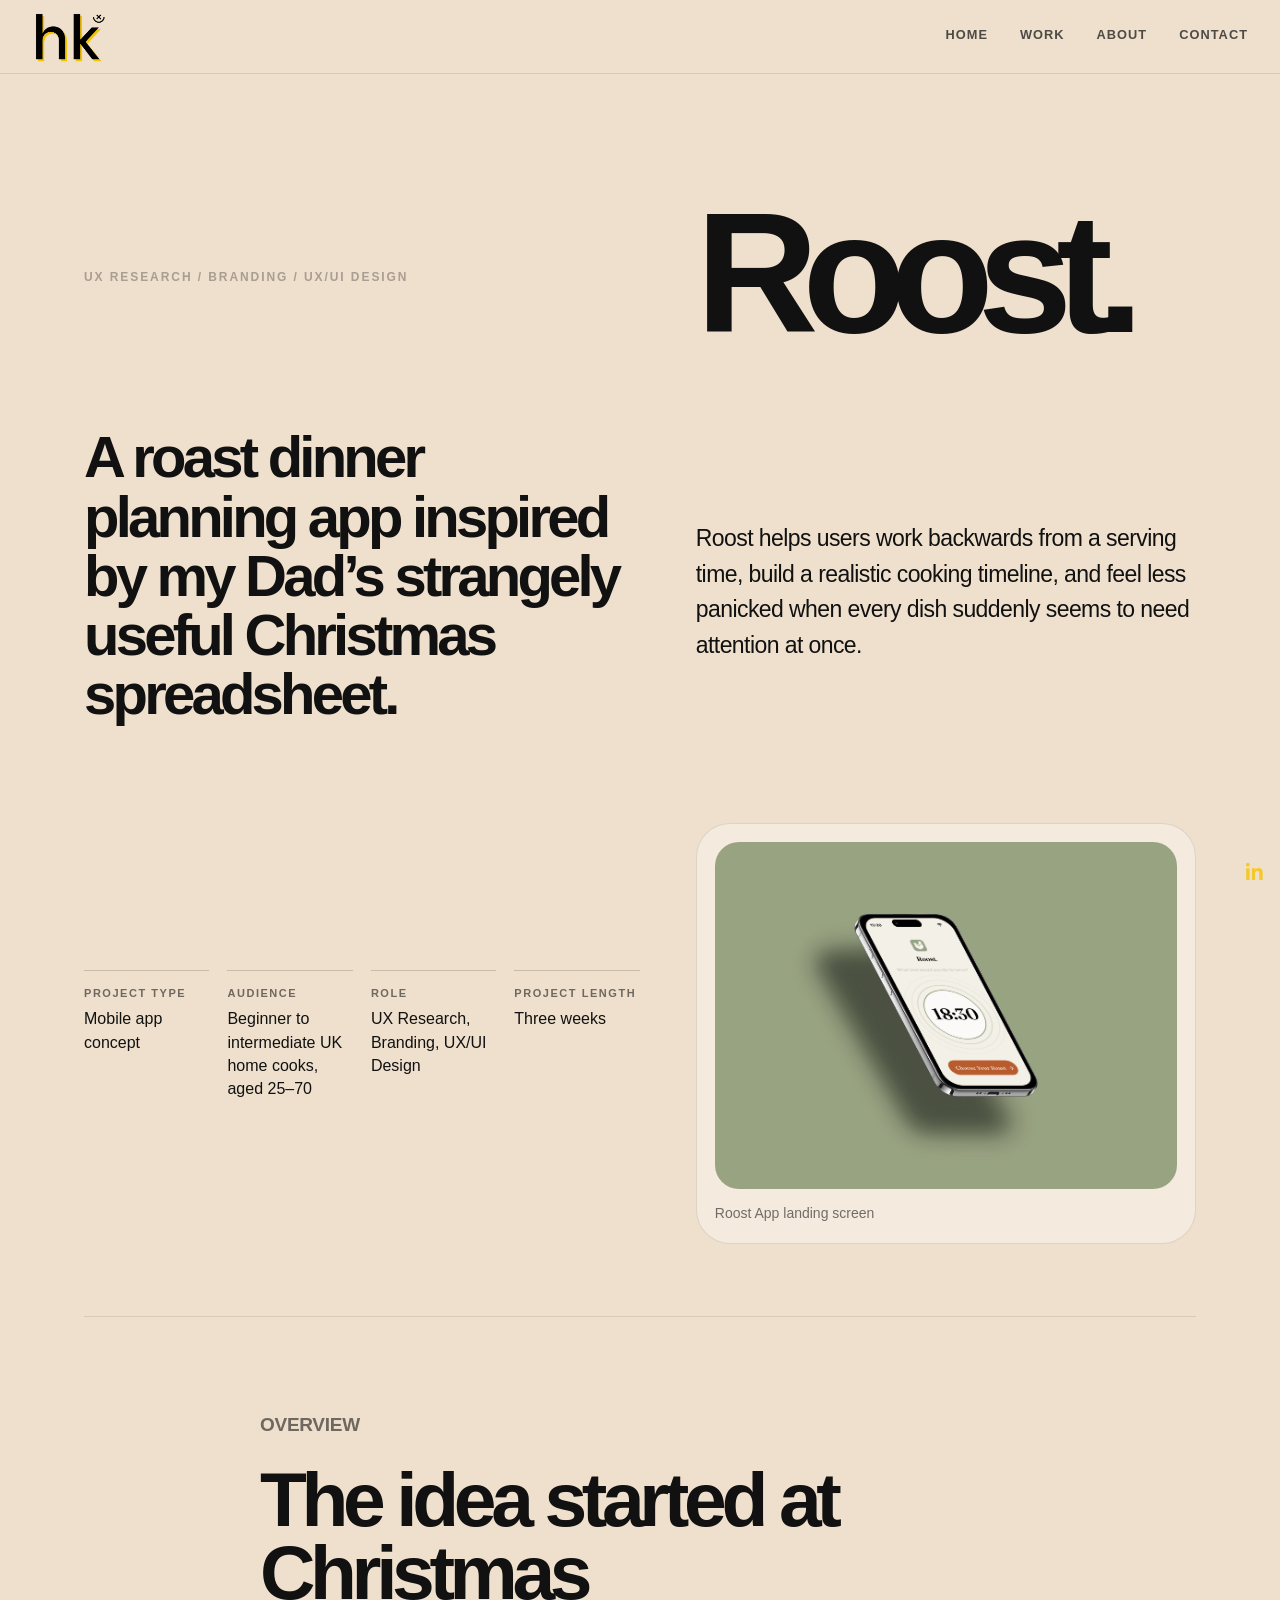
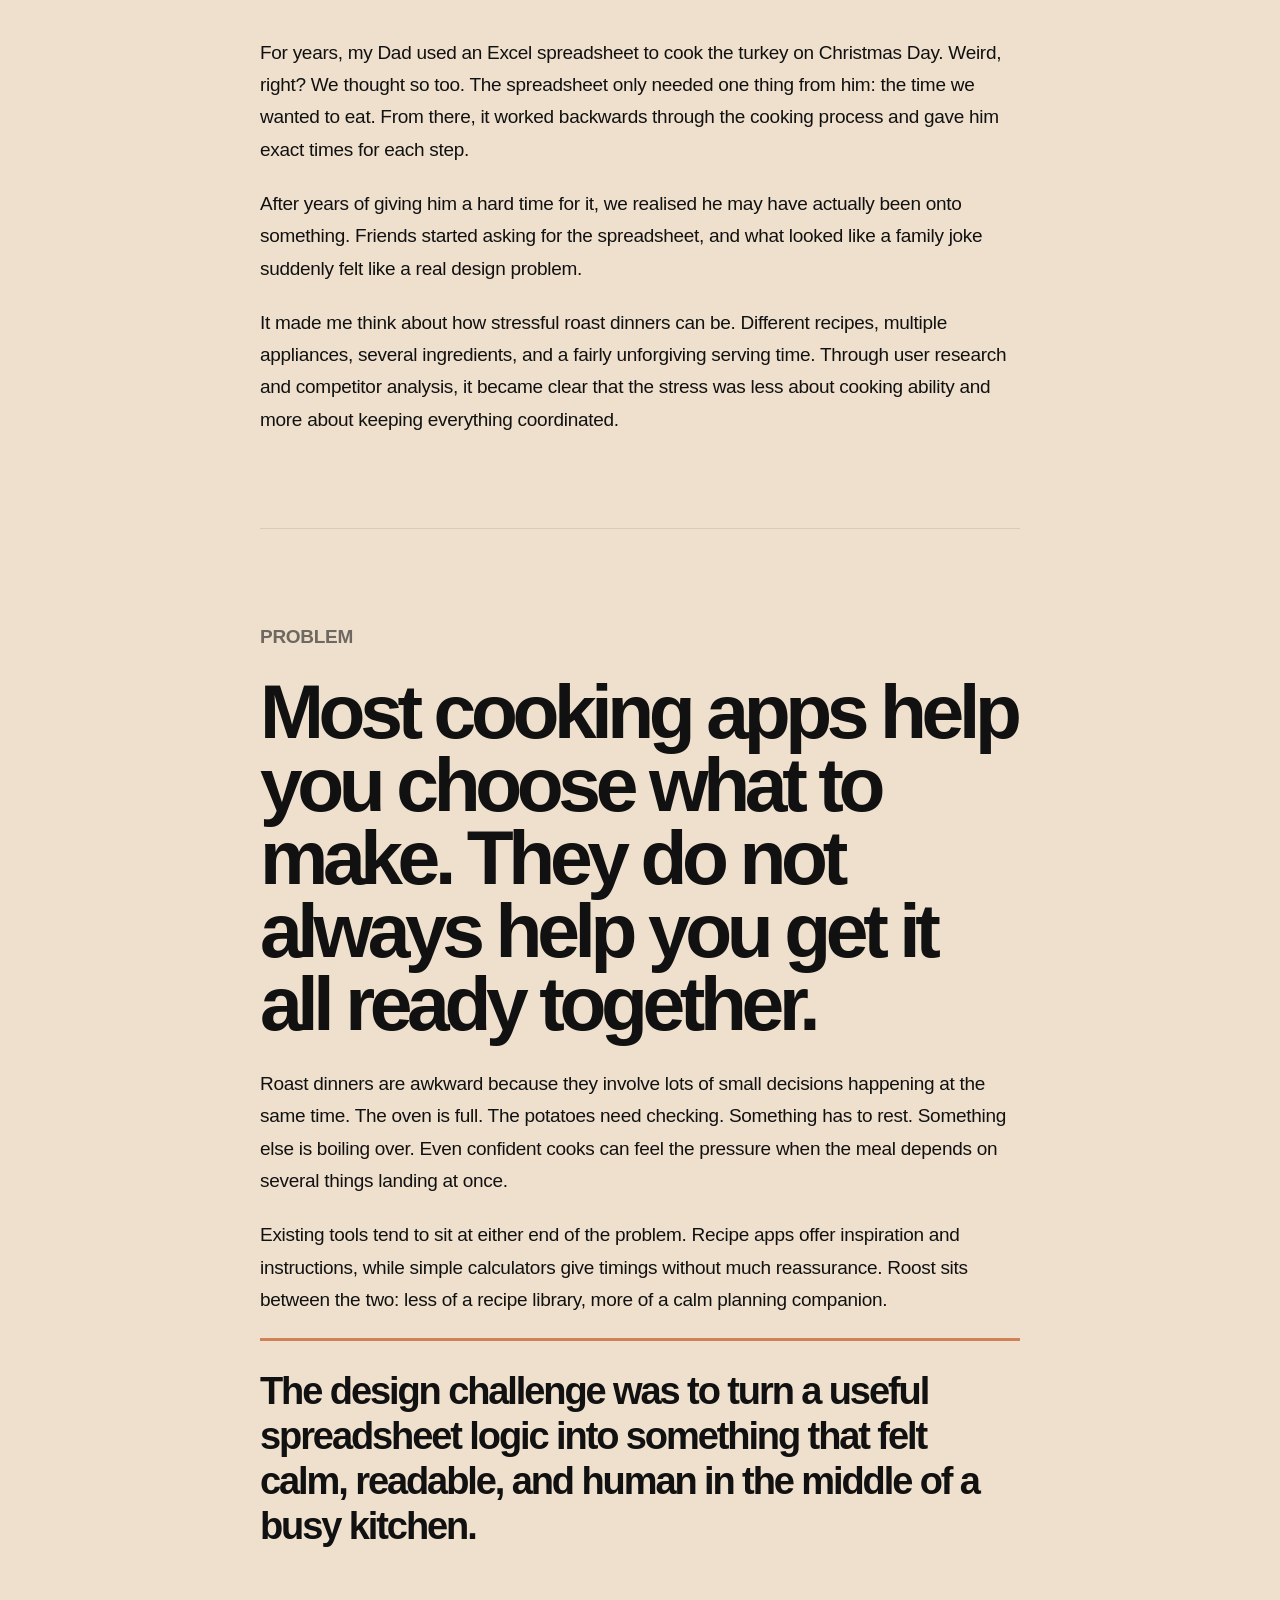
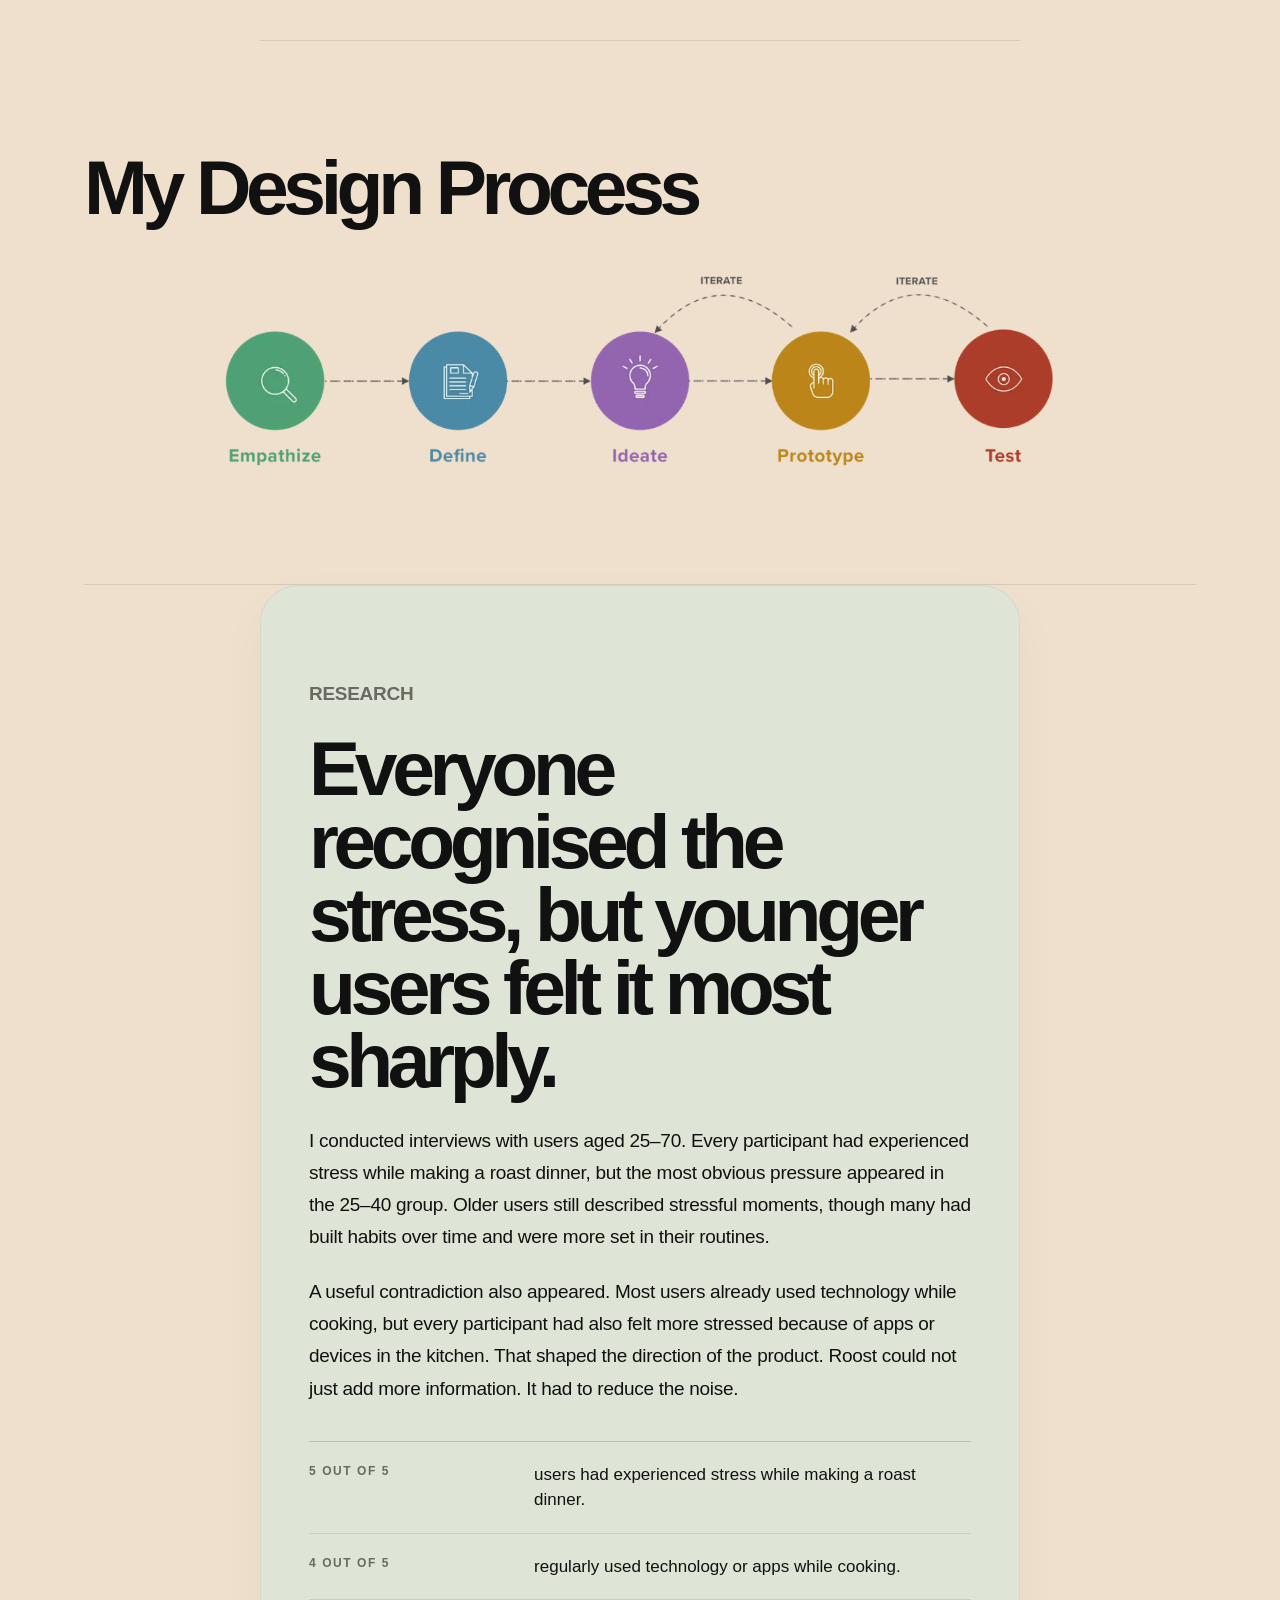
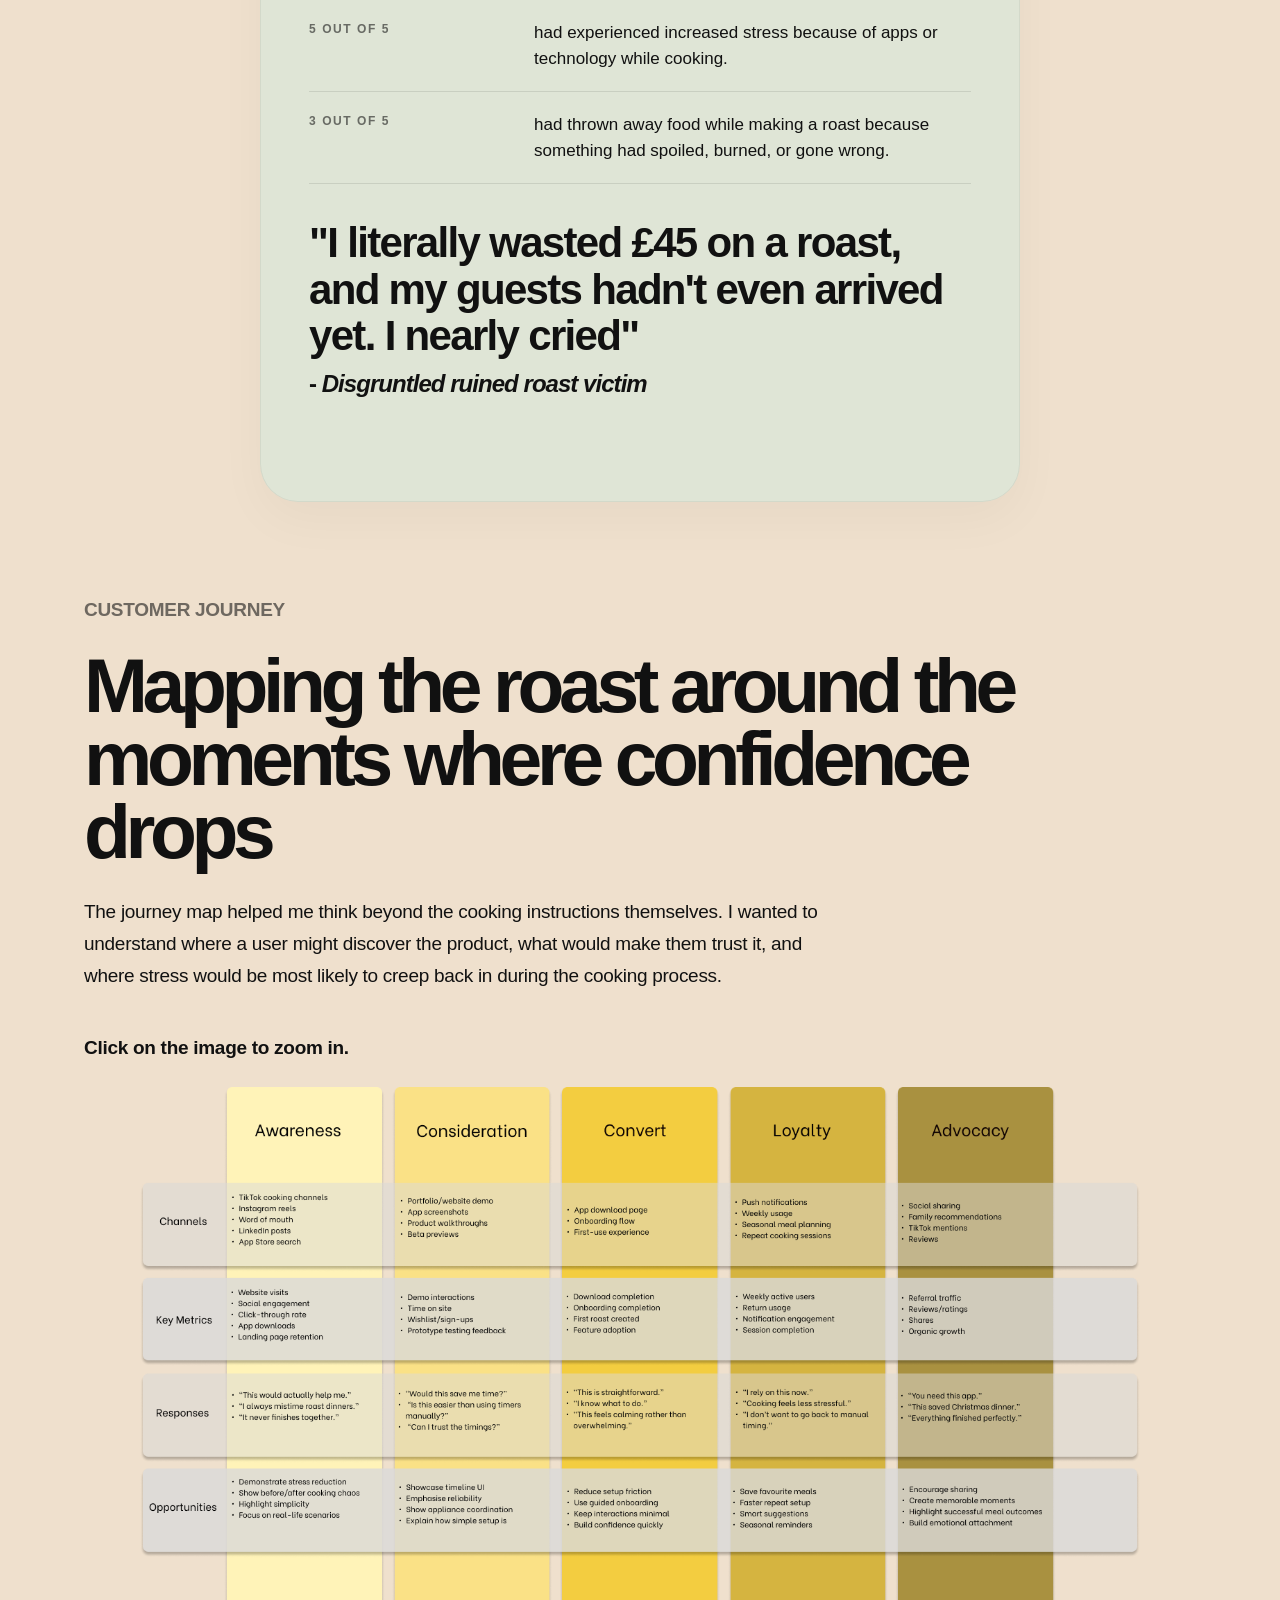
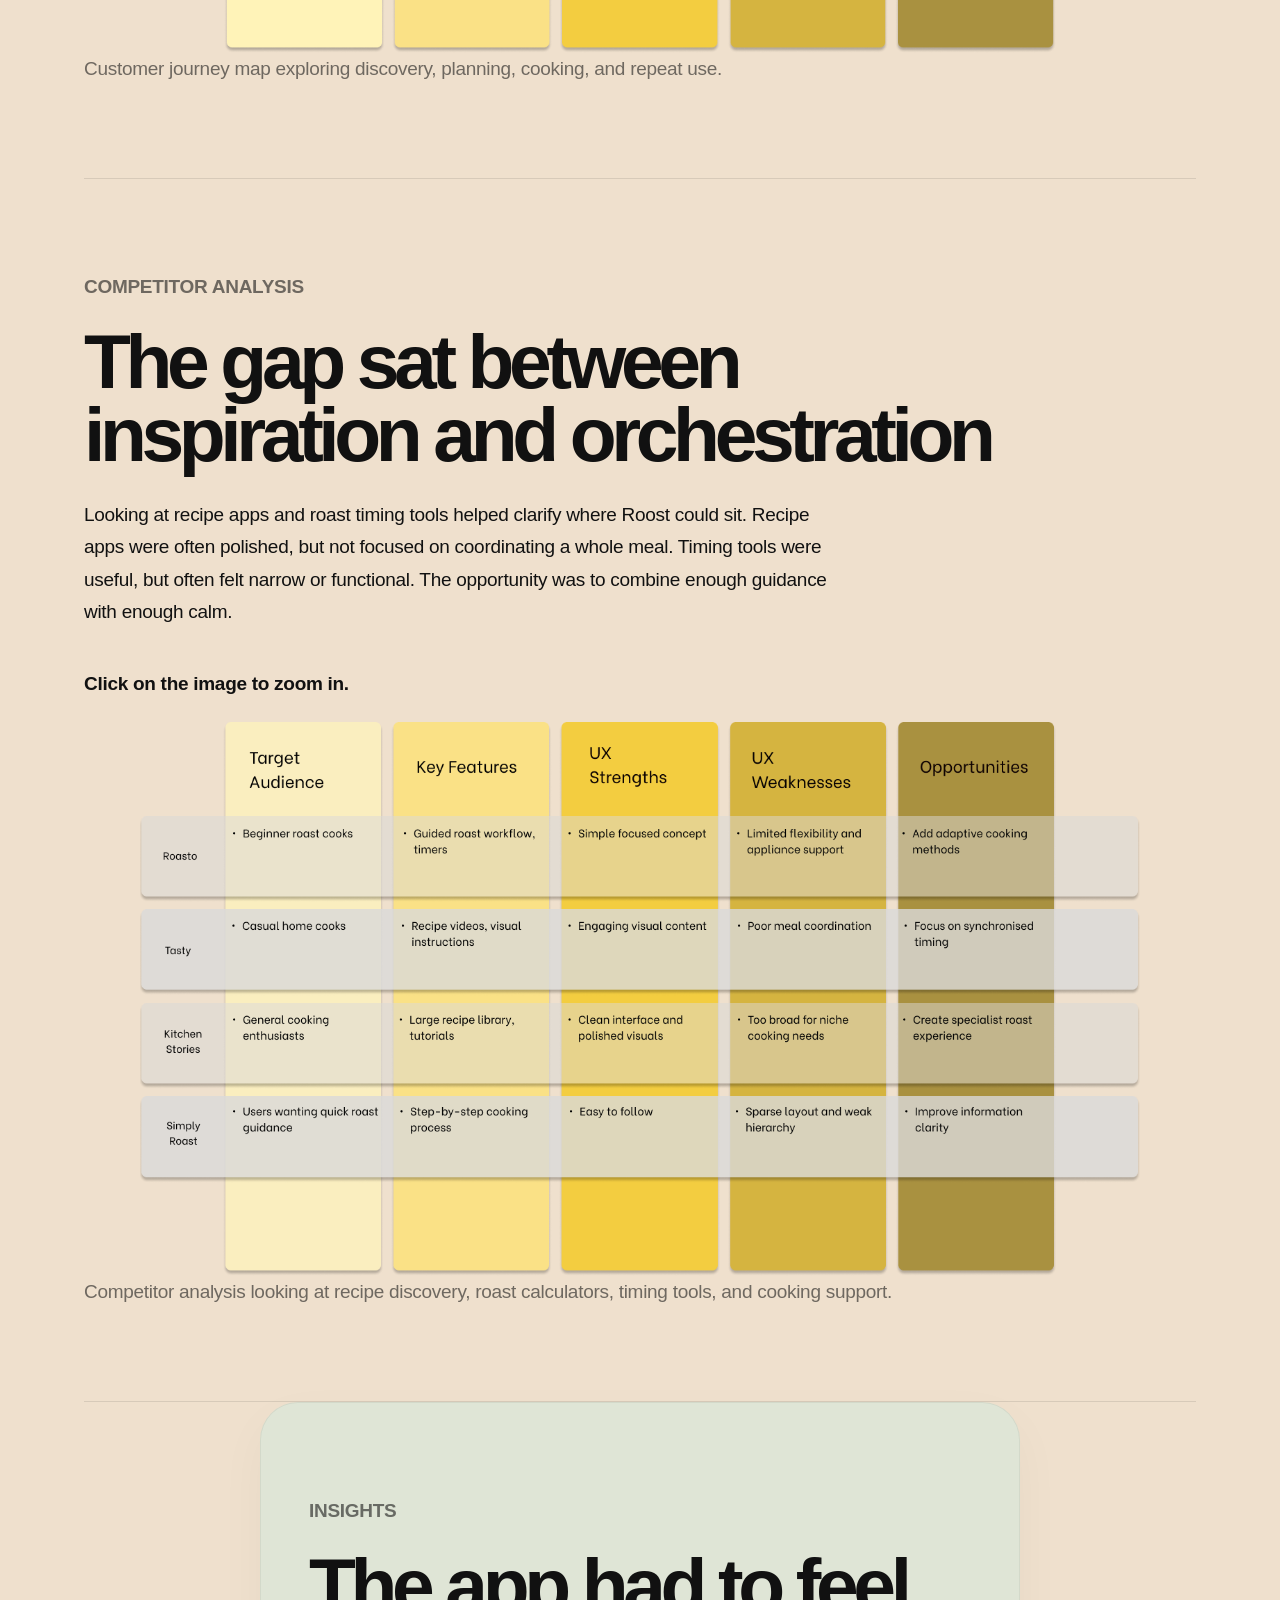
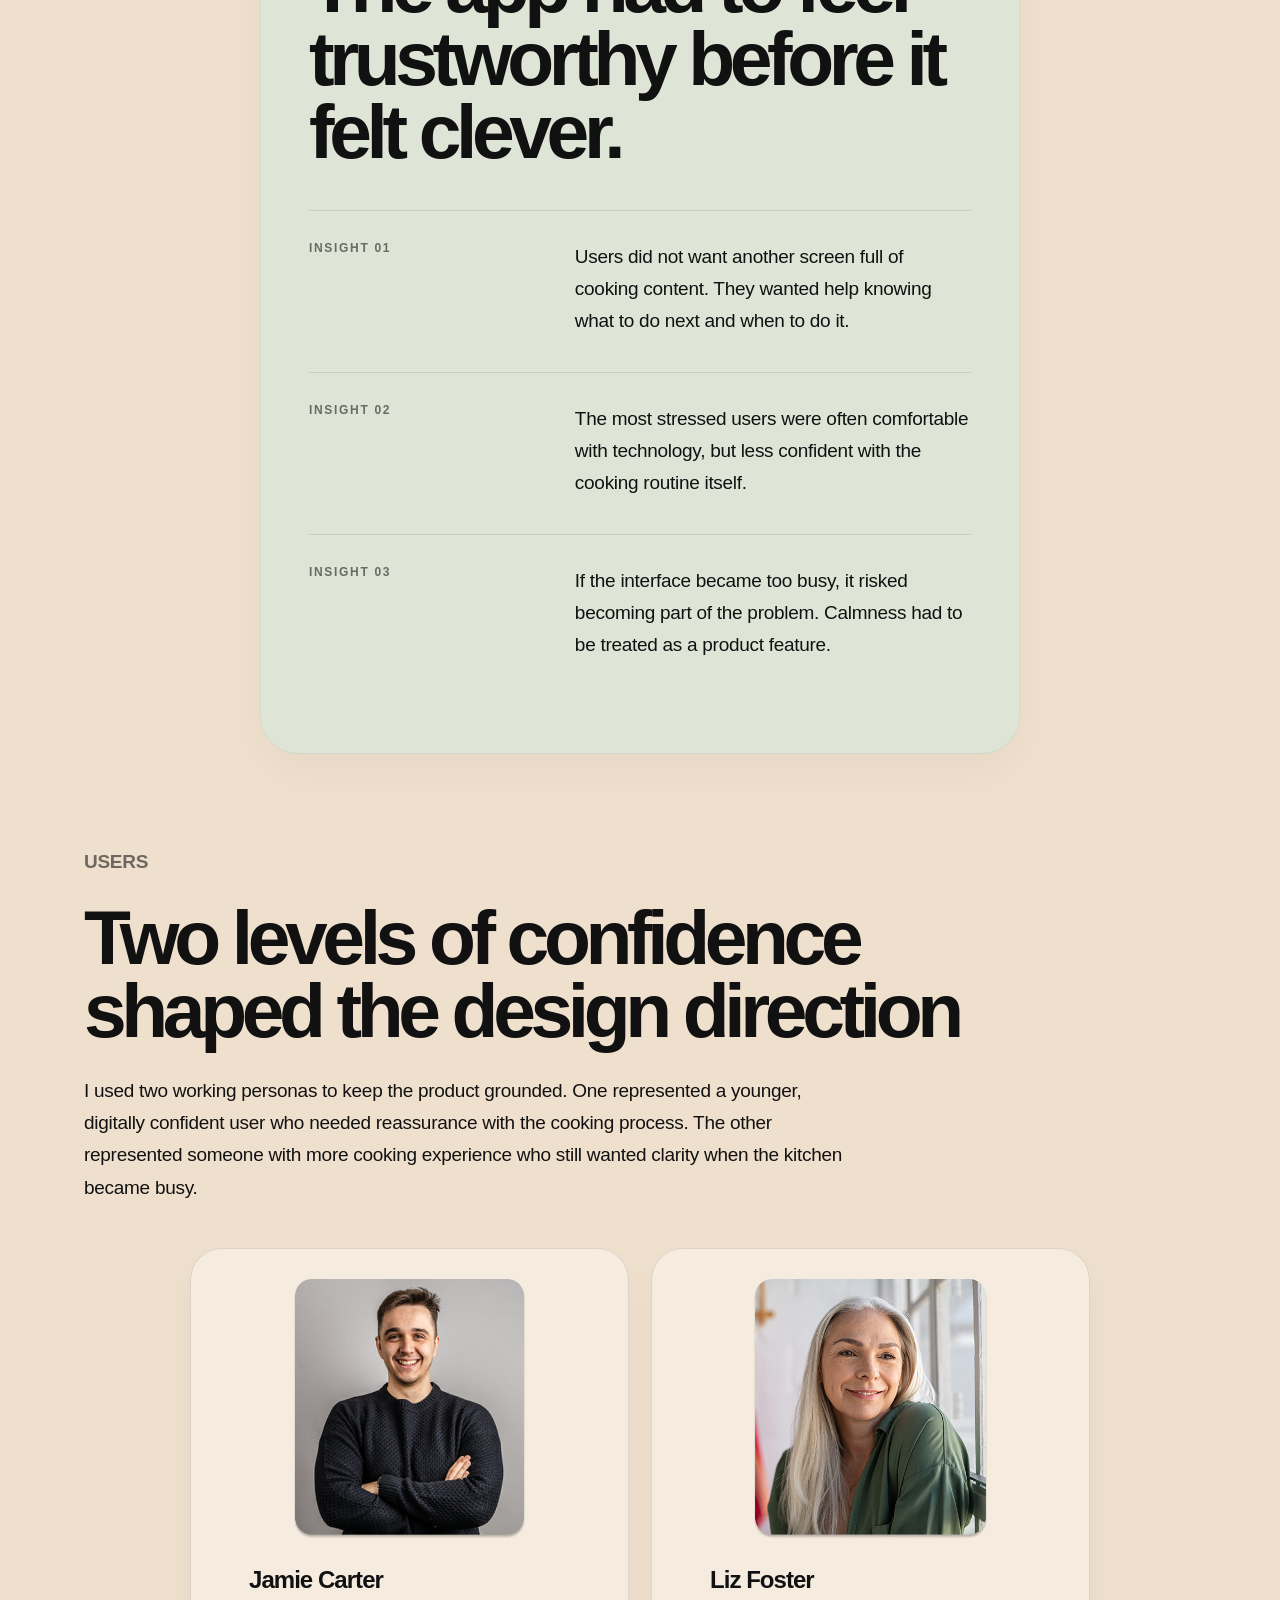
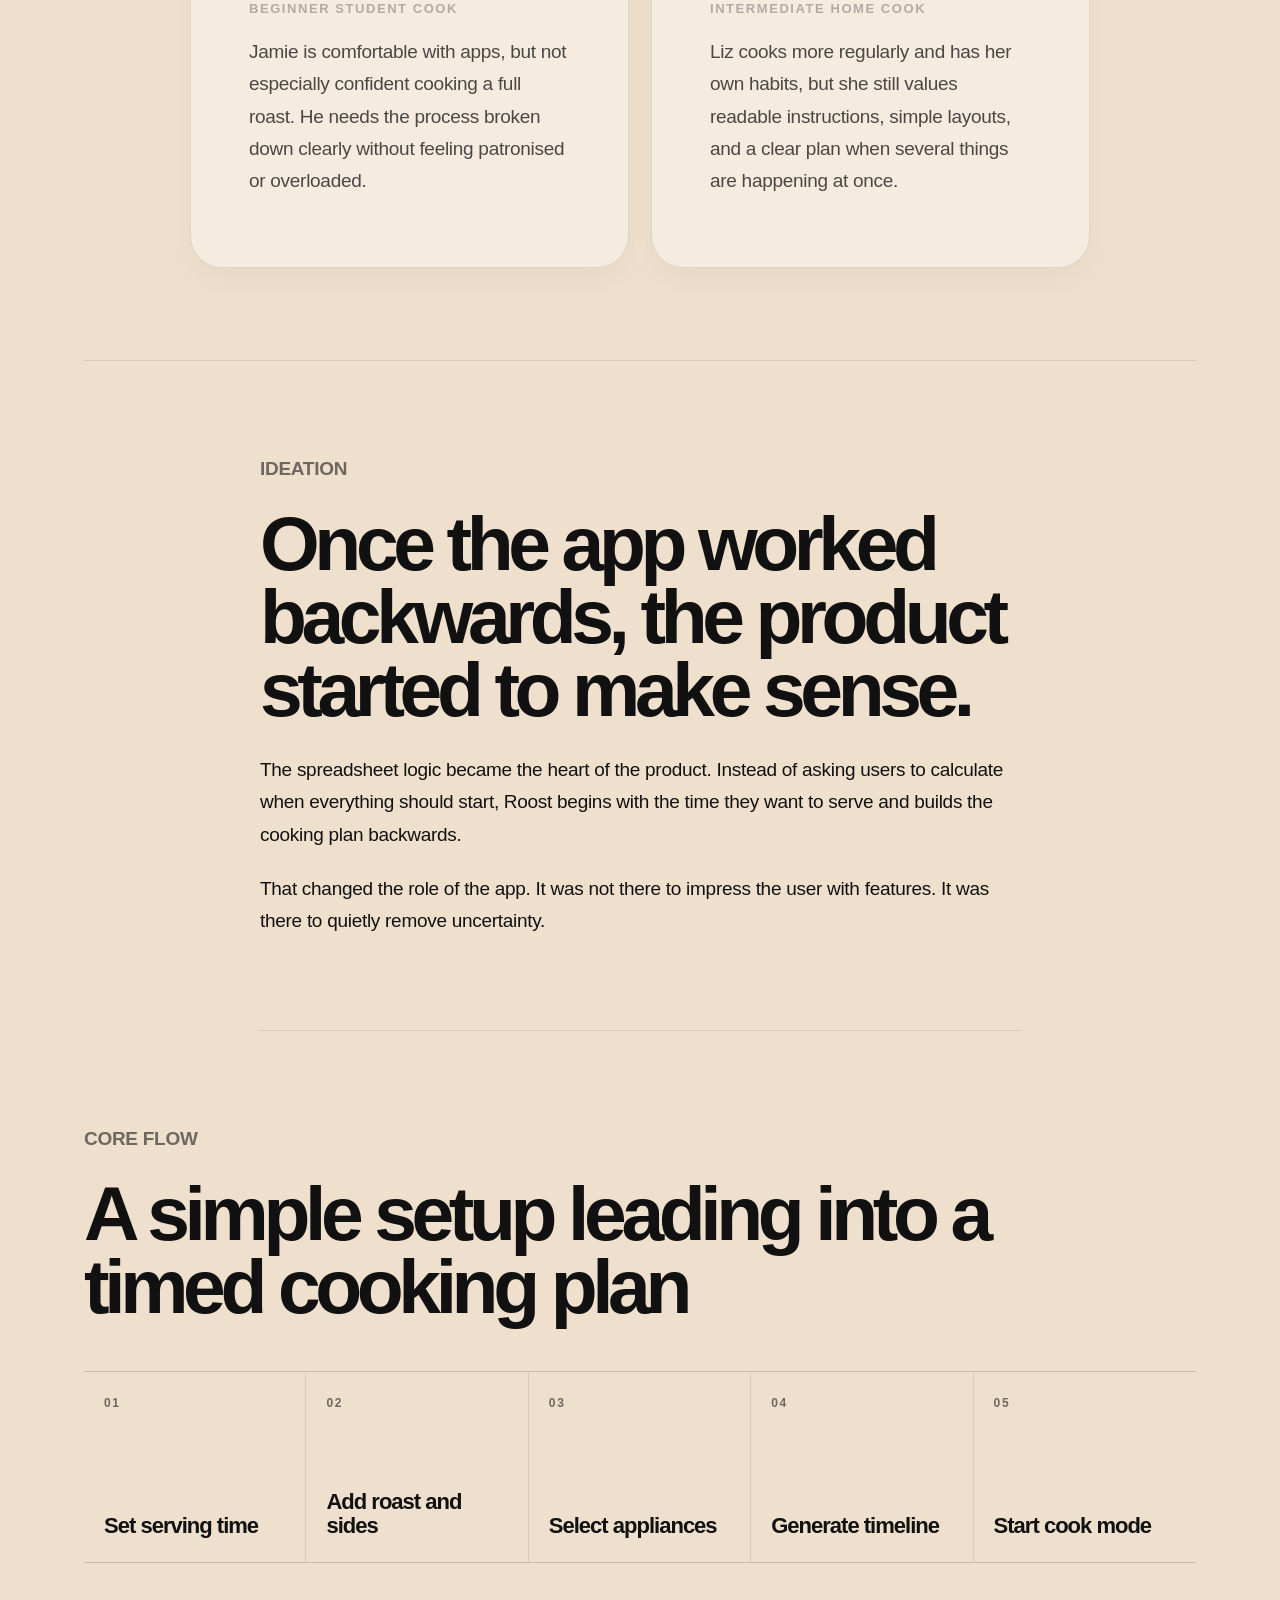
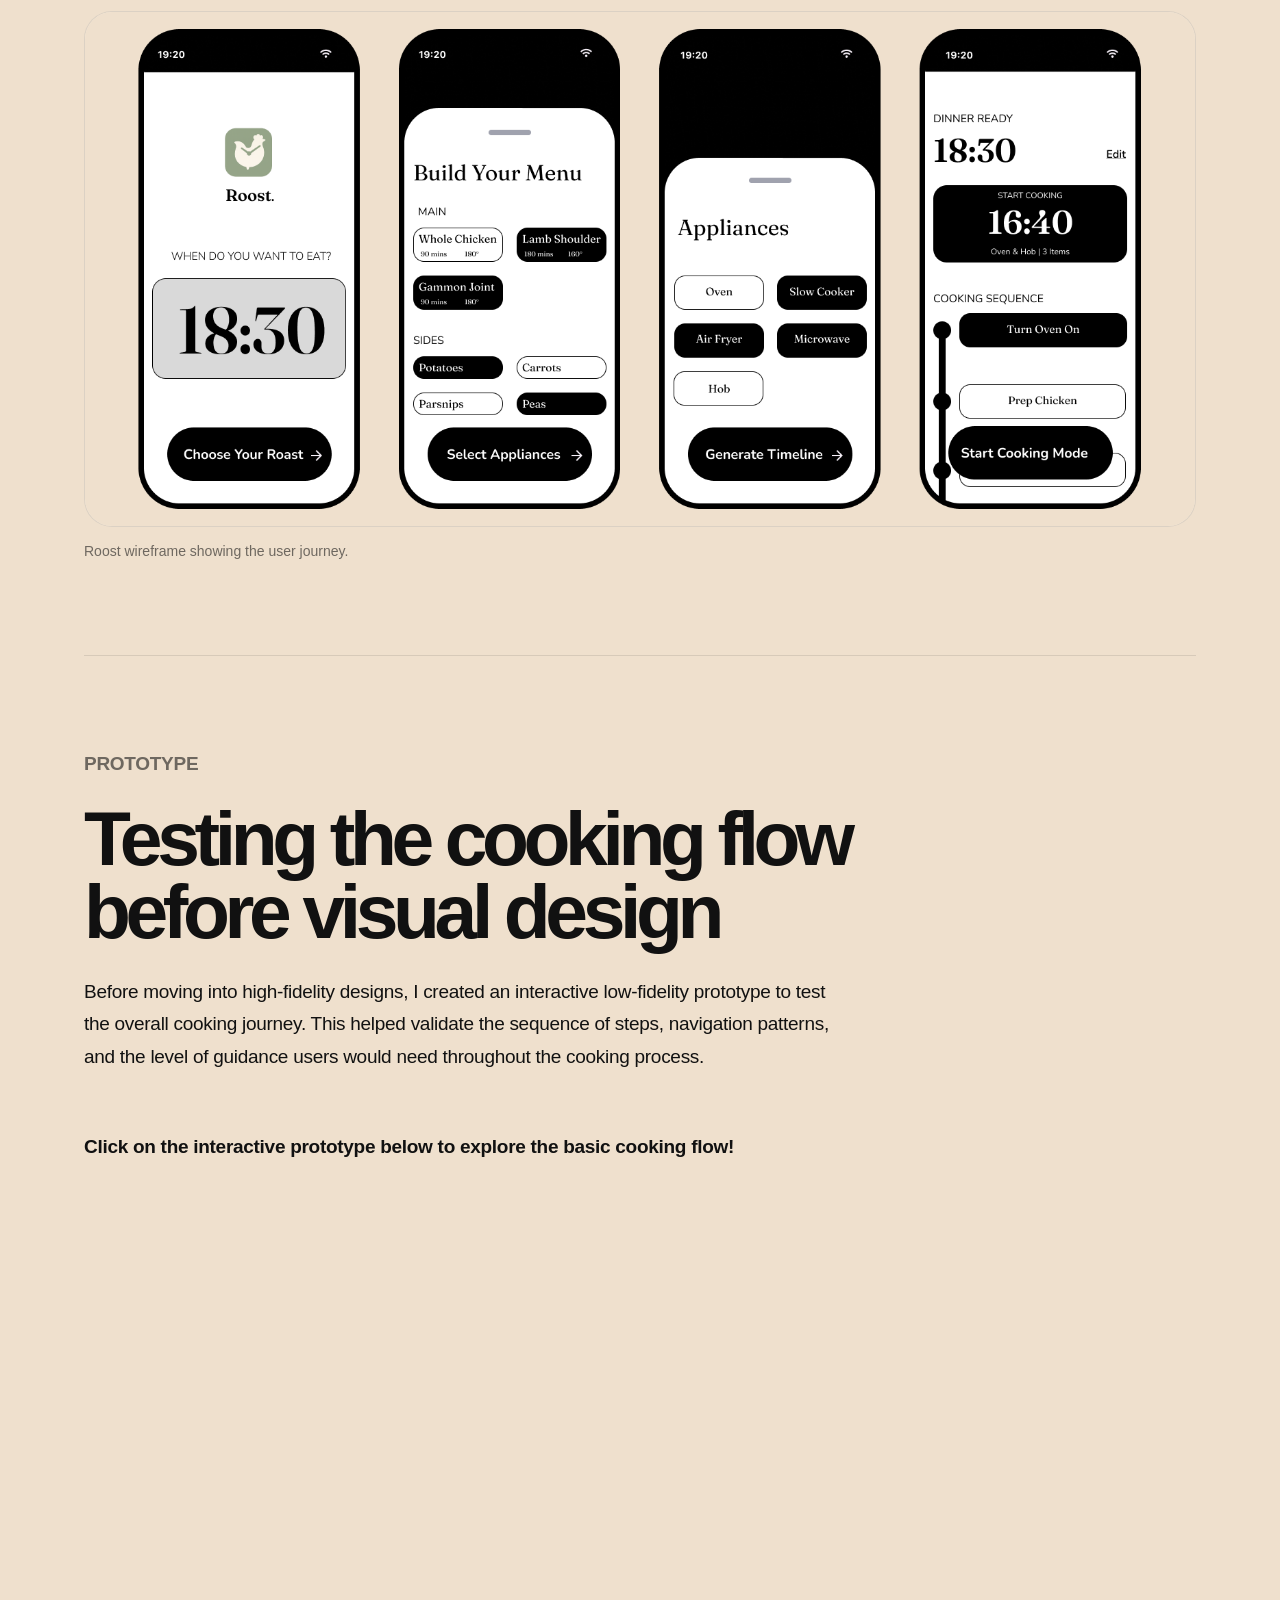
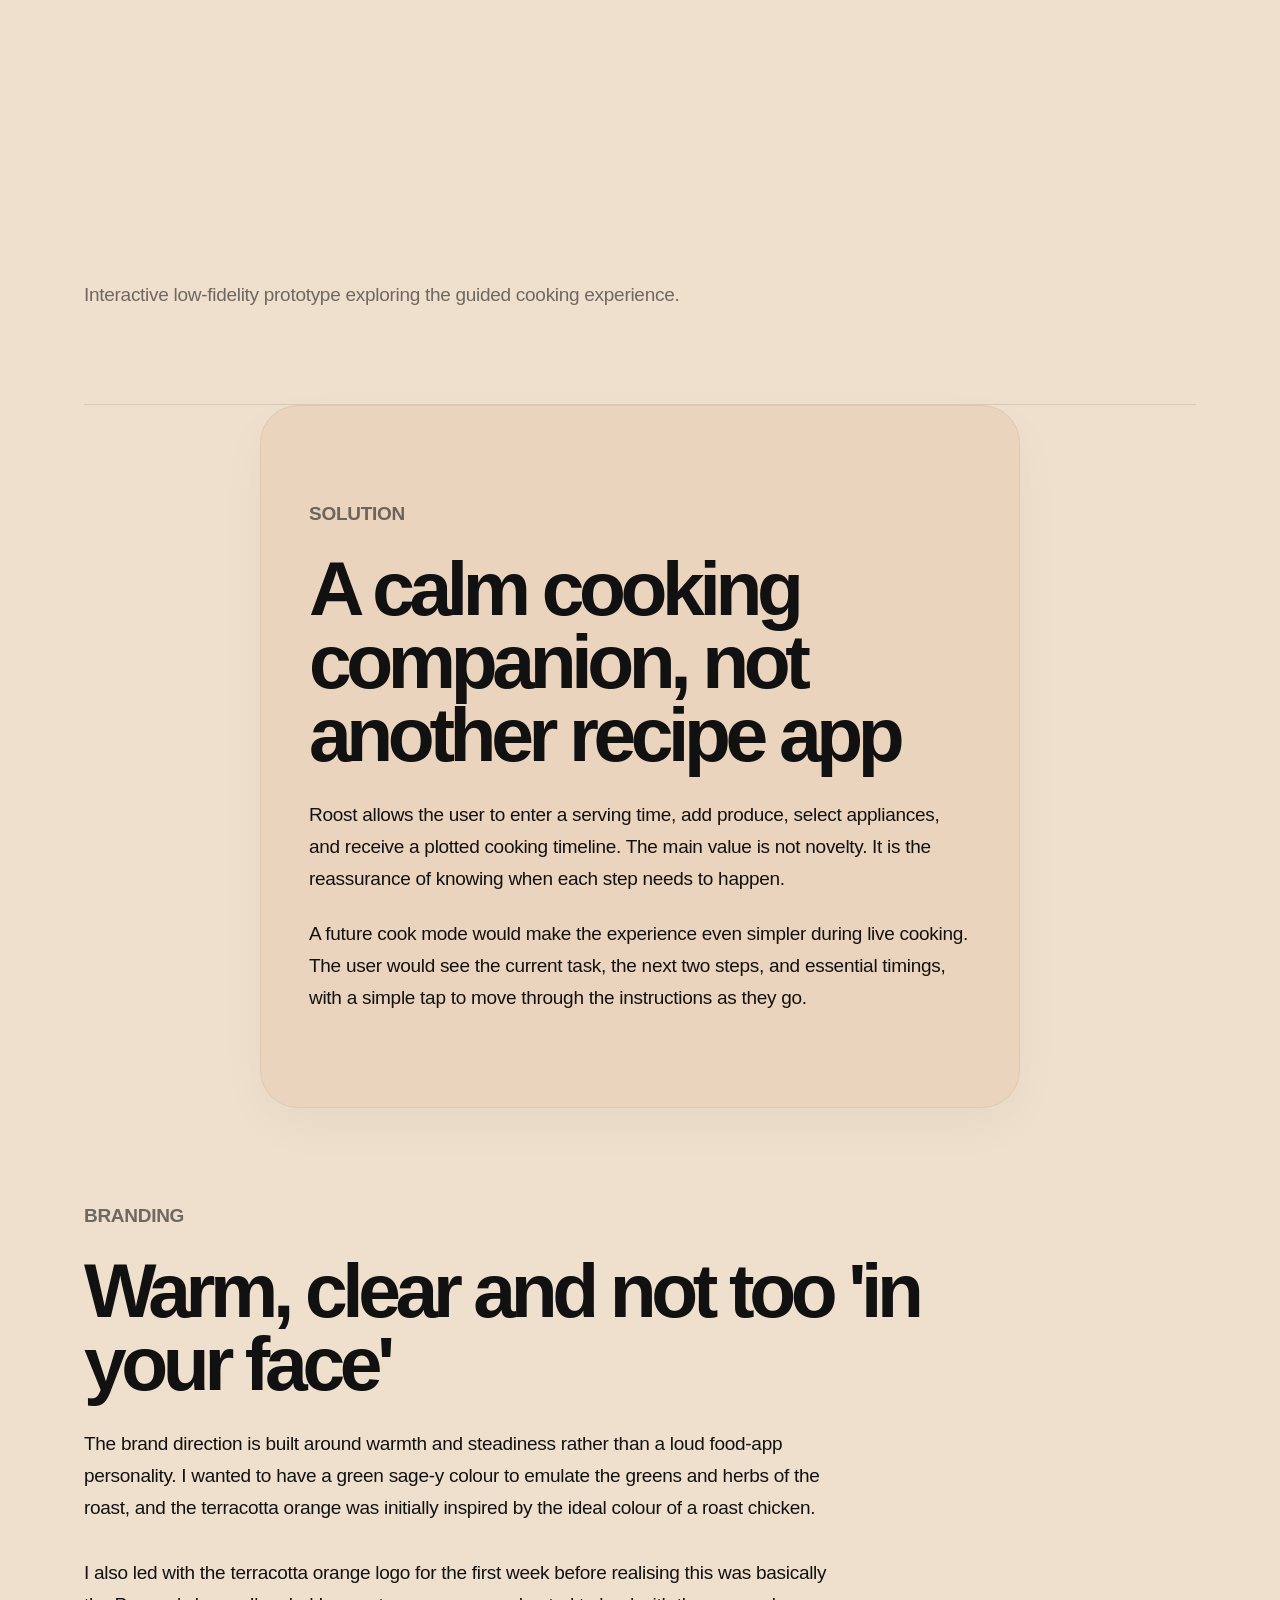
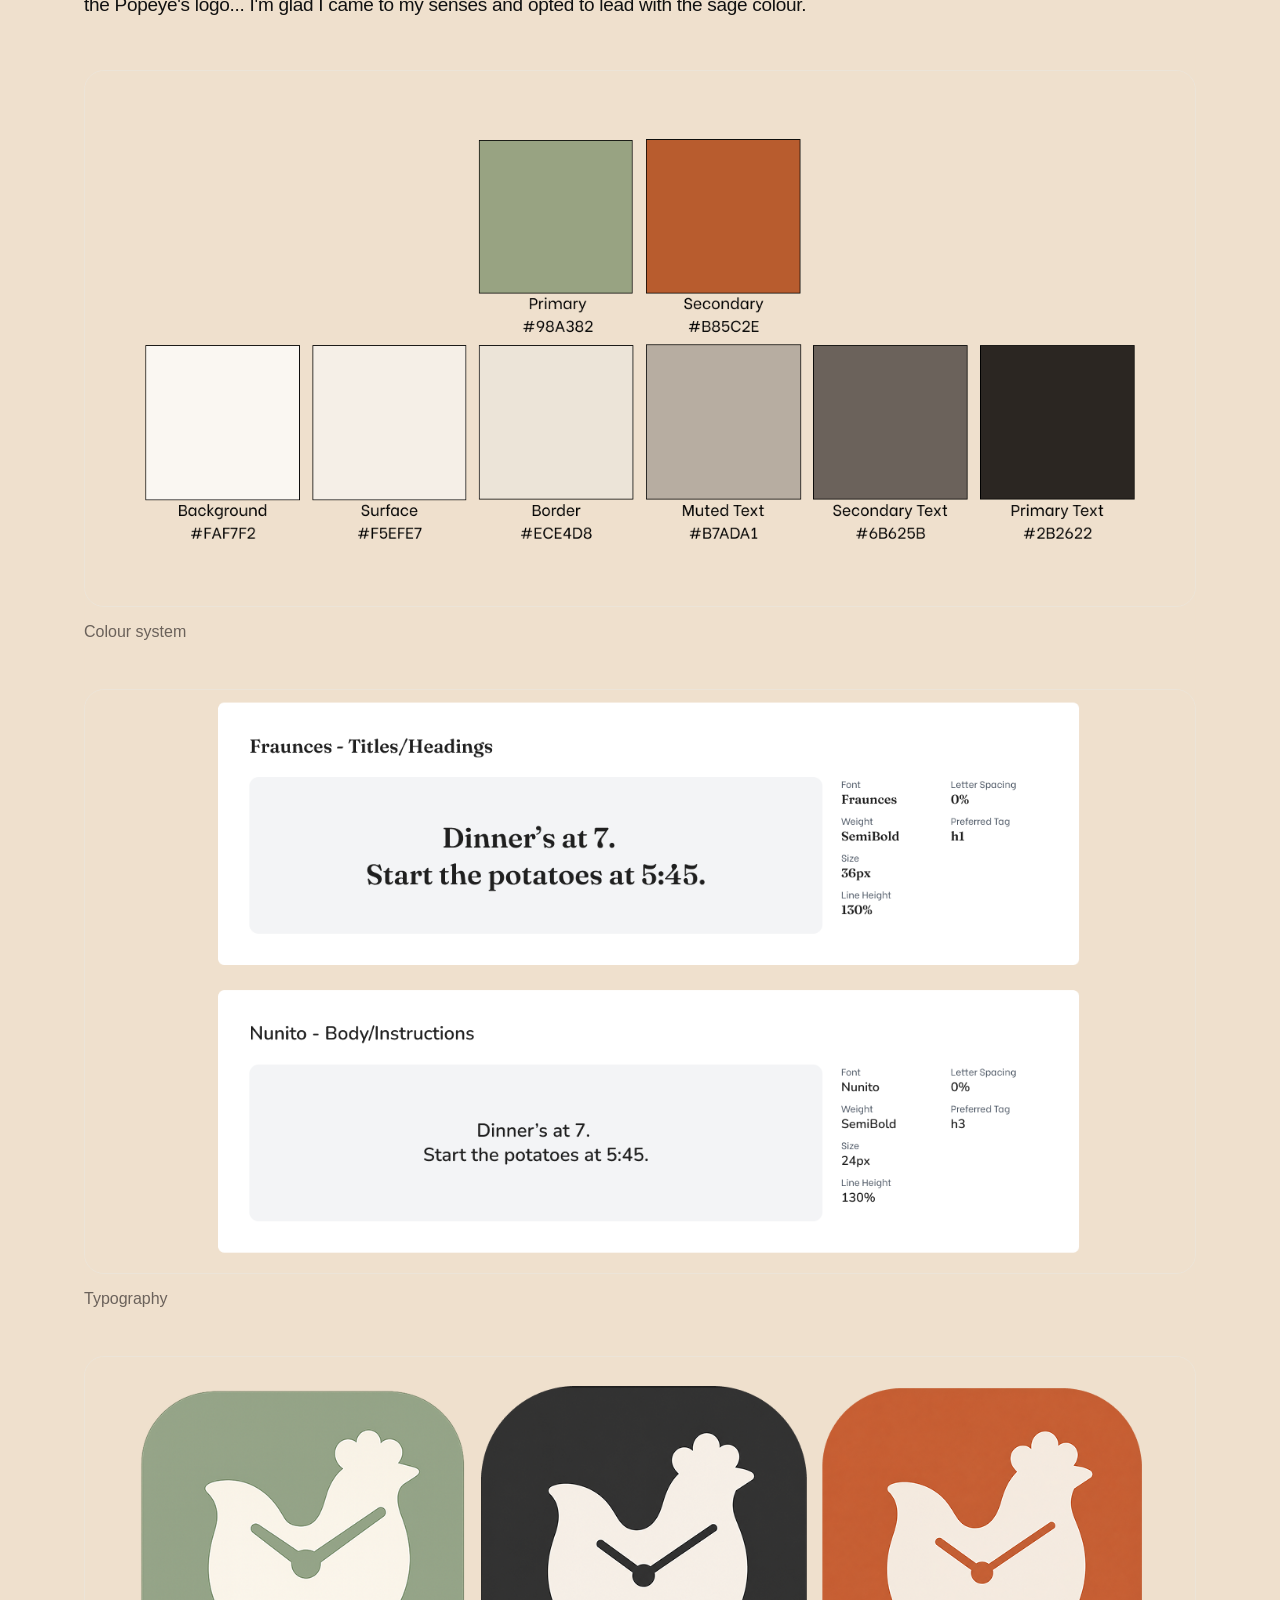
==== case-study-one.html @ e74dbb4b "case study cards added" ====
<!DOCTYPE html>
<html lang="en">
<head>
  <meta charset="UTF-8" />
  <meta name="viewport" content="width=device-width, initial-scale=1.0" />
  <link rel="stylesheet" href="css/styles.css">
  <link rel="icon" type="image/png" sizes="32x32" href="images/tablogo.png">
  <link rel="icon" type="image/png" sizes="16x16" href="images/tablogo.png">
  <title>Roost — Hugh Kelly</title>

  <style>
    :root {
      --paper: #efe0cd;
      --cream: #f7ead8;
      --warm-cream: #f4e7d4;
      --sage: #dfe5d6;
      --soft-sage: #edf0e7;
      --terracotta: #d18156;
      --terracotta-wash: rgba(209, 129, 86, 0.13);
      --sun-wash: rgba(245, 196, 0, 0.12);
      --ink: #111;
      --muted: rgba(17, 17, 17, 0.58);
      --faint: rgba(17, 17, 17, 0.1);
      --mid: rgba(17, 17, 17, 0.18);
      --yellow: #f5c400;
      --soft: rgba(255, 255, 255, 0.24);
      --panel: rgba(255, 255, 255, 0.32);
      --max: 1160px;
      --measure: 760px;
    }

    .scroll-progress {
      position: fixed;
      top: 0;
      left: 0;
      height: 3px;
      width: 0%;
      background: var(--yellow);
      z-index: 2000;
      transition: width 0.1s linear;
    }

    .js-reveal {
      opacity: 0;
      transform: translateY(24px);
      transition: opacity 0.75s ease, transform 0.75s ease;
    }

    .js-reveal.visible {
      opacity: 1;
      transform: translateY(0);
    }

    .back-to-top {
      position: fixed;
      right: 1rem;
      bottom: 3.6rem;
      border: 1px solid var(--mid);
      background: var(--paper);
      color: var(--ink);
      border-radius: 999px;
      padding: 0.7rem 0.9rem;
      font-size: 0.7rem;
      font-weight: 700;
      letter-spacing: 0.08em;
      text-transform: uppercase;
      cursor: pointer;
      opacity: 0;
      pointer-events: none;
      transition: opacity 0.25s ease, transform 0.25s ease;
      z-index: 1200;
    }

    .back-to-top.visible {
      opacity: 1;
      pointer-events: auto;
    }

    .back-to-top:hover {
      transform: translateY(-3px);
    }

    .roost-page {
      max-width: var(--max);
      margin: 0 auto;
      padding: 118px 24px 96px;
    }

    .roost-page img {
      display: block;
      max-width: 100%;
    }

    .case-hero {
      padding: 64px 0 72px;
      border-bottom: 1px solid var(--faint);
    }

    .case-kicker,
    .section-kicker,
    .caption,
    .table-label {
      margin: 0;
      font-size: 12px;
      font-weight: 700;
      letter-spacing: 0.16em;
      text-transform: uppercase;
      color: var(--muted);
    }

    .case-hero h1 {
      margin: 22px 0 28px;
      max-width: 900px;
      font-size: clamp(72px, 15vw, 170px);
      line-height: 0.82;
      letter-spacing: -0.095em;
    }

    .hero-statement {
      max-width: 940px;
      margin: 0;
      font-size: clamp(28px, 4.6vw, 58px);
      line-height: 1.02;
      letter-spacing: -0.065em;
      font-weight: 600;
    }

    .hero-summary {
      max-width: var(--measure);
      margin: 34px 0 0 auto;
      font-size: clamp(18px, 2vw, 23px);
      line-height: 1.55;
      letter-spacing: -0.025em;
    }

    .project-meta {
      display: grid;
      grid-template-columns: repeat(4, minmax(0, 1fr));
      gap: 18px;
      margin-top: 64px;
    }

    .project-meta div {
      border-top: 1px solid var(--mid);
      padding-top: 16px;
    }

    .project-meta dt {
      margin: 0 0 8px;
      font-size: 11px;
      font-weight: 700;
      letter-spacing: 0.14em;
      text-transform: uppercase;
      color: var(--muted);
    }

    .project-meta dd {
      margin: 0;
      font-size: 16px;
      line-height: 1.45;
    }

    .hero-image {
      margin: 44px 0 0;
      border-radius: 34px;
      padding: 18px;
      border: 1px solid var(--faint);
      background: var(--panel);
    }

    .hero-image img {
      width: 100%;
      max-height: 520px;
      object-fit: contain;
      border-radius: 24px;
    }

    .section {
      padding: 92px 0;
      border-bottom: 1px solid var(--faint);
    }

    .section-toned {
      margin-top: 28px;
      margin-bottom: 28px;
      padding: 92px 48px;
      border: 1px solid rgba(17, 17, 17, 0.06);
      border-radius: 38px;
      box-shadow: 0 18px 50px rgba(17, 17, 17, 0.035);
    }

    .tone-sage {
      background: var(--sage);
    }

    .tone-soft-sage {
      background: var(--soft-sage);
    }

    .tone-cream {
      background: var(--cream);
    }

    .tone-warm {
      background: var(--warm-cream);
    }

    .tone-terracotta {
      background: var(--terracotta-wash);
    }

    .tone-sun {
      background: var(--sun-wash);
    }

    .section-narrow {
      max-width: var(--measure);
      margin: 0 auto;
    }

    .section-wide {
      max-width: var(--max);
      margin: 0 auto;
    }

    .section h2 {
      margin: 18px 0 28px;
      max-width: 940px;
      font-size: clamp(38px, 6vw, 82px);
      line-height: 0.95;
      letter-spacing: -0.07em;
    }

    .section h3 {
      margin: 0 0 12px;
      font-size: 24px;
      line-height: 1.1;
      letter-spacing: -0.04em;
    }

    .section p {
      margin: 0 0 22px;
      font-size: 19px;
      line-height: 1.7;
      letter-spacing: -0.015em;
    }

    .section p:last-child {
      margin-bottom: 0;
    }

    .pullout {
      margin: 46px 0 0;
      padding: 28px 0 0;
      border-top: 3px solid var(--terracotta);
      font-size: clamp(24px, 3.2vw, 38px) !important;
      line-height: 1.18 !important;
      letter-spacing: -0.055em !important;
      font-weight: 600;
    }

    .artifact {
      margin: 48px 0 0;
    }

    .artifact img {
      width: 100%;
      border-radius: 28px;
      border: 1px solid var(--faint);
      background: var(--soft);
    }

    .caption {
      margin-top: 14px;
      line-height: 1.55;
      text-transform: none;
      letter-spacing: 0;
      font-size: 14px;
      font-weight: 500;
    }

    .research-table,
    .validation-table {
      width: 100%;
      margin-top: 36px;
      border-collapse: collapse;
      border-top: 1px solid var(--mid);
    }

    .research-table th,
    .research-table td,
    .validation-table th,
    .validation-table td {
      padding: 20px 0;
      border-bottom: 1px solid var(--faint);
      vertical-align: top;
      text-align: left;
      font-size: 17px;
      line-height: 1.5;
    }

    .research-table th,
    .validation-table th {
      width: 34%;
      padding-right: 32px;
      font-size: 12px;
      letter-spacing: 0.13em;
      text-transform: uppercase;
      color: var(--muted);
    }

    .insight-stack {
      display: grid;
      gap: 34px;
      margin-top: 42px;
    }

    .insight {
      display: grid;
      grid-template-columns: 0.55fr 1fr;
      gap: 48px;
      padding-top: 30px;
      border-top: 1px solid var(--faint);
    }

    .insight span {
      font-size: 12px;
      font-weight: 700;
      letter-spacing: 0.14em;
      text-transform: uppercase;
      color: var(--muted);
    }

    .insight p {
      margin: 0;
    }

    .persona-grid {
      display: grid;
      grid-template-columns: repeat(2, minmax(0, 1fr));
      gap: 22px;
      margin-top: 44px;

      max-width: 900px;
      margin-left: auto;
      margin-right: auto;
    }

    .persona-card {
      border: 1px solid var(--faint);
      border-radius: 32px;
      background: rgba(255, 255, 255, 0.36);
      overflow: hidden;
      box-shadow: 0 14px 34px rgba(17, 17, 17, 0.035);
    }

    .persona-card img {
      width: 100%;
      max-height: 260px;
      object-fit: contain;
      display: block;
    }

    .persona-copy {
      padding: 28px;
    }

    .persona-role {
      margin: -4px 0 18px !important;
      font-size: 13px !important;
      line-height: 1.3 !important;
      text-transform: uppercase;
      letter-spacing: 0.12em !important;
      color: var(--muted);
      font-weight: 700;
    }

    .flow-line {
      display: grid;
      grid-template-columns: repeat(5, minmax(0, 1fr));
      gap: 0;
      margin-top: 48px;
      border-top: 1px solid var(--mid);
      border-bottom: 1px solid var(--mid);
    }

    .flow-step {
      min-height: 190px;
      padding: 24px 20px;
      border-right: 1px solid var(--faint);
      display: flex;
      flex-direction: column;
      justify-content: space-between;
    }

    .flow-step:last-child {
      border-right: none;
    }

    .flow-step span {
      font-size: 12px;
      font-weight: 700;
      letter-spacing: 0.14em;
      text-transform: uppercase;
      color: var(--muted);
    }

    .flow-step strong {
      display: block;
      font-size: 22px;
      line-height: 1.08;
      letter-spacing: -0.045em;
    }

    .placeholder-row {
      display: grid;
      grid-template-columns: repeat(3, minmax(0, 1fr));
      gap: 18px;
      margin-top: 42px;
    }

    .placeholder-row.four {
      grid-template-columns: repeat(4, minmax(0, 1fr));
    }

    .placeholder {
      min-height: 220px;
      border: 1px dashed var(--mid);
      border-radius: 26px;
      padding: 24px;
      display: flex;
      flex-direction: column;
      justify-content: space-between;
      color: var(--muted);
      background: rgba(255, 255, 255, 0.22);
    }

    .placeholder strong {
      color: var(--ink);
      font-size: 18px;
      line-height: 1.2;
      letter-spacing: -0.03em;
    }

    .placeholder span {
      font-size: 14px;
      line-height: 1.55;
    }

    .closing {
      padding: 120px 40px 80px;
      text-align: center;
      border-bottom: none;
      background: linear-gradient(180deg, rgba(223, 229, 214, 0.25), rgba(209, 129, 86, 0.12));
      border-radius: 44px;
      margin-top: 36px;
    }

    .closing h2 {
      max-width: 980px;
      margin: 18px auto 32px;
      font-size: clamp(48px, 8vw, 112px);
      line-height: 0.9;
      letter-spacing: -0.08em;
    }

    .closing p {
      max-width: 720px;
      margin: 0 auto;
      font-size: 20px;
      line-height: 1.65;
      color: rgba(17, 17, 17, 0.72);
    }

    .underline-wrap {
      position: relative;
      display: inline-block;
    }

    .underline-reveal {
      position: relative;
      display: inline;
      background-image: linear-gradient(var(--yellow), var(--yellow));
      background-repeat: no-repeat;
      background-size: 0% 0.22em;
      background-position: 0 94.5%;
      transition: background-size 1.4s ease;
    }

    .underline-reveal.active {
      background-size: 100% 0.22em;
    }

    @media (max-width: 900px) {
      .project-meta,
      .persona-grid,
      .placeholder-row,
      .placeholder-row.four {
        grid-template-columns: 1fr 1fr;
      }

      .insight {
        grid-template-columns: 1fr;
        gap: 12px;
      }

      .flow-line {
        grid-template-columns: 1fr;
      }

      .flow-step {
        min-height: 130px;
        border-right: none;
        border-bottom: 1px solid var(--faint);
      }

      .flow-step:last-child {
        border-bottom: none;
      }
    }

    @media (max-width: 700px) {
      .roost-page {
        padding: 92px 16px 72px;
      }

      .case-hero {
        padding-top: 40px;
      }

      .project-meta,
      .persona-grid,
      .placeholder-row,
      .placeholder-row.four {
        grid-template-columns: 1fr;
      }

      .hero-summary {
        margin-left: 0;
      }

      .section {
        padding: 68px 0;
      }

      .section-toned {
        padding: 68px 20px;
        border-radius: 28px;
      }

      .research-table th,
      .research-table td,
      .validation-table th,
      .validation-table td {
        display: block;
        width: 100%;
        padding: 14px 0;
      }

      .research-table th,
      .validation-table th {
        padding-bottom: 0;
      }

      .persona-card img {
        height: 260px;
      }
    }
  </style>
</head>

<body>

<div class="scroll-progress" id="scrollProgress"></div>

<header class="site-header">
  <nav class="nav">
    <a href="index.html" class="logo">
      <img src="images/logo.png" alt="HK logo">
    </a>
    <div class="nav-links">
      <a href="index.html">Home</a>
      <a href="index.html?page=work">Work</a>
      <a href="index.html?page=about">About</a>
      <a href="index.html?page=contact">Contact</a>
    </div>
  </nav>
</header>

<main class="roost-page">

  <section class="case-hero js-reveal">
    <p class="case-kicker">UX Research / Branding / UX/UI Design</p>
    <h1>Roost.</h1>

    <p class="hero-statement">
      A roast dinner planning app inspired by my Dad’s strangely useful Christmas spreadsheet.
    </p>

    <p class="hero-summary">
      Roost helps users work backwards from a serving time, build a realistic cooking timeline, and feel less panicked when every dish suddenly seems to need attention at once.
    </p>

    <dl class="project-meta">
      <div>
        <dt>Project type</dt>
        <dd>Mobile app concept</dd>
      </div>
      <div>
        <dt>Audience</dt>
        <dd>Beginner to intermediate UK home cooks, aged 25–70</dd>
      </div>
      <div>
        <dt>Role</dt>
        <dd>UX Research, Branding, UX/UI Design</dd>
      </div>
      <div>
        <dt>Project Length</dt>
        <dd>Three weeks</dd>
      </div>
    </dl>

    <figure class="hero-image">
      <img src="images/mockup.jpeg" alt="Roost landing screen and concept preview">
      <figcaption class="caption">Roost App landing screen</figcaption>
    </figure>
  </section>

  <section class="section section-narrow js-reveal">
    <p class="section-kicker">Overview</p>
    <h2>The idea started at Christmas</h2>

    <p>
      For years, my Dad used an Excel spreadsheet to cook the turkey on Christmas Day. Weird, right? We thought so too. The spreadsheet only needed one thing from him: the time we wanted to eat. From there, it worked backwards through the cooking process and gave him exact times for each step.
    </p>

    <p>
      After years of giving him a hard time for it, we realised he may have actually been onto something. Friends started asking for the spreadsheet, and what looked like a family joke suddenly felt like a real design problem.
    </p>

    <p>
      It made me think about how stressful roast dinners can be. Different recipes, multiple appliances, several ingredients, and a fairly unforgiving serving time. Through user research and competitor analysis, it became clear that the stress was less about cooking ability and more about keeping everything coordinated.
    </p>
  </section>

  <section class="section section-narrow js-reveal">
    <p class="section-kicker">Problem</p>
    <h2>Most cooking apps help you choose what to make. They do not always help you get it all ready together.</h2>

    <p>
      Roast dinners are awkward because they involve lots of small decisions happening at the same time. The oven is full. The potatoes need checking. Something has to rest. Something else is boiling over. Even confident cooks can feel the pressure when the meal depends on several things landing at once.
    </p>

    <p>
      Existing tools tend to sit at either end of the problem. Recipe apps offer inspiration and instructions, while simple calculators give timings without much reassurance. Roost sits between the two: less of a recipe library, more of a calm planning companion.
    </p>

    <p class="pullout">
      The design challenge was to turn a useful spreadsheet logic into something that felt calm, readable, and human in the middle of a busy kitchen.
    </p>
  </section>

  <section class="section section-wide js-reveal">
    <h2>My Design Process</h2>
    <img src="images/mydesignprocess.png" alt="Diagram showing the design process for Roost" class="design-process">
  </section>

  <section class="section section-narrow section-toned tone-sage js-reveal">
    <p class="section-kicker">Research</p>
    <h2>Everyone recognised the stress, but younger users felt it most sharply.</h2>

    <p>
      I conducted interviews with users aged 25–70. Every participant had experienced stress while making a roast dinner, but the most obvious pressure appeared in the 25–40 group. Older users still described stressful moments, though many had built habits over time and were more set in their routines.
    </p>

    <p>
      A useful contradiction also appeared. Most users already used technology while cooking, but every participant had also felt more stressed because of apps or devices in the kitchen. That shaped the direction of the product. Roost could not just add more information. It had to reduce the noise.
    </p>

    <table class="research-table" aria-label="User research findings">
      <tbody>
        <tr>
          <th scope="row">5 out of 5</th>
          <td>users had experienced stress while making a roast dinner.</td>
        </tr>
        <tr>
          <th scope="row">4 out of 5</th>
          <td>regularly used technology or apps while cooking.</td>
        </tr>
        <tr>
          <th scope="row">5 out of 5</th>
          <td>had experienced increased stress because of apps or technology while cooking.</td>
        </tr>
        <tr>
          <th scope="row">3 out of 5</th>
          <td>had thrown away food while making a roast because something had spoiled, burned, or gone wrong.</td>
        </tr>
      </tbody>
    </table>
    <br>
  <br>
    <h3 style="font-size: 42px;">"I literally wasted £45 on a roast, and my guests hadn't even arrived yet. I nearly cried"</h3> <h3>- <i>Disgruntled ruined roast victim</i></h3>
  </section>

  <section class="section section-wide js-reveal">
    <p class="section-kicker">Customer Journey</p>
    <h2>Mapping the roast around the moments where confidence drops</h2>

    <p class="section-narrow">
      The journey map helped me think beyond the cooking instructions themselves. I wanted to understand where a user might discover the product, what would make them trust it, and where stress would be most likely to creep back in during the cooking process.
    </p>
    <br>
    <p><b>Click on the image to zoom in.</b></p>

    <img
      src="images/custjourney.png"
      alt="Roost customer journey map"
      class="journey-map zoomable">

    <p class="caption">
      Customer journey map exploring discovery, planning, cooking, and repeat use.
    </p>
  </section>

  <section class="section section-wide js-reveal">
    <p class="section-kicker">Competitor Analysis</p>
    <h2>The gap sat between inspiration and orchestration</h2>

    <p class="section-narrow">
      Looking at recipe apps and roast timing tools helped clarify where Roost could sit. Recipe apps were often polished, but not focused on coordinating a whole meal. Timing tools were useful, but often felt narrow or functional. The opportunity was to combine enough guidance with enough calm.
    </p>
    <br>
    <p><b>Click on the image to zoom in.</b></p>

    <img
      src="images/companalysis.png"
      alt="Roost competitor analysis grid"
      class="comp-analysis zoomable">

    <p class="caption">
      Competitor analysis looking at recipe discovery, roast calculators, timing tools, and cooking support.
    </p>
  </section>

  <section class="section section-narrow section-toned tone-sage js-reveal">
    <p class="section-kicker">Insights</p>
    <h2>The app had to feel trustworthy before it felt clever.</h2>

    <div class="insight-stack">
      <article class="insight">
        <span>Insight 01</span>
        <p>Users did not want another screen full of cooking content. They wanted help knowing what to do next and when to do it.</p>
      </article>

      <article class="insight">
        <span>Insight 02</span>
        <p>The most stressed users were often comfortable with technology, but less confident with the cooking routine itself.</p>
      </article>

      <article class="insight">
        <span>Insight 03</span>
        <p>If the interface became too busy, it risked becoming part of the problem. Calmness had to be treated as a product feature.</p>
      </article>
    </div>
  </section>

  <section class="section section-wide js-reveal">
    <p class="section-kicker">Users</p>
    <h2>Two levels of confidence shaped the design direction</h2>

    <p class="section-narrow">
      I used two working personas to keep the product grounded. One represented a younger, digitally confident user who needed reassurance with the cooking process. The other represented someone with more cooking experience who still wanted clarity when the kitchen became busy.
    </p>

    <div class="persona-grid">
      <article class="persona-card">
        <img src="images/JamieCarter.png" alt="Jamie Carter persona">
        <div class="persona-copy">
          <h3>Jamie Carter</h3>
          <p class="persona-role">Beginner student cook</p>
          <p>Jamie is comfortable with apps, but not especially confident cooking a full roast. He needs the process broken down clearly without feeling patronised or overloaded.</p>
        </div>
      </article>

      <article class="persona-card">
        <img src="images/LizFoster.png" alt="Liz Foster persona">
        <div class="persona-copy">
          <h3>Liz Foster</h3>
          <p class="persona-role">Intermediate home cook</p>
          <p>Liz cooks more regularly and has her own habits, but she still values readable instructions, simple layouts, and a clear plan when several things are happening at once.</p>
        </div>
      </article>
    </div>
  </section>

  <section class="section section-narrow js-reveal">
    <p class="section-kicker">Ideation</p>
    <h2>Once the app worked backwards, the product started to make sense.</h2>

    <p>
      The spreadsheet logic became the heart of the product. Instead of asking users to calculate when everything should start, Roost begins with the time they want to serve and builds the cooking plan backwards.
    </p>

    <p>
      That changed the role of the app. It was not there to impress the user with features. It was there to quietly remove uncertainty.
    </p>
  </section>

  <section class="section section-wide js-reveal">
    <p class="section-kicker">Core Flow</p>
    <h2>A simple setup leading into a timed cooking plan</h2>

    <div class="flow-line">
      <div class="flow-step">
        <span>01</span>
        <strong>Set serving time</strong>
      </div>
      <div class="flow-step">
        <span>02</span>
        <strong>Add roast and sides</strong>
      </div>
      <div class="flow-step">
        <span>03</span>
        <strong>Select appliances</strong>
      </div>
      <div class="flow-step">
        <span>04</span>
        <strong>Generate timeline</strong>
      </div>
      <div class="flow-step">
        <span>05</span>
        <strong>Start cook mode</strong>
      </div>
    </div>

    <figure class="artifact">
      <img src="images/roostwireframe.png" alt="Roost wireframe or user flow">
      <figcaption class="caption">Roost wireframe showing the user journey.</figcaption>
    </figure>
  </section>

  <section class="section section-wide js-reveal">

  <p class="section-kicker">Prototype</p>

  <h2>Testing the cooking flow before visual design</h2>

  <p class="section-narrow">
    Before moving into high-fidelity designs, I created an interactive low-fidelity
    prototype to test the overall cooking journey. This helped validate the
    sequence of steps, navigation patterns, and the level of guidance users would
    need throughout the cooking process.
  </p>
  <br>
  <br>
  <p> <b>Click on the interactive prototype below to explore the basic cooking flow!</b></p>

  <div class="prototype-frame">
  <iframe
    src="https://embed.figma.com/proto/KMiUqo6JP0696jeMdyaDzG/Roost-Design?node-id=132-916&p=f&viewport=-53%2C-89%2C0.56&scaling=min-zoom&content-scaling=fixed&starting-point-node-id=132%3A916&page-id=132%3A915&embed-host=share"
    allowfullscreen>
  </iframe>
</div>

  <p class="caption">
    Interactive low-fidelity prototype exploring the guided cooking experience.
  </p>

</section>

  <section class="section section-narrow section-toned tone-terracotta js-reveal">
    <p class="section-kicker">Solution</p>
    <h2>A calm cooking companion, not another recipe app</h2>

    <p>
      Roost allows the user to enter a serving time, add produce, select appliances, and receive a plotted cooking timeline. The main value is not novelty. It is the reassurance of knowing when each step needs to happen.
    </p>

    <p>
      A future cook mode would make the experience even simpler during live cooking. The user would see the current task, the next two steps, and essential timings, with a simple tap to move through the instructions as they go.
    </p>
  </section>

  <section class="section section-wide js-reveal">
  <p class="section-kicker">Branding</p>
  <h2>Warm, clear and not too 'in your face'</h2>

  <p class="section-narrow">
    The brand direction is built around warmth and steadiness rather than a loud food-app personality. I wanted to have a green sage-y colour to emulate the greens and herbs of the roast, and the terracotta orange was initially inspired by the ideal colour of a roast chicken.
  <br>
  <br>
  I also led with the terracotta orange logo for the first week before realising this was basically the Popeye's logo... I'm glad I came to my senses and opted to lead with the sage colour.
  
  </p>

  <div class="brand-image-grid">
    <figure class="brand-image-card">
      <img src="images/colourpalette.png" alt="Roost colour palette showing primary, secondary, background, surface, border and text colours">
      <figcaption>Colour system</figcaption>
    </figure>

    <figure class="brand-image-card">
      <img src="images/roosttypography.png" alt="Roost typography system showing Fraunces for headings and Nunito for body text">
      <figcaption>Typography</figcaption>
    </figure>

    <figure class="brand-image-card">
      <img src="images/roostapplogos.png" alt="Roost app icon explorations featuring a rooster-shaped clock mark">
      <figcaption>Logo and app icon exploration</figcaption>
    </figure>
  </div>
</section>

<section class="section section-wide js-reveal">

  <p class="section-kicker">Final UI</p>

  <h2>High-Fidelity Design</h2>

  <p class="section-narrow">
    After conducting all my research, it was clear that the main focus of this app should be calmness. I used inspiration from apps like Calm and Headspace which helped me create visuals throughout. Whilst I initially had grand plans of making this a deeply complex and cool app, I soon realised that, sometimes, simplicity is key.
  </p>
  <br>
  <figure class="artifact">
      <img src="images/highfidesign.png" alt="Roost wireframe or user flow">
      <figcaption class="caption">Roost high-fidelity design showing the final user interface.</figcaption>
    </figure>
  </section>
  <br>
  <p> <b>Click on the interactive prototype below to explore the full app.</b></p>

  <div class="prototype-frame">
  <iframe
    src="https://embed.figma.com/proto/KMiUqo6JP0696jeMdyaDzG/Roost-Design?node-id=300-275&p=f&viewport=268%2C561%2C0.44&scaling=min-zoom&content-scaling=fixed&starting-point-node-id=300%3A275&page-id=300%3A274&embed-host=share" allowfullscreen>
  </iframe>
</div>

  <p class="caption">
    Interactive high-fidelity prototype exploring the guided cooking experience.
  </p>

</section>

  <section class="section section-narrow section-toned tone-sage js-reveal">
    <p class="section-kicker">Reflection</p>
    <h2>The idea resonated because the problem was familiar.</h2>

    <p>
      The response to the concept was encouraging. All five users said Roost would help with stress around making a roast. Three users also asked about in-app timers, which suggested that the live cooking experience should become a bigger part of the next design iteration.
    </p>

    <table class="validation-table" aria-label="Validation findings">
      <tbody>
        <tr>
          <th scope="row">5 out of 5</th>
          <td>said the app would help reduce their stress around cooking a roast.</td>
        </tr>
        <tr>
          <th scope="row">3 out of 5</th>
          <td>asked about in-app timers, suggesting that live cooking support should be prioritised next.</td>
        </tr>
      </tbody>
    </table>

    <p class="pullout">
      If I took this further, I would focus on what happens when the plan slips. A good roast app should not only create the ideal timeline. It should help users recover when real life gets in the way.
    </p>
  </section>

  <section class="section closing js-reveal">
    <p class="case-kicker">Design Direction</p>
    <h2 class="underline-wrap">
      <span class="underline-reveal">A confidence engine for roast dinners.</span>
    </h2>
    <p>
      Roost is strongest when it stays focused: not another content-heavy recipe app, but a practical planning tool that makes a stressful meal feel more manageable.
    </p>
  </section>

</main>

<button class="back-to-top" id="backToTop">Top ↑</button>

<footer class="site-footer">
  <img src="images/footer-logo.png" alt="Hugh Kelly">
  <p style="font-size: 10px;">© 2026 Hugh Kelly</p>
</footer>

<a href="https://www.linkedin.com/in/hugh-kelly-a348a1112/"
   target="_blank"
   rel="noopener noreferrer"
   class="linkedin-fixed">
  <svg viewBox="0 0 24 24" width="18" height="18">
    <path d="M4.98 3.5C4.98 4.88 3.87 6 2.49 6 1.11 6 0 4.88 0 3.5 0 2.12 1.11 1 2.49 1 3.87 1 4.98 2.12 4.98 3.5zM.22 8.22h4.54V24H.22zM7.98 8.22h4.35v2.16h.06c.61-1.16 2.1-2.39 4.33-2.39 4.63 0 5.49 3.05 5.49 7.01V24h-4.54v-7.74c0-1.85-.03-4.23-2.58-4.23-2.58 0-2.97 2.01-2.97 4.1V24H7.98z"/>
  </svg>
</a>

<script>
document.addEventListener("DOMContentLoaded", () => {
  const revealElements = document.querySelectorAll(".js-reveal");
  const progressBar = document.getElementById("scrollProgress");
  const backToTop = document.getElementById("backToTop");
  const underline = document.querySelector(".underline-reveal");

  const revealObserver = new IntersectionObserver((entries) => {
    entries.forEach((entry) => {
      if (entry.isIntersecting) {
        entry.target.classList.add("visible");
      }
    });
  }, { threshold: 0.12 });

  revealElements.forEach((element) => {
    revealObserver.observe(element);
  });

  window.addEventListener("scroll", () => {
    const scrollTop = window.scrollY;
    const pageHeight = document.documentElement.scrollHeight - window.innerHeight;
    const scrollPercent = pageHeight > 0 ? (scrollTop / pageHeight) * 100 : 0;

    if (progressBar) {
      progressBar.style.width = `${scrollPercent}%`;
    }

    if (backToTop) {
      if (scrollTop > 700) {
        backToTop.classList.add("visible");
      } else {
        backToTop.classList.remove("visible");
      }
    }
  });

  if (backToTop) {
    backToTop.addEventListener("click", () => {
      window.scrollTo({
        top: 0,
        behavior: "smooth"
      });
    });
  }

  if (underline) {
    const underlineObserver = new IntersectionObserver((entries) => {
      entries.forEach((entry) => {
        if (entry.isIntersecting) {
          underline.classList.add("active");
        }
      });
    }, { threshold: 0.6 });

    underlineObserver.observe(underline);
  }

  /* IMAGE ZOOM */
  const modal = document.createElement("div");
  modal.className = "image-modal";
  modal.innerHTML = `
    <button class="close-modal" type="button" aria-label="Close image">&times;</button>
    <img class="modal-content" alt="">
  `;
  document.body.appendChild(modal);

  const modalImage = modal.querySelector(".modal-content");
  const closeModal = modal.querySelector(".close-modal");
  const zoomImages = document.querySelectorAll(".zoomable");

  zoomImages.forEach((img) => {
    img.addEventListener("click", () => {
      modal.classList.add("active");
      modalImage.src = img.src;
      modalImage.alt = img.alt || "";
    });
  });

  closeModal.addEventListener("click", () => {
    modal.classList.remove("active");
  });

  modal.addEventListener("click", (event) => {
    if (event.target === modal) {
      modal.classList.remove("active");
    }
  });

  document.addEventListener("keydown", (event) => {
    if (event.key === "Escape") {
      modal.classList.remove("active");
    }
  });
});
</script>

<div id="imageModal" class="image-modal">
  <span class="close-modal">&times;</span>
  <img id="modalImage" class="modal-content">
</div>

</body>
</html>
---- css/styles.css ----
* {
  box-sizing: border-box;
}

html,
body {
  overflow-x: hidden;
}

body {
  margin: 0;
  background: #efe0cd;
  color: #111;
  font-family: Helvetica, Arial, sans-serif;
}

body::before {
  content: "";
  position: fixed;
  inset: 0;
  pointer-events: none;
  opacity: 0.035;
  background-image: radial-gradient(#000 0.5px, transparent 0.5px);
  background-size: 6px 6px;
  z-index: -1;
}

/* NAV */

.nav {
  position: fixed;
  top: 0;
  left: 0;
  width: 100%;
  height: 74px;
  display: flex;
  justify-content: space-between;
  align-items: center;
  padding: 0 2rem;
  background: #efe0cd;
  border-bottom: 1px solid rgba(17, 17, 17, 0.1);
  z-index: 1000;
}

.logo,
.nav-links a {
  color: #111;
  font-size: 0.8rem;
  font-weight: 700;
  letter-spacing: 0.08em;
  text-transform: uppercase;
  text-decoration: none;
  cursor: pointer;
}

.logo img {
  height: 72px;
  display: block;
}

.nav-links {
  display: flex;
  gap: 2rem;
}

.nav-links a {
  opacity: 0.72;
  transition: opacity 0.25s ease;
}

.nav-links a:hover {
  opacity: 1;
}

.nav-links a::after {
  content: "";
  display: block;
  width: 0;
  height: 1px;
  margin-top: 4px;
  background: #111;
  transition: width 0.25s ease;
}

.nav-links a:hover::after {
  width: 100%;
}

u {
  text-decoration-color: #f5c400;
  text-decoration-thickness: 5px;
  text-underline-offset: 3px;
}

/* HOME */

/* HOME / FULL-WIDTH SPLIT FLAP HERO */

.hero {
  min-height: 92vh;
  display: grid;
  place-items: center;
  padding: 7.5rem 0 4rem;
  position: relative;
  overflow: hidden;
}

.hero-bg-glow {
  position: absolute;
  width: 42vw;
  height: 42vw;
  border-radius: 50%;
  background: rgba(245, 196, 0, 0.16);
  filter: blur(80px);
  top: 18%;
  left: 50%;
  transform: translateX(-50%);
  pointer-events: none;
}

.hero-inner {
  width: 100vw;
  padding: 0 clamp(0.75rem, 2vw, 2rem);
  position: relative;
  z-index: 2;
}

.hero-topline,
.hero-bottomline {
  width: min(1600px, 96vw);
  margin: 0 auto;
  display: flex;
  justify-content: space-between;
  font-size: 0.72rem;
  font-weight: 700;
  letter-spacing: 0.12em;
  text-transform: uppercase;
  color: rgba(17, 17, 17, 0.5);
}

.hero-topline {
  margin-bottom: 1rem;
}

.hero-bottomline {
  margin-top: 1rem;
}

.board-shell {
  width: 100%;
  perspective: 1200px;
  transform-style: preserve-3d;
  transition: transform 0.18s ease-out;
}

.board {
  display: grid;
  grid-template-columns: repeat(var(--columns), minmax(0, 1fr));
  gap: clamp(0.12rem, 0.35vw, 0.34rem);
  width: 100%;
  margin: 0 auto;
  padding: 0;
  transform-style: preserve-3d;
}

.tile {
  aspect-ratio: 1 / 1.08;
  background: #101010;
  color: rgba(244, 239, 227, 0.25);
  font-family: "IBM Plex Mono", "Courier New", monospace;
  font-size: clamp(0.75rem, 2.55vw, 2.45rem);
  font-weight: 800;
  display: grid;
  place-items: center;
  position: relative;
  overflow: hidden;
  border-radius: 2px;
  box-shadow:
    inset 0 1px 0 rgba(255,255,255,0.08),
    inset 0 -2px 0 rgba(0,0,0,0.8),
    0 12px 24px rgba(17,17,17,0.08);
}

.tile::before {
  content: "";
  position: absolute;
  inset: 0;
  background:
    linear-gradient(to bottom, rgba(255,255,255,0.08), transparent 44%),
    linear-gradient(to top, rgba(0,0,0,0.58), transparent 45%);
  pointer-events: none;
}

.tile::after {
  content: "";
  position: absolute;
  left: 0;
  right: 0;
  top: 50%;
  border-top: 1px solid #000;
  box-shadow: 0 -1px 0 rgba(255,255,255,0.07);
}

.char {
  z-index: 2;
  line-height: 1;
}

.tile.flipping .char {
  animation: flap 0.16s ease-in-out;
}

.tile.final {
  color: #f5c400;
  text-shadow:
    0 0 8px rgba(245,196,0,0.22),
    0 0 2px rgba(0,0,0,0.75);
}

.tile.empty .char {
  color: transparent;
}

.tile.ambient-flash {
  color: #efe0cd;
  box-shadow:
    inset 0 1px 0 rgba(255,255,255,0.12),
    inset 0 -2px 0 rgba(0,0,0,0.8),
    0 0 22px rgba(245,196,0,0.24);
}

.board.is-animating .tile.final {
  animation: finalPulse 0.65s ease both;
}

.active-nav {
  opacity: 1 !important;
}

.active-nav::after {
  width: 100% !important;
}

@keyframes flap {
  0% { transform: rotateX(0deg); }
  40% { transform: rotateX(95deg); }
  60% { transform: rotateX(85deg); }
  100% { transform: rotateX(0deg); }
}

@keyframes finalPulse {
  0% { filter: brightness(1); }
  45% { filter: brightness(1.45); }
  100% { filter: brightness(1); }
}

/* STANDARD PAGES */

.intro,
.about-page,
.contact-page {
  max-width: 920px;
  margin: 0 auto;
  padding: 5rem 2rem 6rem;
  border-top: 1px solid rgba(17, 17, 17, 0.1);
  display: grid;
  grid-template-columns: 0.7fr 1.3fr;
  gap: 3rem;
}

.section-label {
  margin: 0;
  font-size: 0.75rem;
  font-weight: 700;
  letter-spacing: 0.1em;
  text-transform: uppercase;
  color: rgba(17, 17, 17, 0.55);
}

.intro-text {
  margin: 0;
  font-size: clamp(1.35rem, 2.4vw, 2rem);
  line-height: 1.35;
  font-weight: 500;
  letter-spacing: -0.03em;
}

.about-copy {
  font-size: 20px;
}

.about-image img {
  width: 100%;
  display: block;
  box-shadow: 16px 16px 0 #f5c400;
}

.work-preview {
  max-width: 920px;
  margin: 0 auto;
  padding: 0 2rem 7rem;
}

.work-list {
  display: flex;
  flex-direction: column;
  gap: 48px;
}

.work-card {
  display: block;
  text-decoration: none;
  color: inherit;
  border-top: 1px solid rgba(0,0,0,0.15);
  padding-top: 28px;
}

.work-card img {
  width: 100%;
  aspect-ratio: 16 / 9;
  object-fit: cover;
  border-radius: 12px;
  display: block;
  margin-bottom: 18px;
}

.work-card-text h2 {
  font-size: 28px;
  margin: 0 0 6px;
}

.work-card-text p {
  font-size: 16px;
  margin: 0;
  opacity: 0.75;
}

.work-card:hover img {
  transform: translateY(-4px);
}

.work-card img {
  transition: transform 0.25s ease;
}

.page-section {
  opacity: 0;
  visibility: hidden;
  height: 0;
  overflow: hidden;
  transition: opacity 0.5s ease;
}

.page-section.active {
  opacity: 1;
  visibility: visible;
  height: auto;
  overflow: visible;
}

.featured-image {
  max-width: 1124px;
  margin: 0 auto;
  padding: 0 2rem 6rem;
}

.featured-image img {
  width: 100%;
  display: block;
  border-radius: 2px;
  transition: transform 0.3s ease;
}

.featured-image img:hover {
  transform: translateY(-4px);
}

/* CASE STUDY */

.case-study {
  max-width: 1280px;
  margin: 0 auto;
  padding: 70px 24px 4rem;
}

.case-hero {
  min-height: 82vh;
  display: grid;
  grid-template-columns: minmax(0, 1fr) minmax(0, 0.9fr);
  gap: 56px;
  align-items: center;
  position: relative;
  padding-bottom: 80px;
}

.case-kicker {
  text-transform: uppercase;
  letter-spacing: 0.18em;
  font-size: 12px;
  opacity: 0.55;
  margin-bottom: 20px;
}

.case-hero h1 {
  font-size: clamp(56px, 9vw, 128px);
  line-height: 0.85;
  margin: 0 0 28px;
  letter-spacing: -0.07em;
}

.case-meta {
  font-size: 0.8rem;
  text-transform: uppercase;
  opacity: 0.65;
  margin-bottom: 28px;
  letter-spacing: 0.08em;
}

.case-intro {
  font-size: clamp(21px, 2.2vw, 34px);
  line-height: 1.25;
  max-width: 760px;
  letter-spacing: -0.035em;
}

.hero-image-stack {
  position: relative;
  min-height: 560px;
  max-width: 100%;
}

.image-placeholder {
  border: 1px dashed rgba(17, 17, 17, 0.28);
  border-radius: 32px;
  background: rgba(17, 17, 17, 0.035);
  display: flex;
  align-items: center;
  justify-content: center;
  text-align: center;
  padding: 24px;
  color: rgba(17, 17, 17, 0.45);
  font-size: 14px;
  line-height: 1.5;
  max-width: 100%;
}

.hero-main-image {
  width: 78%;
  height: 420px;
  margin-left: auto;
}

.hero-small-image {
  width: 48%;
  height: 220px;
  position: absolute;
  left: 0;
  bottom: 20px;
  background: rgba(17, 17, 17, 0.06);
}

.floating-note {
  position: absolute;
  right: 8%;
  bottom: 0;
  width: 220px;
  border-radius: 24px;
  padding: 24px;
  background: #efe0cd;
  border: 1px solid rgba(17, 17, 17, 0.1);
  box-shadow: 0 18px 50px rgba(17, 17, 17, 0.09);
  font-size: 14px;
  line-height: 1.5;
}

.case-section {
  padding: 96px 0;
  margin-bottom: 0;
  border-top: 1px solid rgba(17, 17, 17, 0.1);
}

.section-split {
  display: grid;
  grid-template-columns: minmax(0, 0.42fr) minmax(0, 1fr);
  gap: 76px;
}

.case-section .section-label span {
  display: block;
  text-transform: uppercase;
  letter-spacing: 0.16em;
  font-size: 12px;
  opacity: 0.45;
  margin-bottom: 16px;
}

.case-section .section-label h2 {
  font-size: clamp(34px, 4.5vw, 68px);
  line-height: 0.95;
  margin: 0;
  letter-spacing: -0.06em;
}

.section-content p {
  font-size: 19px;
  line-height: 1.65;
  max-width: 760px;
  margin: 0 0 24px;
}

.project-facts {
  display: grid;
  grid-template-columns: repeat(4, minmax(0, 1fr));
  gap: 16px;
}

.fact-card {
  border-radius: 28px;
  padding: 28px;
  min-height: 170px;
  background: rgba(17, 17, 17, 0.035);
  display: flex;
  flex-direction: column;
  justify-content: space-between;
}

.fact-card span {
  font-size: 12px;
  text-transform: uppercase;
  letter-spacing: 0.14em;
  opacity: 0.45;
}

.fact-card p {
  font-size: 18px;
  line-height: 1.35;
  margin: 0;
}

.research-board {
  display: grid;
  grid-template-columns: repeat(12, minmax(0, 1fr));
  gap: 18px;
  margin-top: 42px;
}

.research-card {
  border-radius: 30px;
  padding: 30px;
  background: rgba(239, 224, 205, 0.72);
  border: 1px solid rgba(17, 17, 17, 0.1);
  min-height: 250px;
  box-shadow: 0 16px 42px rgba(17, 17, 17, 0.045);
}

.research-card:nth-child(1),
.research-card:nth-child(4) {
  grid-column: span 7;
}

.research-card:nth-child(2),
.research-card:nth-child(3) {
  grid-column: span 5;
}

.research-card h3 {
  font-size: 24px;
  margin: 0 0 18px;
  letter-spacing: -0.04em;
}

.research-card p {
  font-size: 16px;
  line-height: 1.6;
  opacity: 0.75;
  margin: 0;
}

.image-break {
  display: grid;
  grid-template-columns: minmax(0, 1.2fr) minmax(0, 0.8fr);
  gap: 18px;
  margin-top: 48px;
}

.wide-placeholder,
.tall-placeholder {
  height: 420px;
}

.timeline {
  display: grid;
  gap: 0;
  margin-top: 40px;
}

.timeline-row {
  display: grid;
  grid-template-columns: 180px minmax(0, 1fr) 240px;
  gap: 28px;
  padding: 32px 0;
  border-top: 1px solid rgba(17, 17, 17, 0.1);
  align-items: start;
}

.timeline-row span {
  font-size: 12px;
  text-transform: uppercase;
  letter-spacing: 0.14em;
  opacity: 0.45;
}

.timeline-row h3 {
  font-size: 28px;
  margin: 0 0 10px;
  letter-spacing: -0.04em;
}

.timeline-row p {
  margin: 0;
  font-size: 16px;
  line-height: 1.6;
  opacity: 0.72;
}

.mini-placeholder {
  height: 130px;
  border-radius: 22px;
}

/* Fixed to prevent horizontal scrolling */

.feature-cloud {
  display: flex;
  flex-wrap: wrap;
  gap: 16px;
  margin-top: 42px;
  max-width: 100%;
  overflow: hidden;
}

.feature-pill {
  min-height: 150px;
  width: clamp(150px, 18vw, 210px);
  border-radius: 999px;
  padding: 24px 22px;
  background: rgba(17, 17, 17, 0.04);
  display: flex;
  align-items: center;
  justify-content: center;
  text-align: center;
  font-size: 15px;
  line-height: 1.45;
  box-sizing: border-box;
}

.feature-pill:nth-child(odd) {
  transform: translateY(24px);
}

.placeholder-gallery {
  display: grid;
  grid-template-columns: repeat(3, minmax(0, 1fr));
  gap: 18px;
  margin-top: 42px;
}

.gallery-card {
  border-radius: 30px;
  padding: 22px;
  border: 1px solid rgba(17, 17, 17, 0.1);
}

.gallery-card .image-placeholder {
  height: 260px;
  margin-bottom: 18px;
}

.gallery-card h3 {
  font-size: 20px;
  margin: 0 0 8px;
}

.gallery-card p {
  font-size: 15px;
  opacity: 0.65;
}

.next-section {
  padding: 120px 24px;
  text-align: center;
}

.next-section h2 {
  font-size: clamp(44px, 7vw, 96px);
  line-height: 0.9;
  margin: 0 0 28px;
  letter-spacing: -0.07em;
}

.next-section p {
  max-width: 680px;
  margin: 0 auto;
  font-size: 20px;
  line-height: 1.6;
  opacity: 0.72;
}

/* FOOTER */

.site-footer {
  position: relative;
  bottom: 0;
  left: 0;
  padding: 1rem;
  display: flex;
  align-items: center;
  gap: 0.8rem;
}

.site-footer img {
  height: 40px;
}

.linkedin-fixed {
  position: fixed;
  bottom: 1rem;
  right: 1rem;
  opacity: 0.8;
}

.linkedin-fixed svg {
  fill: #f5c400;
}

.linkedin-fixed:hover {
  opacity: 1;
}

/* ANIMATION */

@keyframes flap {
  0% { transform: rotateX(0deg); }
  40% { transform: rotateX(95deg); }
  60% { transform: rotateX(85deg); }
  100% { transform: rotateX(0deg); }
}

/* RESPONSIVE */

@media (max-width: 900px) {
  .case-hero,
  .section-split,
  .image-break,
  .timeline-row {
    grid-template-columns: 1fr;
  }

  .board-shell {
    width: 100%;
    max-width: 340px;
    margin: 0 auto;
  }

  .project-facts,
  .placeholder-gallery {
    grid-template-columns: 1fr;
  }

  .research-card,
  .research-card:nth-child(1),
  .research-card:nth-child(2),
  .research-card:nth-child(3),
  .research-card:nth-child(4) {
    grid-column: span 12;
  }

  .feature-cloud {
    display: flex;
    flex-wrap: wrap;
  }

  .feature-pill {
    width: 100%;
    min-height: 120px;
  }

  .feature-pill:nth-child(odd) {
    transform: none;
  }

  .hero-image-stack {
    min-height: auto;
  }

  .hero-main-image,
  .hero-small-image,
  .floating-note {
    position: static;
    width: 100%;
    margin-top: 18px;
  }
}

@media (max-width: 700px) {
  .nav {
    height: 68px;
    padding: 0 1rem;
  }

  .logo img {
    height: 48px;
  }

  .nav-links {
    gap: 1rem;
  }

  .nav-links a {
    font-size: 0.68rem;
    letter-spacing: 0.06em;
  }

  .hero {
    min-height: auto;
    padding: 6rem 1rem 3rem;
  }

  .hero-inner {
    width: 100%;
    padding: 0;
  }

  .hero-topline,
  .hero-bottomline {
    width: 100%;
    font-size: 0.58rem;
    letter-spacing: 0.08em;
    gap: 1rem;
    overflow: hidden;
  }

  .hero-topline span:last-child,
  .hero-bottomline span:last-child {
    text-align: right;
  }

  .eyebrow {
    align-items: flex-start;
    gap: 1rem;
    flex-direction: column;
  }

  .board-shell {
    width: 100%;
    max-width: 300px;
    margin: 0 auto;
  }

  .board {
  grid-template-columns: repeat(var(--columns), minmax(0, 1fr));
  gap: 0.13rem;
  max-width: 300px;
  margin: 0 auto;
}

.tile {
  backface-visibility: hidden;
  transform: translateZ(0);
  will-change: transform;
}

  .intro,
  .about-page,
  .contact-page {
    grid-template-columns: 1fr;
    padding: 3rem 1rem 4rem;
    gap: 1.5rem;
  }

  .section-label {
    font-size: 0.68rem;
  }

  .intro-text {
    font-size: 1.15rem;
    line-height: 1.45;
    letter-spacing: -0.02em;
  }

  .about-copy {
    font-size: 1rem;
    line-height: 1.55;
  }

  .about-image img {
    max-width: 260px;
  }

  .work-preview {
    padding: 2rem 1rem 4rem;
  }

  .work-item {
    grid-template-columns: 1fr;
    gap: 0.35rem;
    padding: 1.2rem 0;
  }

  .work-item span:first-child {
    font-size: 1.25rem;
  }

  .work-item span:last-child {
    font-size: 0.65rem;
  }

  .contact-page {
    padding-bottom: 6rem;
  }

  .case-study {
    padding: 88px 1rem 3rem;
  }

  .case-hero {
    min-height: auto;
    gap: 32px;
    padding-bottom: 64px;
  }

  .case-hero h1 {
    font-size: clamp(54px, 18vw, 88px);
  }

  .case-section {
    padding: 64px 0;
  }

  .section-content p {
    font-size: 17px;
  }

  .project-facts {
    gap: 12px;
  }

  .fact-card {
    min-height: 140px;
  }

  .research-board {
    grid-template-columns: 1fr;
  }

  .research-card {
    grid-column: auto !important;
  }

  .wide-placeholder,
  .tall-placeholder {
    height: 280px;
  }

  .next-section {
    padding: 80px 0;
  }

  .site-footer {
    padding: 0.75rem 1rem;
    gap: 0.6rem;
  }

  .site-footer img {
    height: 34px;
  }

  .site-footer p {
    font-size: 9px !important;
  }

  .linkedin-fixed {
    right: 1rem;
    bottom: 1rem;
  }

  .linkedin-fixed svg {
    width: 17px;
    height: 17px;
  }
}
/* ROOST CASE STUDY */

.roost-case {
  max-width: 1280px;
  margin: 0 auto;
  padding: 88px 24px 4rem;
}

.roost-hero {
  min-height: 82vh;
  display: grid;
  grid-template-columns: minmax(0, 0.95fr) minmax(0, 1.05fr);
  gap: 64px;
  align-items: center;
  border-bottom: 1px solid rgba(17, 17, 17, 0.1);
  padding-bottom: 88px;
}

.roost-hero h1 {
  font-size: clamp(72px, 13vw, 180px);
  line-height: 0.78;
  letter-spacing: -0.09em;
  margin: 0 0 32px;
}

.roost-hero-visual {
  min-height: 620px;
  border-radius: 48px;
}

.roost-facts {
  display: grid;
  grid-template-columns: repeat(4, minmax(0, 1fr));
  gap: 16px;
  padding: 40px 0 96px;
}

.roost-section {
  padding: 96px 0;
  border-top: 1px solid rgba(17, 17, 17, 0.1);
}

.roost-split {
  display: grid;
  grid-template-columns: minmax(0, 0.4fr) minmax(0, 1fr);
  gap: 76px;
}

.roost-note-grid {
  display: grid;
  grid-template-columns: repeat(3, minmax(0, 1fr));
  gap: 18px;
  margin-top: 42px;
}

.roost-note-grid article,
.roost-opportunity-strip > div,
.persona-card {
  border: 1px solid rgba(17, 17, 17, 0.1);
  border-radius: 30px;
  padding: 30px;
  background: rgba(17, 17, 17, 0.035);
}

.roost-note-grid h3,
.roost-opportunity-strip h3,
.persona-card h3 {
  margin: 0 0 14px;
  font-size: 24px;
  letter-spacing: -0.04em;
}

.roost-note-grid p,
.roost-opportunity-strip p,
.persona-card p {
  font-size: 16px;
  line-height: 1.6;
  opacity: 0.75;
  margin: 0;
}

.roost-wide-img {
  height: 520px;
  margin-top: 42px;
}

.roost-opportunity-strip {
  display: grid;
  grid-template-columns: 0.8fr 1.2fr;
  gap: 18px;
  margin-top: 42px;
}

.persona-grid {
  display: grid;
  grid-template-columns: repeat(2, minmax(0, 1fr));
  gap: 18px;
  margin-top: 42px;
}

.persona-card {
  min-height: 620px;
}

.persona-image {
  height: 320px;
  margin-bottom: 28px;
  border-radius: 28px;
}

.persona-role {
  font-size: 14px !important;
  text-transform: uppercase;
  letter-spacing: 0.12em;
  opacity: 0.5 !important;
  margin-bottom: 22px !important;
}

.brand-image-grid {
  display: flex;
  flex-direction: column;
  gap: 3rem;
  margin-top: 3rem;
}

.brand-image-card {
  margin: 0;
}

.brand-image-card img {
  width: 100%;
  max-width: 1100px;
  height: auto;
  display: block;
  border-radius: 20px;
  border: 1px solid var(--border, #ECE4D8);
}

.brand-image-card figcaption {
  margin-top: 1rem;
  font-size: 1rem;
  color: var(--secondary-text, #6B625B);
}

.image-modal {
  display: none;
  position: fixed;
  inset: 0;
  z-index: 9999;
  background: rgba(0,0,0,0.9);
  justify-content: center;
  align-items: center;
}

.image-modal.active {
  display: flex;
}

.modal-content {
  max-width: 95vw;
  max-height: 90vh;
}

.close-modal {
  position: absolute;
  top: 20px;
  right: 30px;
  color: white;
  font-size: 40px;
  cursor: pointer;
}

.zoomable {
  cursor: zoom-in;
}

.zoomable:hover {
  transform: scale(1.01);
  transition: transform 0.3s ease;
}

.journey-map {
  display: block;
  width: 90%;
  max-width: 1200px;
  margin: 0 auto;
}

.comp-analysis {
  display: block;
  width: 90%;
  max-width: 1200px;
  margin: 0 auto;
}

.design-process {
  display: block;
  width: 80%;
  max-width: 1200px;
  margin: 0 auto;
}

.concurrency-visual {
  width: 100%;
  height: 320px;
  background: rgba(17, 17, 17, 0.06);
  border-radius: 28px;
}

.prototype-frame {
  width: 380px;
  height: 620px;
  margin: 3rem auto;
  overflow: hidden;
  border-radius: 16px;
}

.prototype-frame iframe {
  width: 520px;
  height: 820px;
  border: none;
  transform: scale(0.75);
  transform-origin: top left;
}

.flow-steps {
  display: flex;
  flex-wrap: wrap;
  gap: 14px;
  margin-top: 36px;
}

.flow-steps div {
  border: 1px solid rgba(17, 17, 17, 0.14);
  border-radius: 999px;
  padding: 16px 22px;
  font-size: 15px;
  background: rgba(17, 17, 17, 0.035);
}

.screen-gallery {
  display: grid;
  grid-template-columns: 1.1fr 0.9fr 1.1fr;
  gap: 18px;
  margin-top: 42px;
}

.screen-gallery .image-placeholder {
  min-height: 420px;
}

.roost-final {
  padding: 130px 24px;
  text-align: center;
}

.roost-final h2 {
  max-width: 980px;
  margin: 0 auto 28px;
  font-size: clamp(48px, 7vw, 108px);
  line-height: 0.9;
  letter-spacing: -0.08em;
}

.roost-final p {
  max-width: 720px;
  margin: 0 auto;
  font-size: 20px;
  line-height: 1.6;
  opacity: 0.72;
}

/* RESPONSIVE ROOST */

@media (max-width: 900px) {
  .roost-hero,
  .roost-split,
  .roost-opportunity-strip {
    grid-template-columns: 1fr;
  }

  .roost-facts,
  .roost-note-grid,
  .persona-grid,
  .brand-grid,
  .screen-gallery {
    grid-template-columns: 1fr;
  }

  .roost-hero-visual {
    min-height: 420px;
  }

  .persona-card {
    min-height: auto;
  }

  .roost-wide-img {
    height: 360px;
  }
}

@media (max-width: 700px) {
  .roost-case {
    padding: 88px 1rem 3rem;
  }

  .roost-hero {
    min-height: auto;
    gap: 36px;
    padding-bottom: 64px;
  }

  .roost-hero h1 {
    font-size: clamp(72px, 24vw, 118px);
  }

  .roost-section {
    padding: 64px 0;
  }

  .roost-note-grid article,
  .roost-opportunity-strip > div,
  .persona-card {
    padding: 24px;
  }

  .persona-image,
  .brand-grid .image-placeholder,
  .screen-gallery .image-placeholder {
    min-height: 280px;
  }

  .flow-steps div {
    width: 100%;
    text-align: center;
  }

  .roost-final {
    padding: 88px 0;
  }
}

.underline-wrap {
  position: relative;
  display: inline-block;
}

.underline-reveal {
  position: relative;
  display: inline;
  background-image: linear-gradient(#f5c400, #f5c400);
  background-repeat: no-repeat;
  background-size: 0% 0.22em;
  background-position: 0 94.5%;
  transition: background-size 1.4s ease;
}

.underline-reveal.active {
  background-size: 100% 0.22em;
}
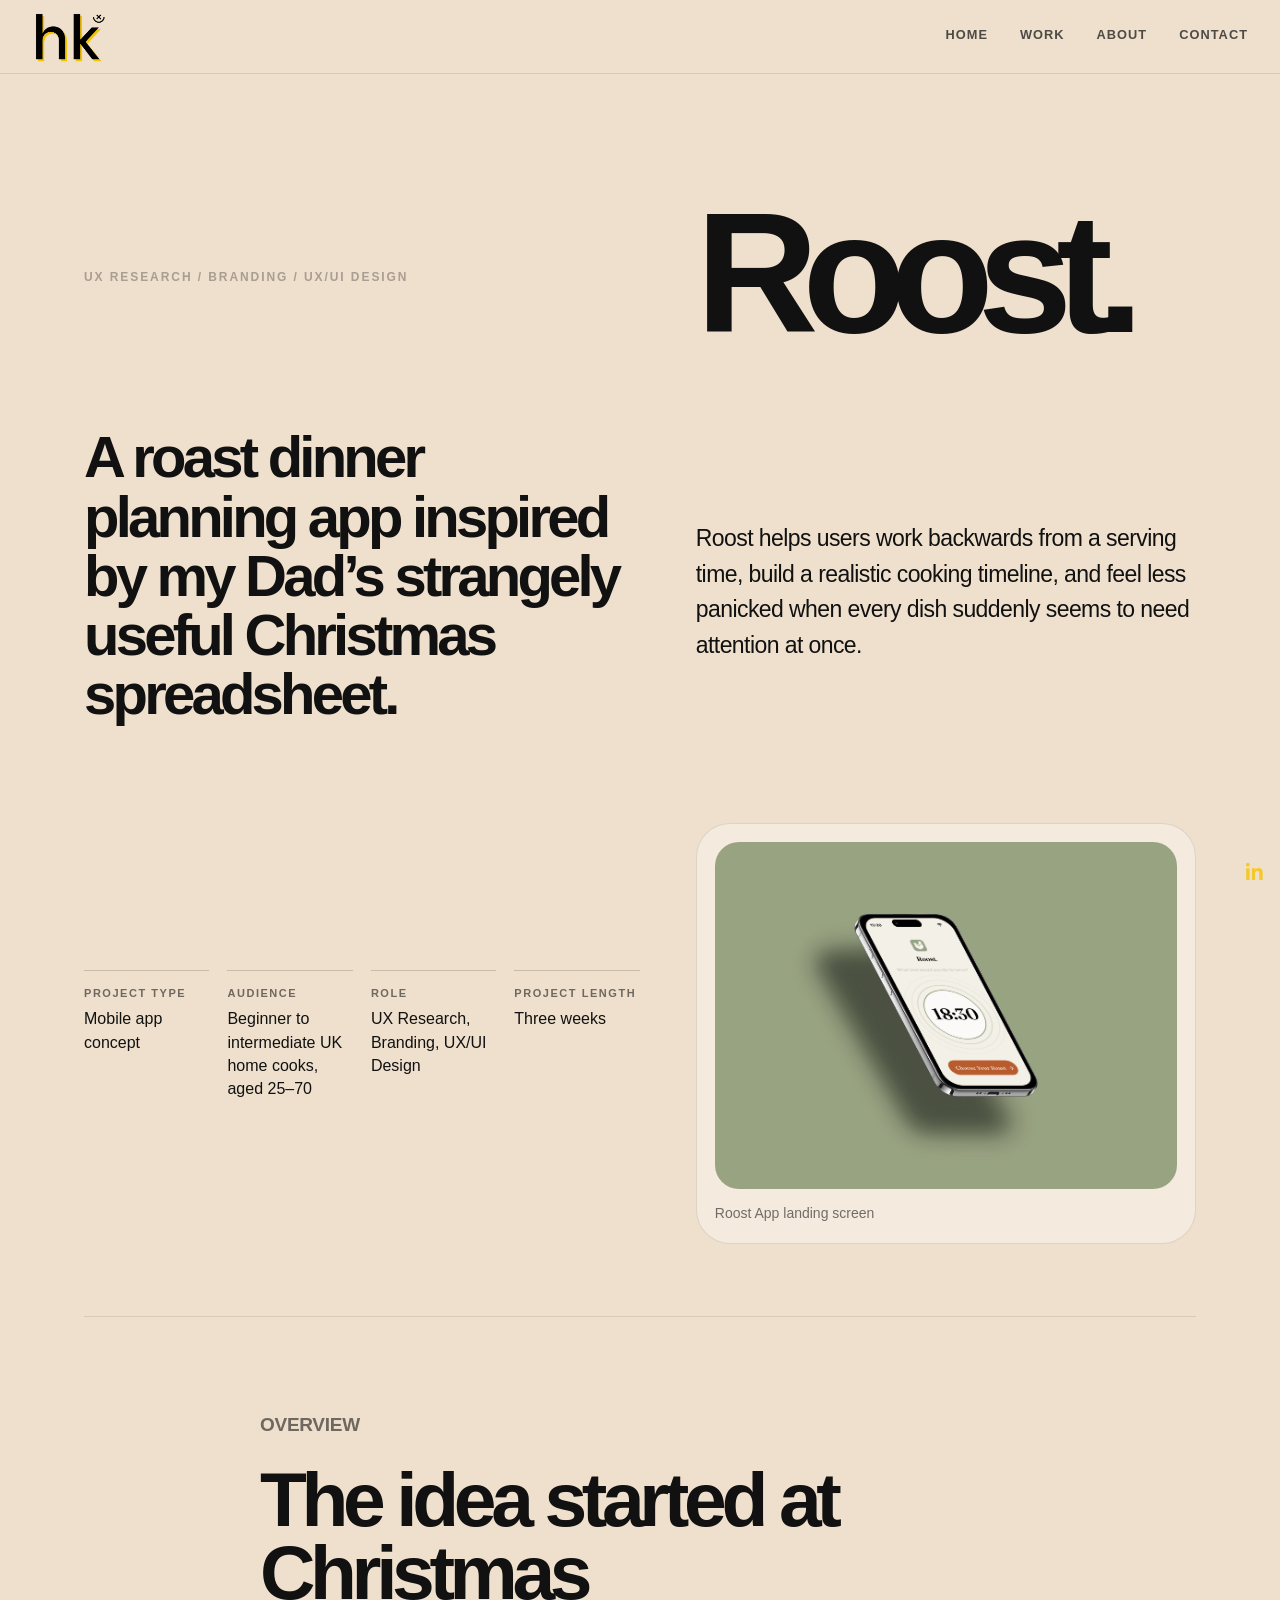
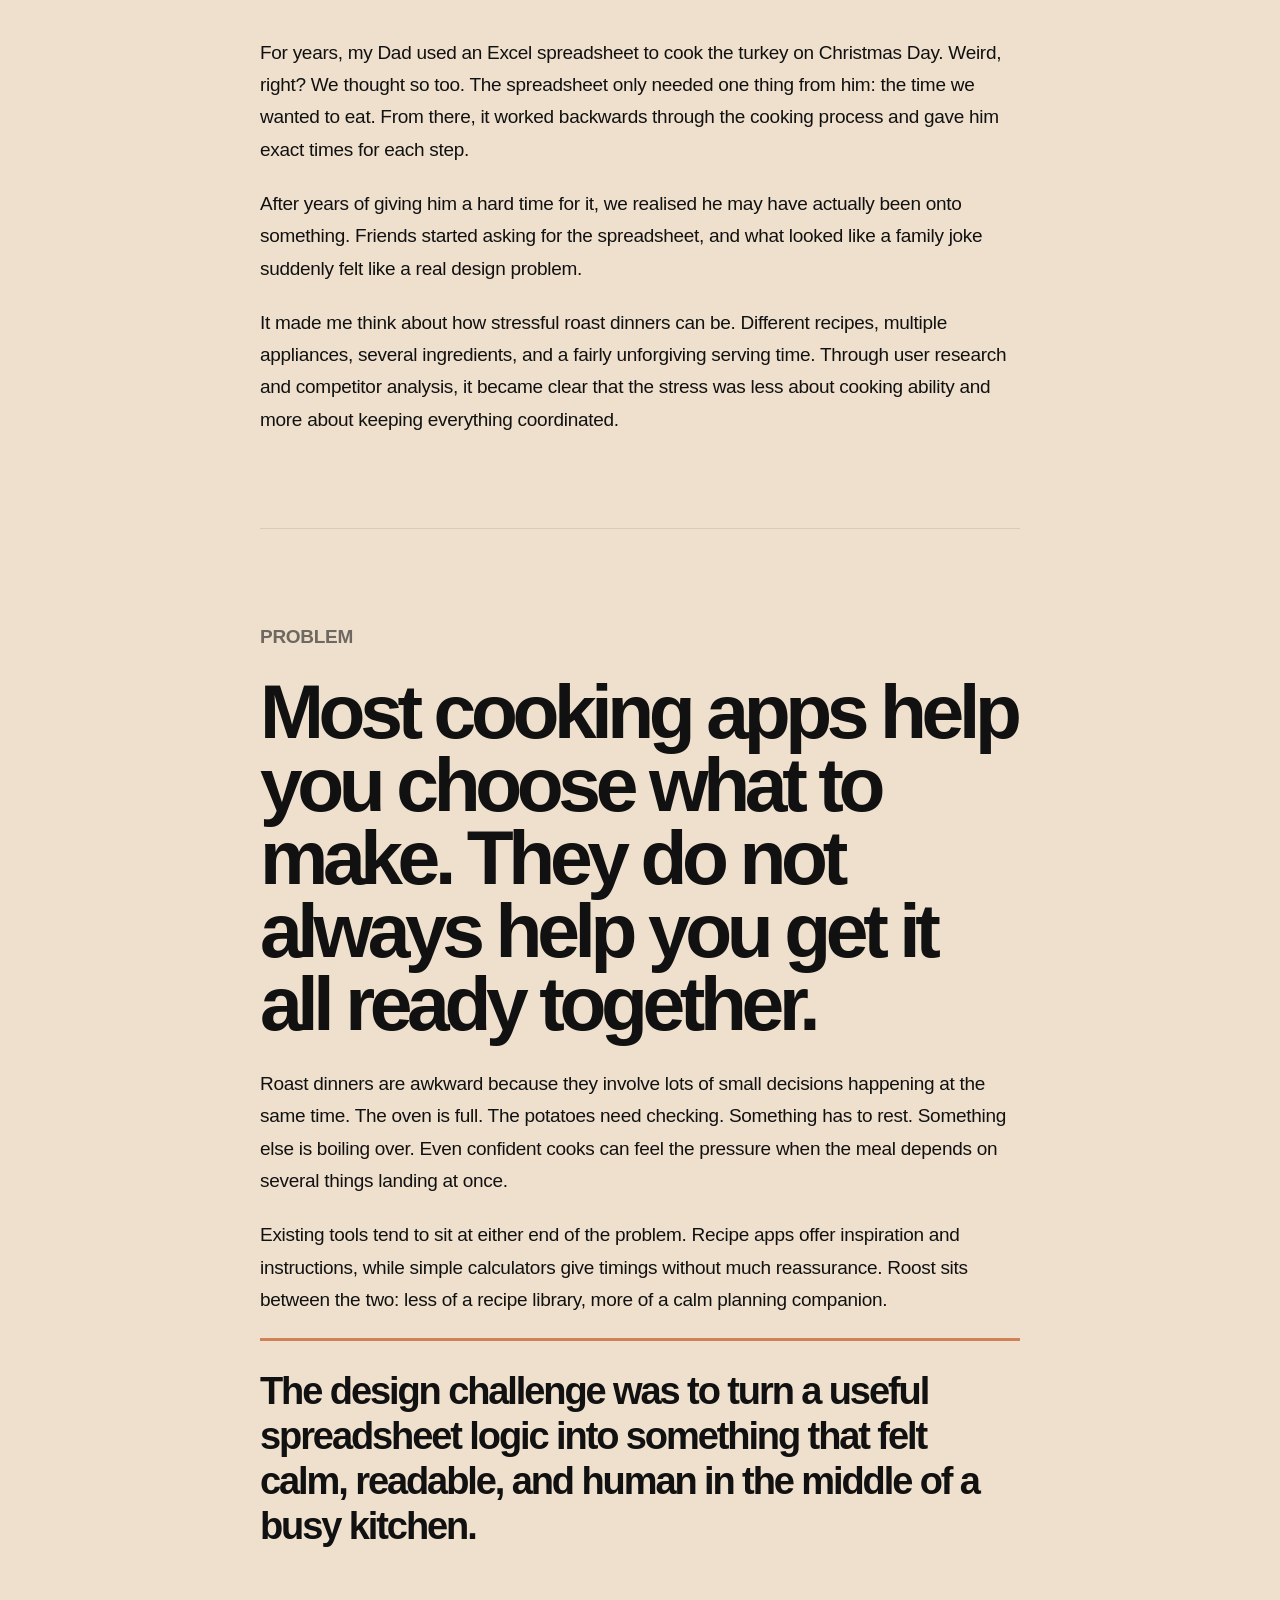
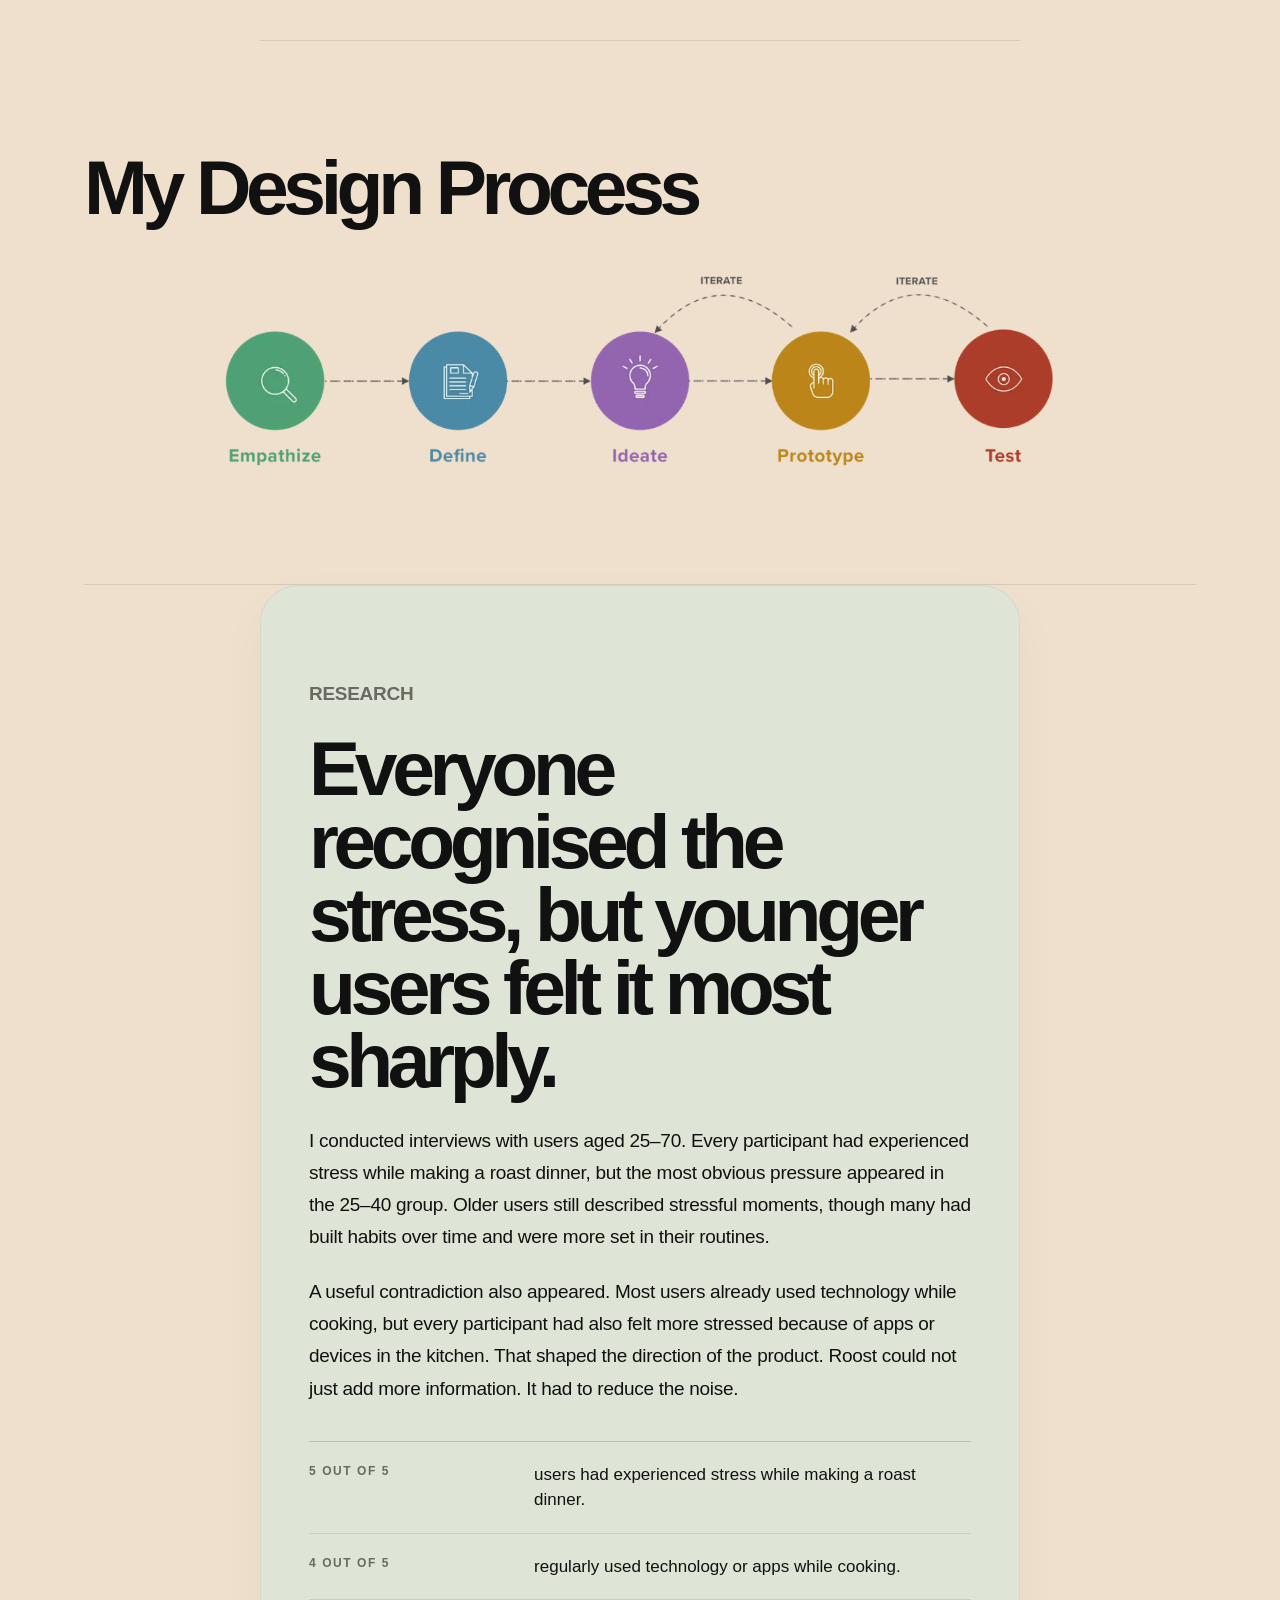
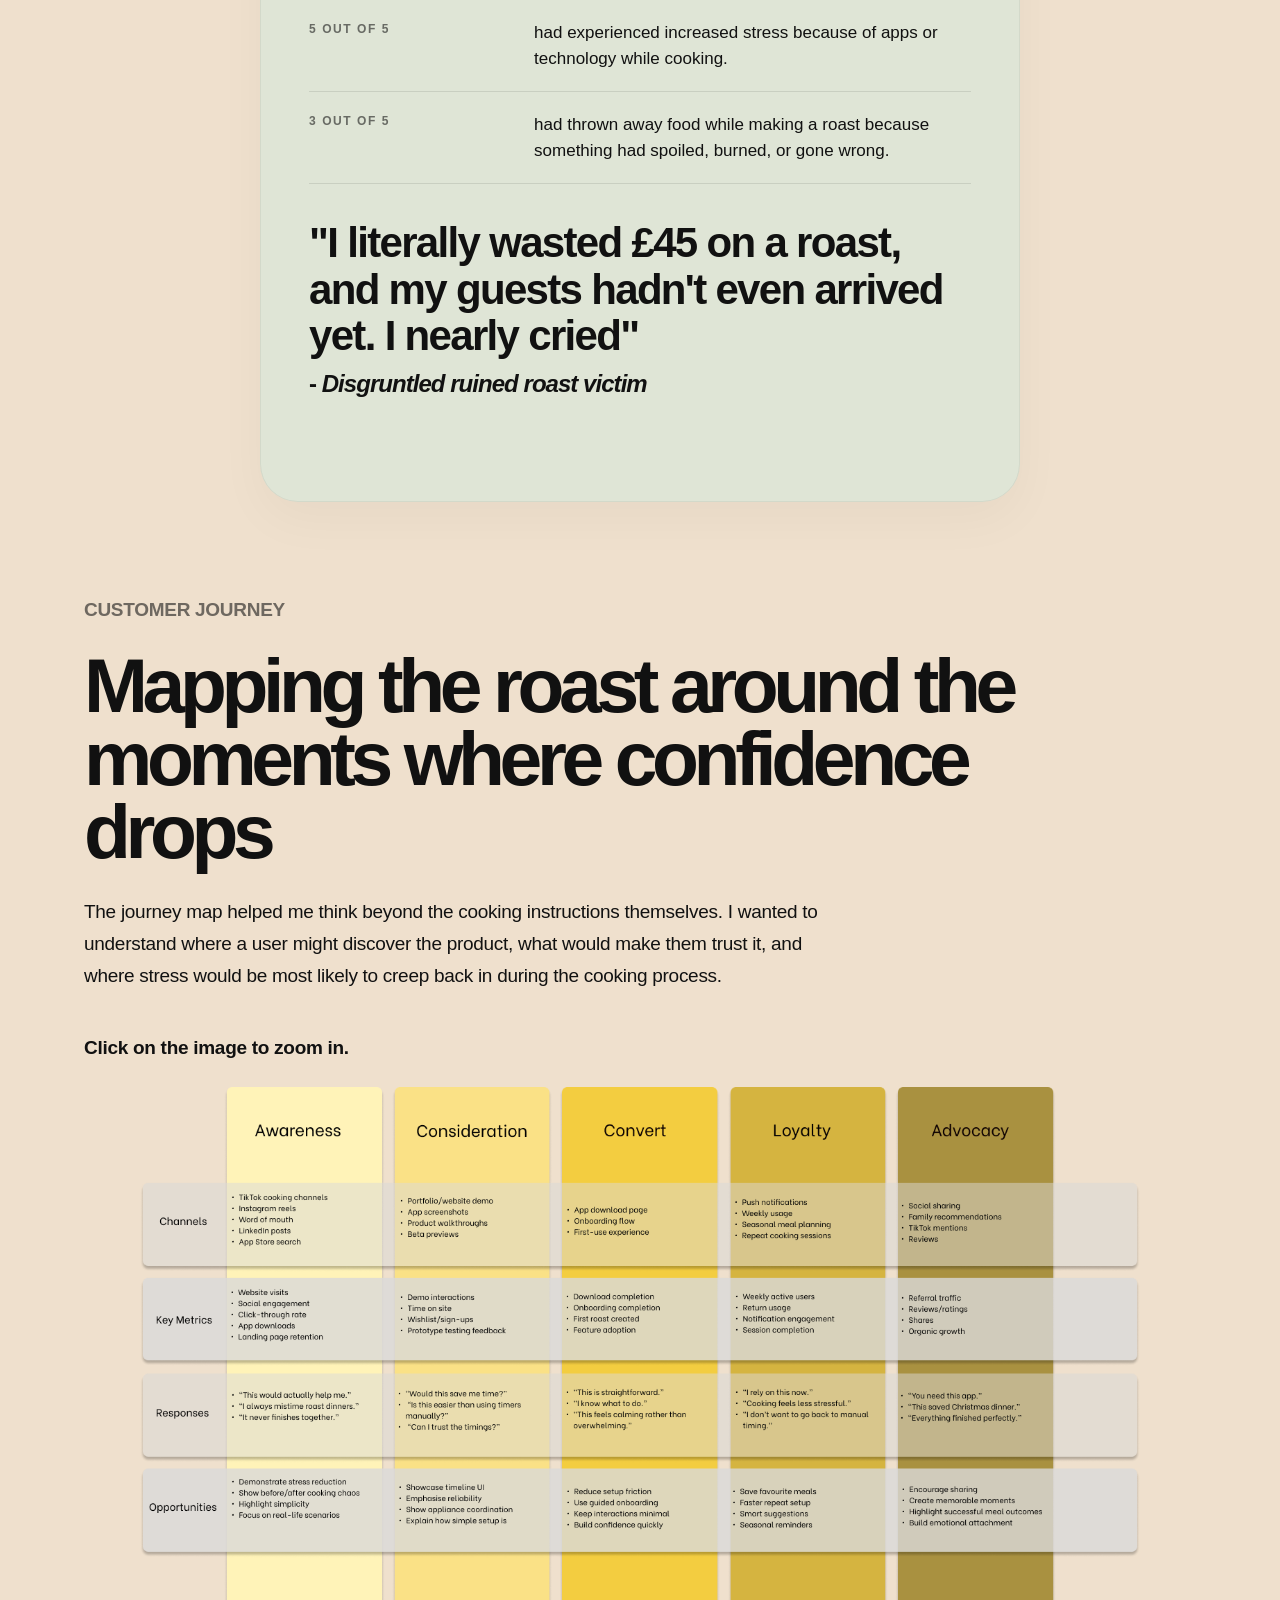
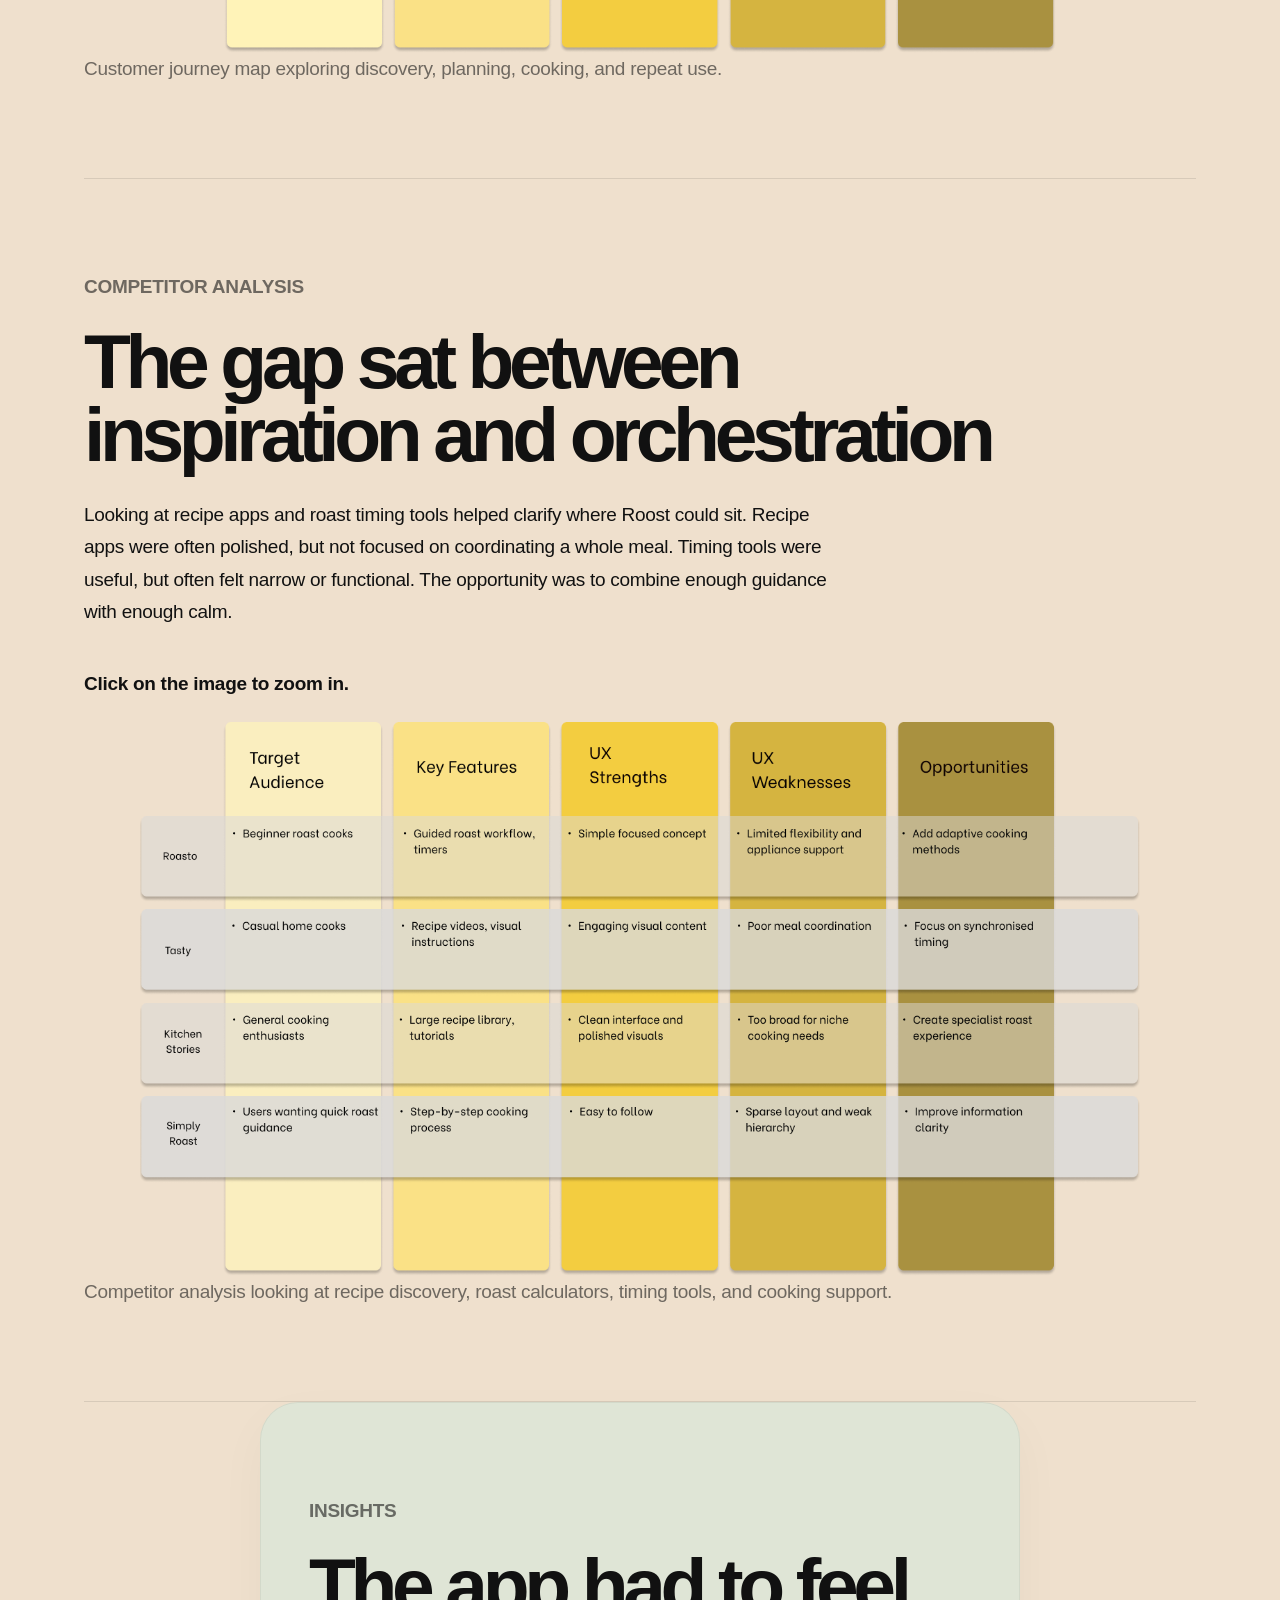
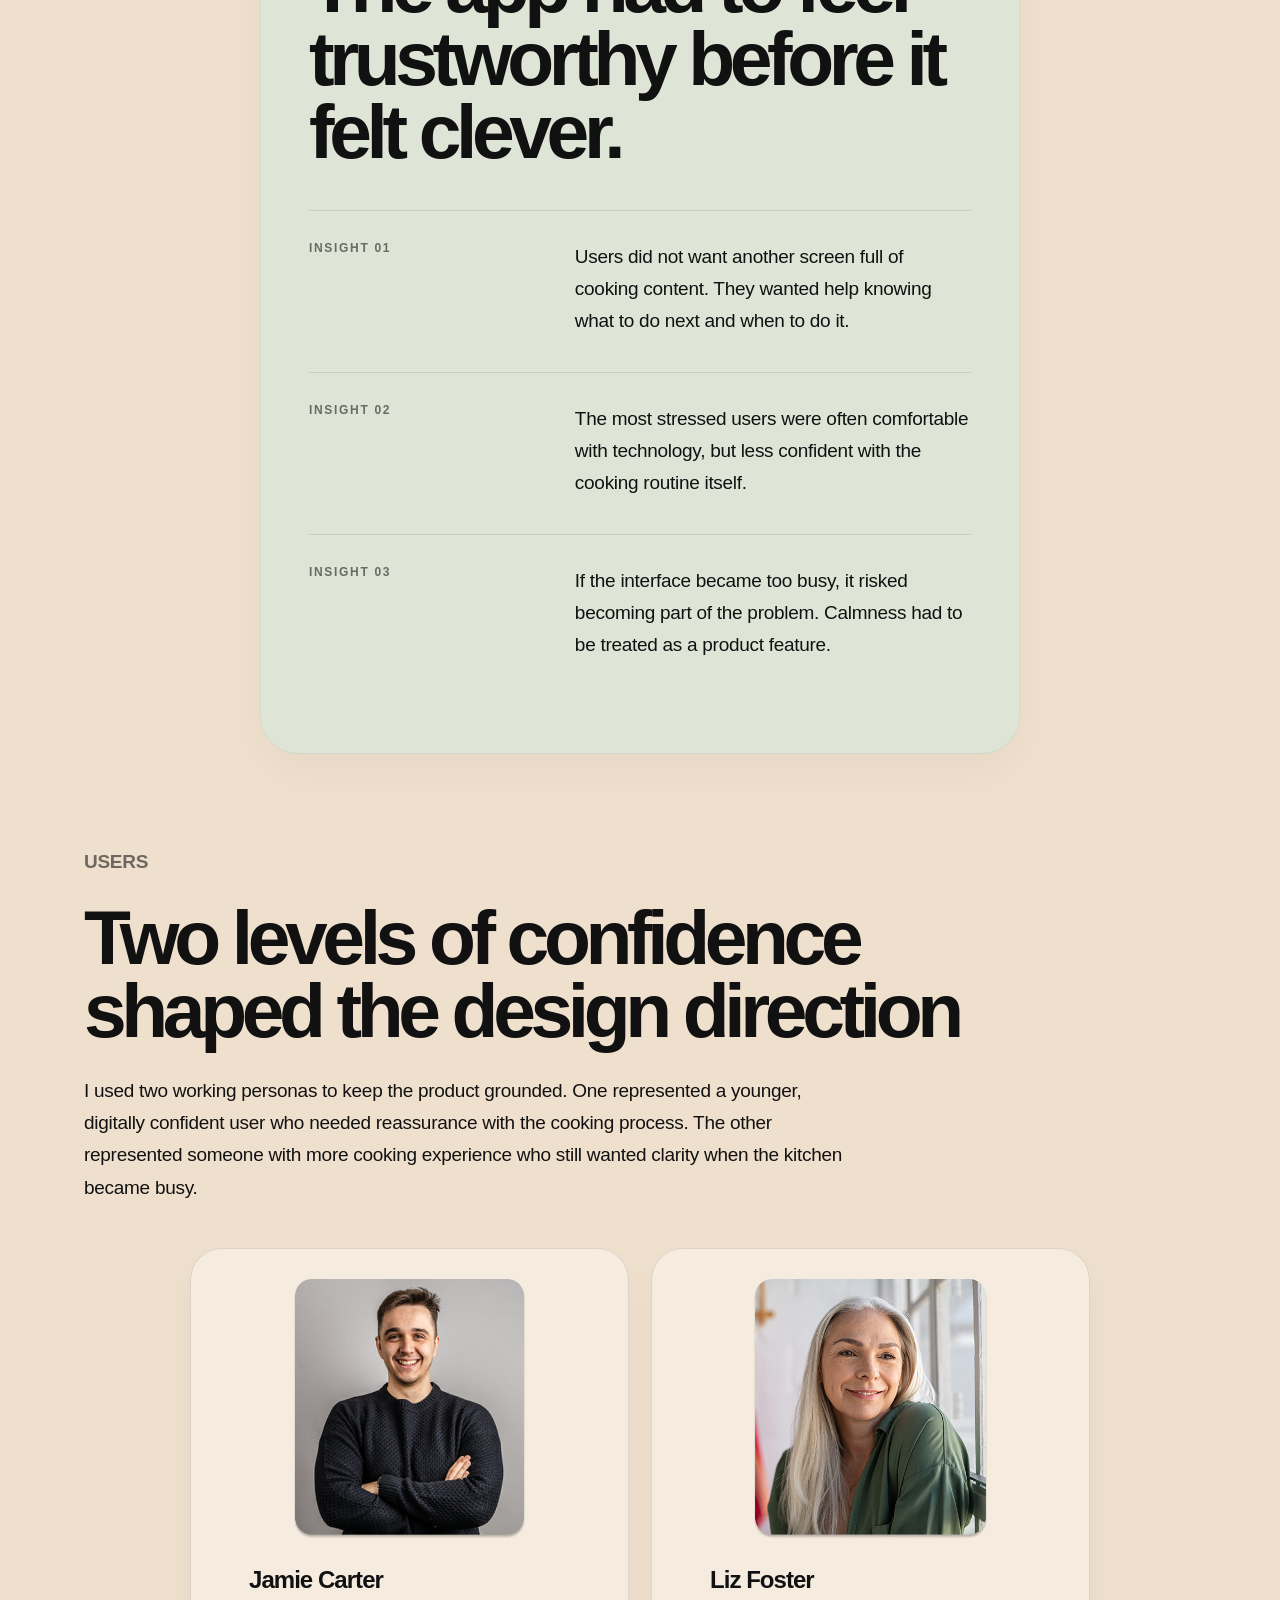
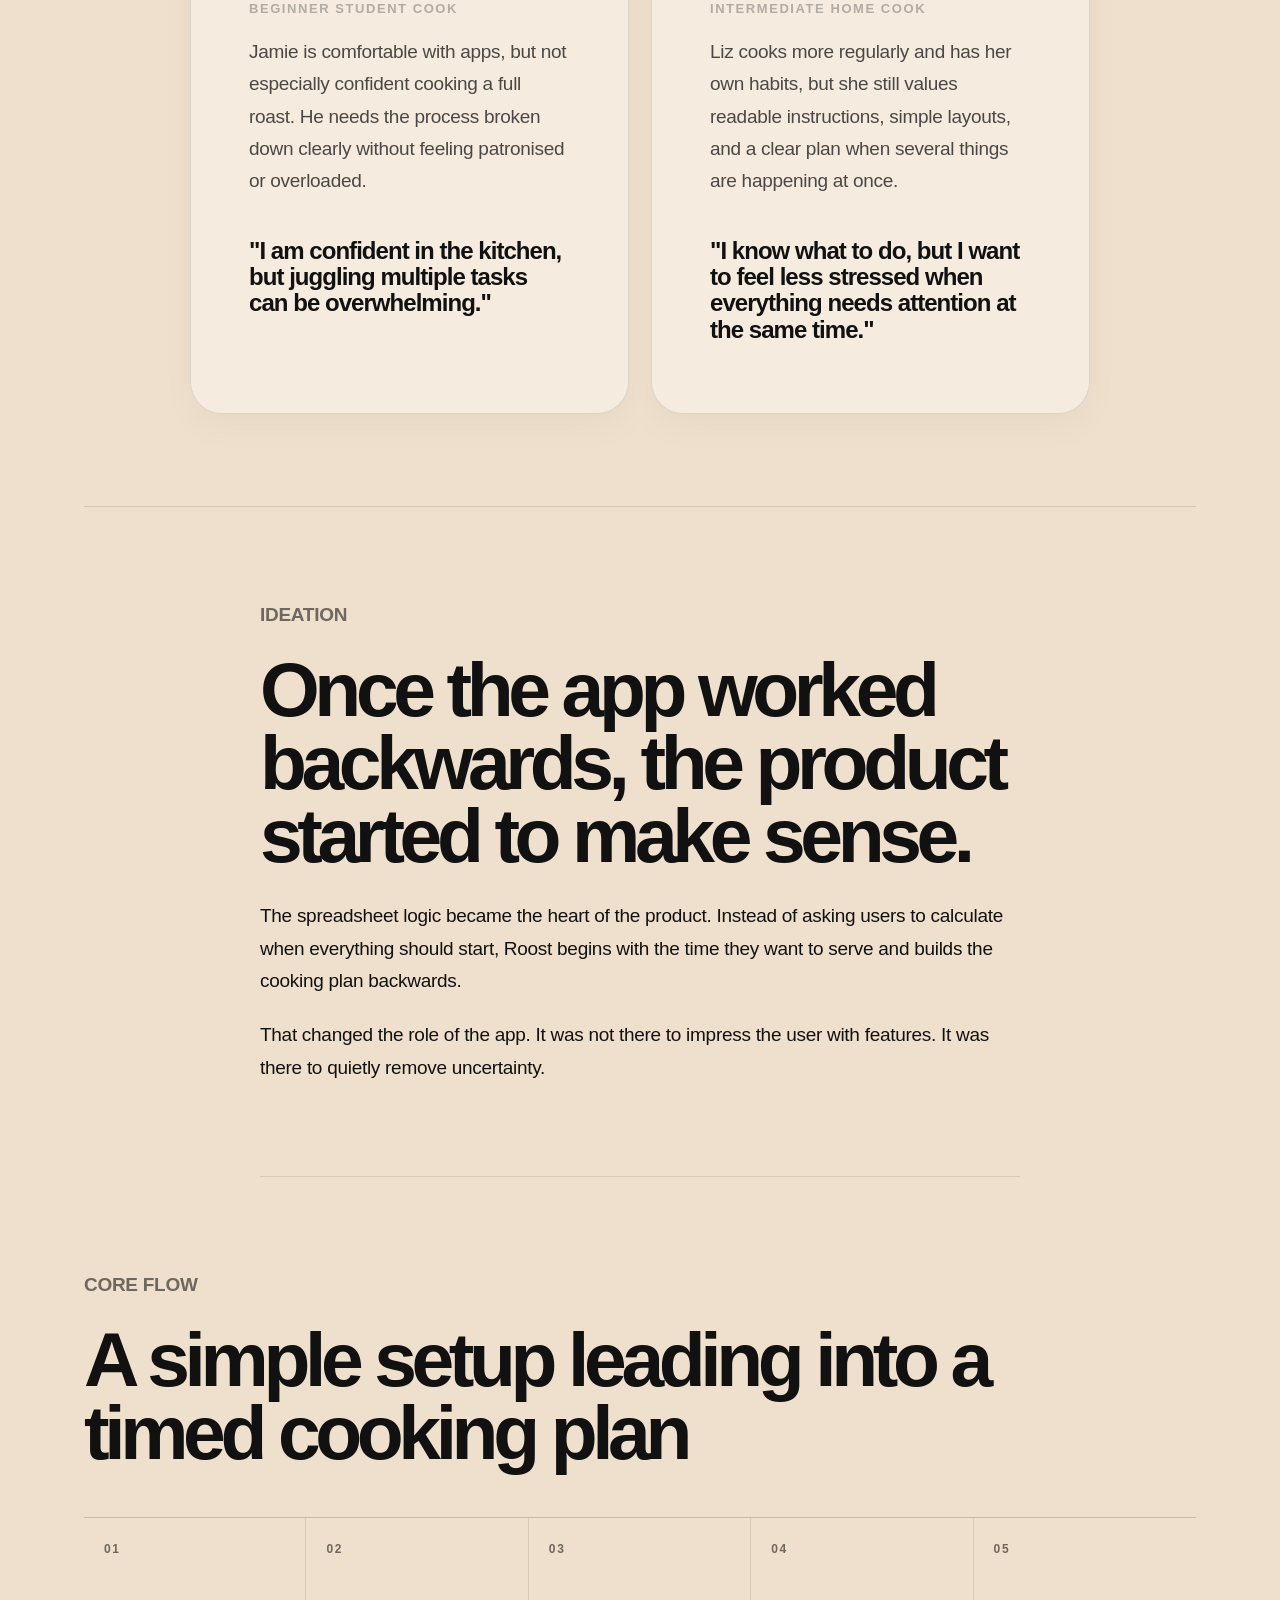
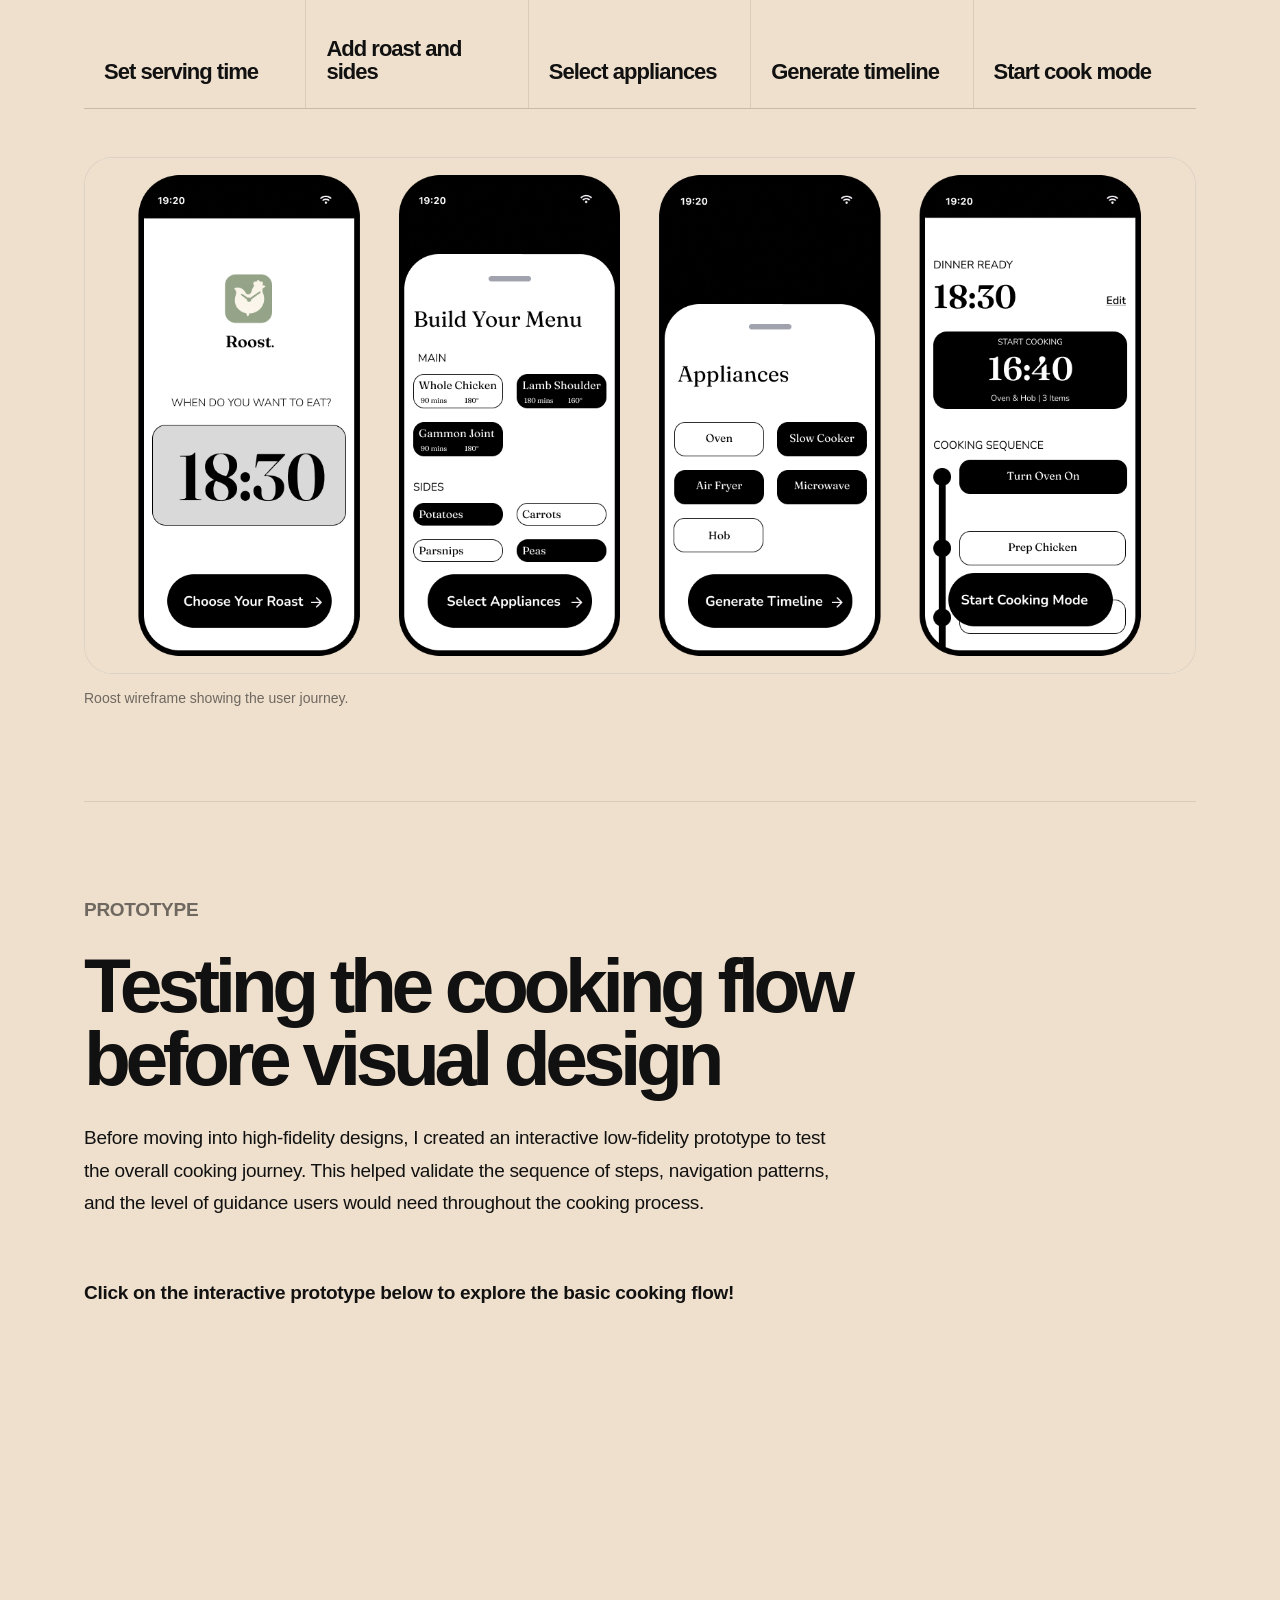
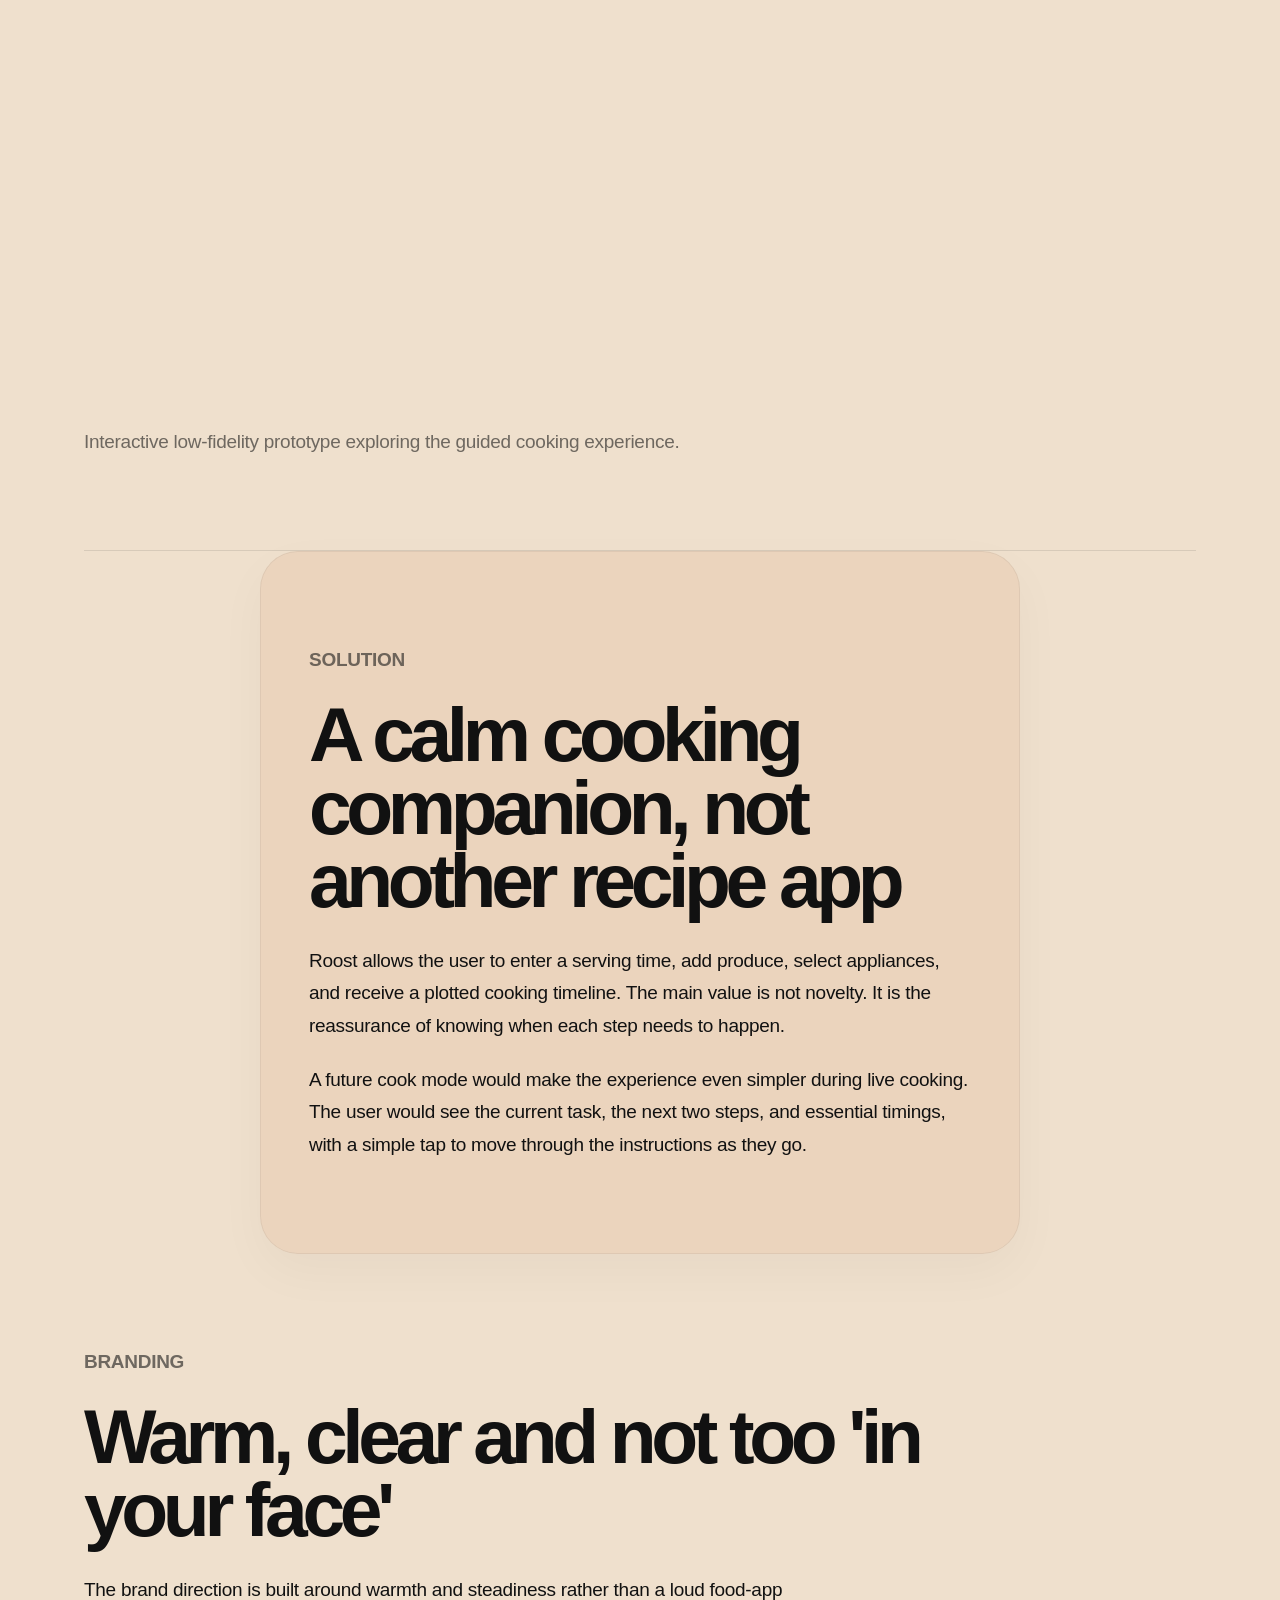
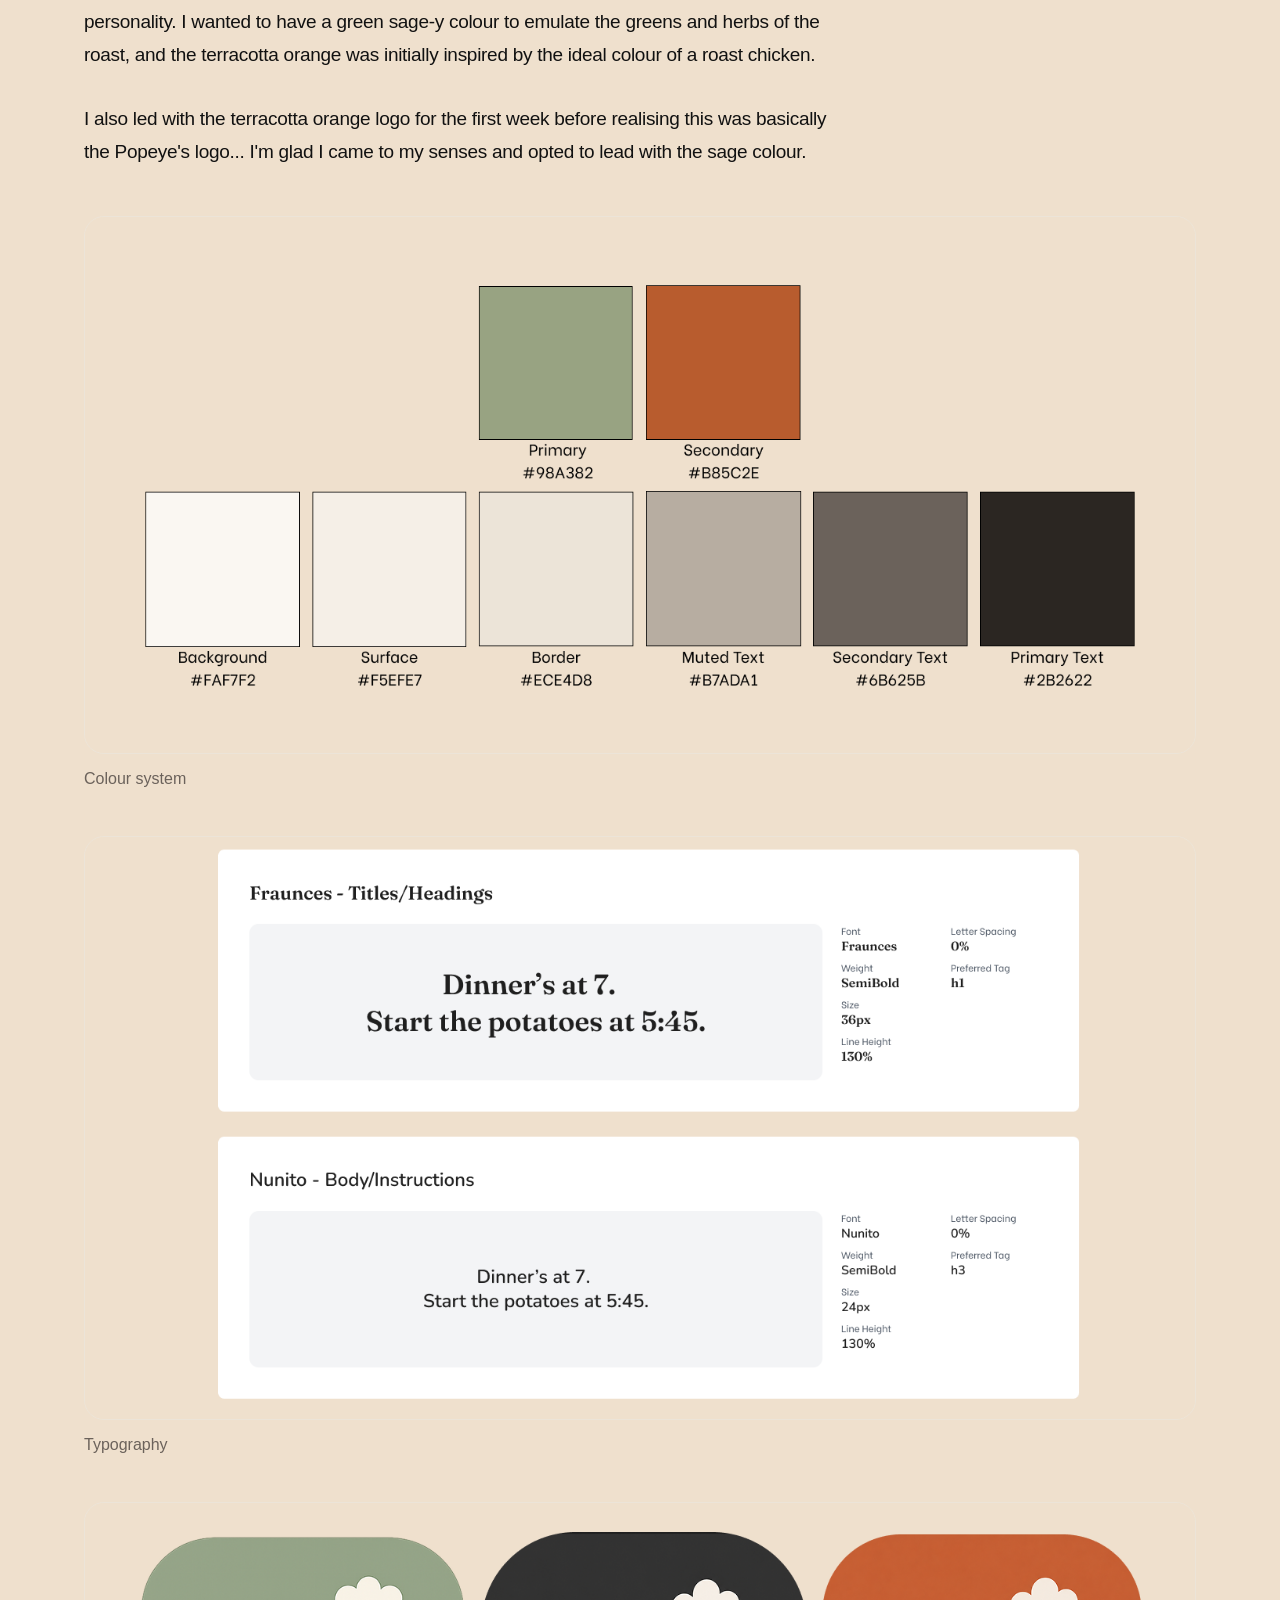
==== commit c3139424: "persona quotes" ====
--- a/case-study-one.html
+++ b/case-study-one.html
@@ -779,6 +779,8 @@
           <h3>Jamie Carter</h3>
           <p class="persona-role">Beginner student cook</p>
           <p>Jamie is comfortable with apps, but not especially confident cooking a full roast. He needs the process broken down clearly without feeling patronised or overloaded.</p>
+          <br>
+          <h3>"I am confident in the kitchen, but juggling multiple tasks can be overwhelming."</h3>
         </div>
       </article>
 
@@ -788,6 +790,8 @@
           <h3>Liz Foster</h3>
           <p class="persona-role">Intermediate home cook</p>
           <p>Liz cooks more regularly and has her own habits, but she still values readable instructions, simple layouts, and a clear plan when several things are happening at once.</p>
+        <br>
+          <h3>"I know what to do, but I want to feel less stressed when everything needs attention at the same time."</h3>
         </div>
       </article>
     </div>
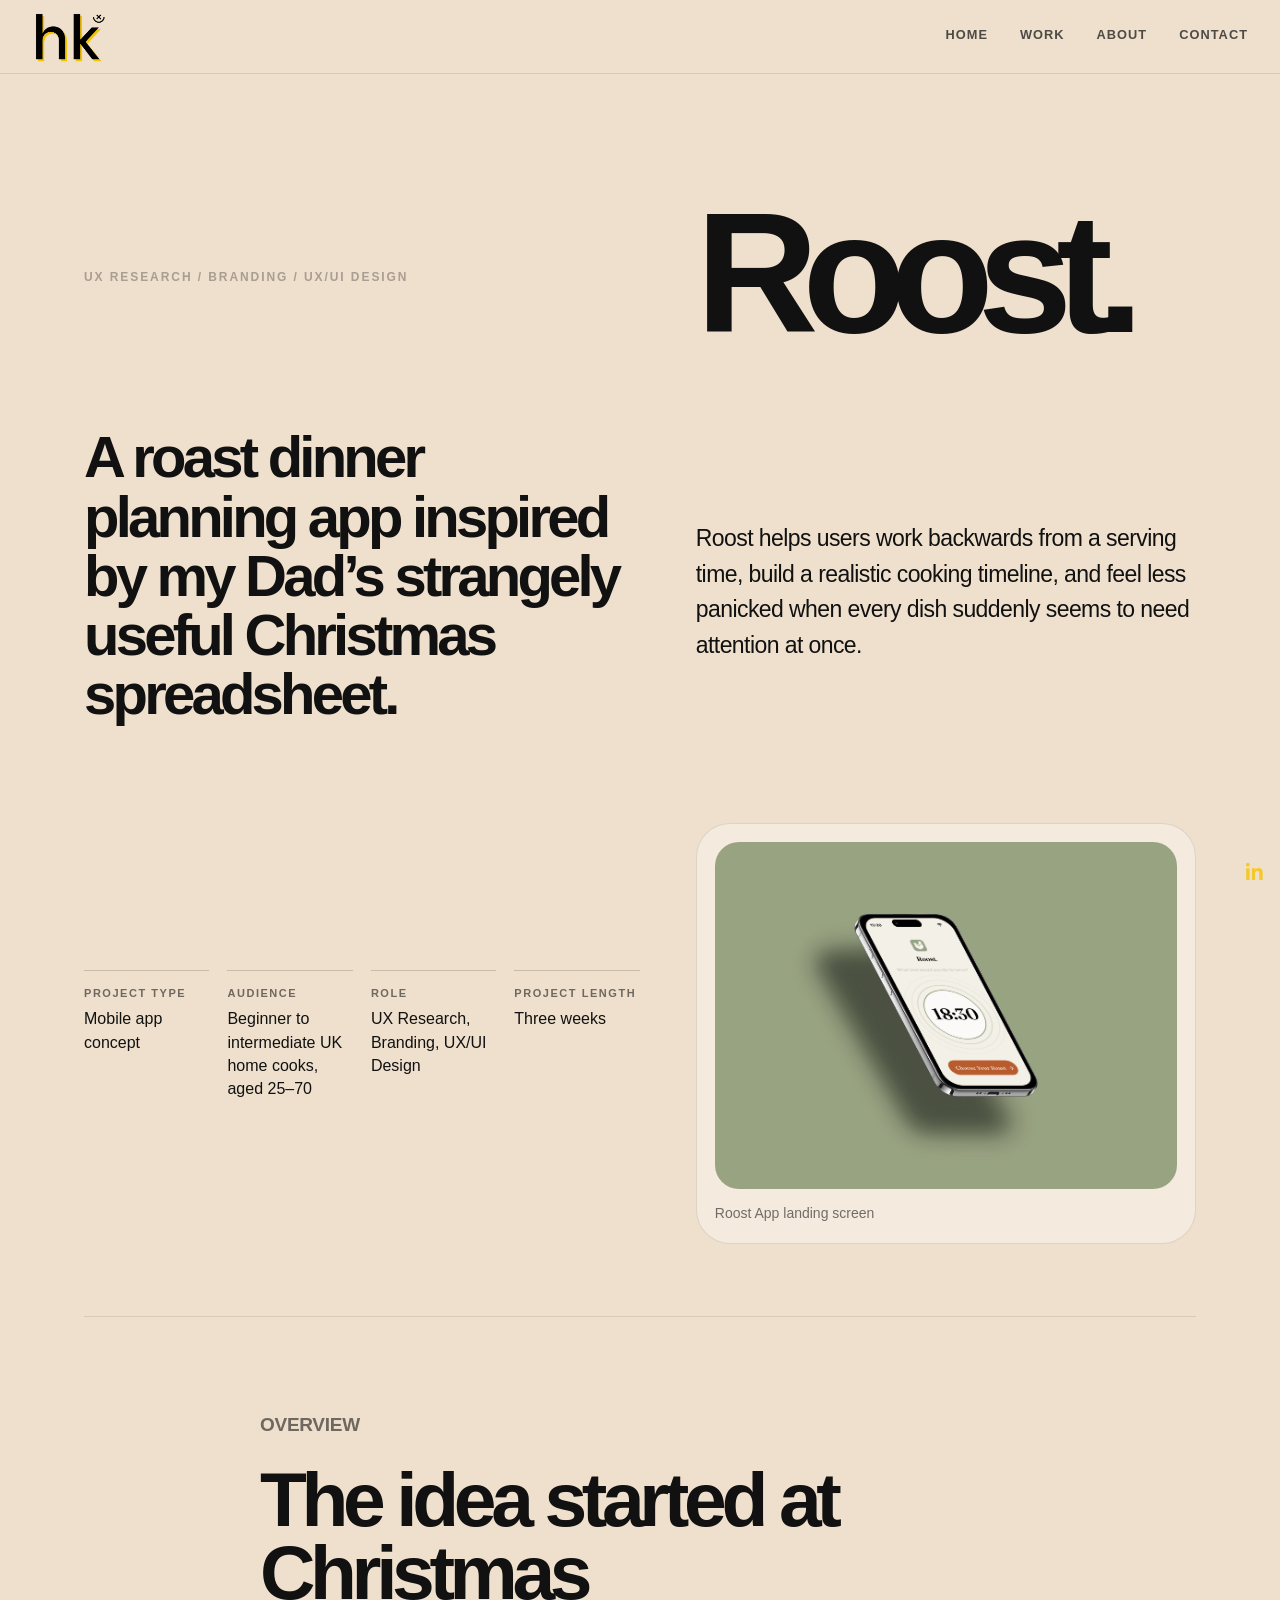
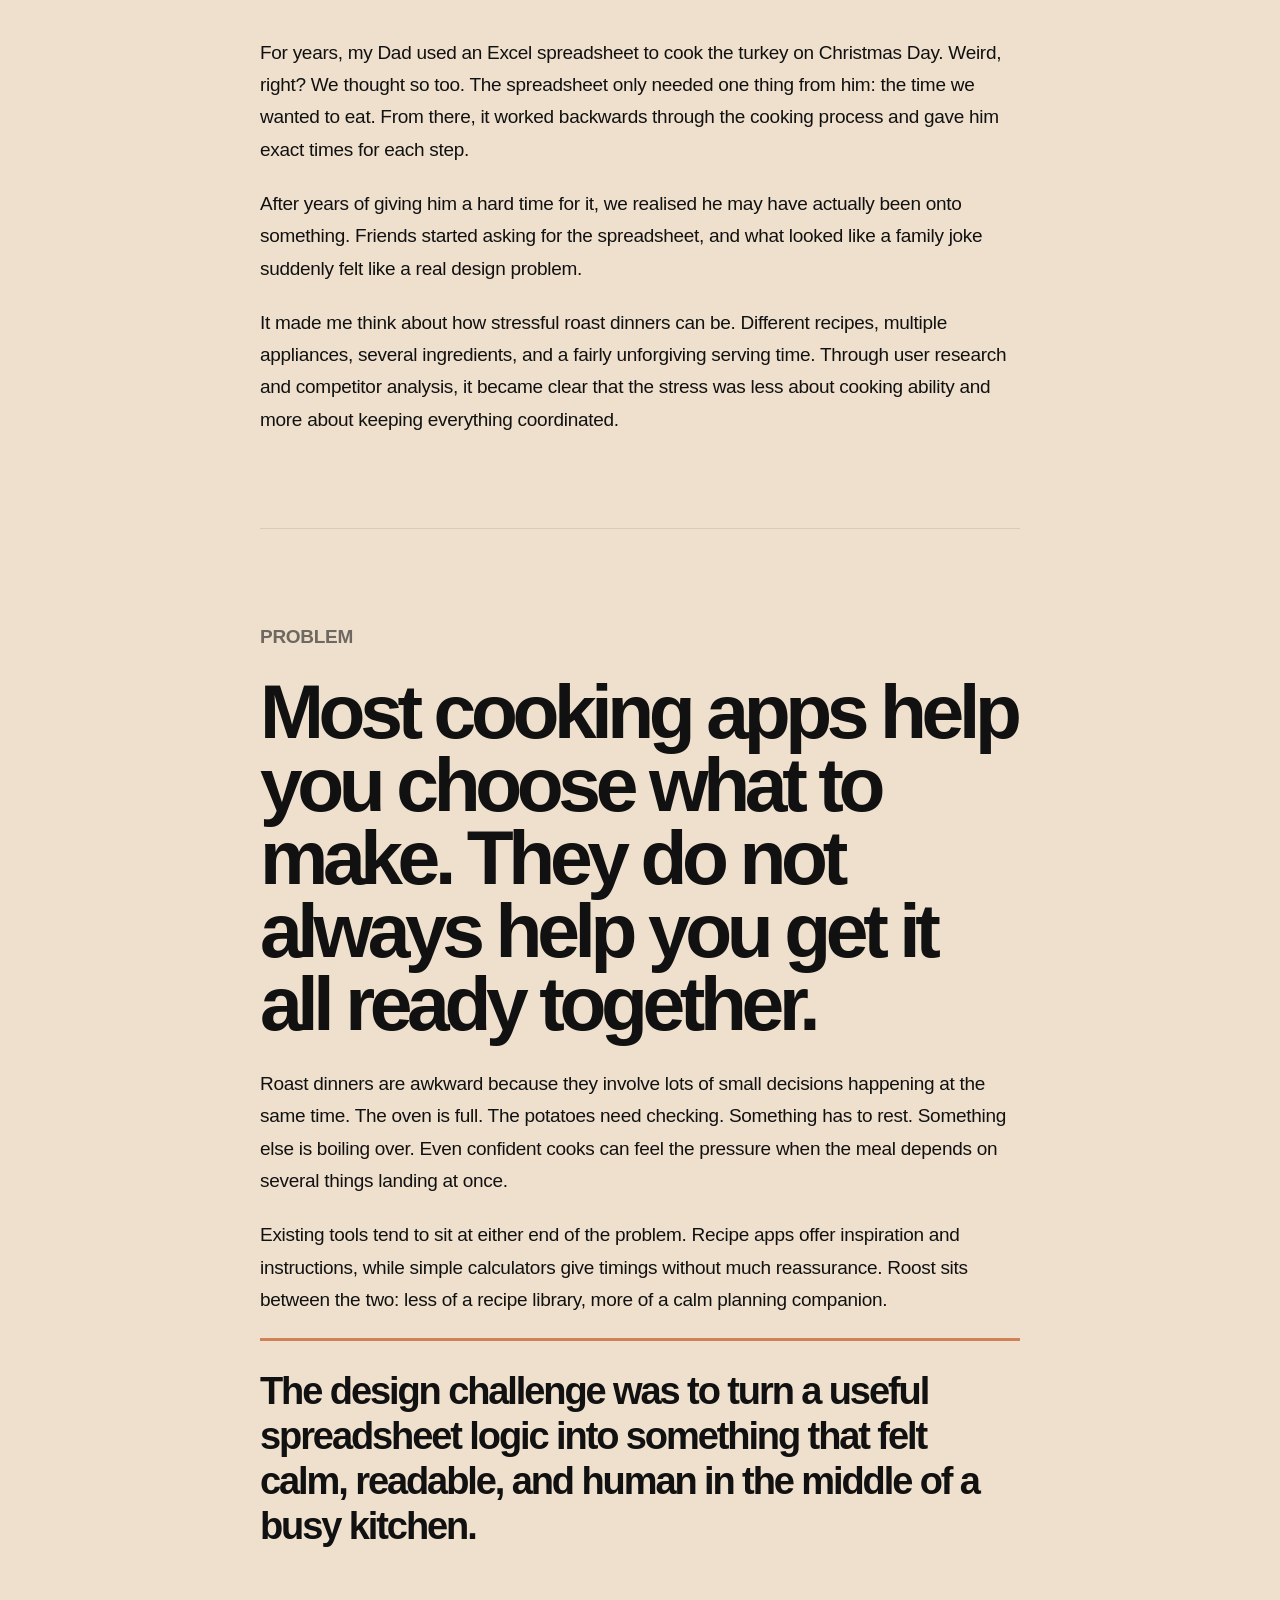
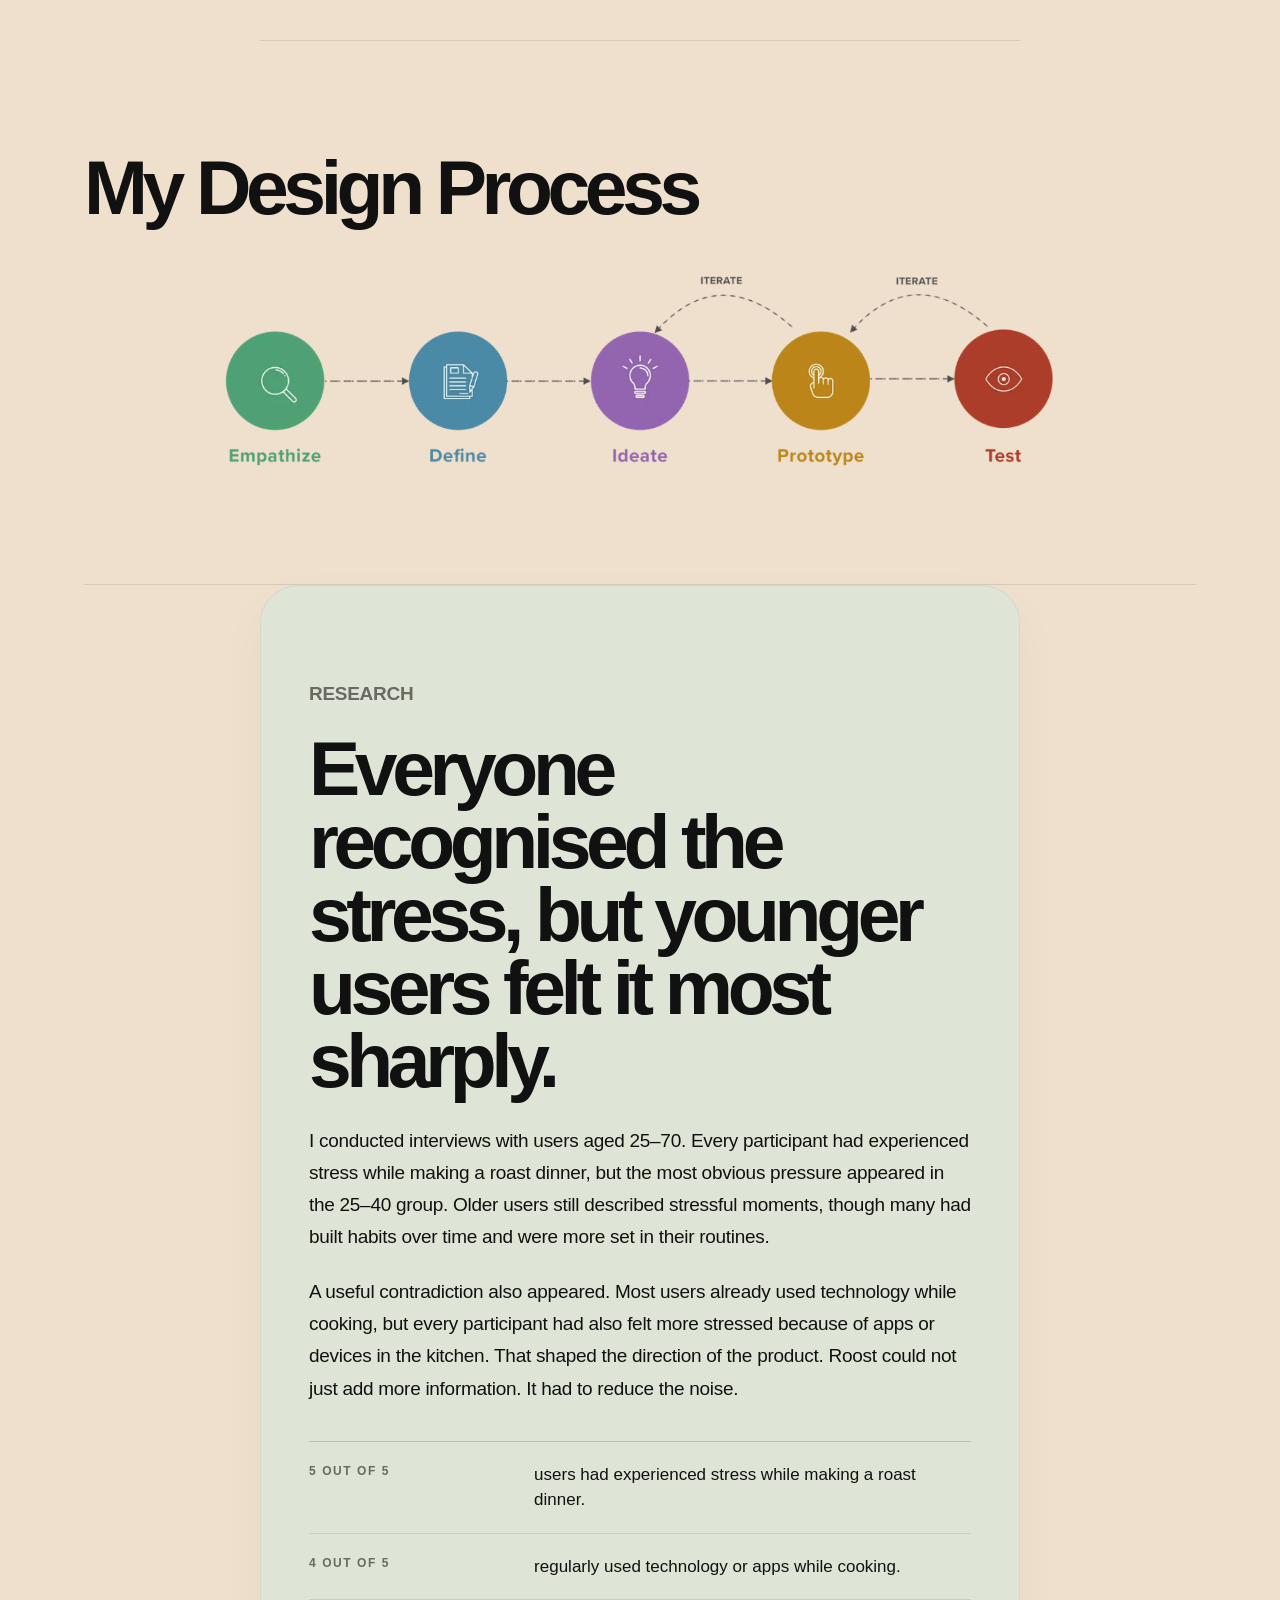
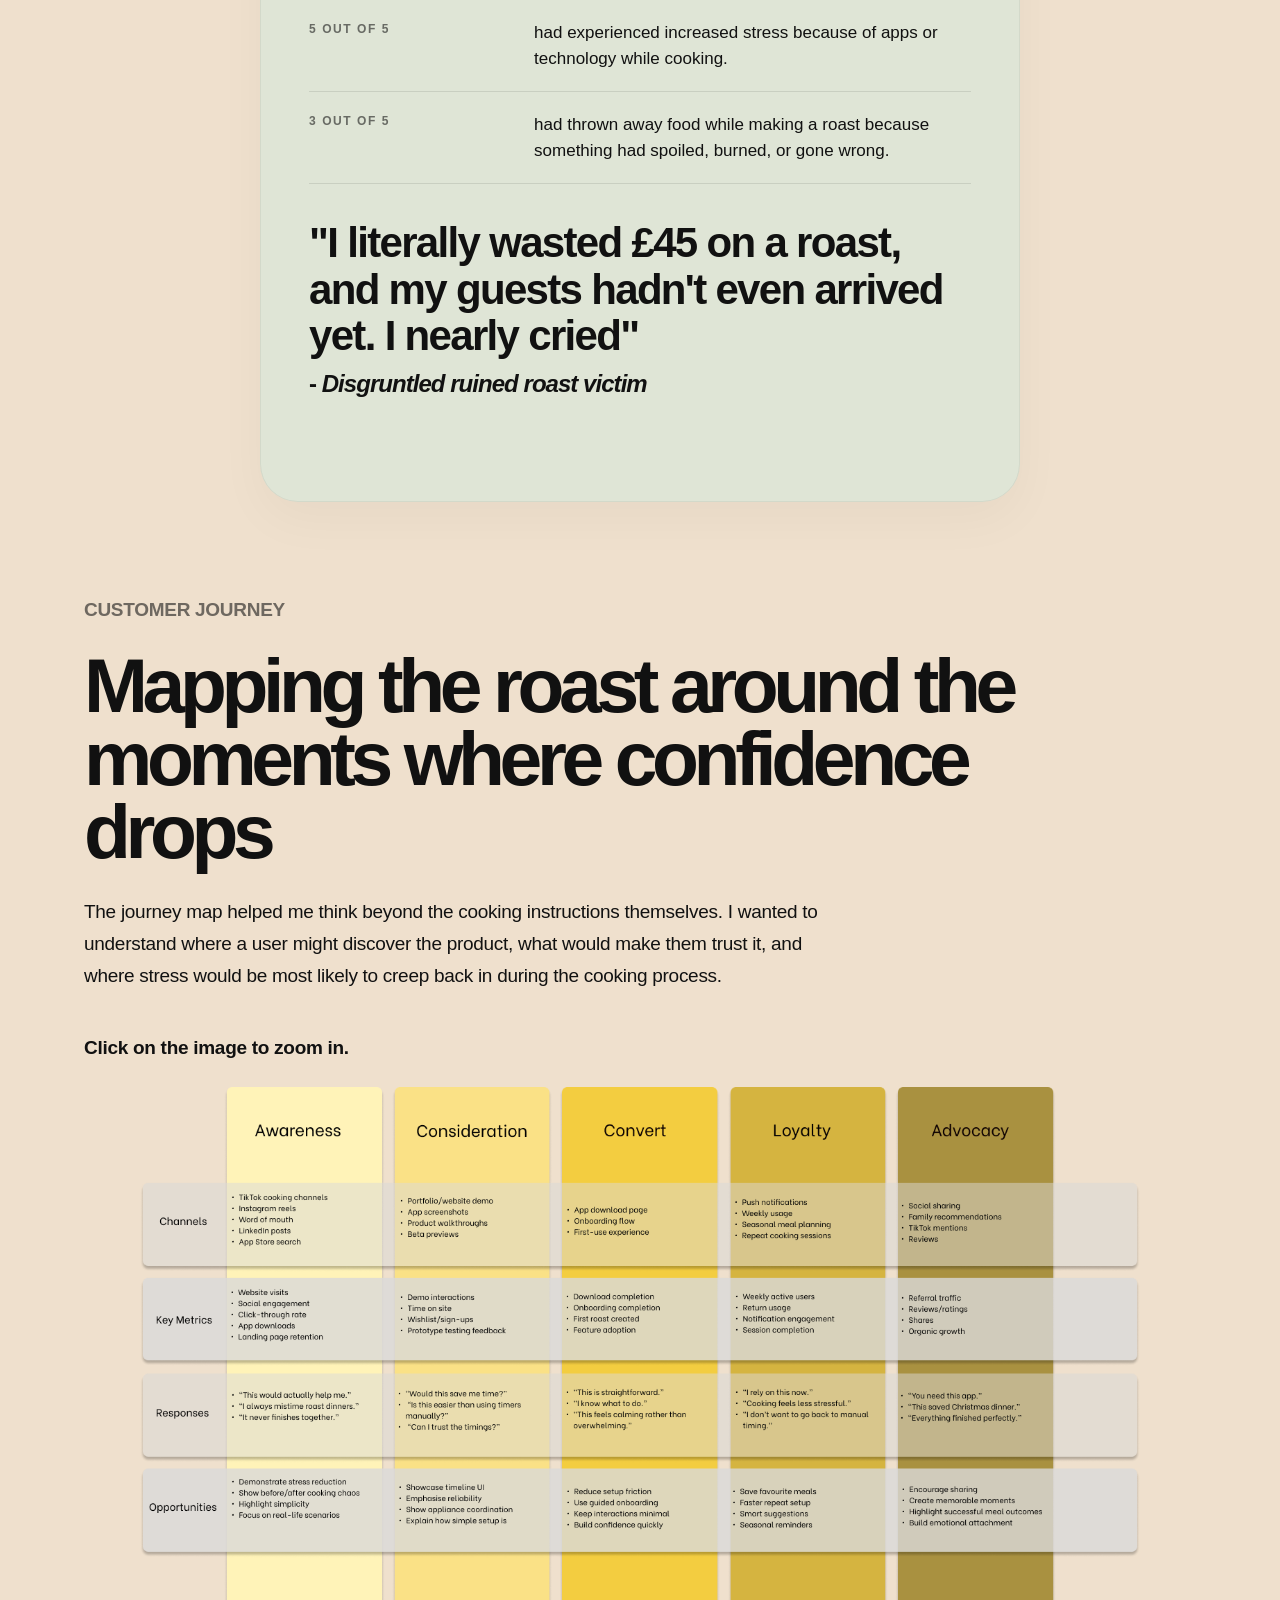
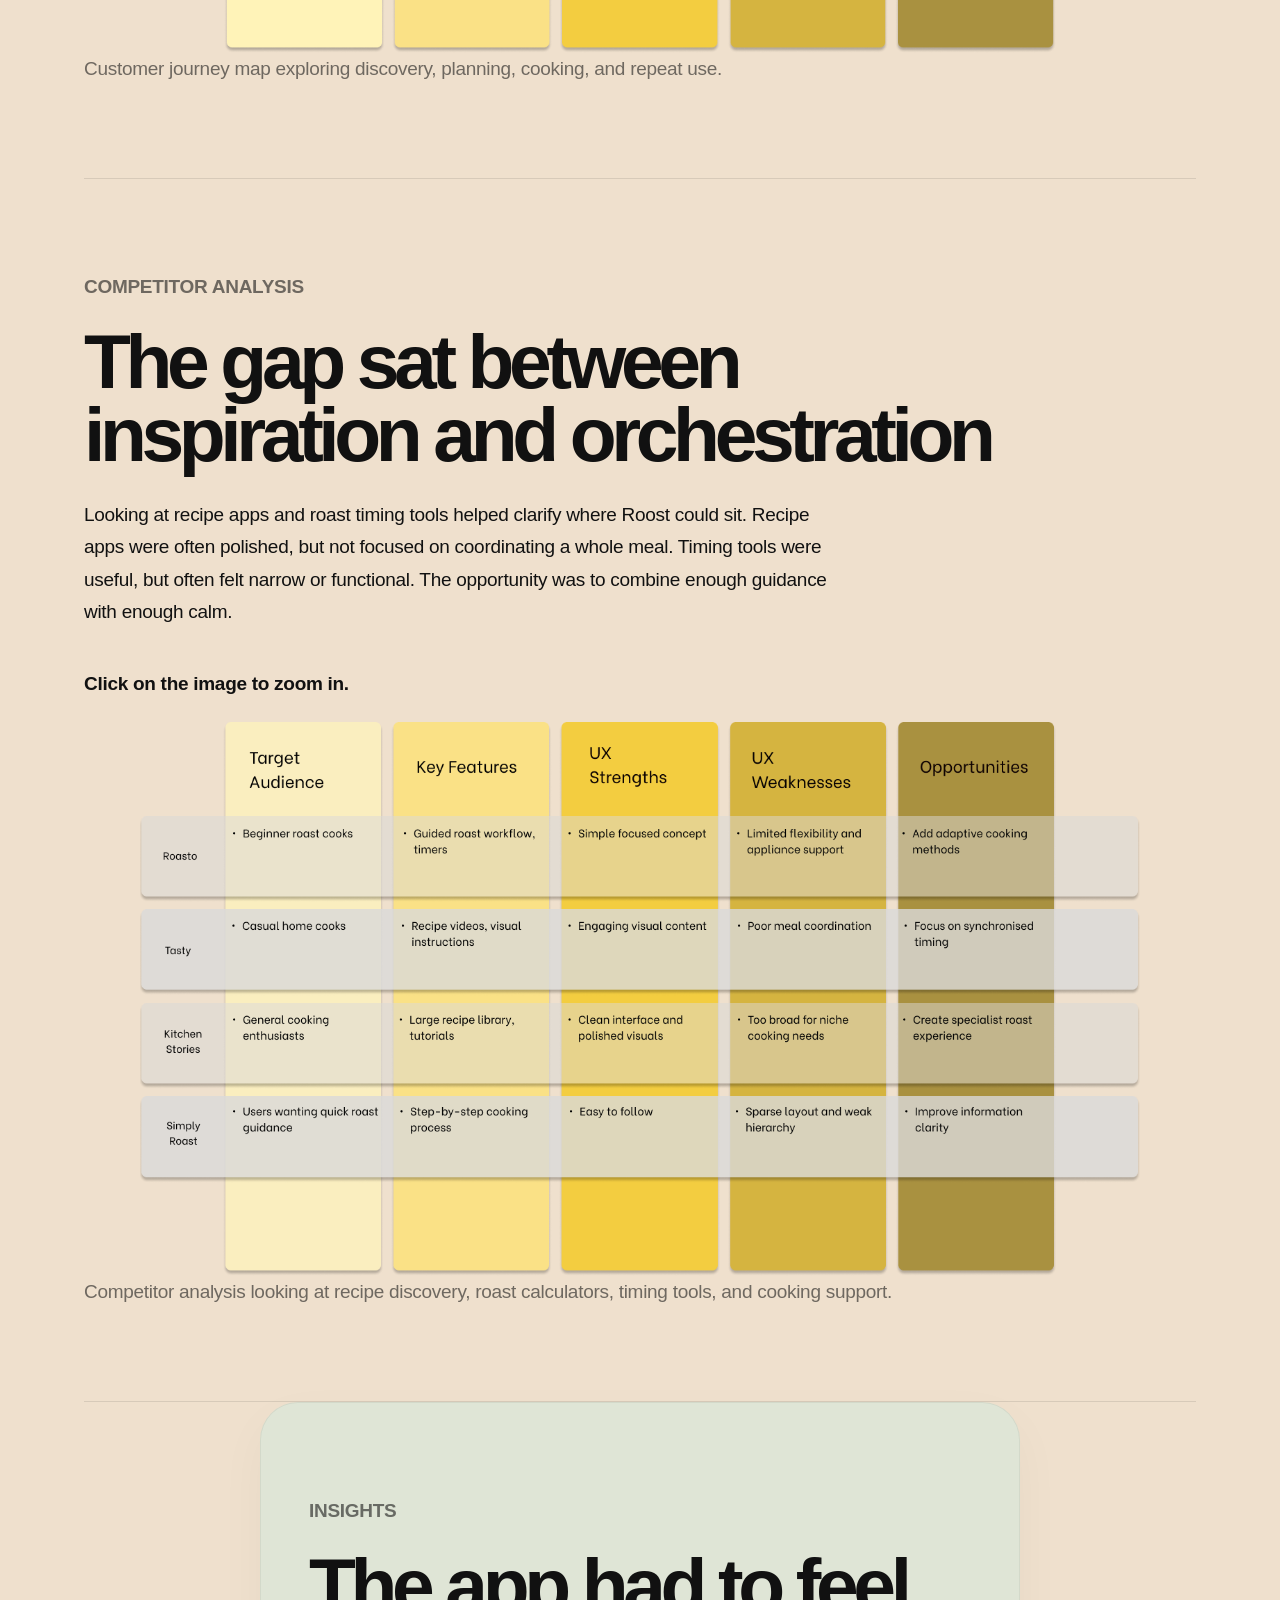
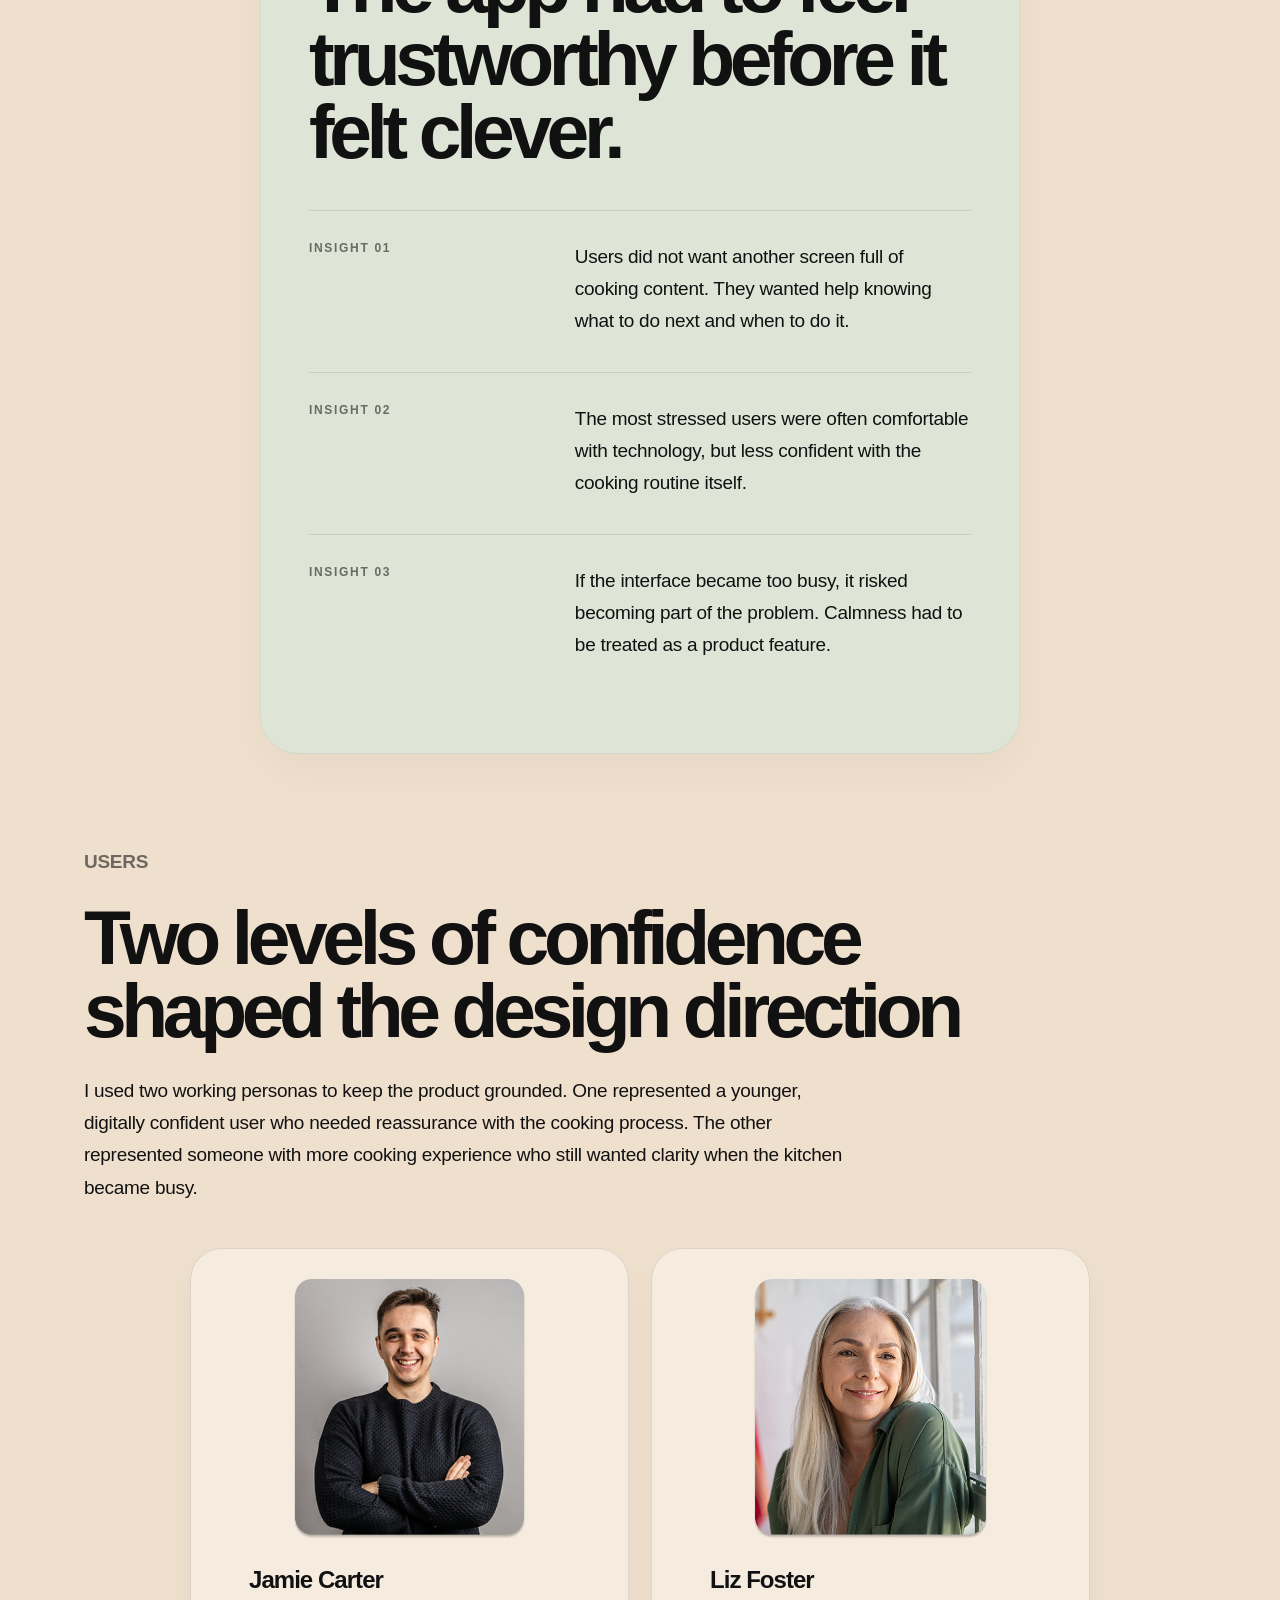
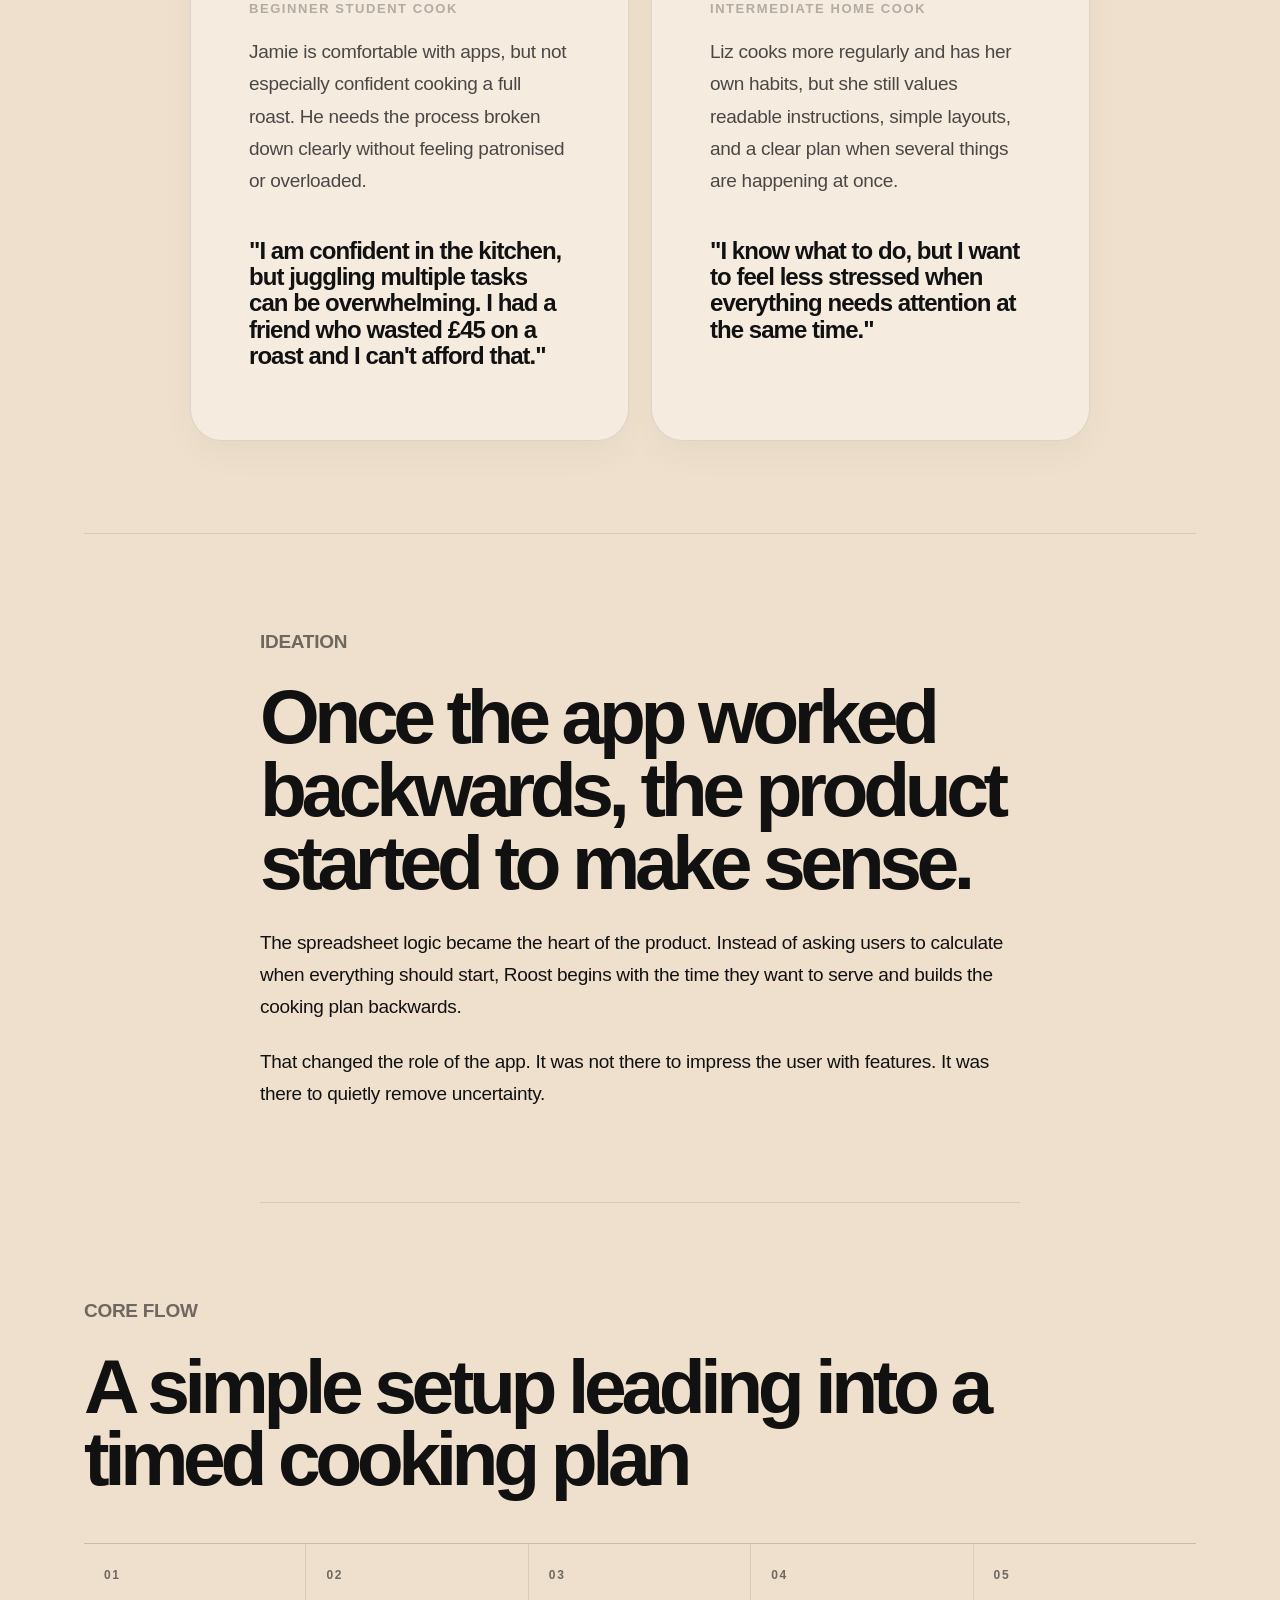
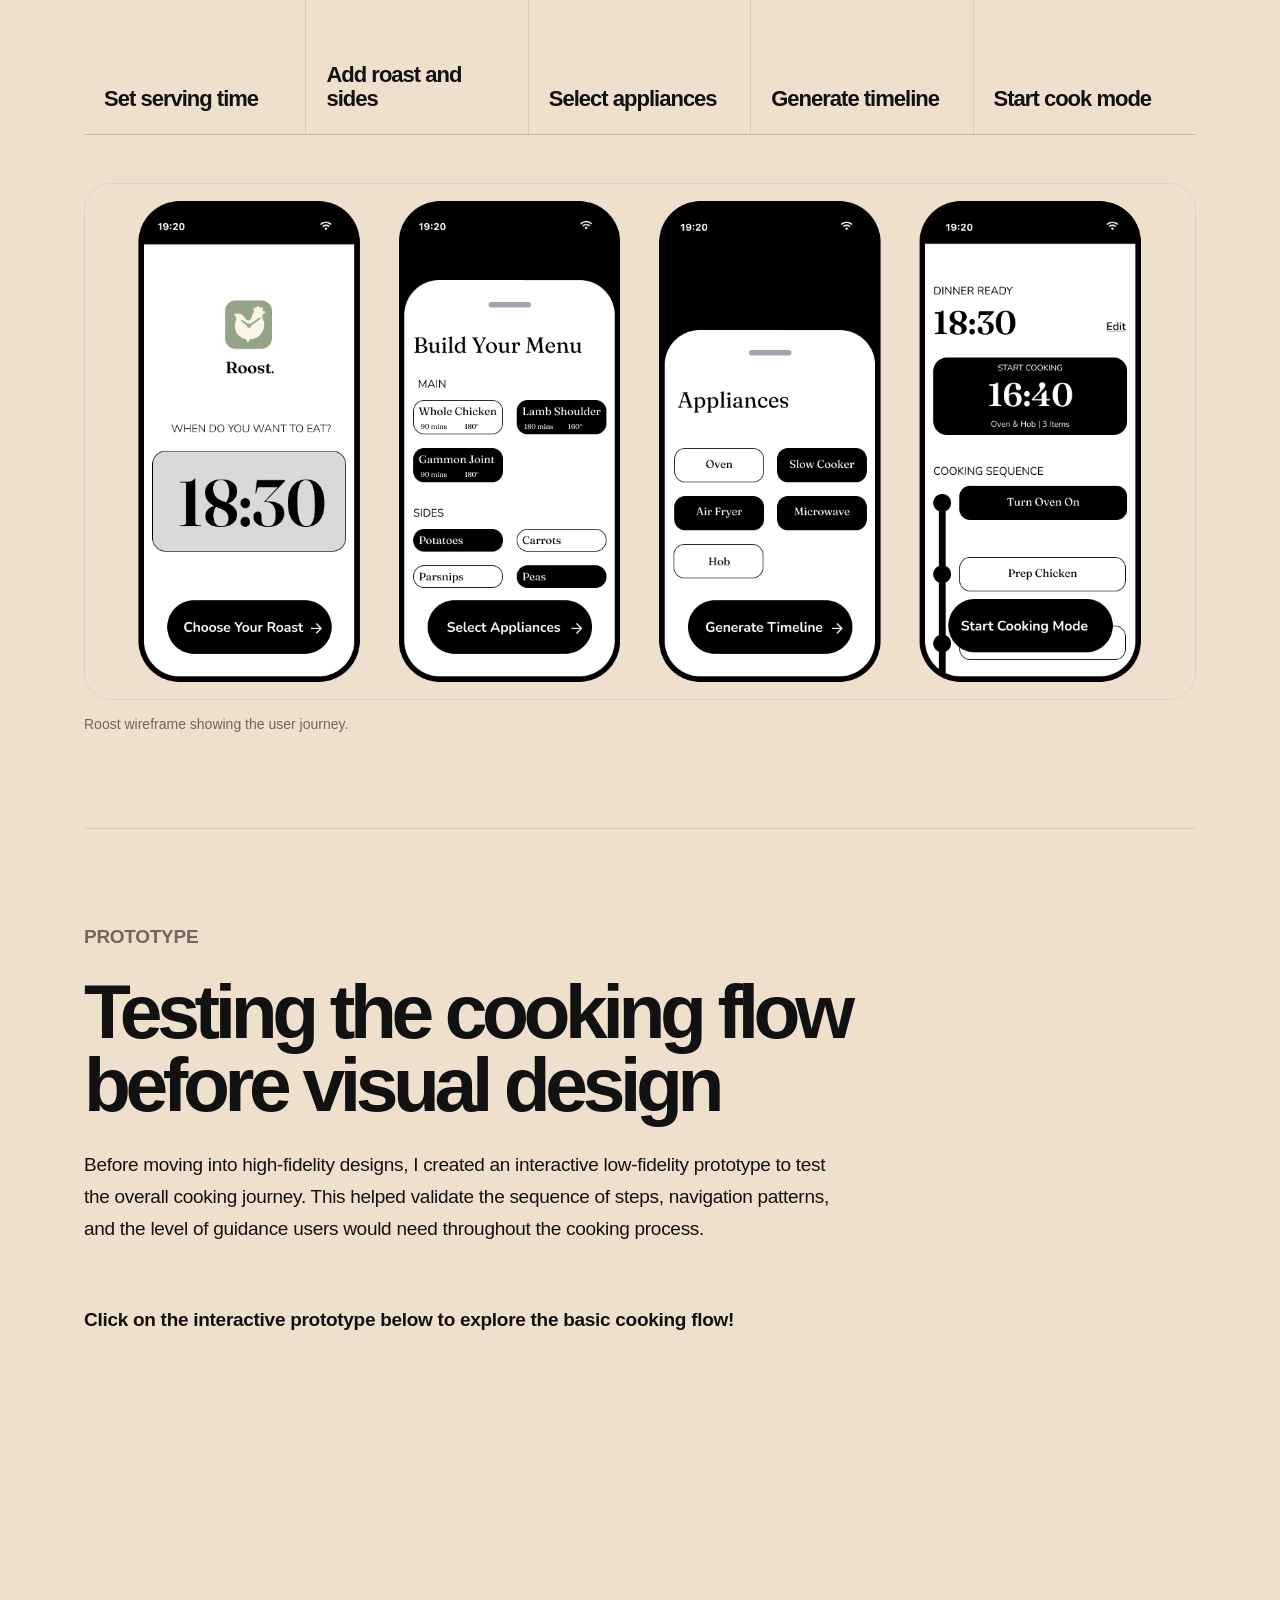
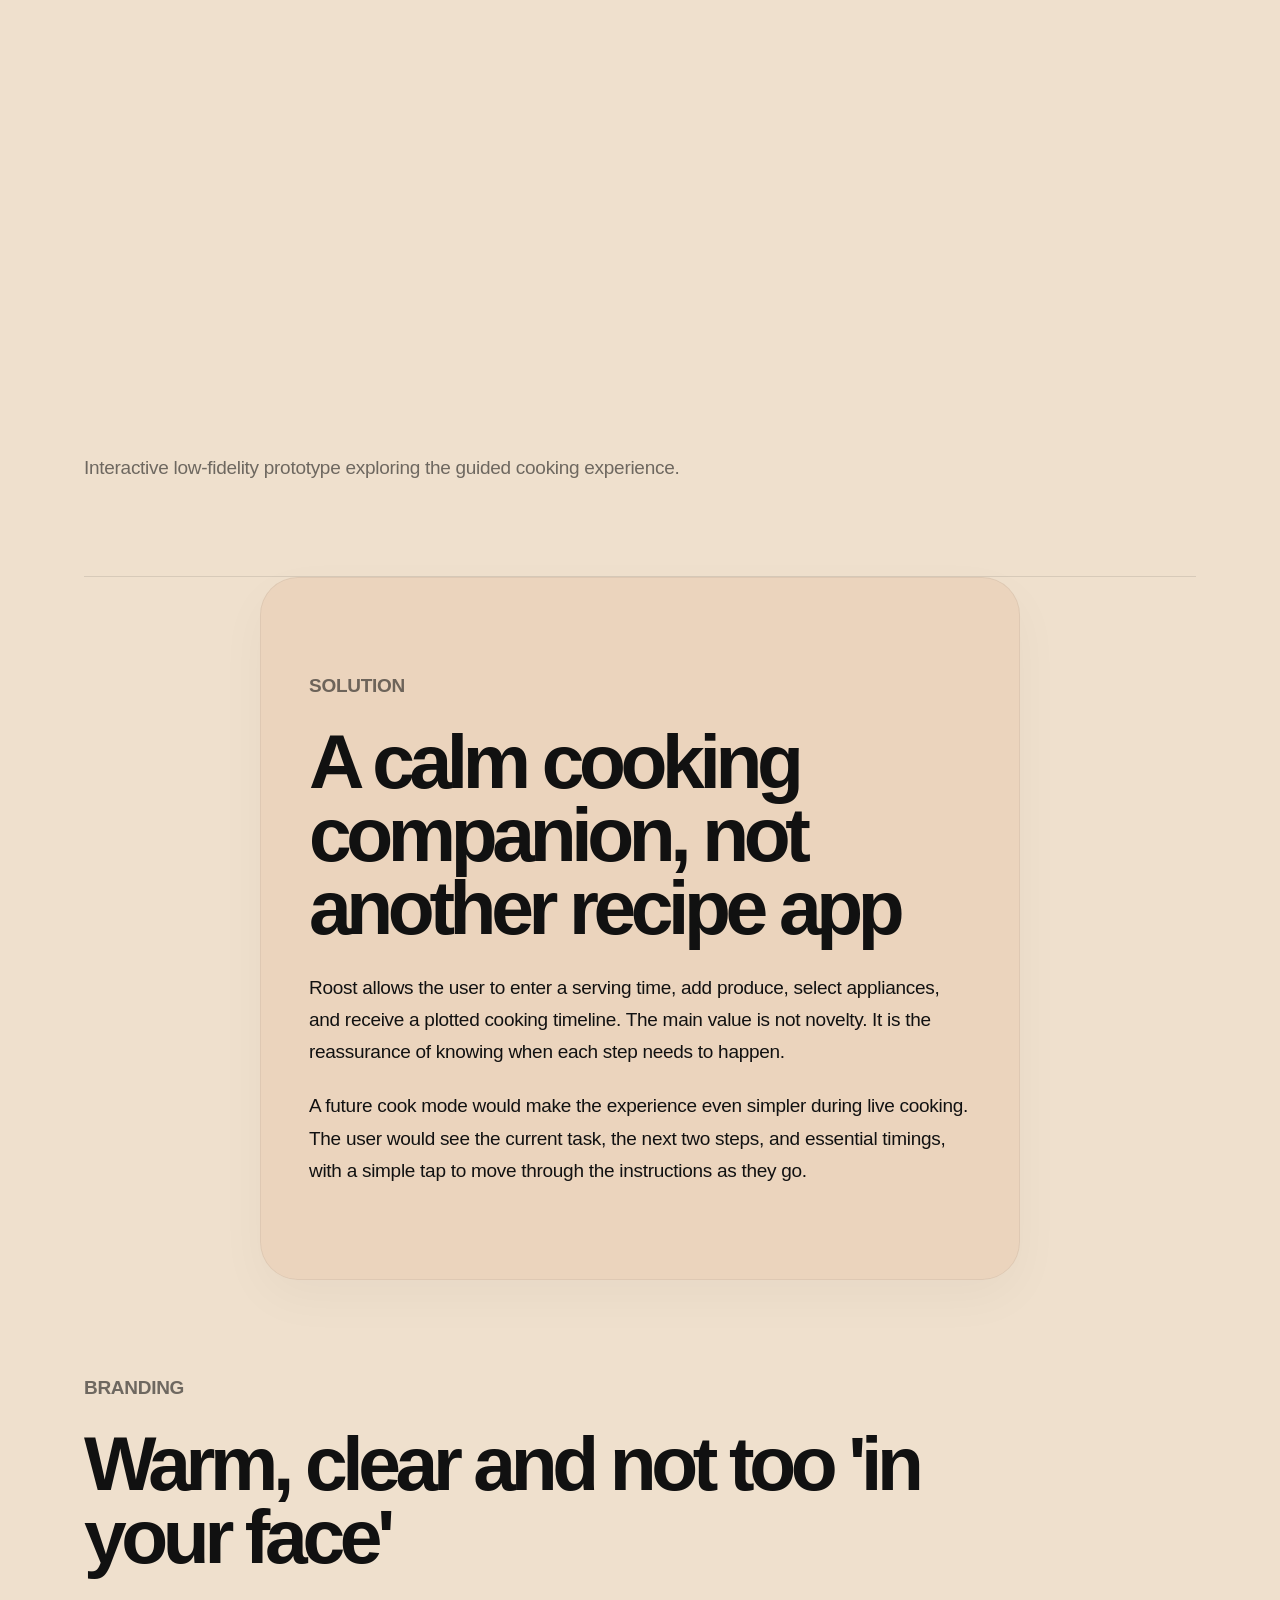
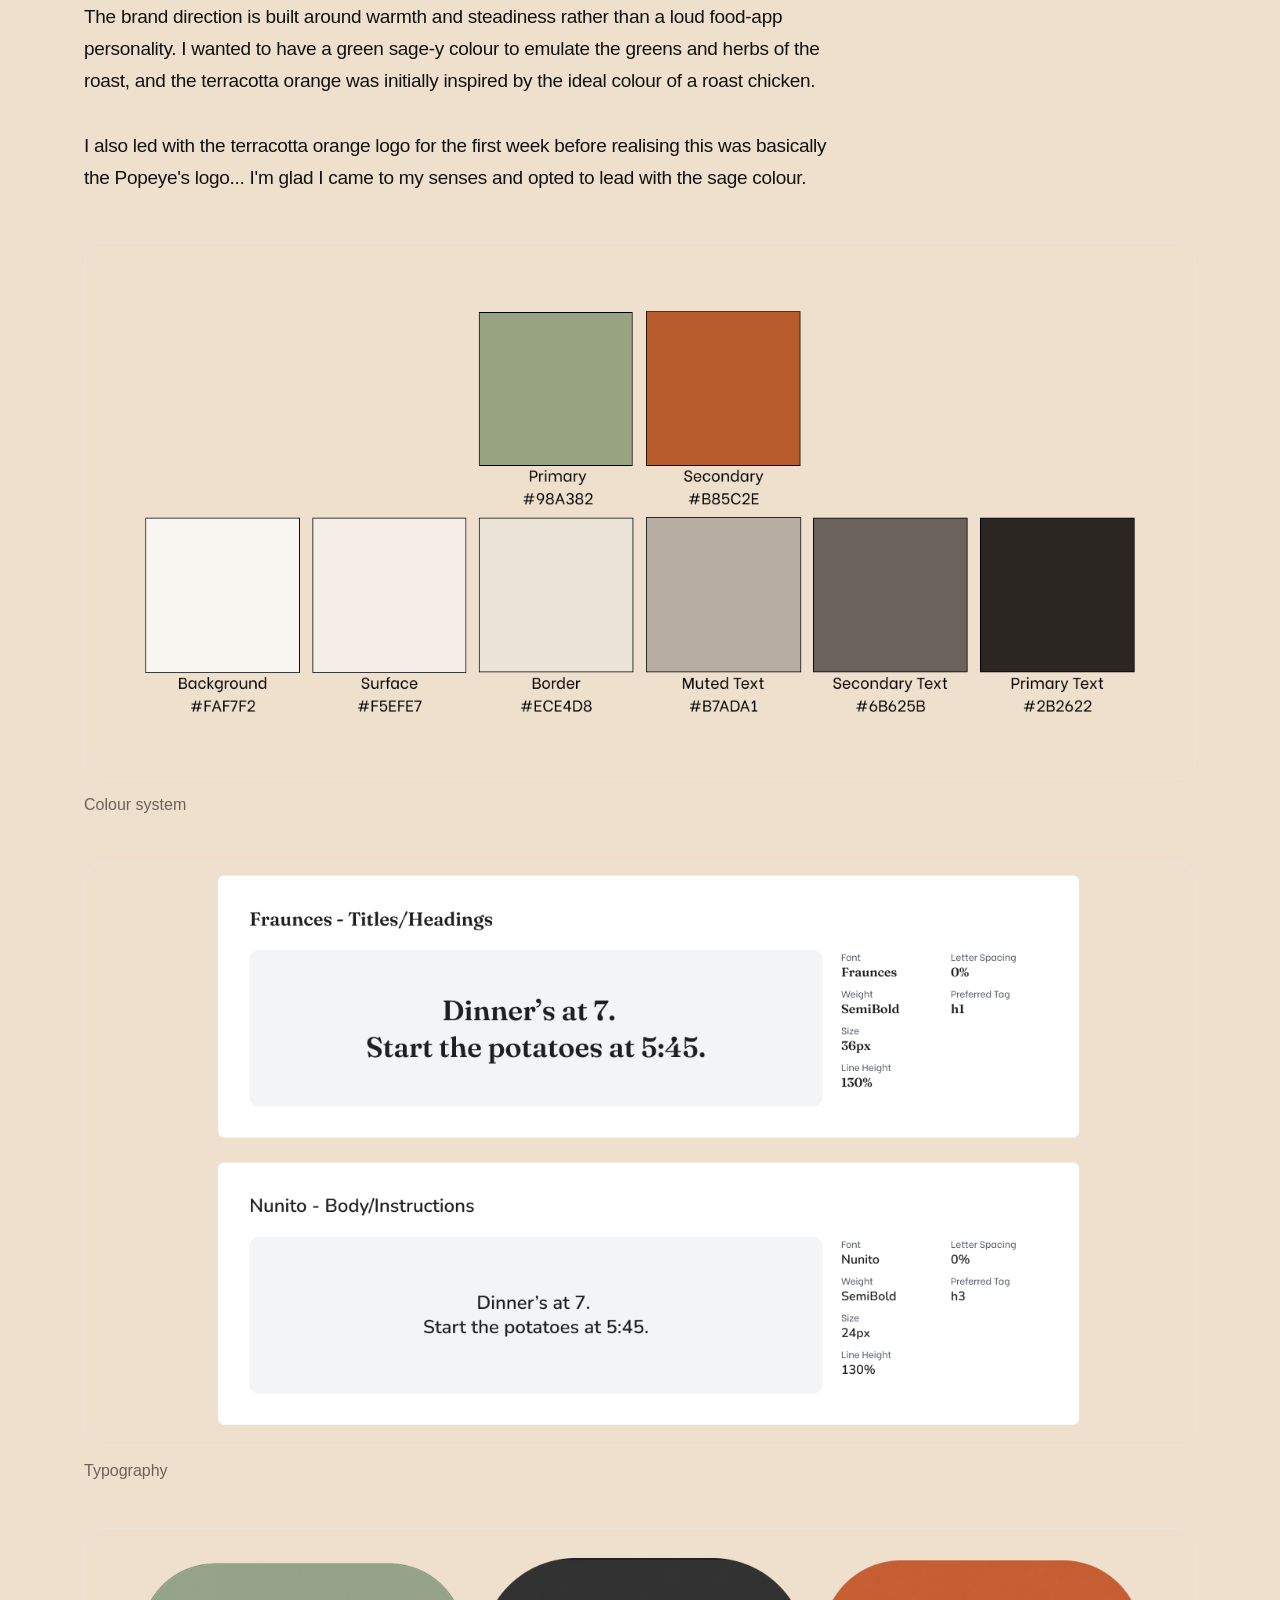
==== commit fbf7a511: "wording changes" ====
--- a/case-study-one.html
+++ b/case-study-one.html
@@ -780,7 +780,7 @@
           <p class="persona-role">Beginner student cook</p>
           <p>Jamie is comfortable with apps, but not especially confident cooking a full roast. He needs the process broken down clearly without feeling patronised or overloaded.</p>
           <br>
-          <h3>"I am confident in the kitchen, but juggling multiple tasks can be overwhelming."</h3>
+          <h3>"I am confident in the kitchen, but juggling multiple tasks can be overwhelming. I had a friend who wasted £45 on a roast and I can't afford that."</h3>
         </div>
       </article>
 
@@ -950,7 +950,7 @@
     <h2>The idea resonated because the problem was familiar.</h2>
 
     <p>
-      The response to the concept was encouraging. All five users said Roost would help with stress around making a roast. Three users also asked about in-app timers, which suggested that the live cooking experience should become a bigger part of the next design iteration.
+      The response to the concept was encouraging. All users said Roost would help with stress around making a roast. Some users also asked about in-app timers, which suggested that the live cooking experience should become a bigger part of the next design iteration.
     </p>
 
     <table class="validation-table" aria-label="Validation findings">
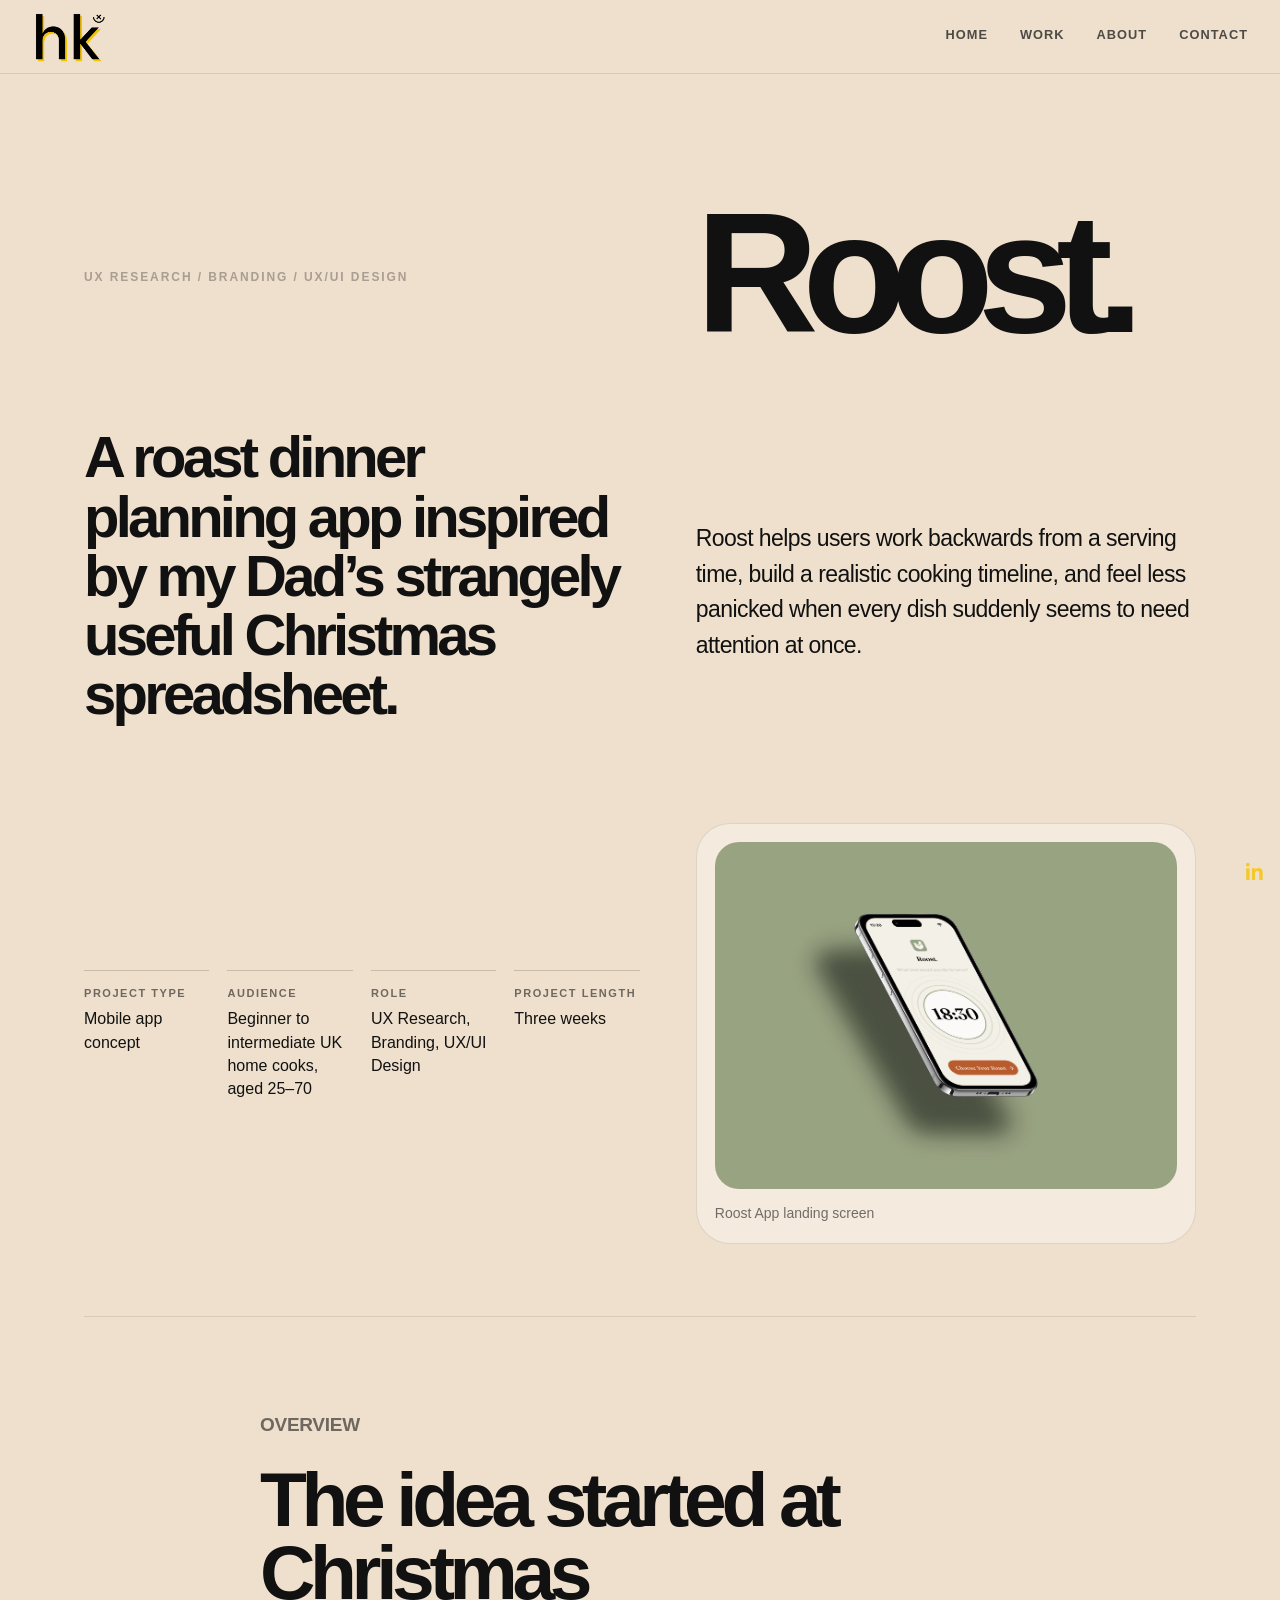
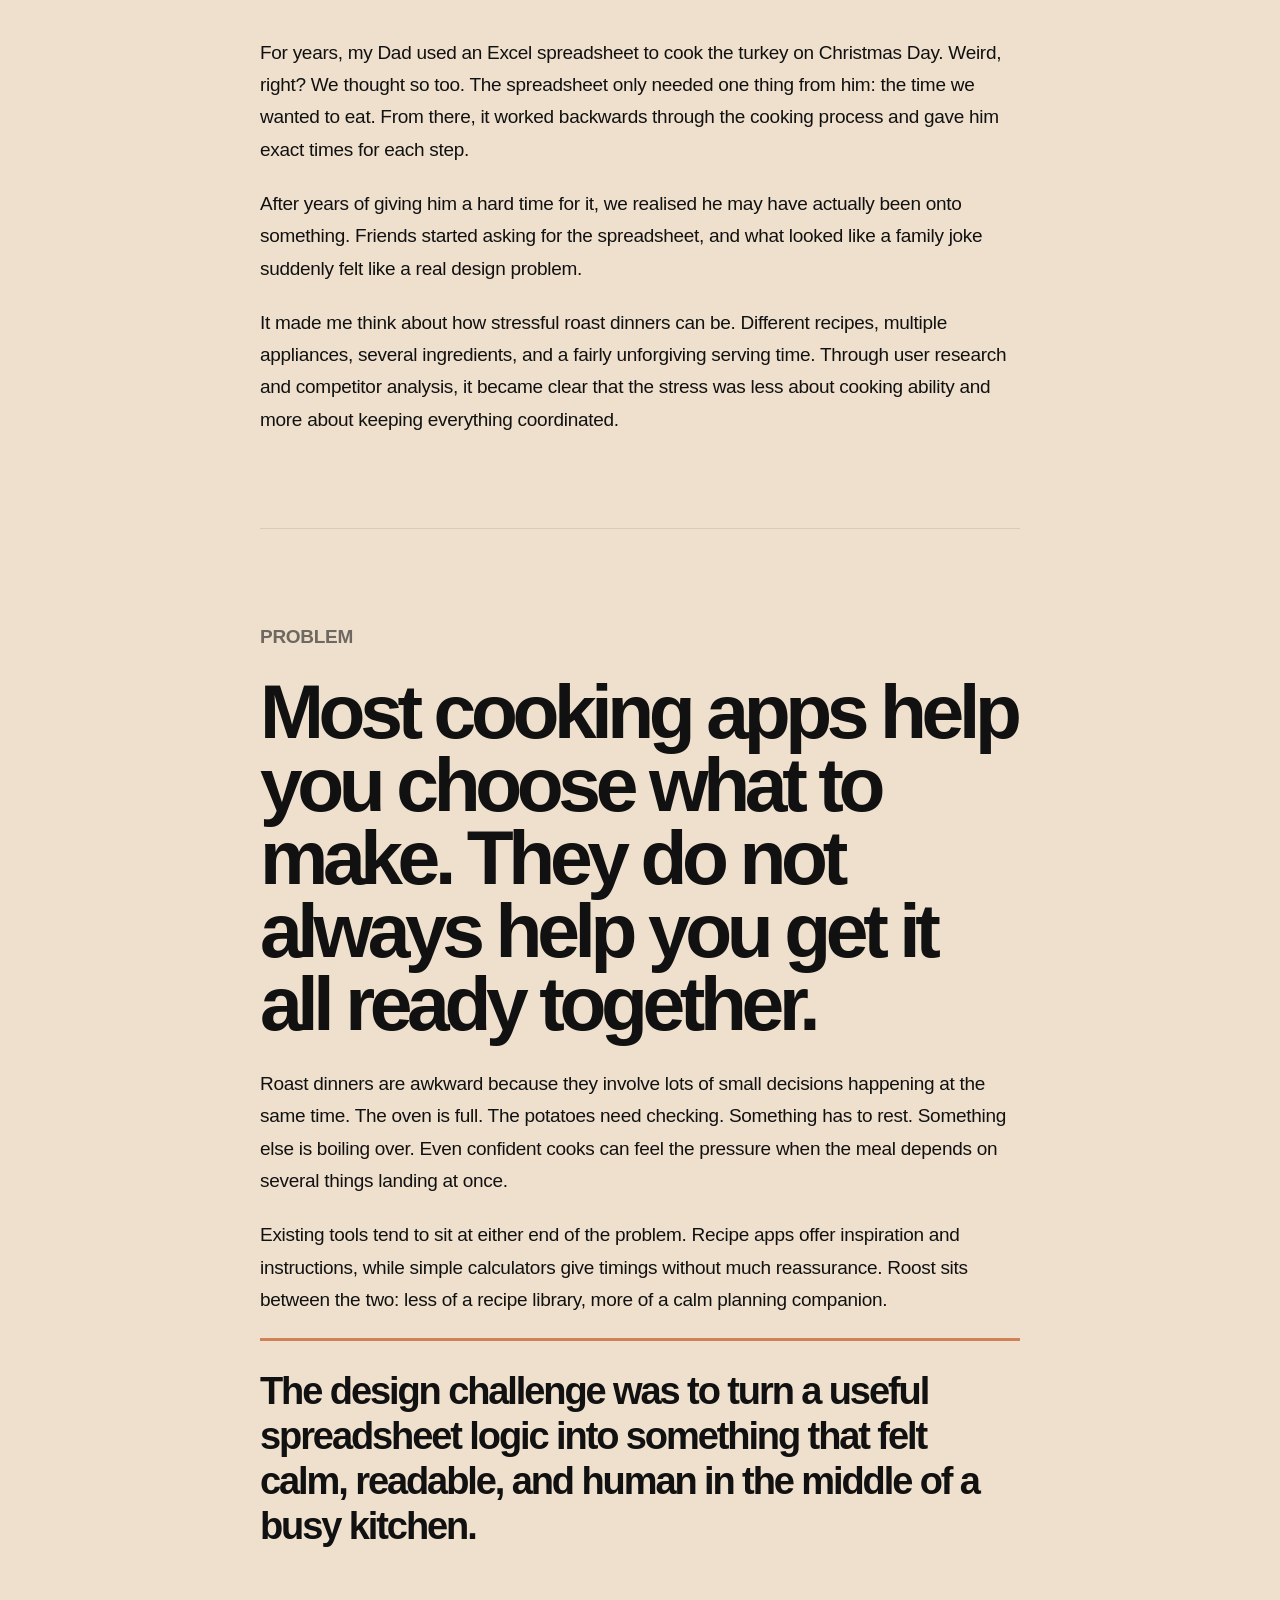
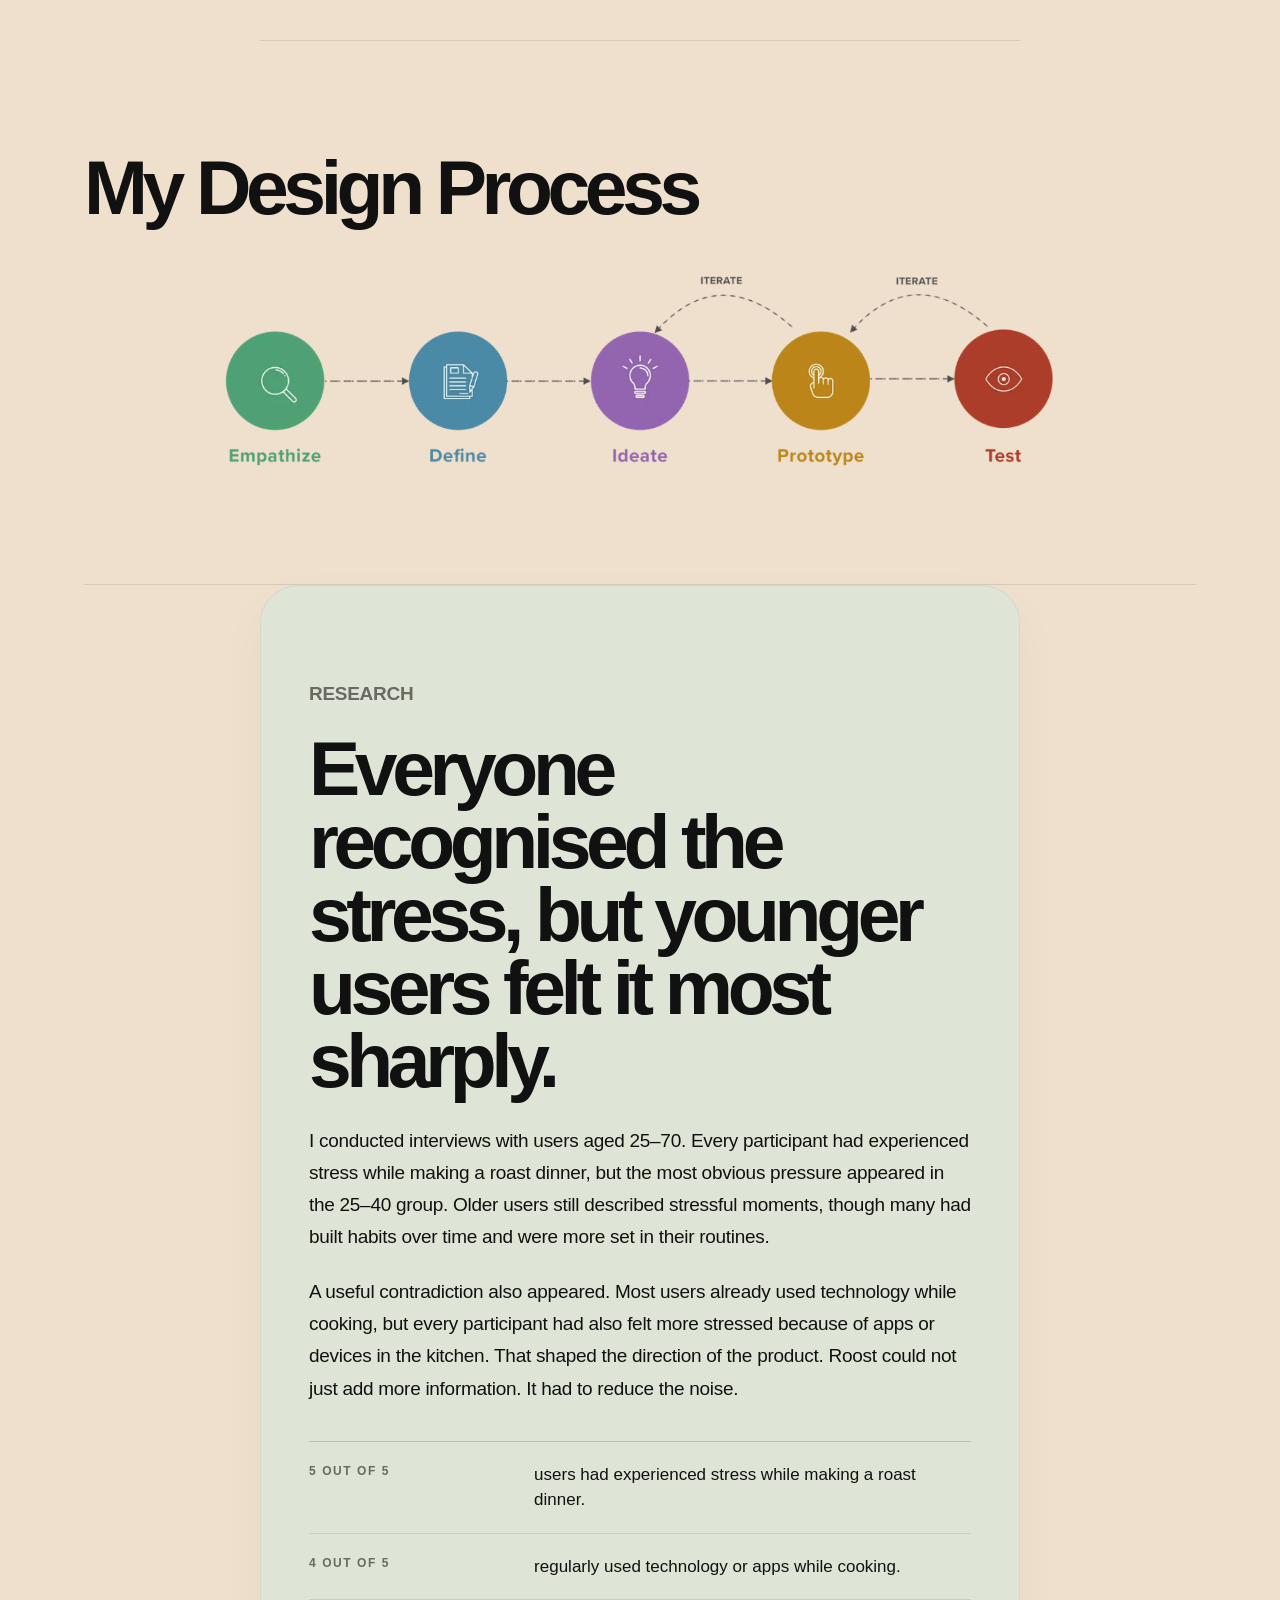
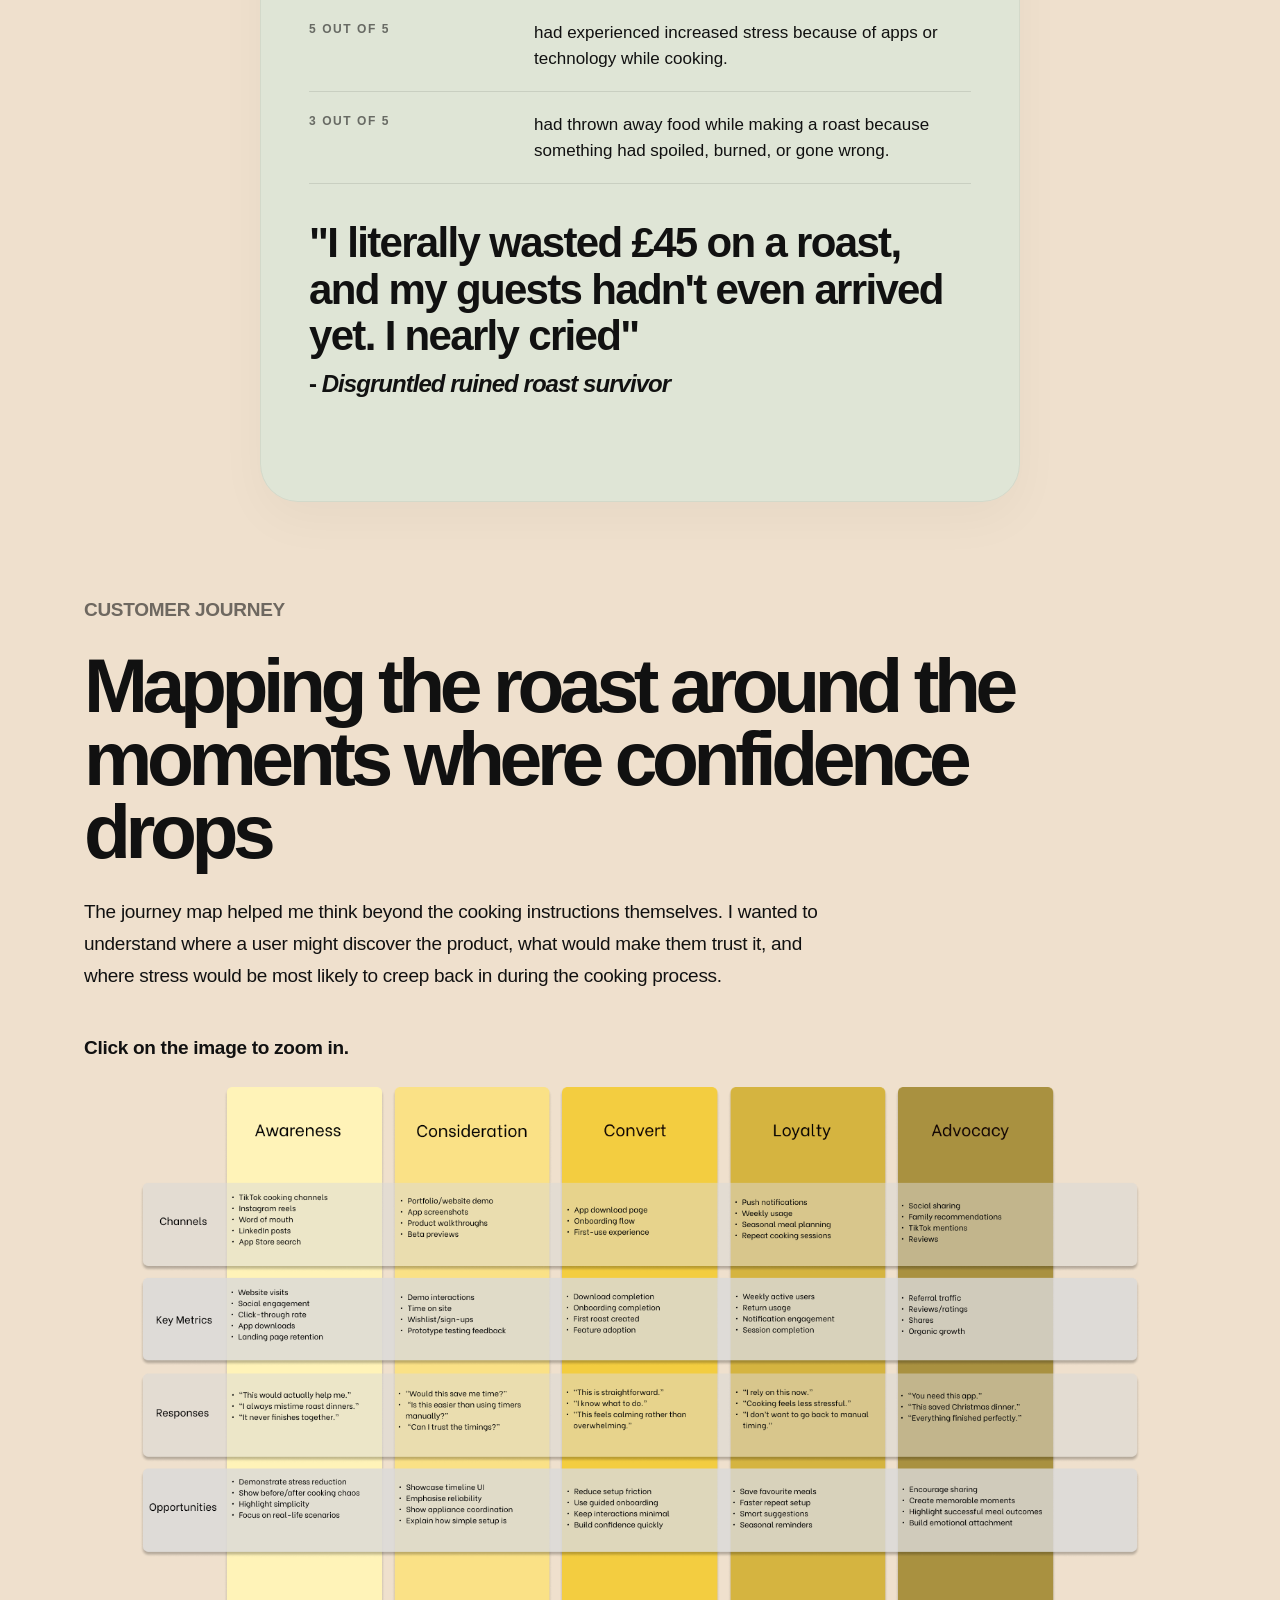
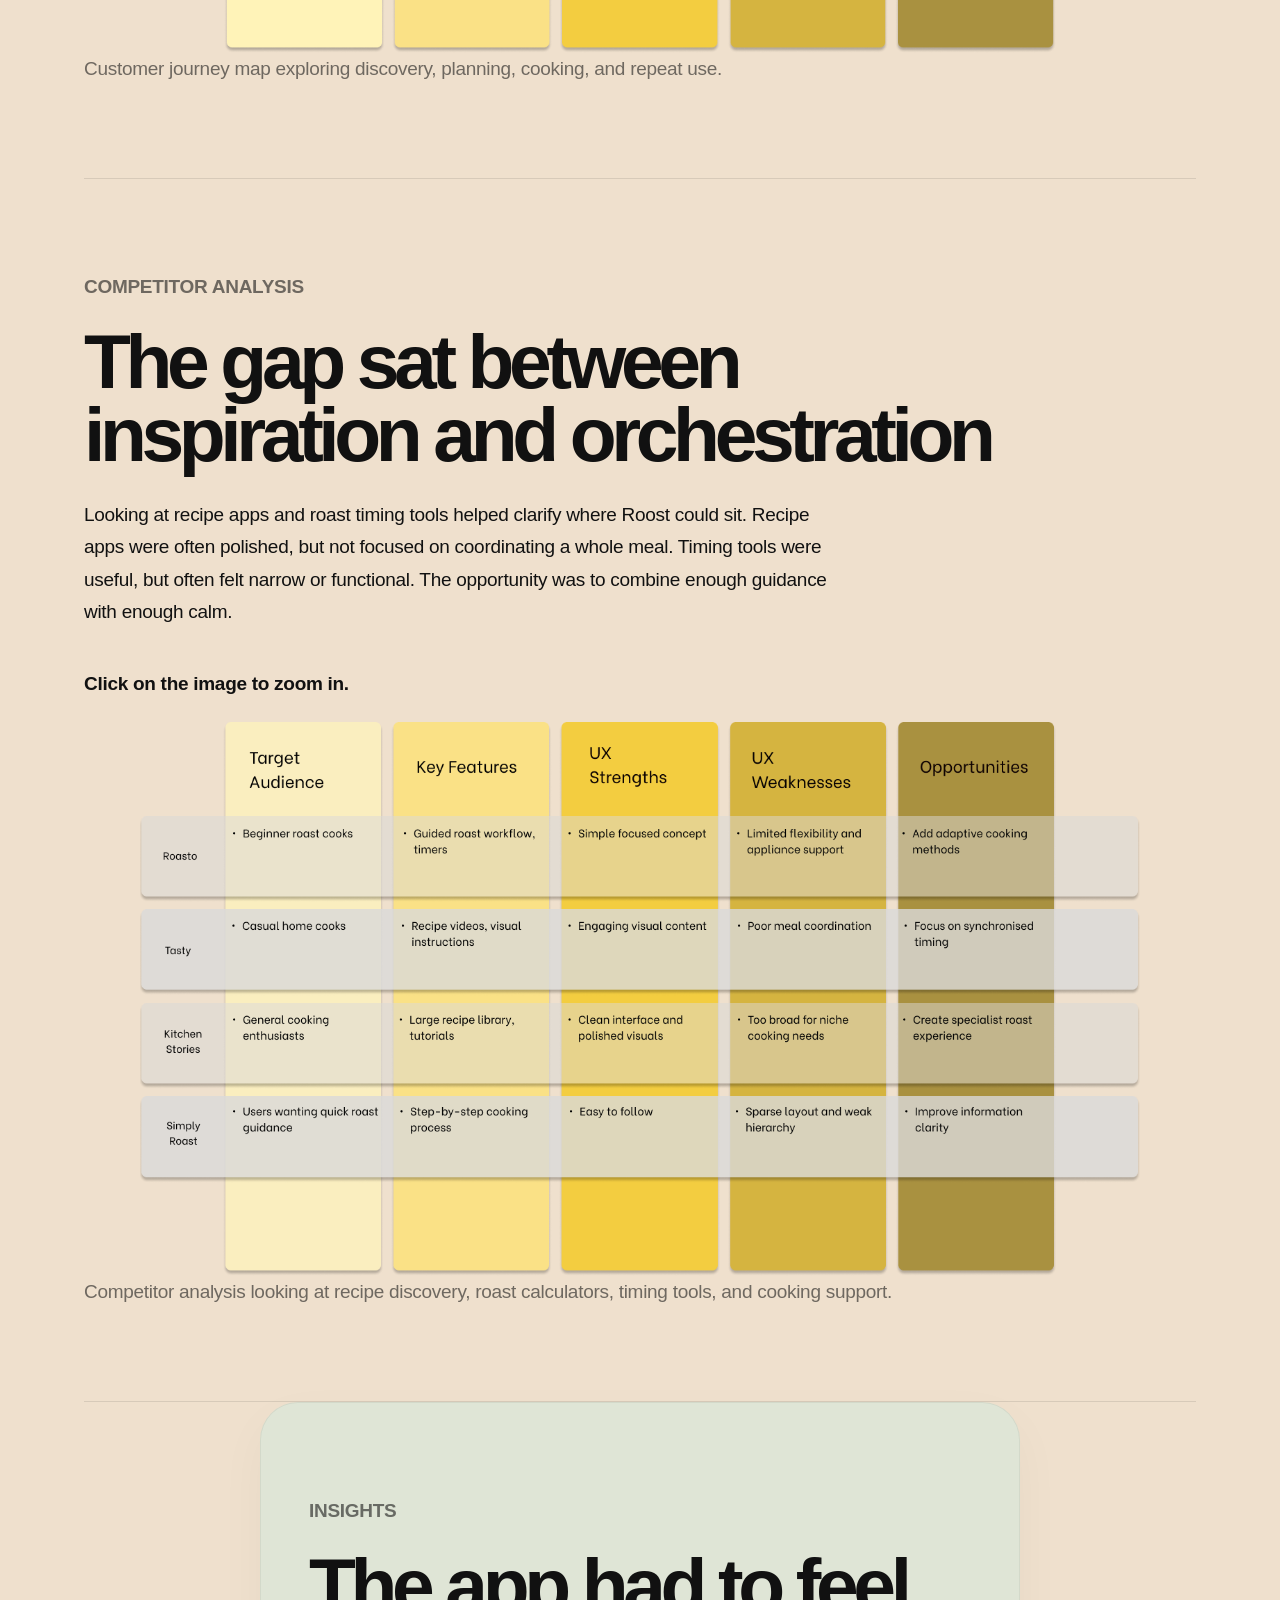
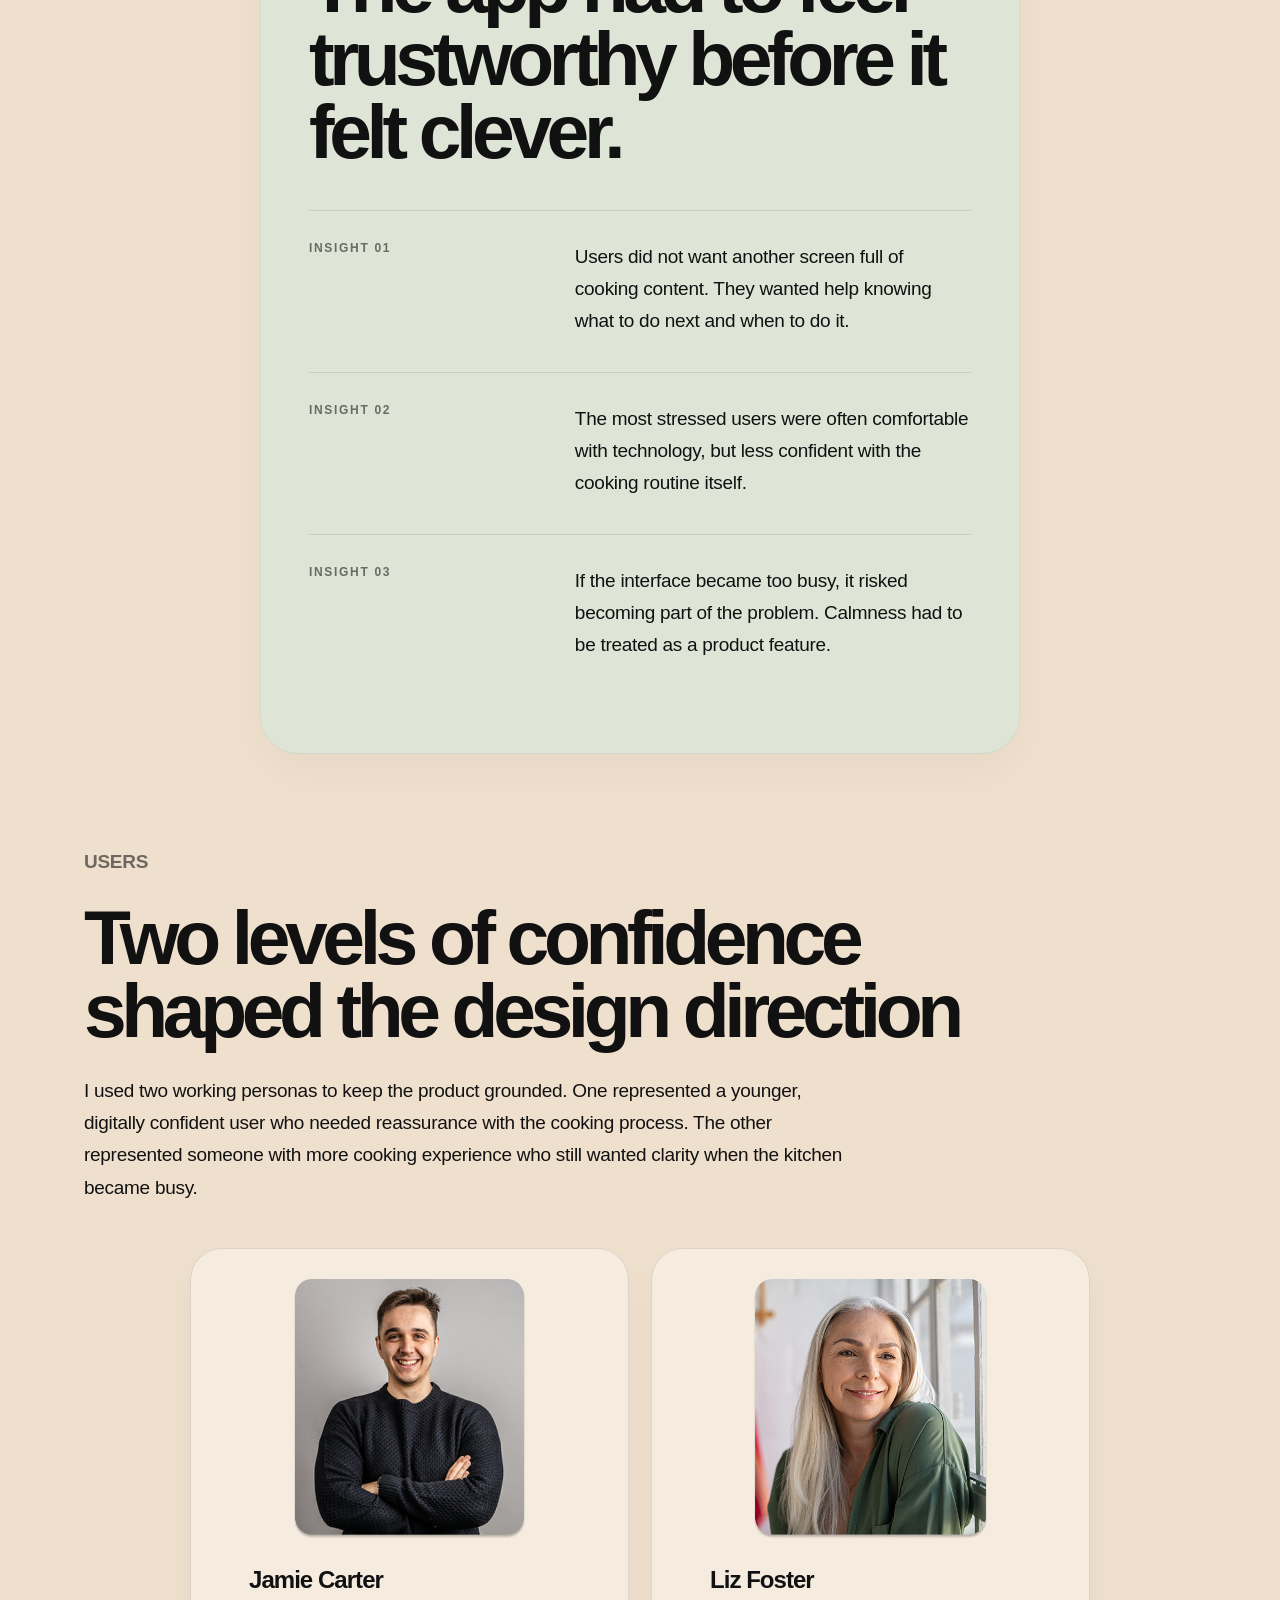
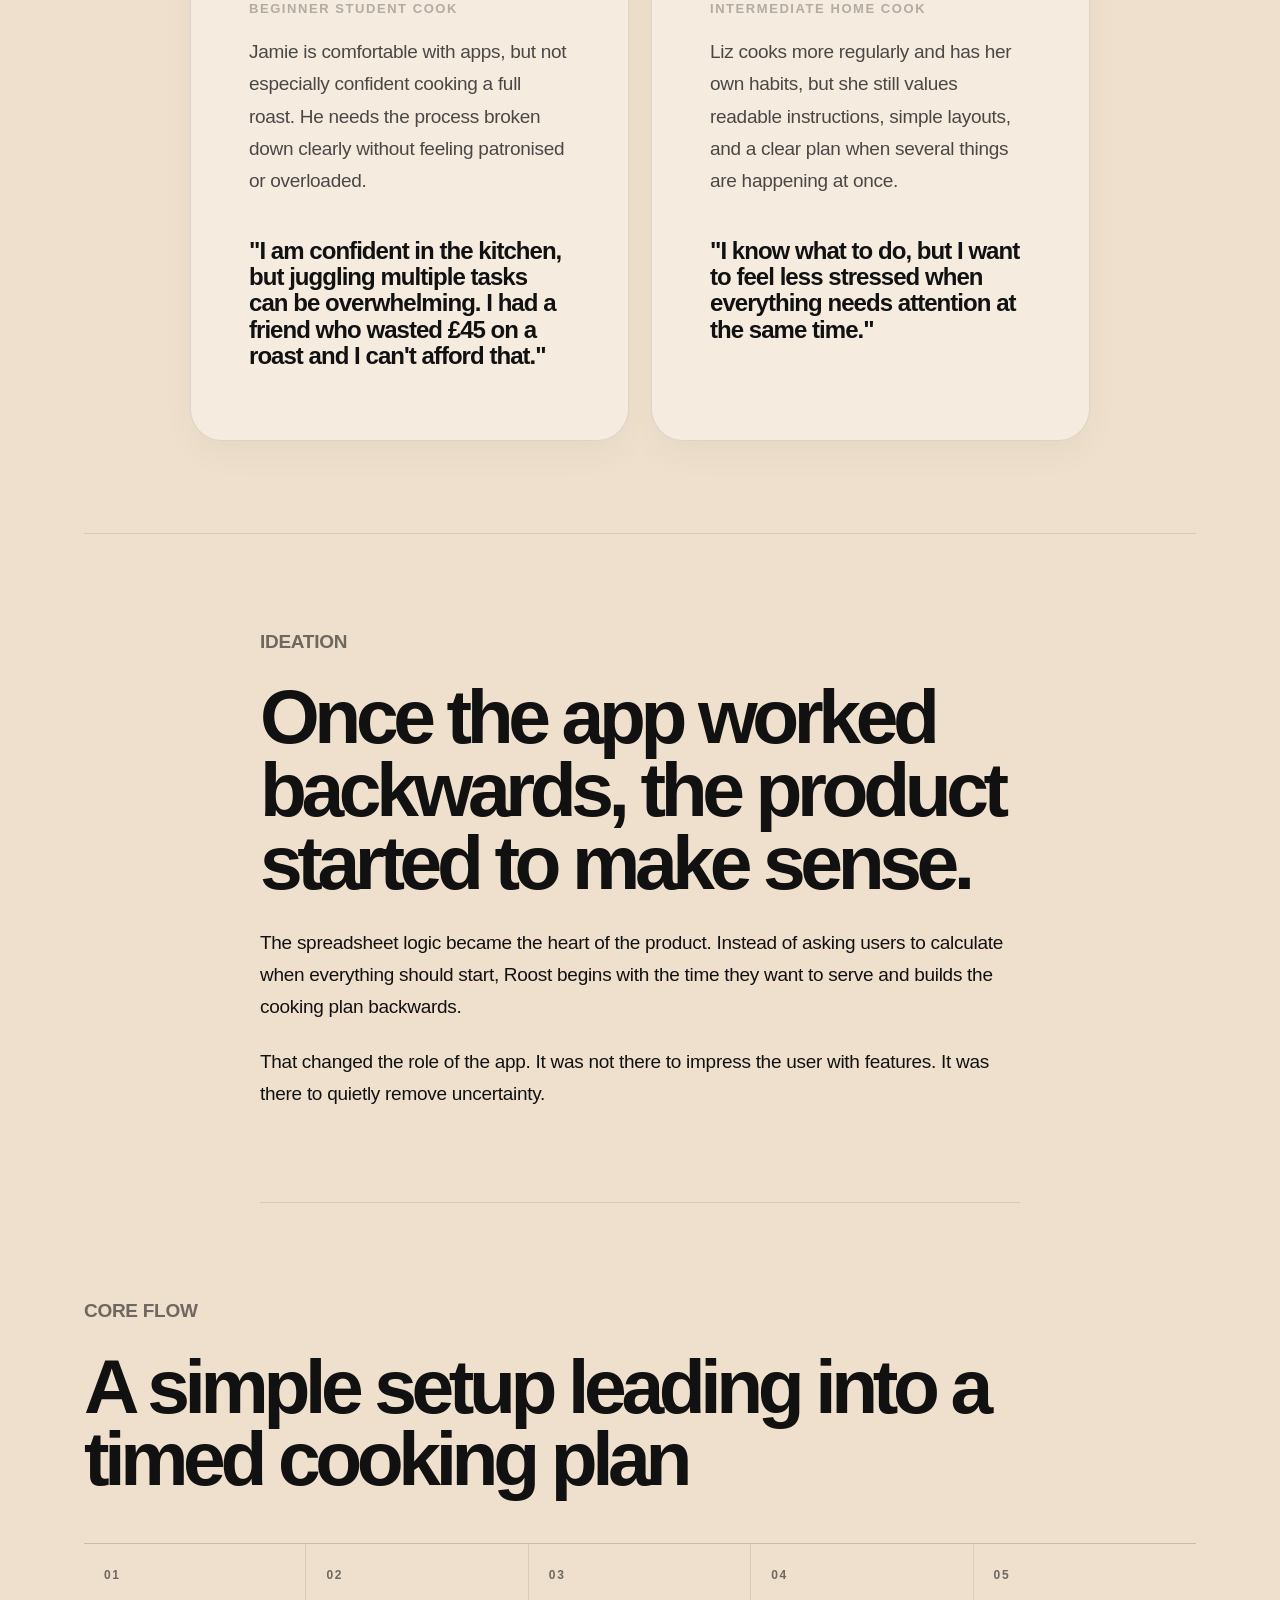
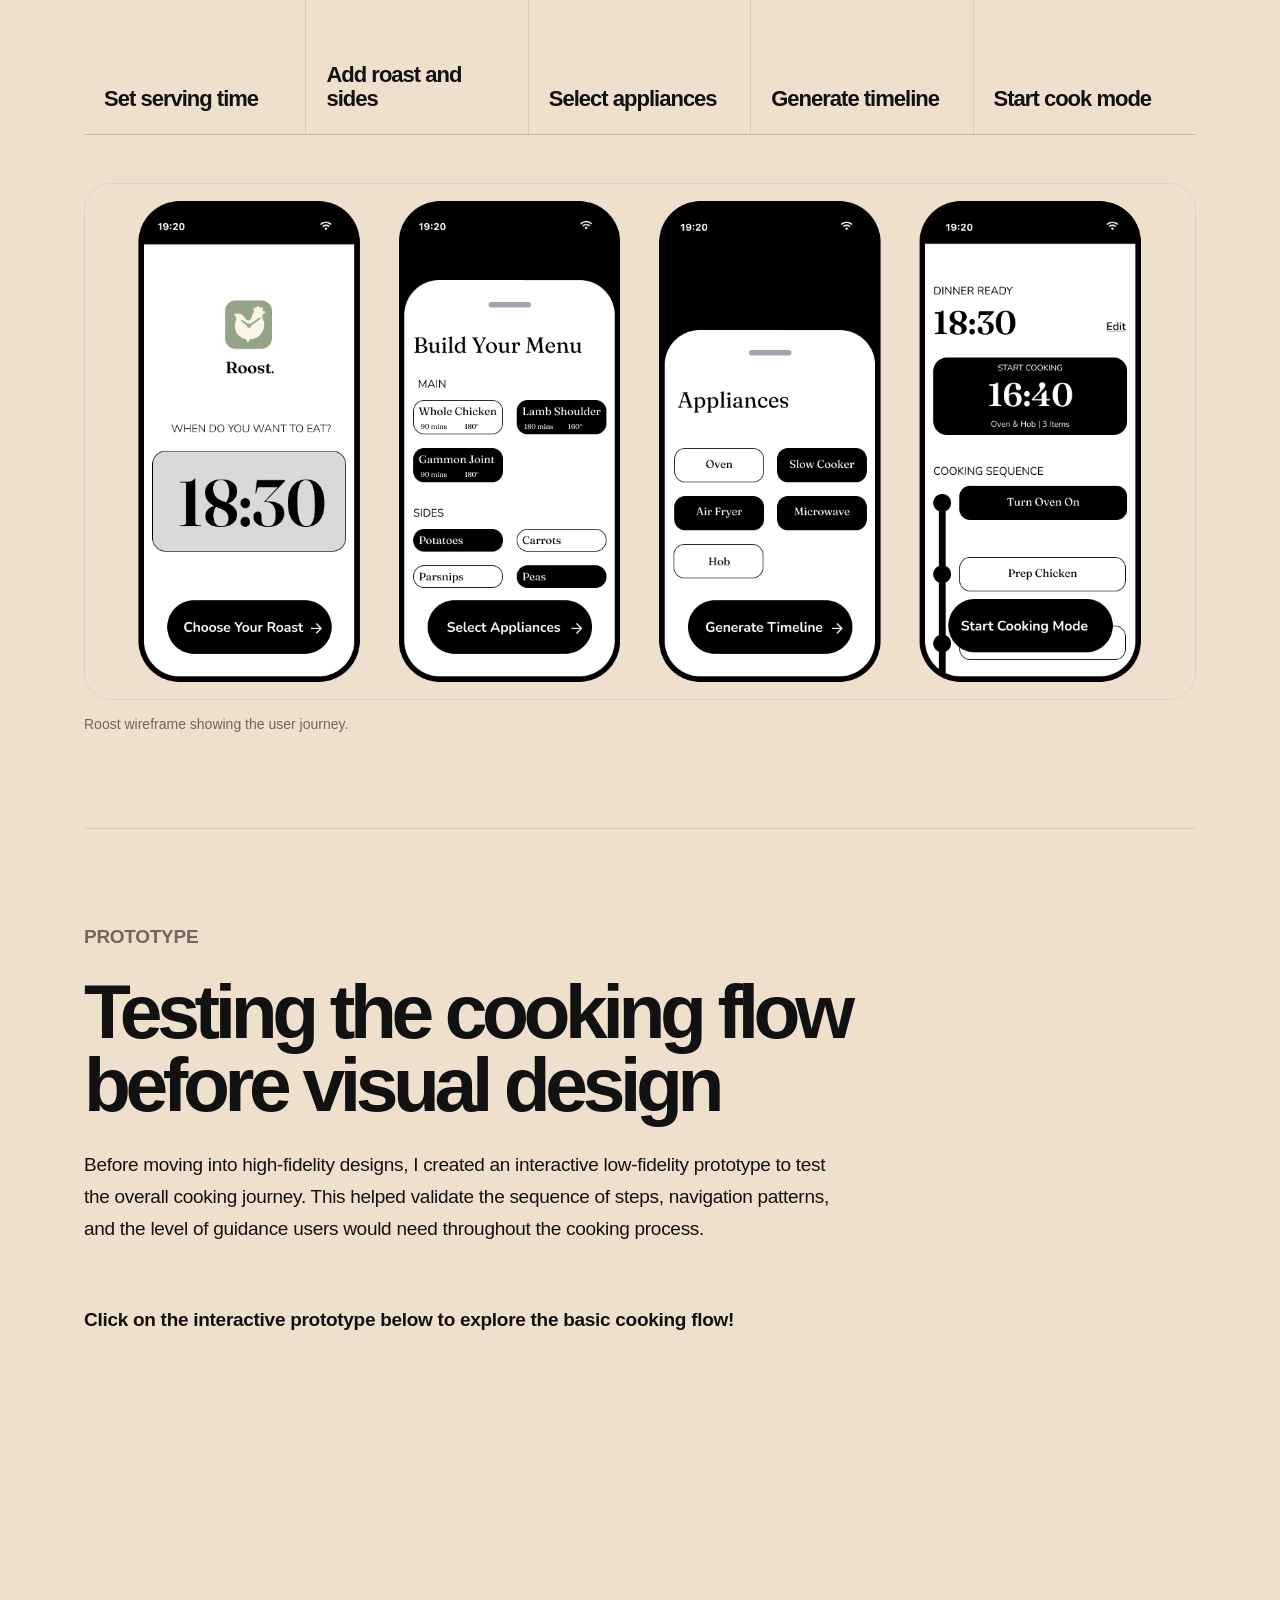
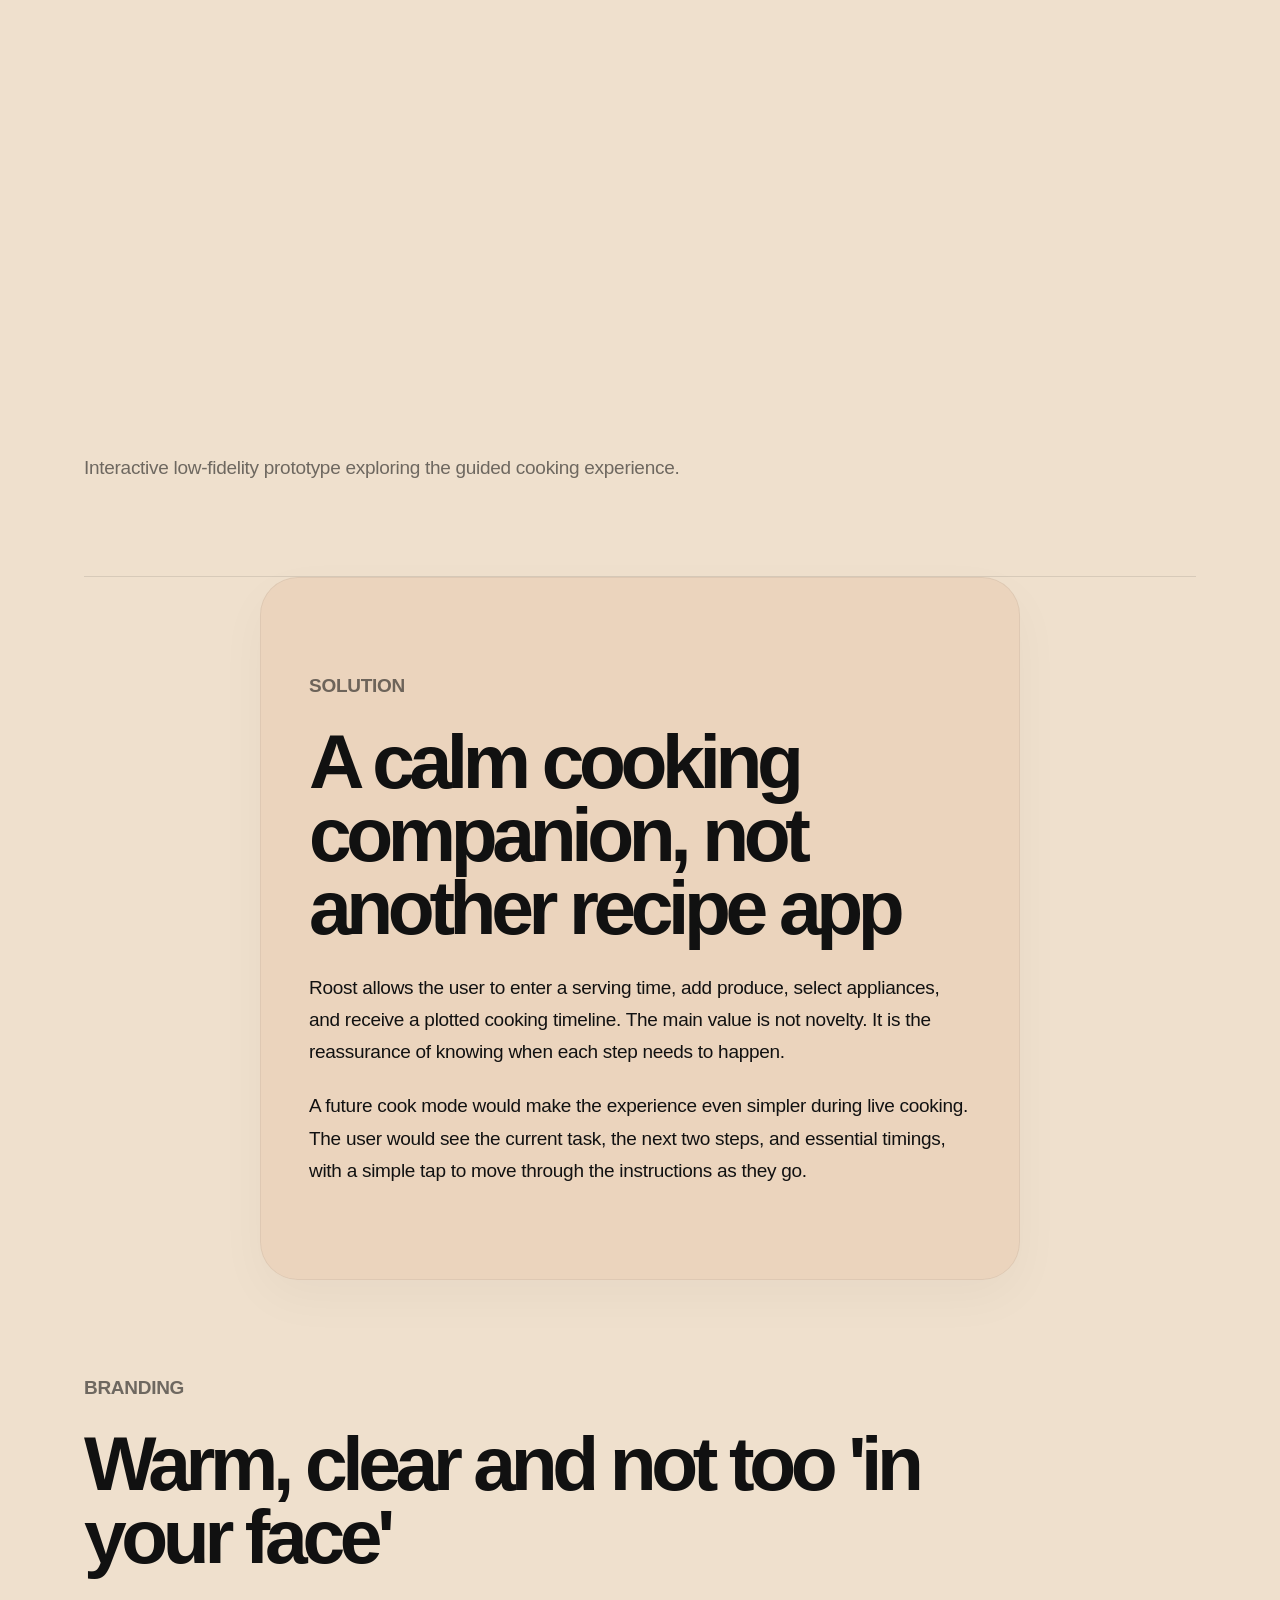
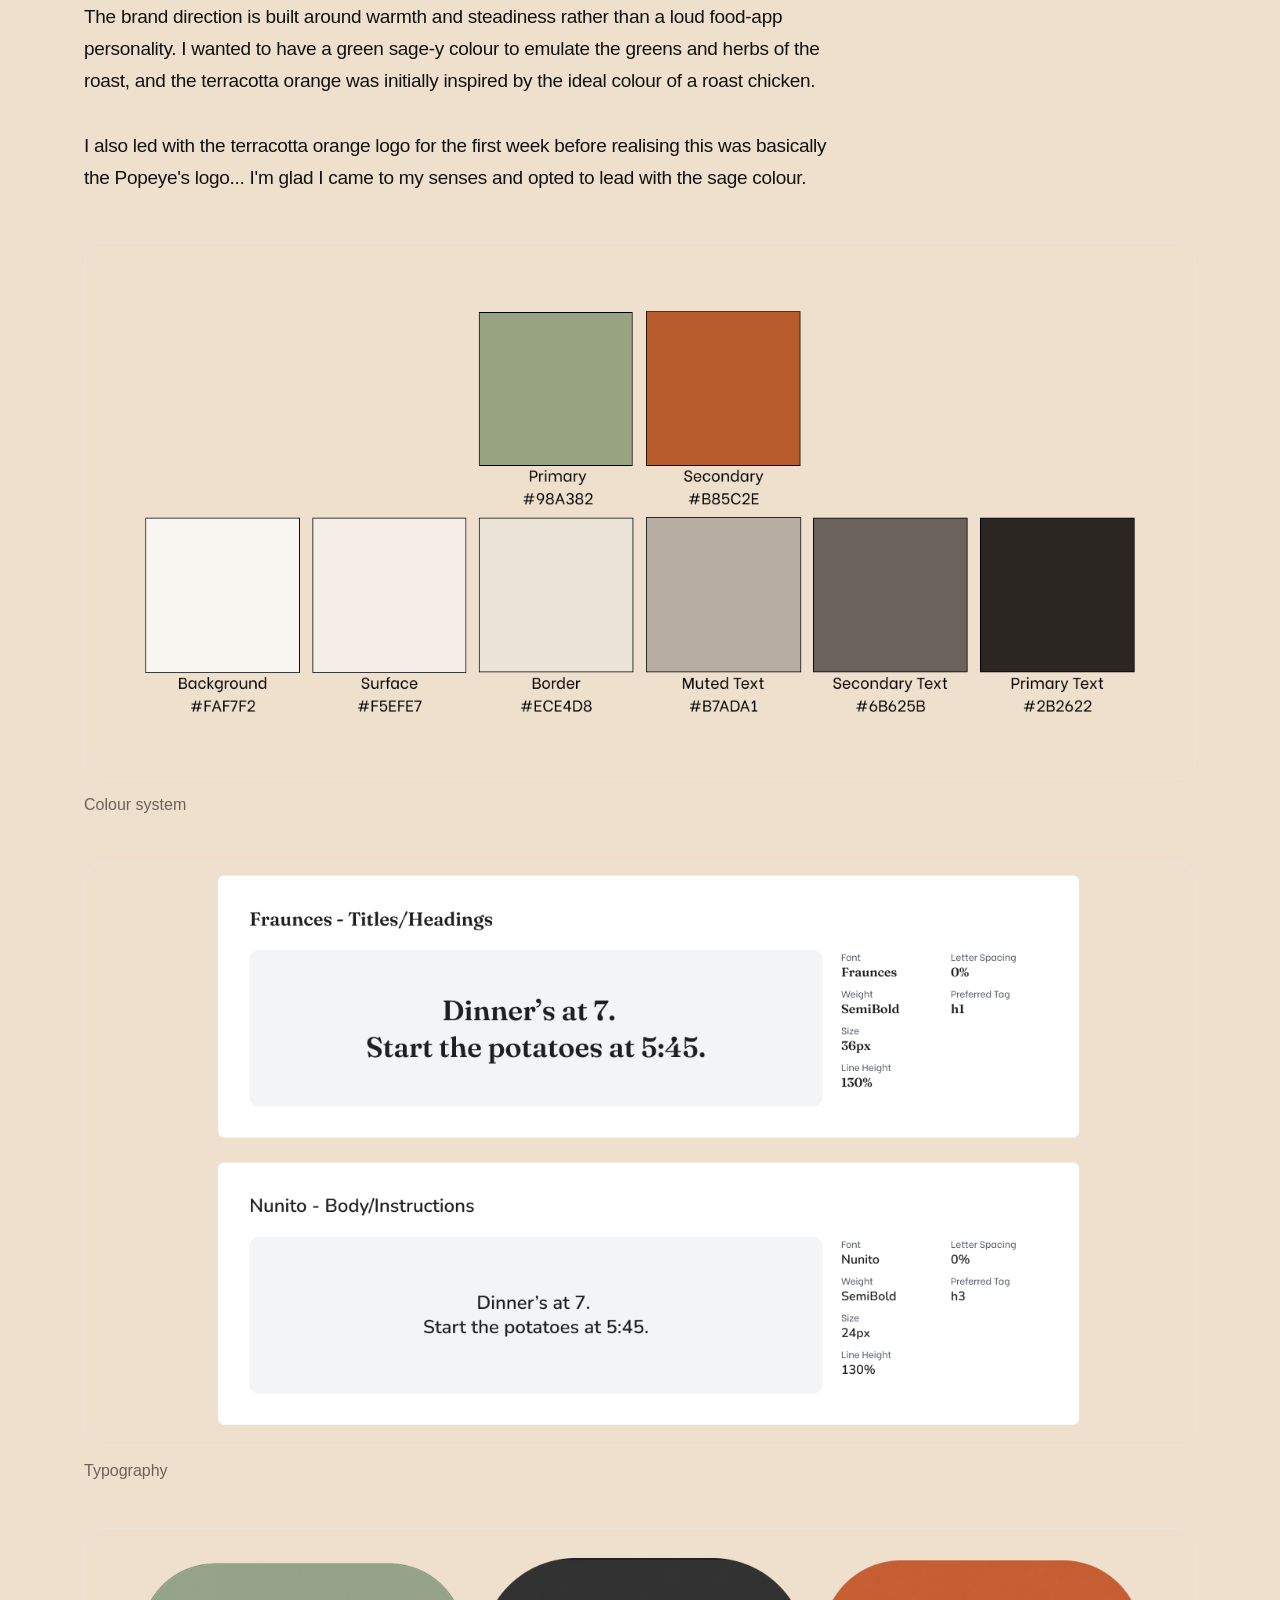
==== commit 46fd3b14: "full css page changes" ====
--- a/case-study-one.html
+++ b/case-study-one.html
@@ -699,7 +699,7 @@
     </table>
     <br>
   <br>
-    <h3 style="font-size: 42px;">"I literally wasted £45 on a roast, and my guests hadn't even arrived yet. I nearly cried"</h3> <h3>- <i>Disgruntled ruined roast victim</i></h3>
+    <h3 style="font-size: 42px;">"I literally wasted £45 on a roast, and my guests hadn't even arrived yet. I nearly cried"</h3> <h3>- <i>Disgruntled ruined roast survivor</i></h3>
   </section>
 
   <section class="section section-wide js-reveal">
--- a/css/styles.css
+++ b/css/styles.css
@@ -259,13 +259,25 @@
 .intro,
 .about-page,
 .contact-page {
-  max-width: 920px;
-  margin: 0 auto;
-  padding: 5rem 2rem 6rem;
-  border-top: 1px solid rgba(17, 17, 17, 0.1);
-  display: grid;
-  grid-template-columns: 0.7fr 1.3fr;
-  gap: 3rem;
+  max-width: 1180px;
+  min-height: calc(100vh - 74px);
+  padding: 8rem 2rem 5rem;
+  display: grid;
+  grid-template-columns: 220px minmax(0, 760px);
+  gap: 4rem;
+  align-items: start;
+}
+
+.contact-page .intro-text {
+  font-size: clamp(2.4rem, 4.2vw, 4.8rem);
+  line-height: 1.08;
+  letter-spacing: -0.06em;
+}
+
+.contact-page .contact-copy {
+  margin-top: 3rem;
+  font-size: clamp(1.6rem, 2.6vw, 3rem);
+  line-height: 1.25;
 }
 
 .section-label {
@@ -1349,4 +1361,44 @@
 
 .underline-reveal.active {
   background-size: 100% 0.22em;
+}
+
+.resume-btn {
+  position: relative;
+  display: inline-flex;
+  align-items: center;
+
+  width: fit-content;
+  justify-self: start; /* important in grid */
+
+  padding: 14px 28px;
+  background: #000;
+  color: #fff;
+  text-decoration: none;
+  font-weight: 700;
+  border-radius: 16px;
+
+  box-shadow: 10px 10px 0 #f5c400;
+  transition: all 0.25s ease;
+  background-color 0.25s ease,
+    color 0.25s ease,
+    box-shadow 0.25s ease;
+}
+
+.resume-btn::after {
+  content: "";
+  position: absolute;
+  top: 8px;
+  left: 8px;
+  width: 100%;
+  height: 100%;
+  background: #ffd400;
+  border-radius: 10px;
+  z-index: -1; /* yellow behind */
+}
+
+.resume-btn:hover {
+  box-shadow:
+    10px 10px 0 #f5c400,
+    0 0 20px rgba(245,196,0,0.4);
 }
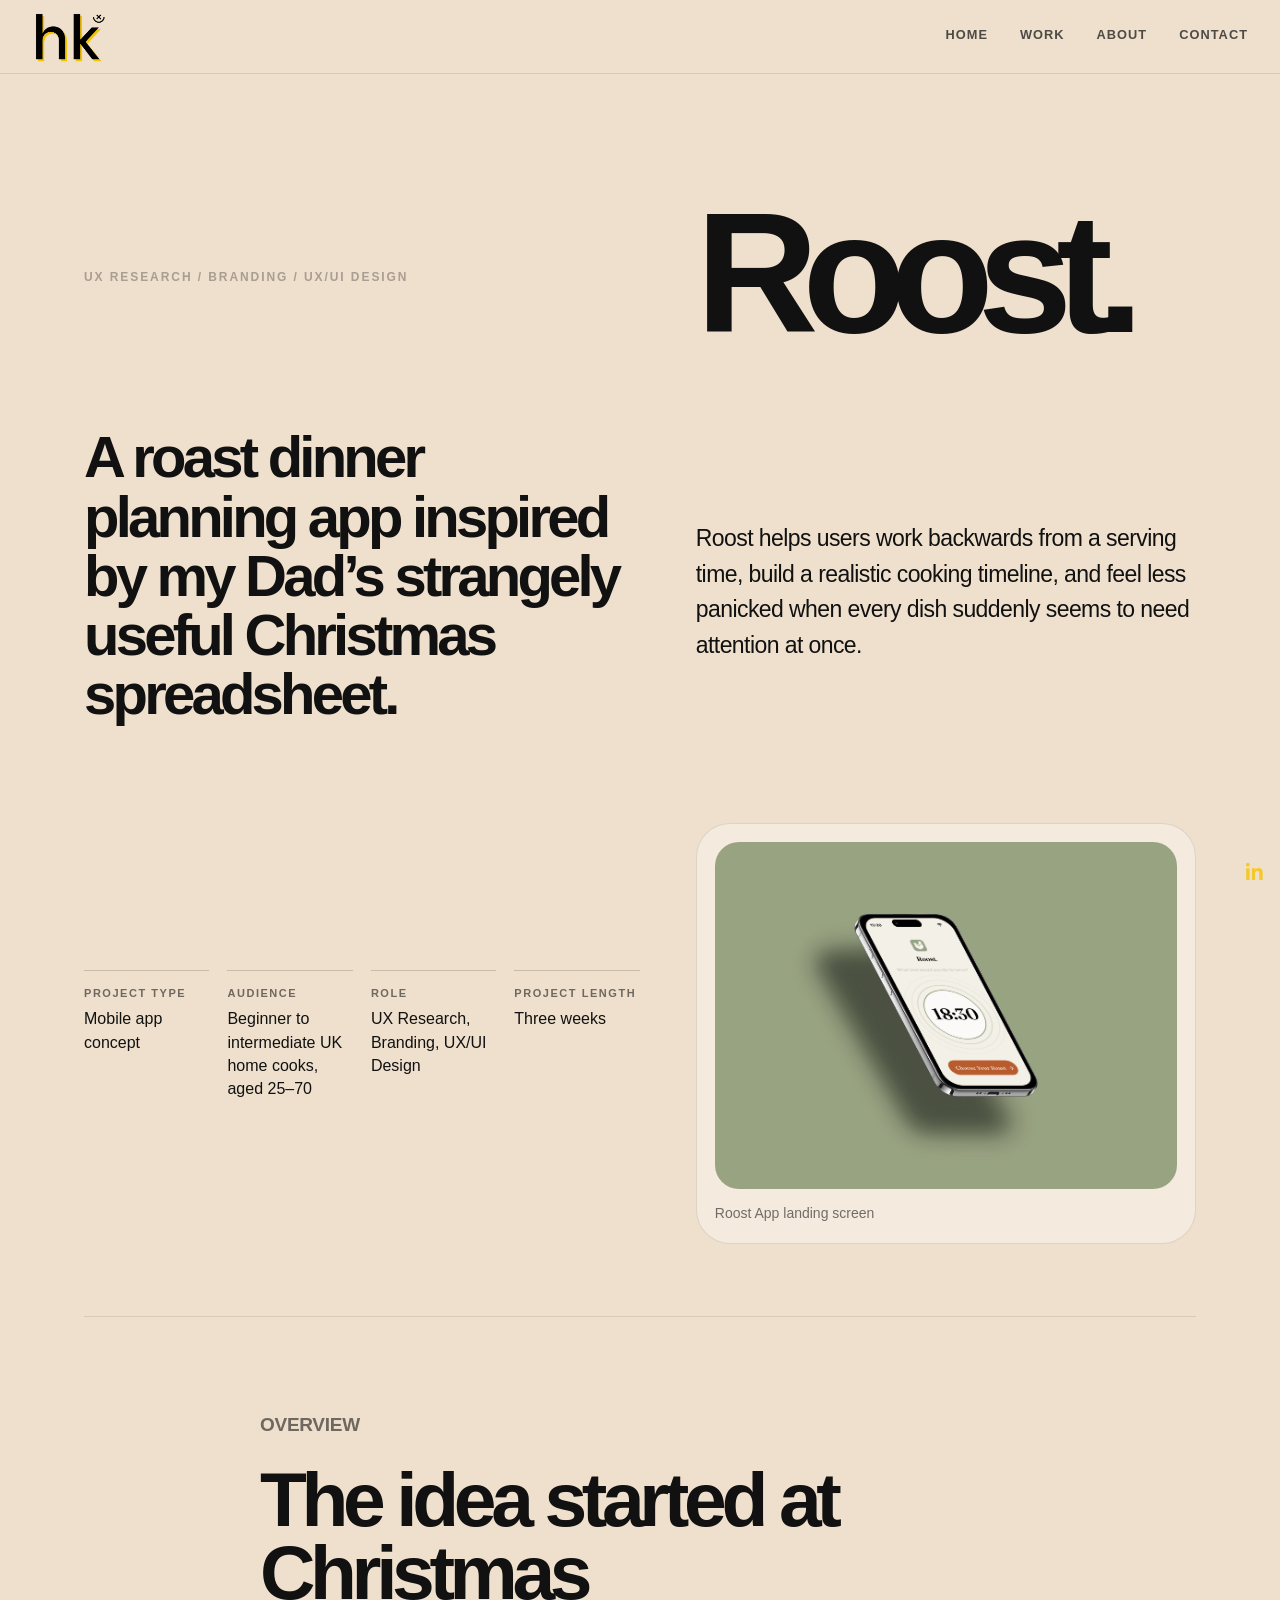
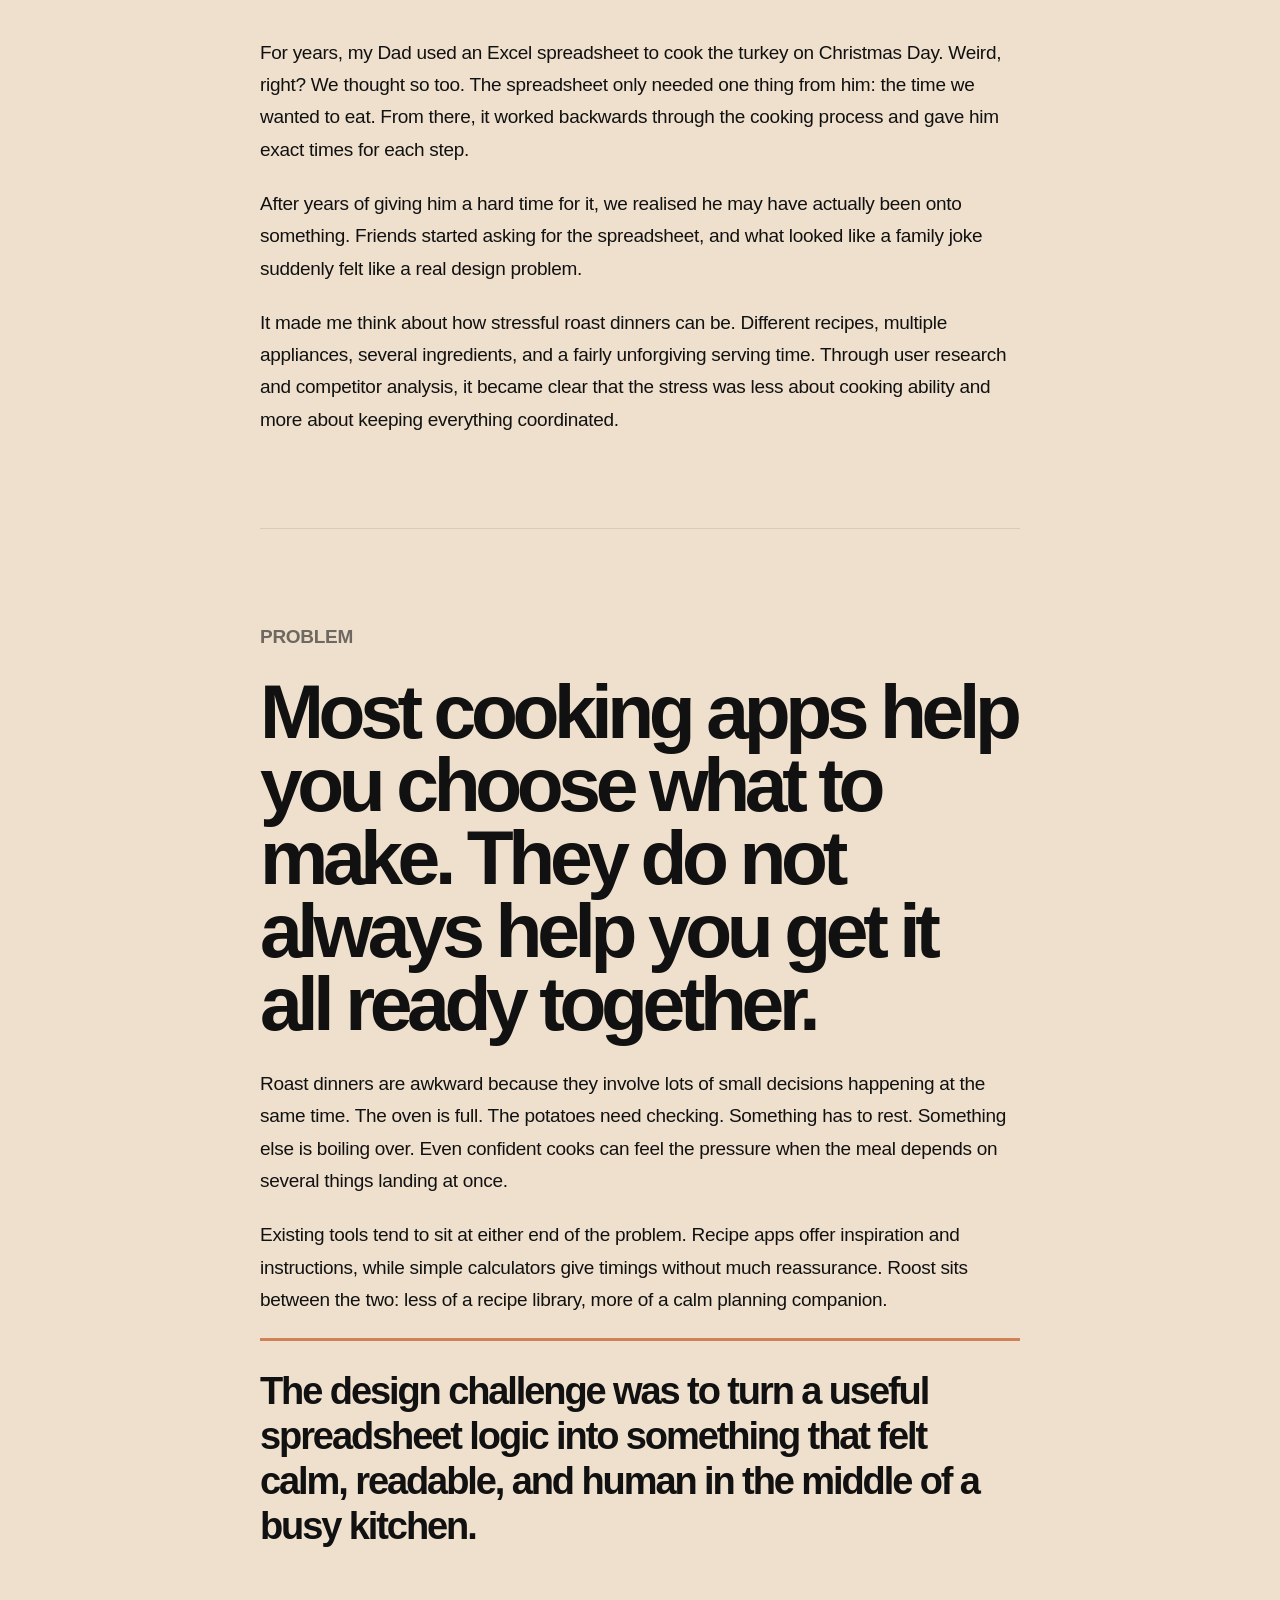
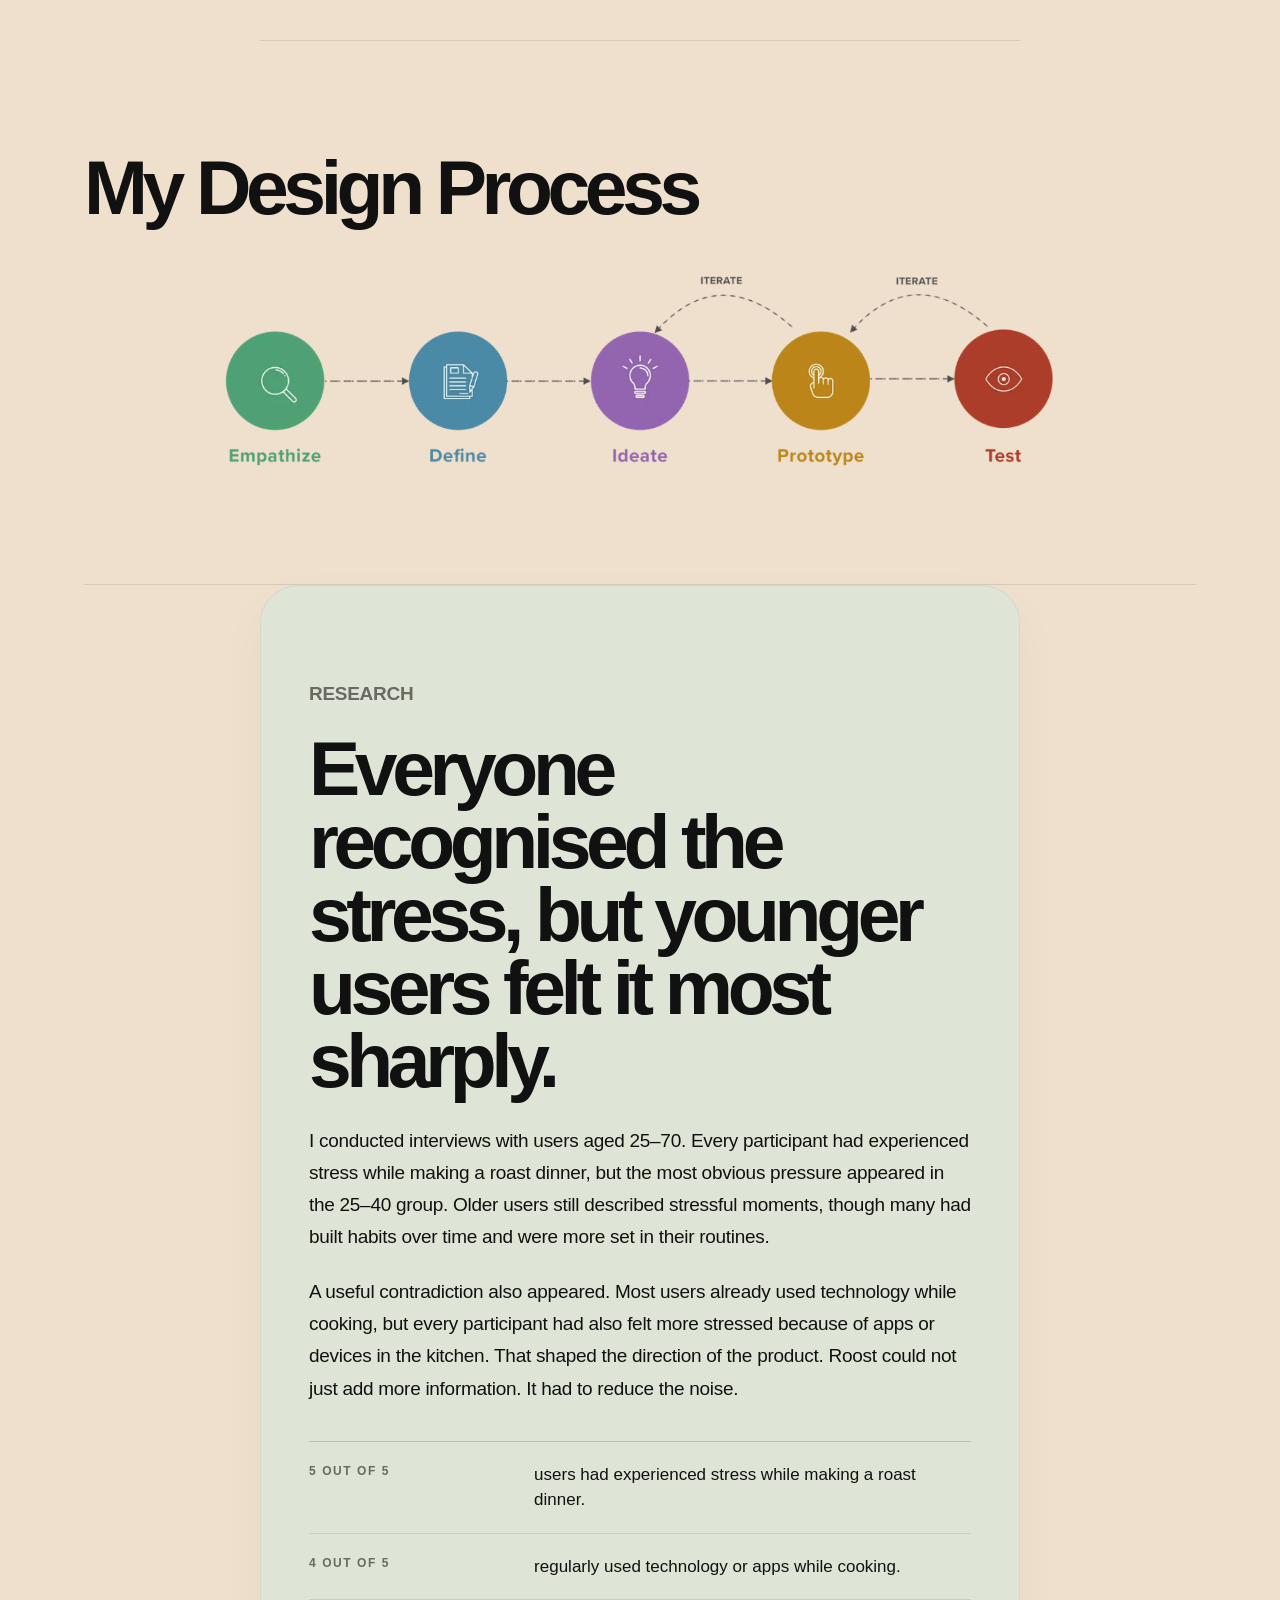
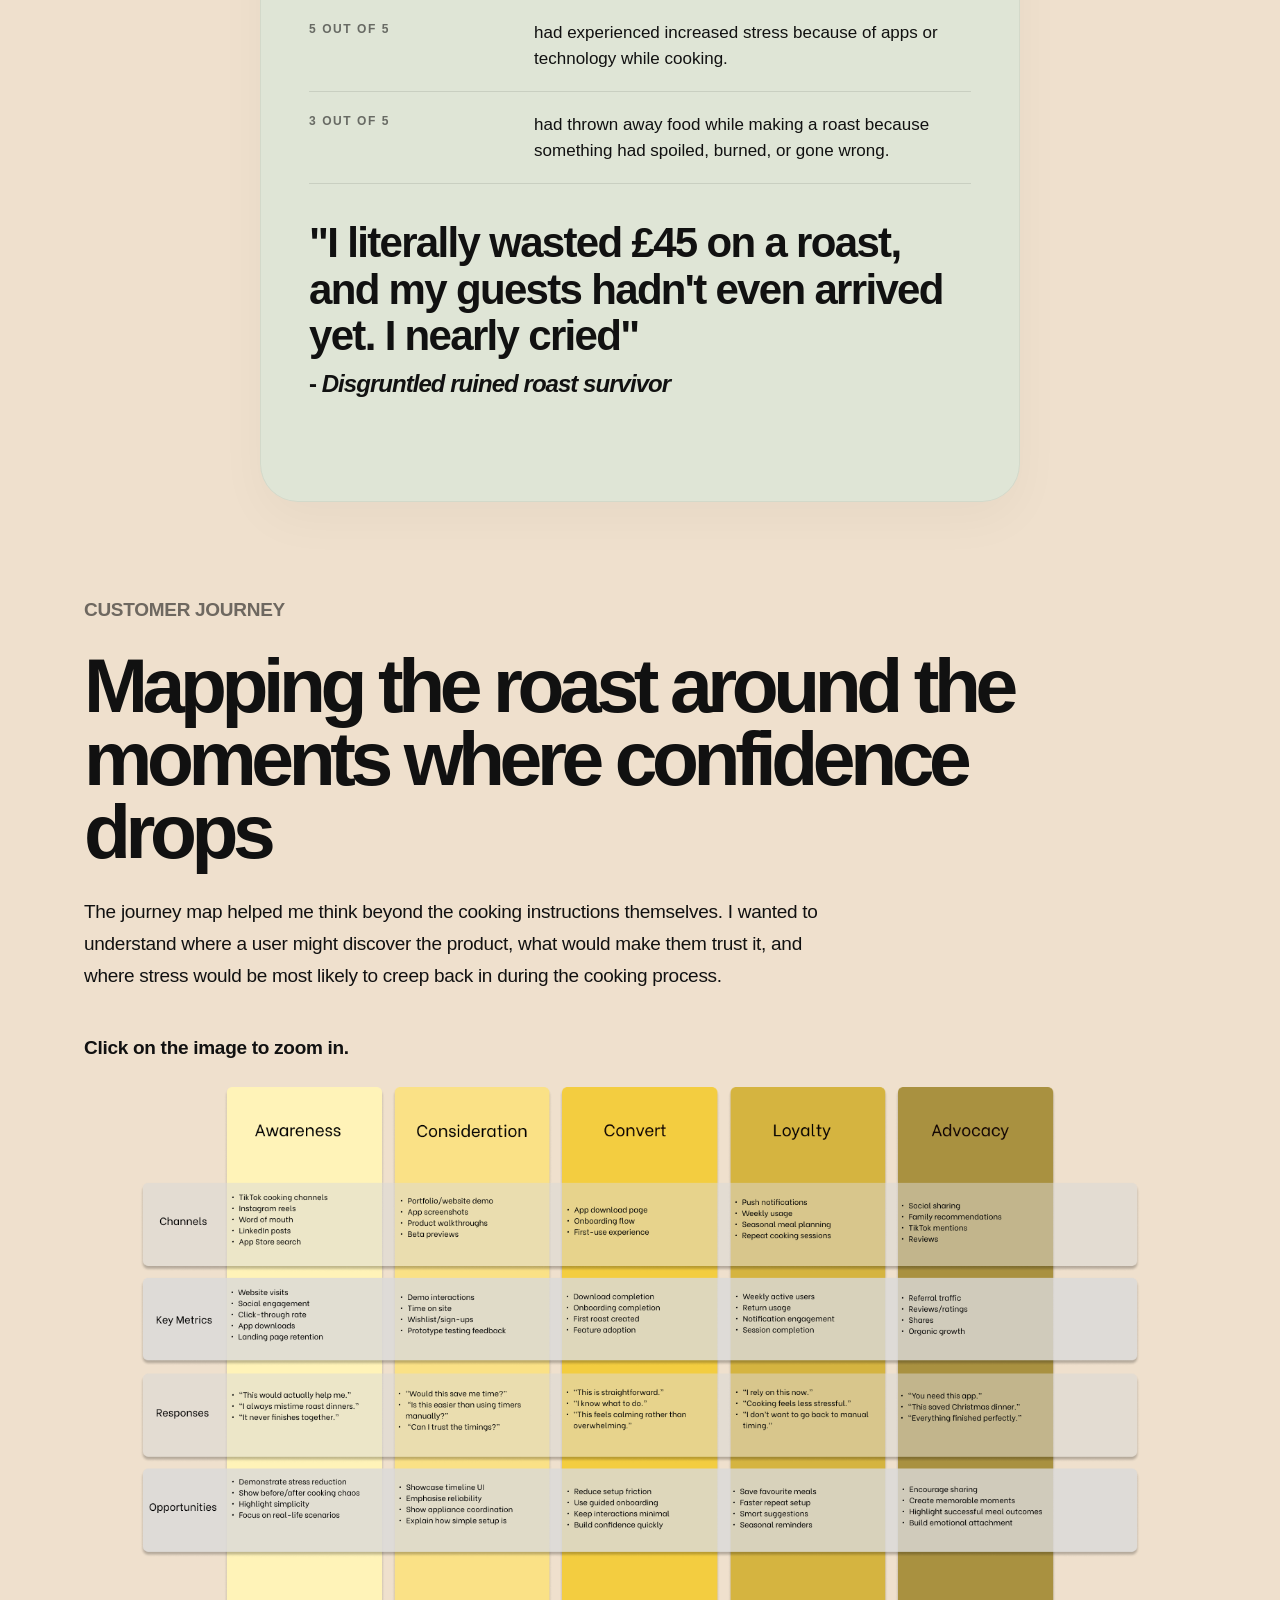
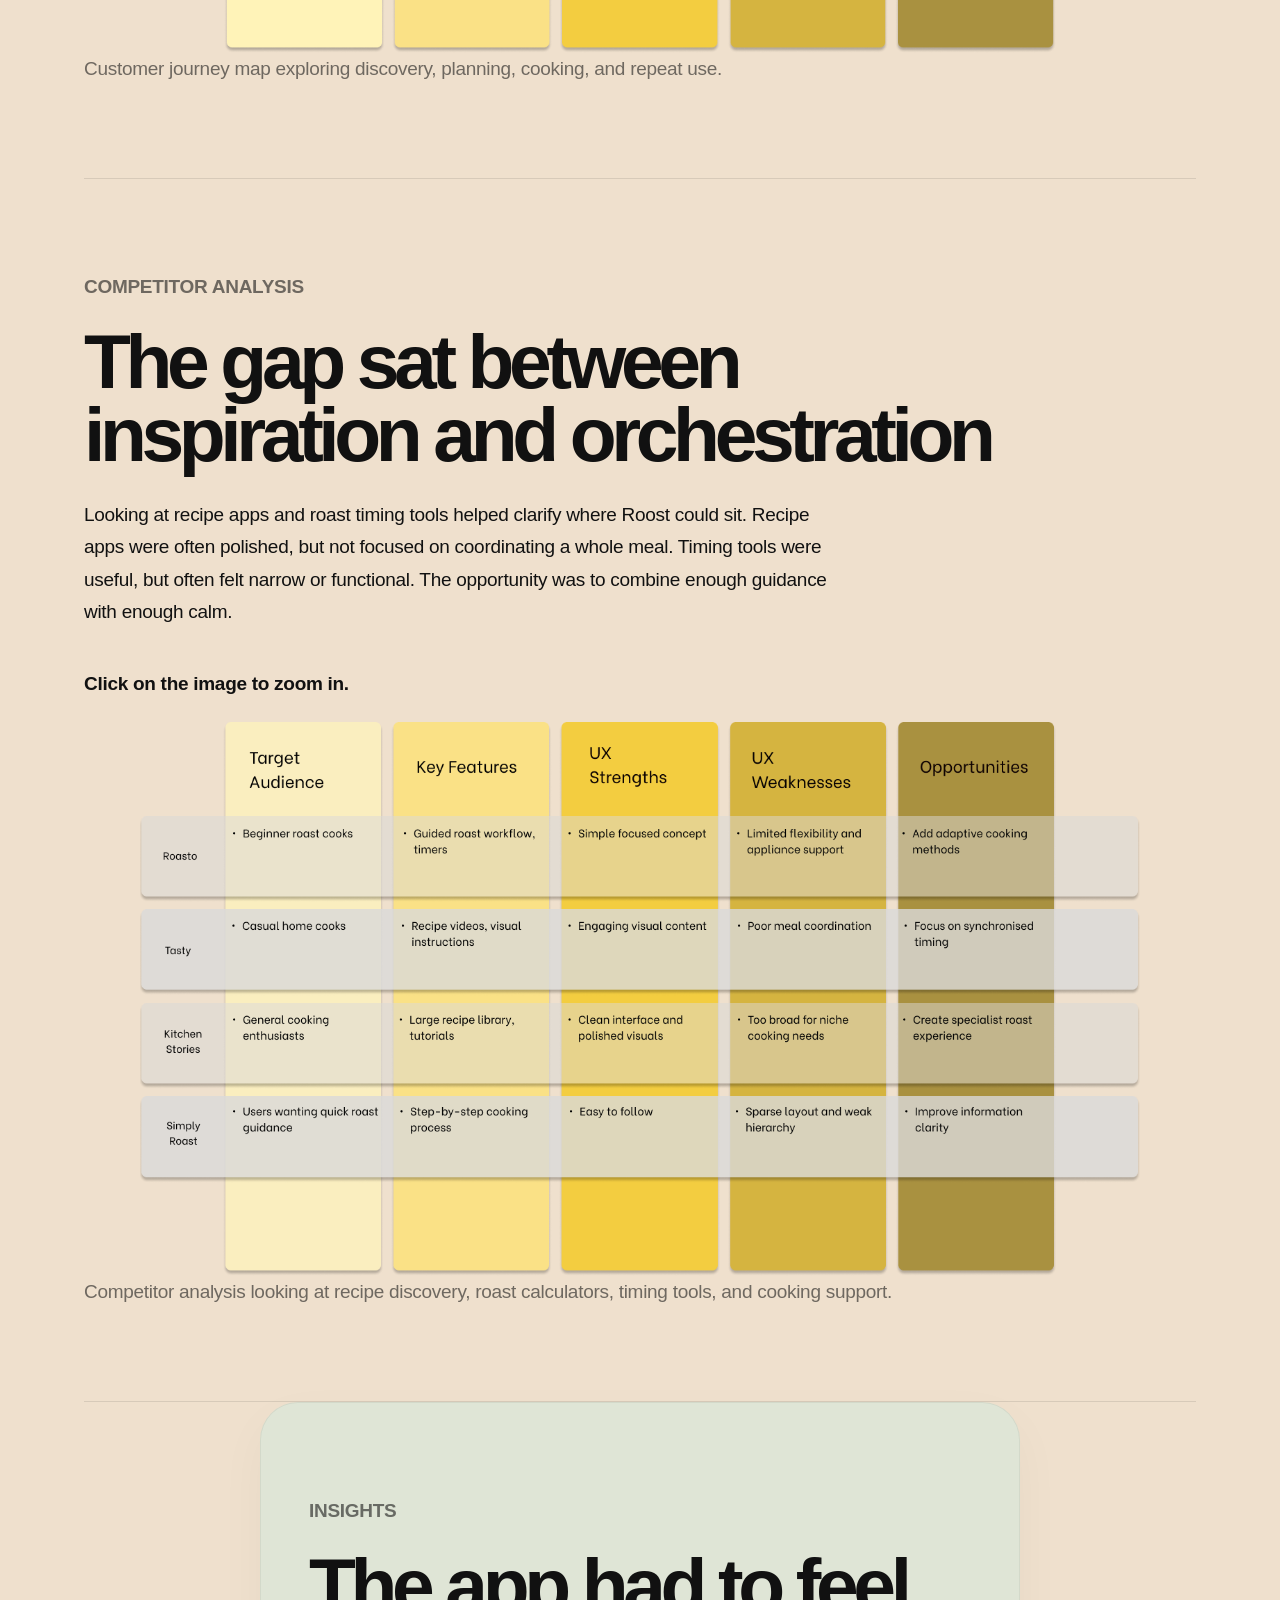
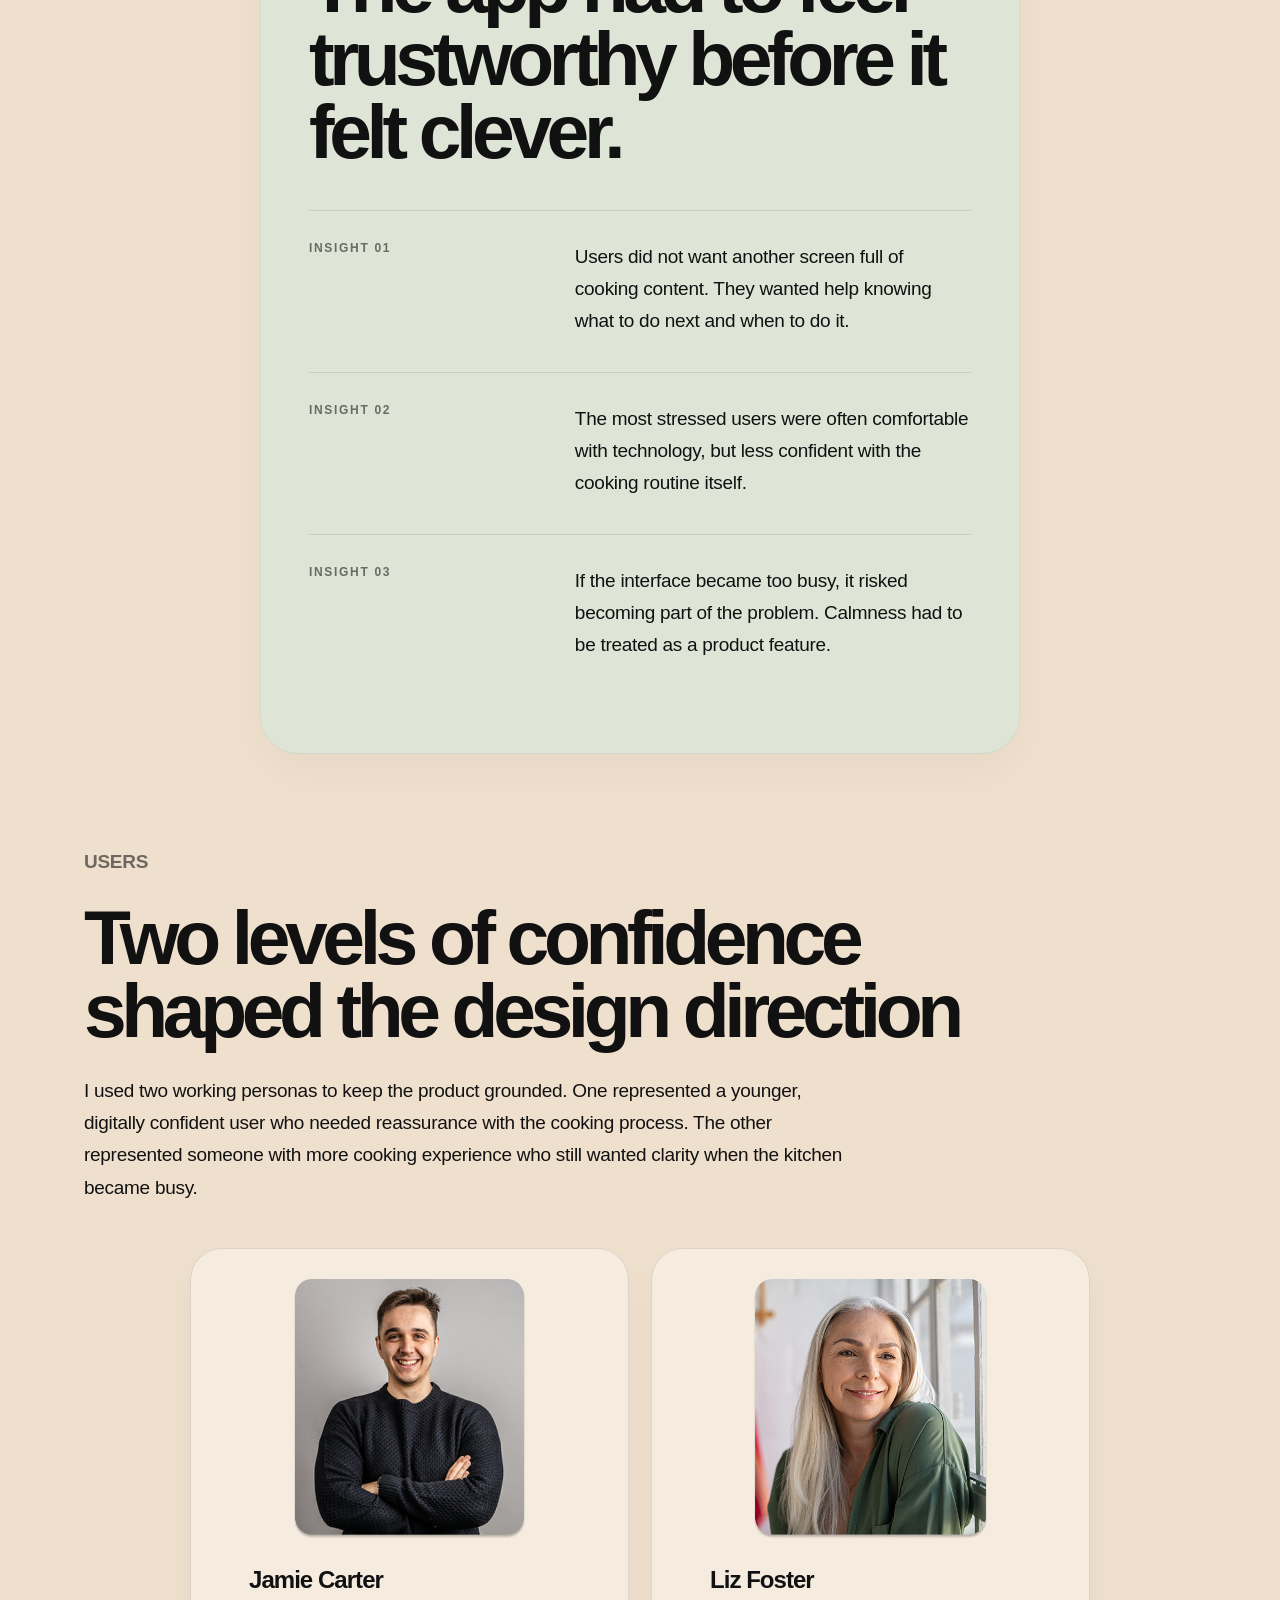
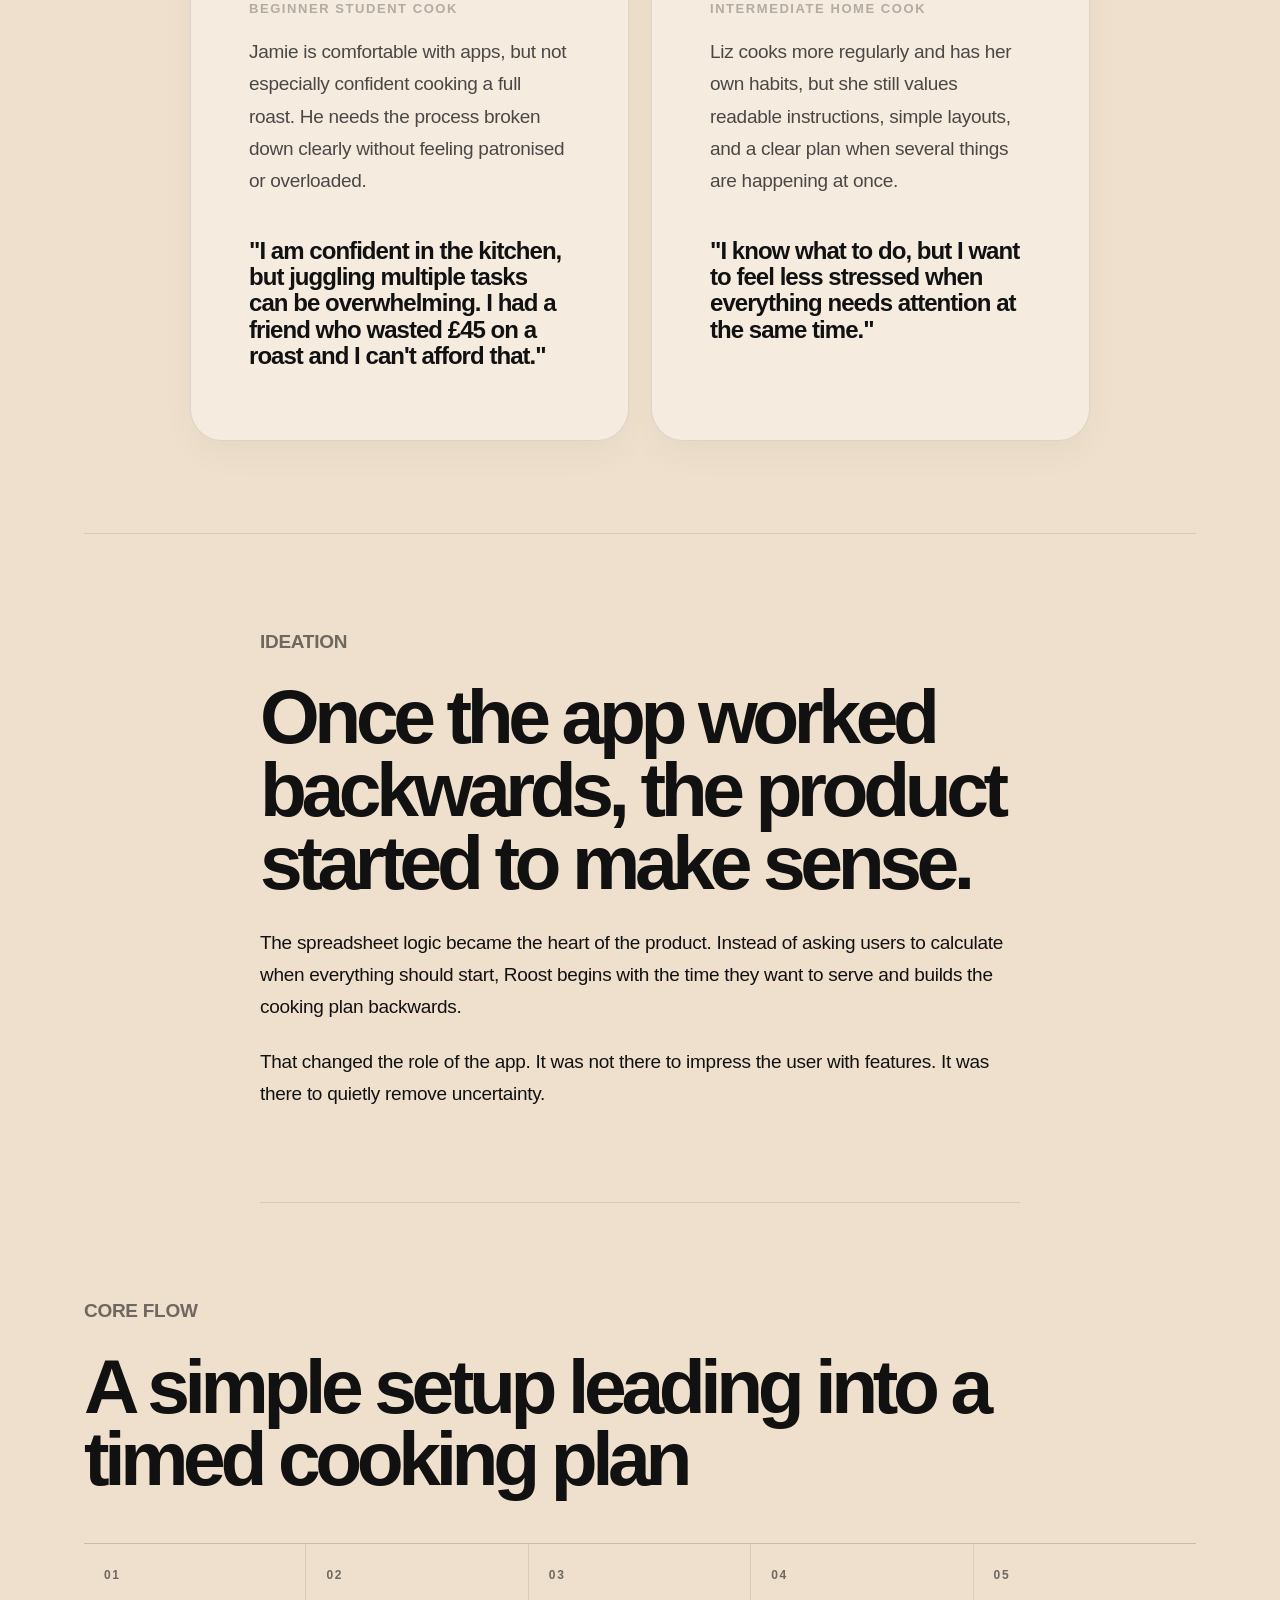
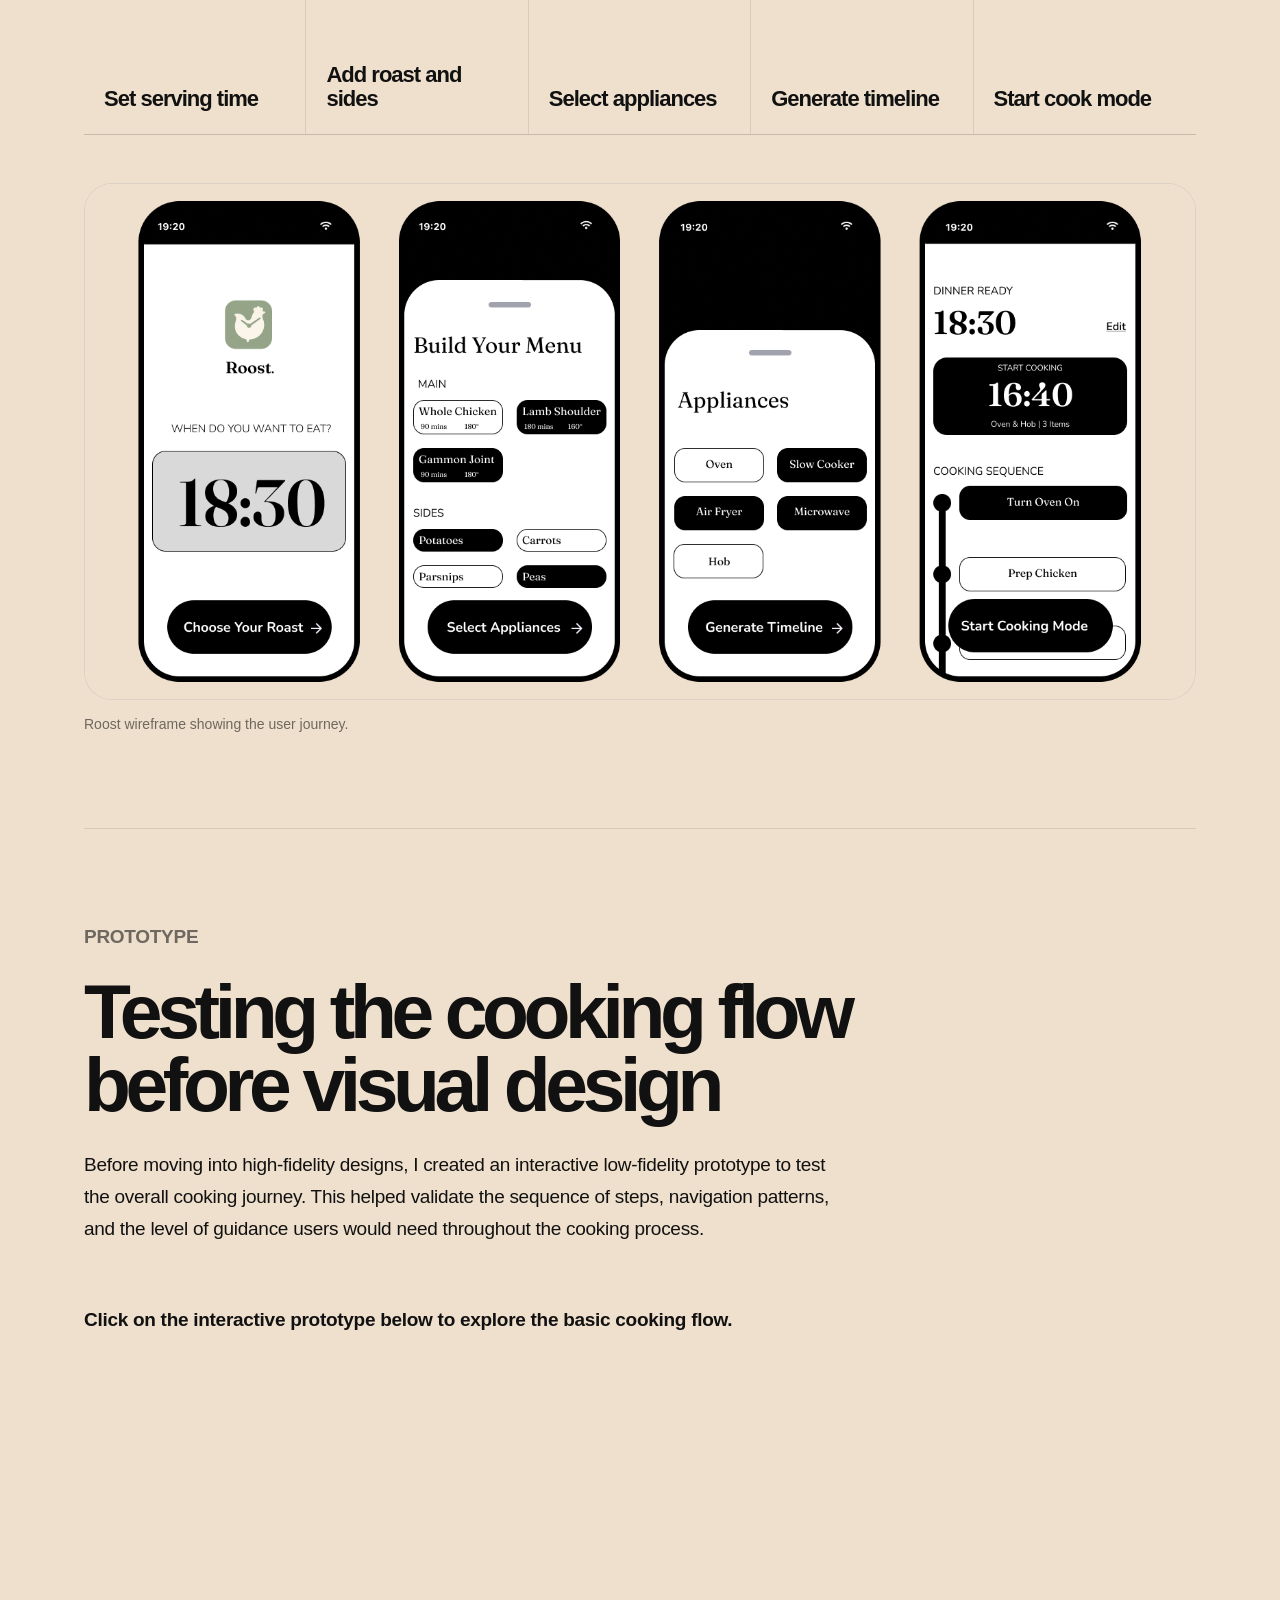
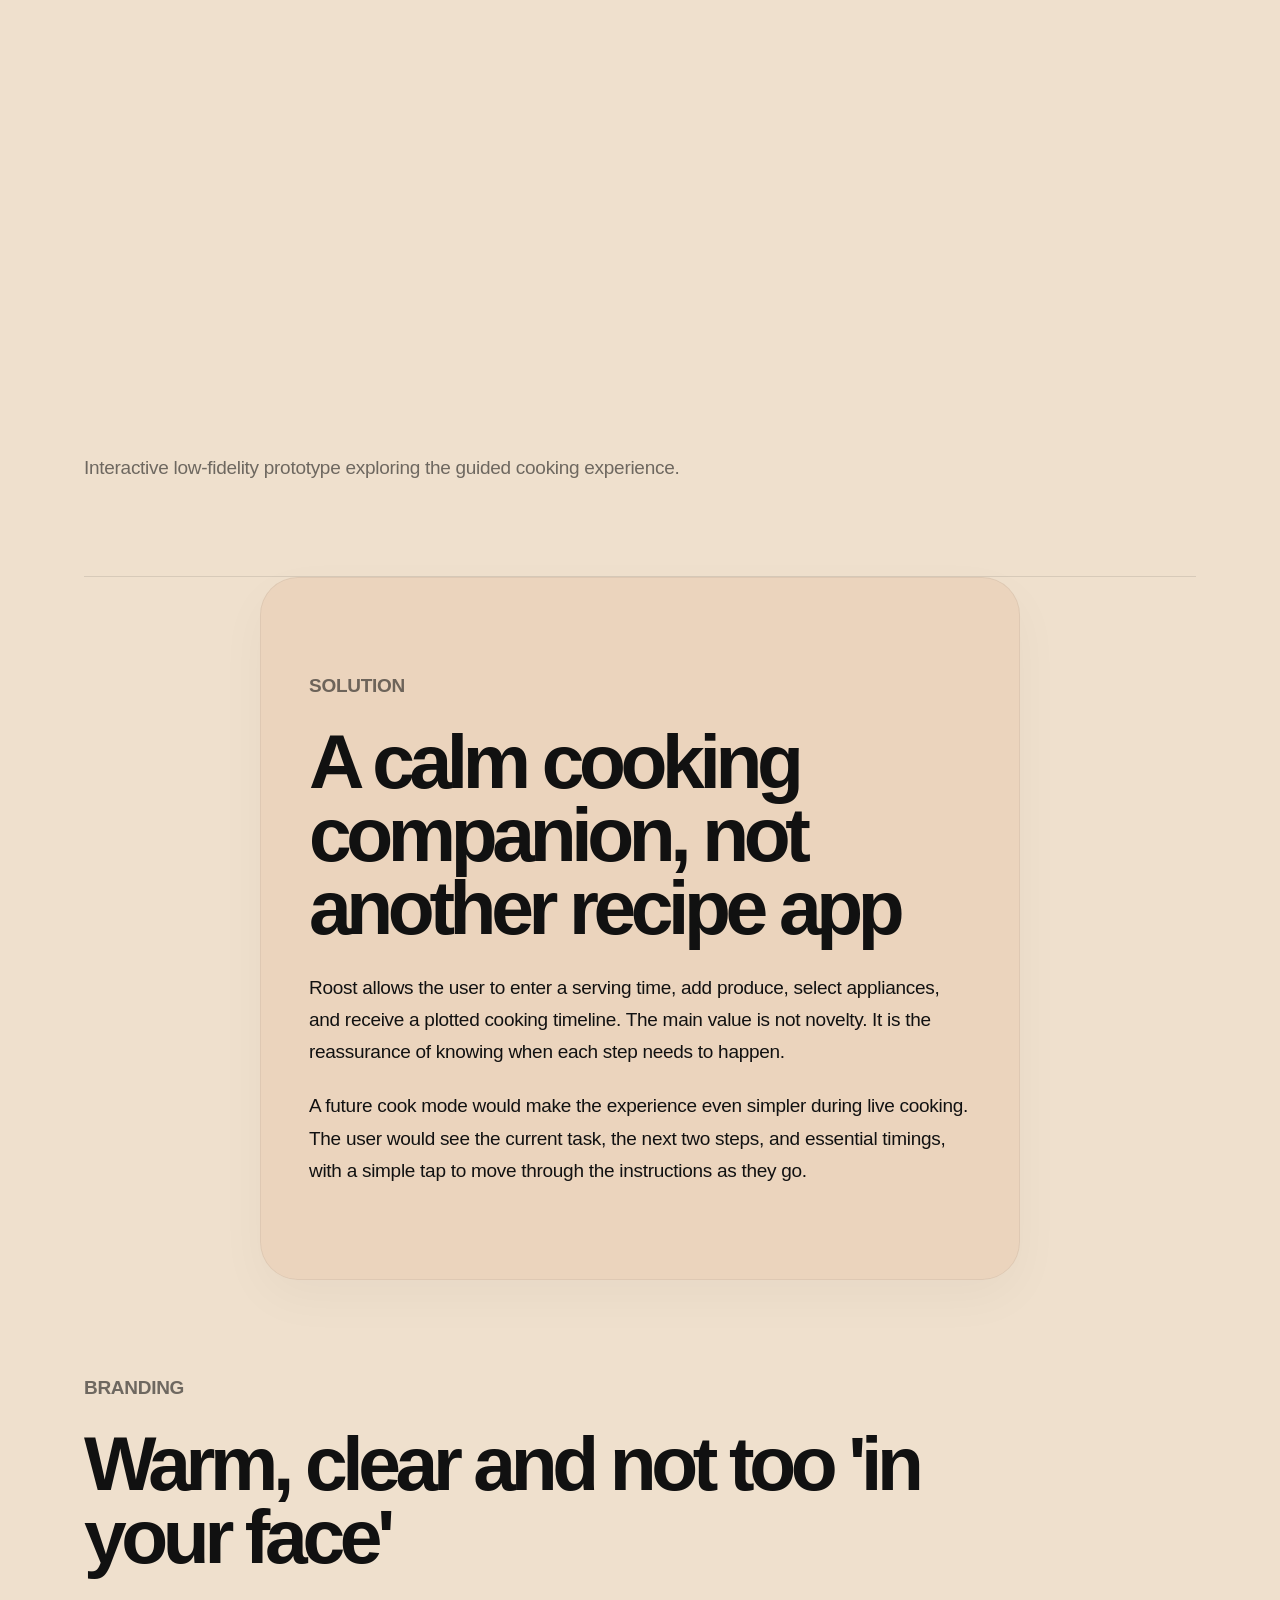
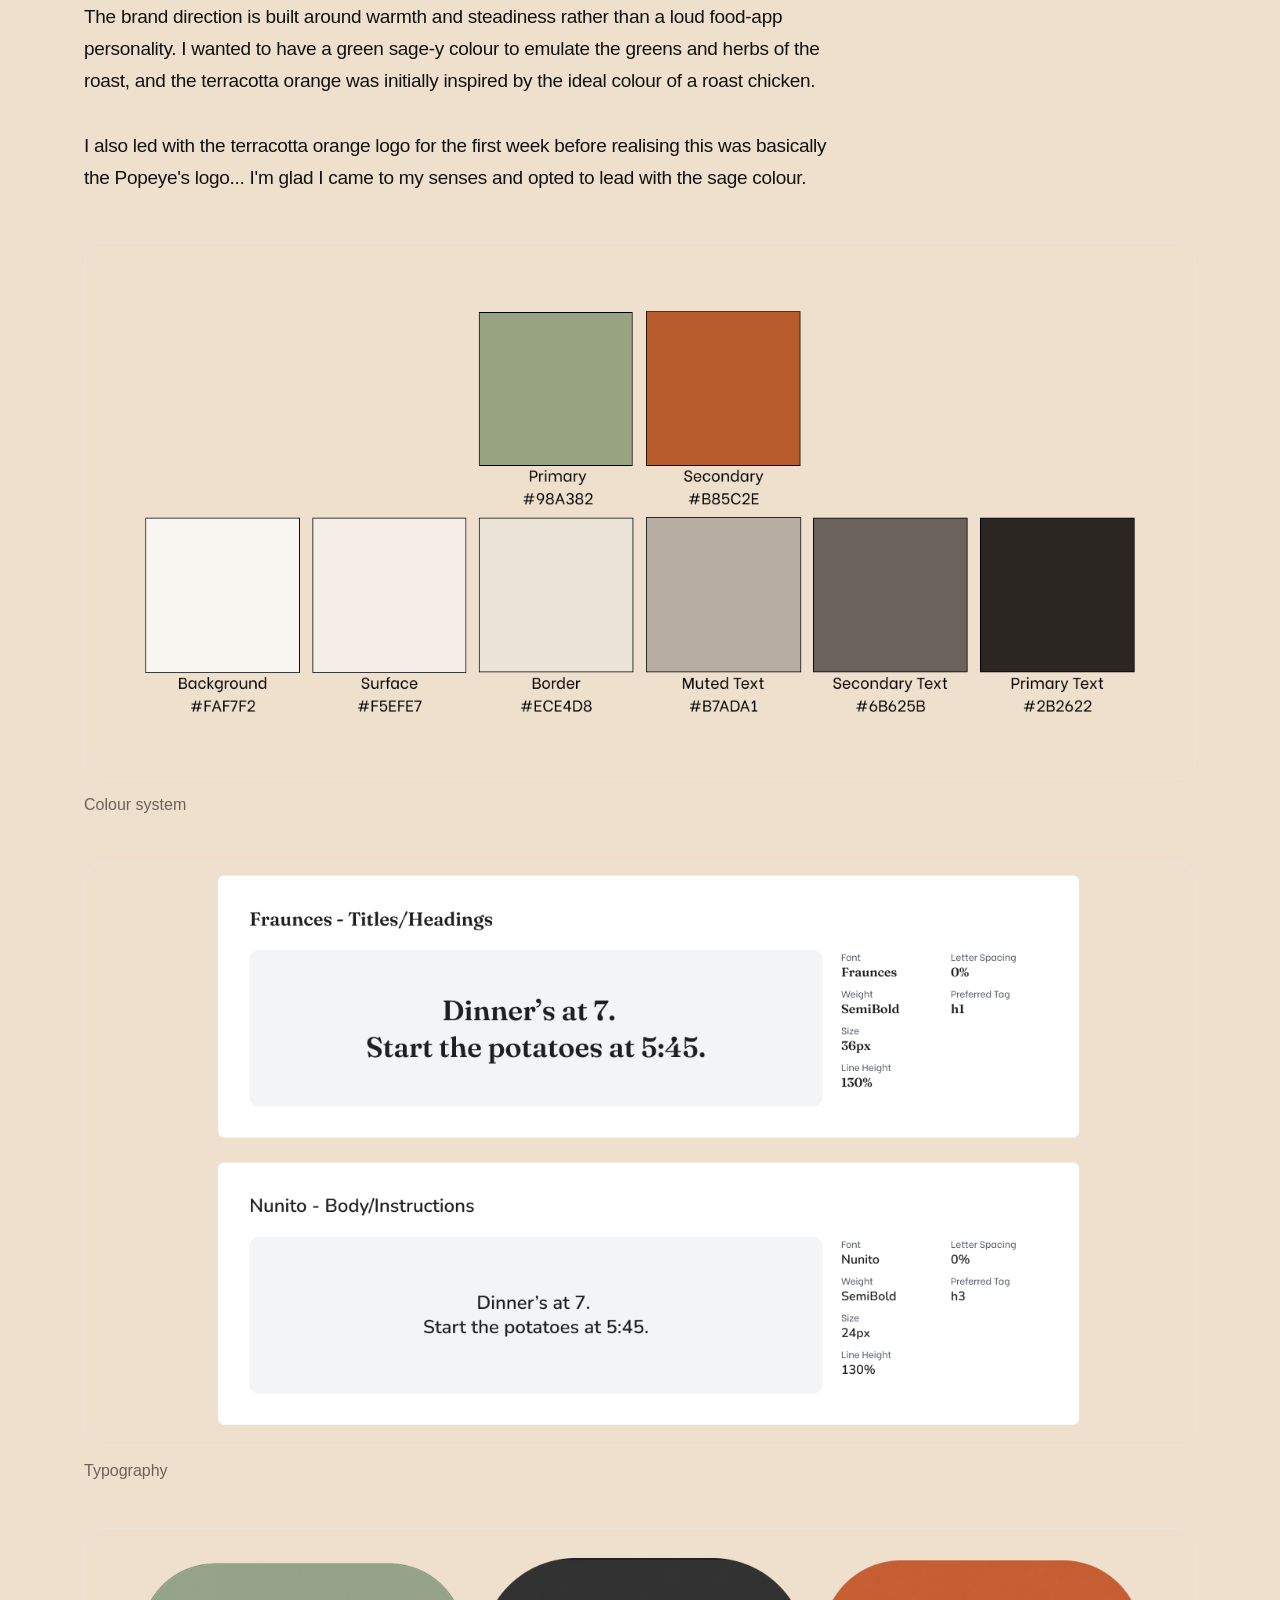
==== commit e960a789: "image resize" ====
--- a/case-study-one.html
+++ b/case-study-one.html
@@ -857,7 +857,7 @@
   </p>
   <br>
   <br>
-  <p> <b>Click on the interactive prototype below to explore the basic cooking flow!</b></p>
+  <p> <b>Click on the interactive prototype below to explore the basic cooking flow.</b></p>
 
   <div class="prototype-frame">
   <iframe
@@ -926,7 +926,7 @@
   </p>
   <br>
   <figure class="artifact">
-      <img src="images/highfidesign.png" alt="Roost wireframe or user flow">
+      <img src="images/highfidesign.png" alt="Roost wireframe or user flow" style="max-width: 80%; display: block; margin: 0 auto;">
       <figcaption class="caption">Roost high-fidelity design showing the final user interface.</figcaption>
     </figure>
   </section>
--- a/css/styles.css
+++ b/css/styles.css
@@ -256,29 +256,35 @@
 
 /* STANDARD PAGES */
 
+/* STANDARD PAGE LAYOUTS */
+
 .intro,
 .about-page,
 .contact-page {
   max-width: 1180px;
-  min-height: calc(100vh - 74px);
-  padding: 8rem 2rem 5rem;
+  margin: 0 auto;
   display: grid;
   grid-template-columns: 220px minmax(0, 760px);
   gap: 4rem;
   align-items: start;
-}
-
-.contact-page .intro-text {
-  font-size: clamp(2.4rem, 4.2vw, 4.8rem);
-  line-height: 1.08;
-  letter-spacing: -0.06em;
-}
-
-.contact-page .contact-copy {
-  margin-top: 3rem;
-  font-size: clamp(1.6rem, 2.6vw, 3rem);
-  line-height: 1.25;
-}
+  border-top: 1px solid rgba(17, 17, 17, 0.1);
+}
+
+/* Individual spacing */
+
+.intro {
+  padding: 5rem 2rem 6rem;
+}
+
+.about-page {
+  padding: 6rem 2rem 7rem;
+}
+
+.contact-page {
+  padding: 7rem 2rem 6rem;
+}
+
+/* Labels */
 
 .section-label {
   margin: 0;
@@ -289,6 +295,8 @@
   color: rgba(17, 17, 17, 0.55);
 }
 
+/* General intro text */
+
 .intro-text {
   margin: 0;
   font-size: clamp(1.35rem, 2.4vw, 2rem);
@@ -297,8 +305,26 @@
   letter-spacing: -0.03em;
 }
 
+/* About */
+
 .about-copy {
   font-size: 20px;
+  line-height: 1.55;
+}
+
+/* Contact-specific typography */
+
+.contact-page .intro-text {
+  font-size: clamp(2.2rem, 4vw, 4.2rem);
+  line-height: 1.08;
+  letter-spacing: -0.06em;
+}
+
+.contact-page .contact-copy {
+  margin-top: 3rem;
+  font-size: clamp(1.5rem, 2.4vw, 2.6rem);
+  line-height: 1.25;
+  letter-spacing: -0.04em;
 }
 
 .about-image img {
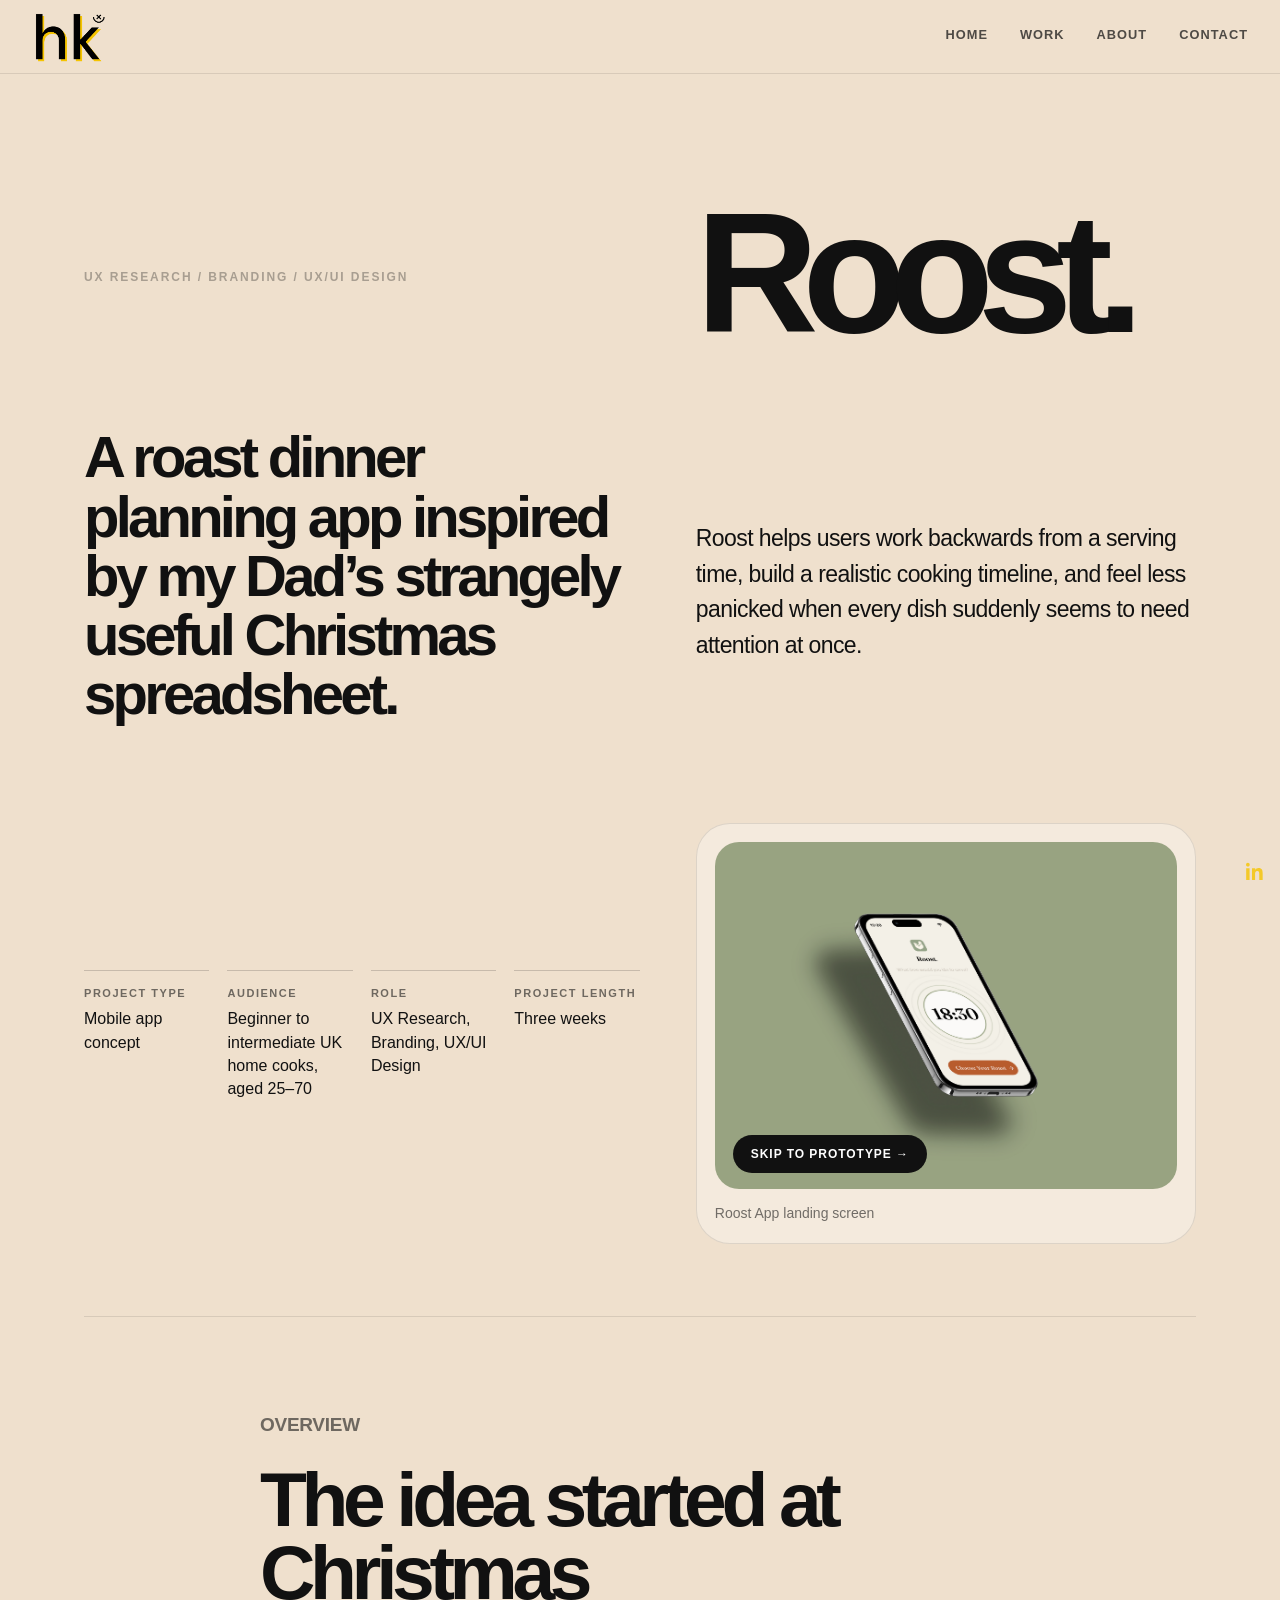
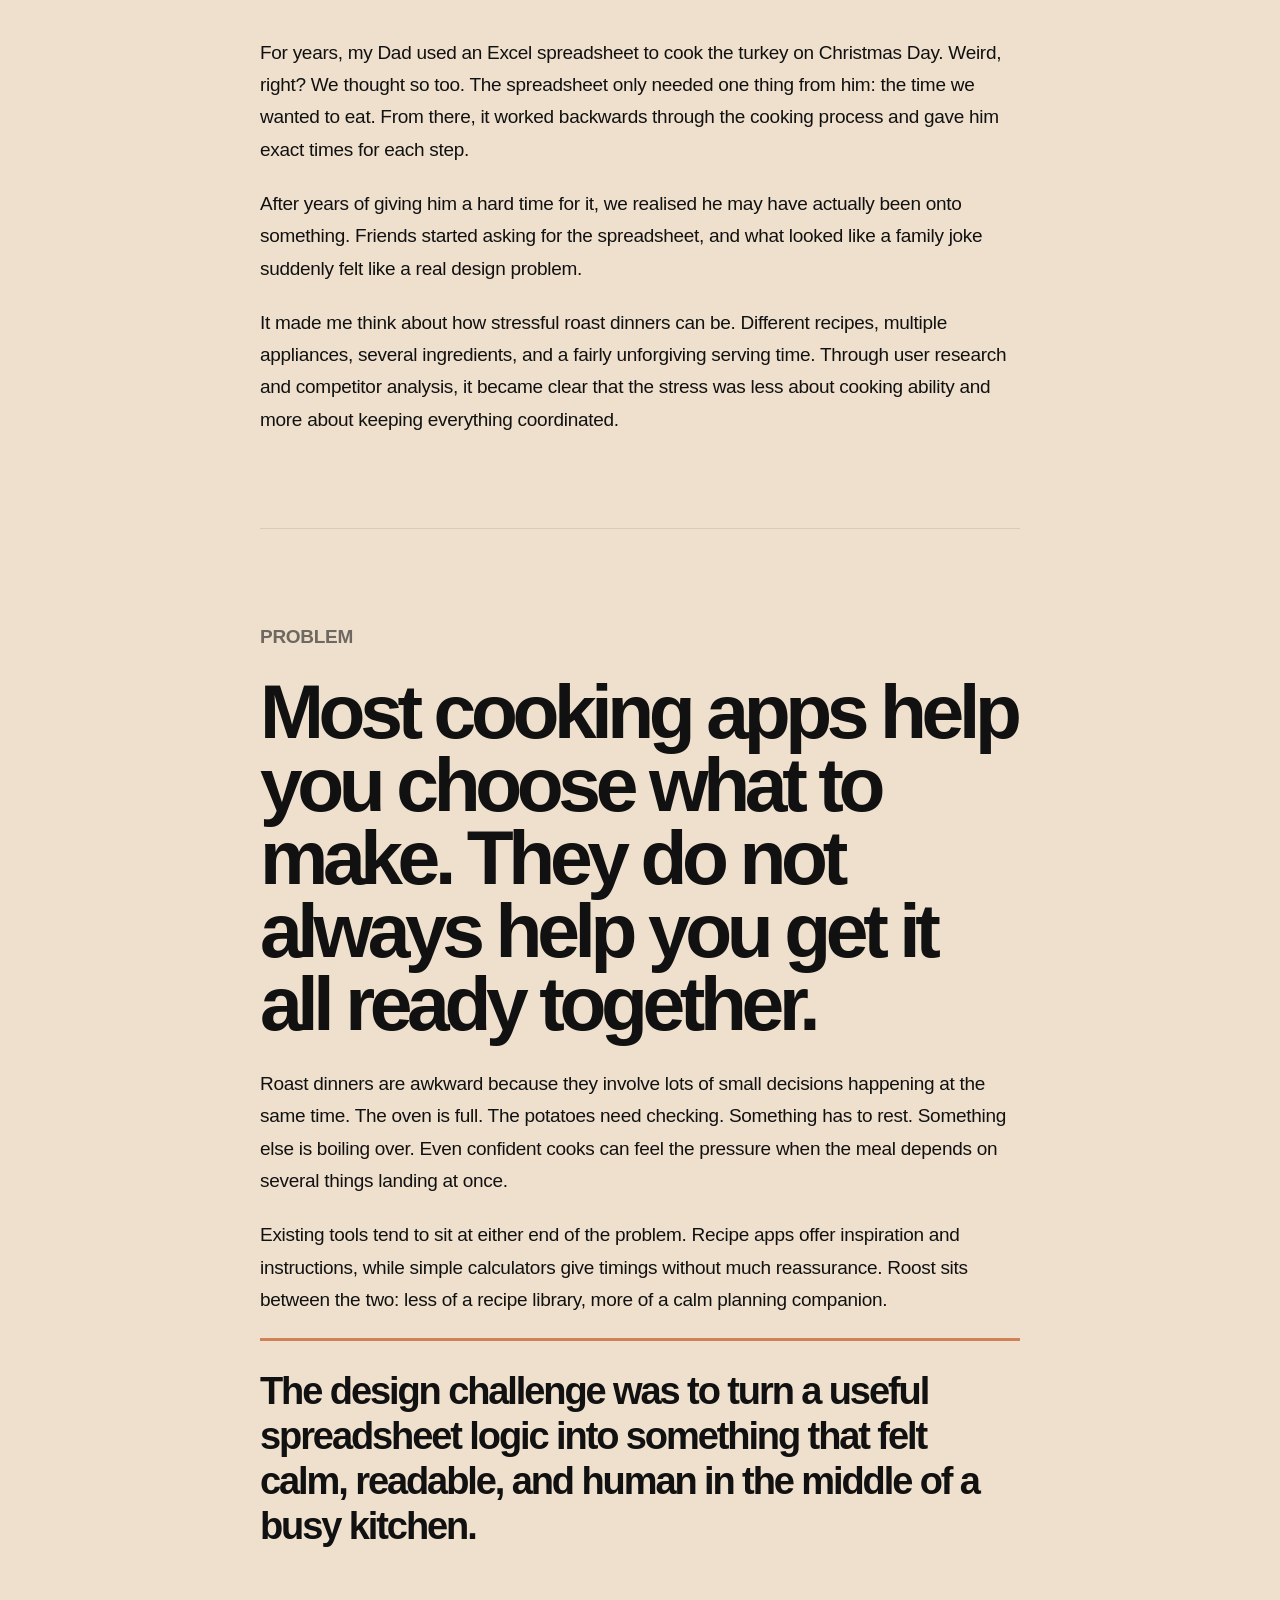
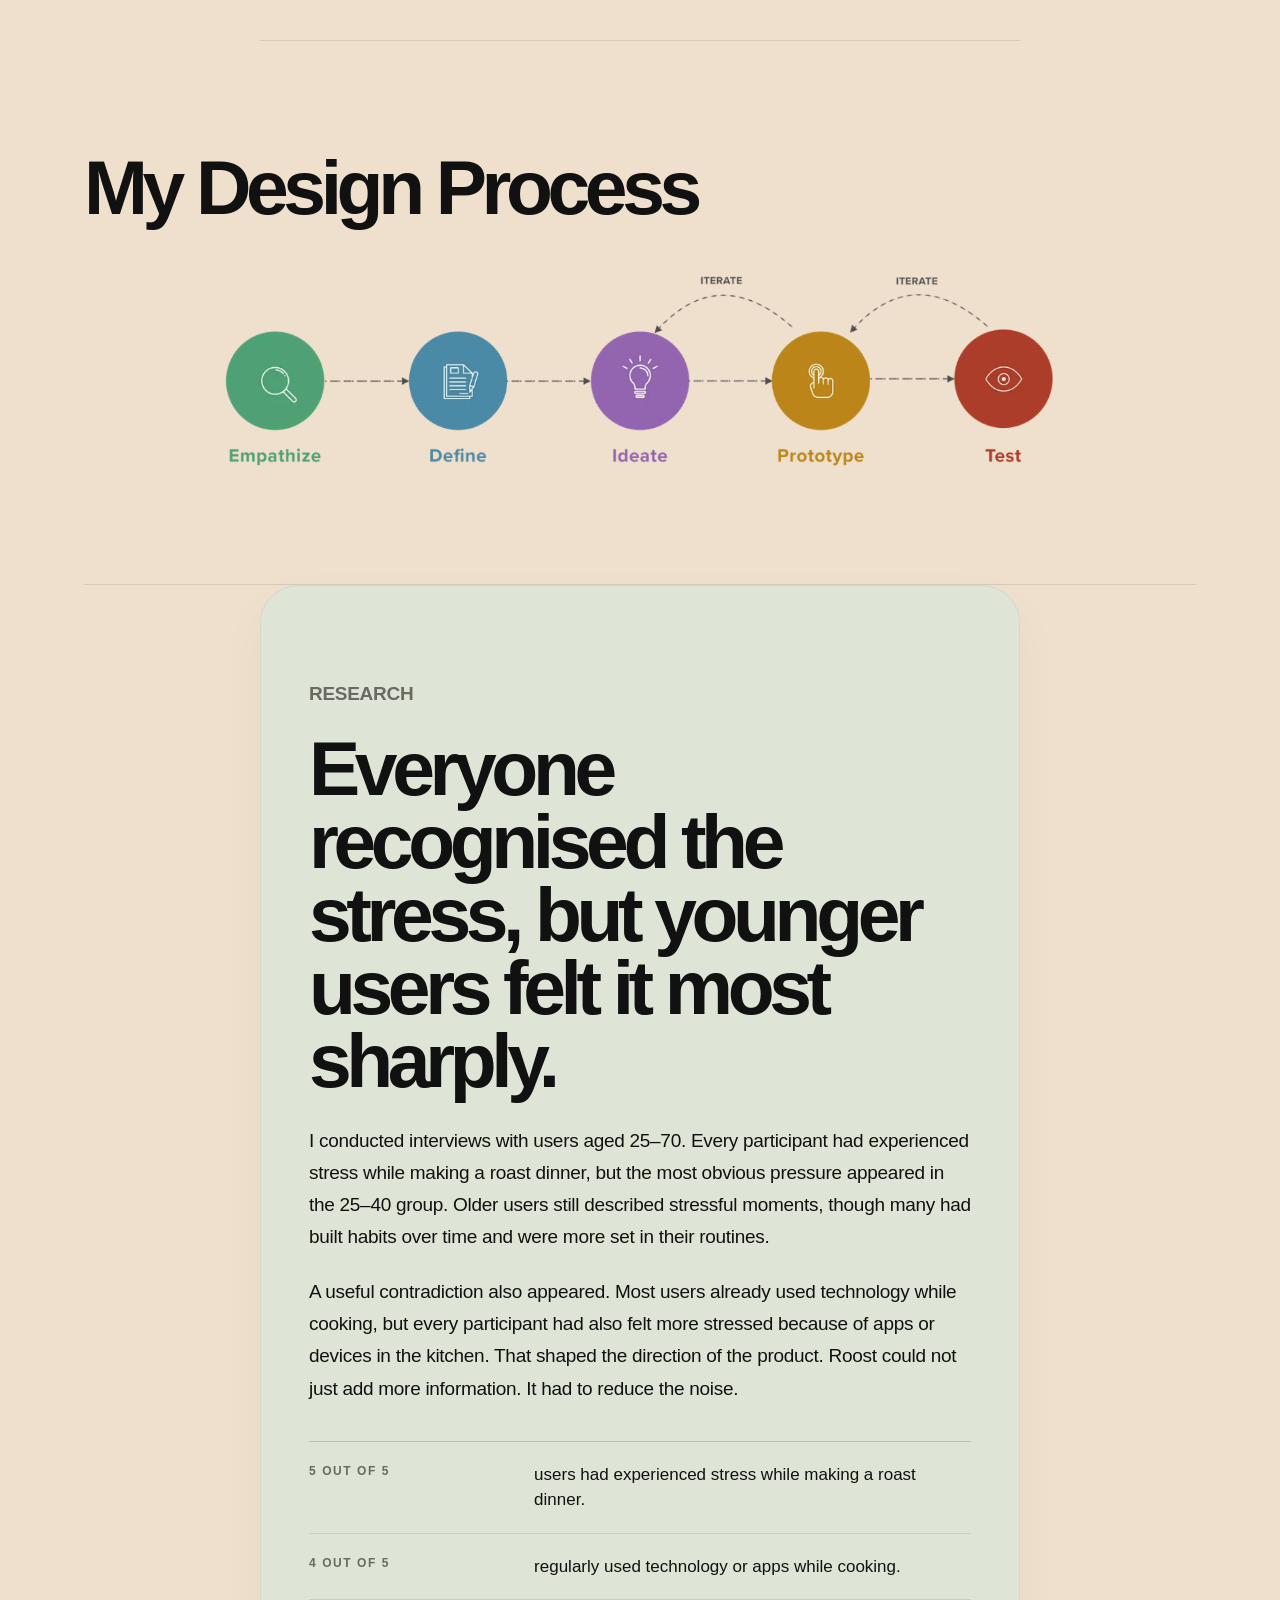
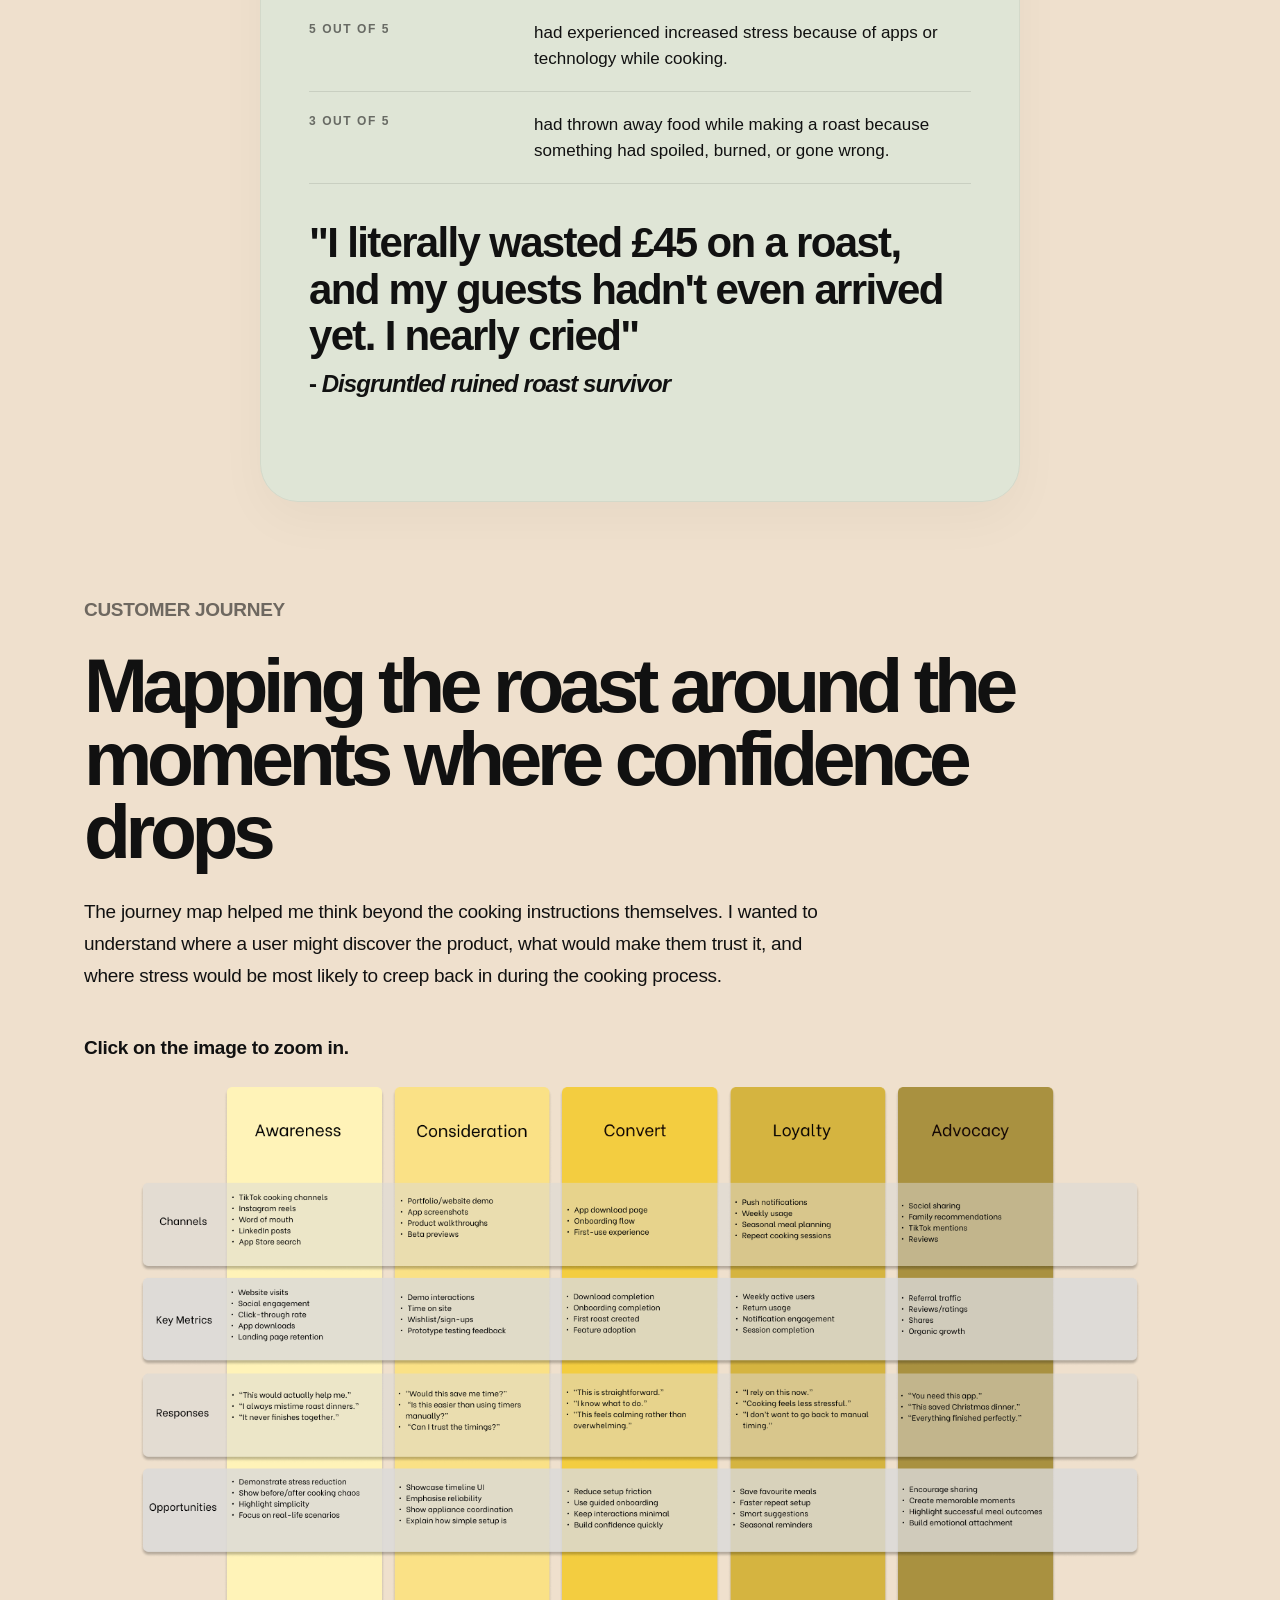
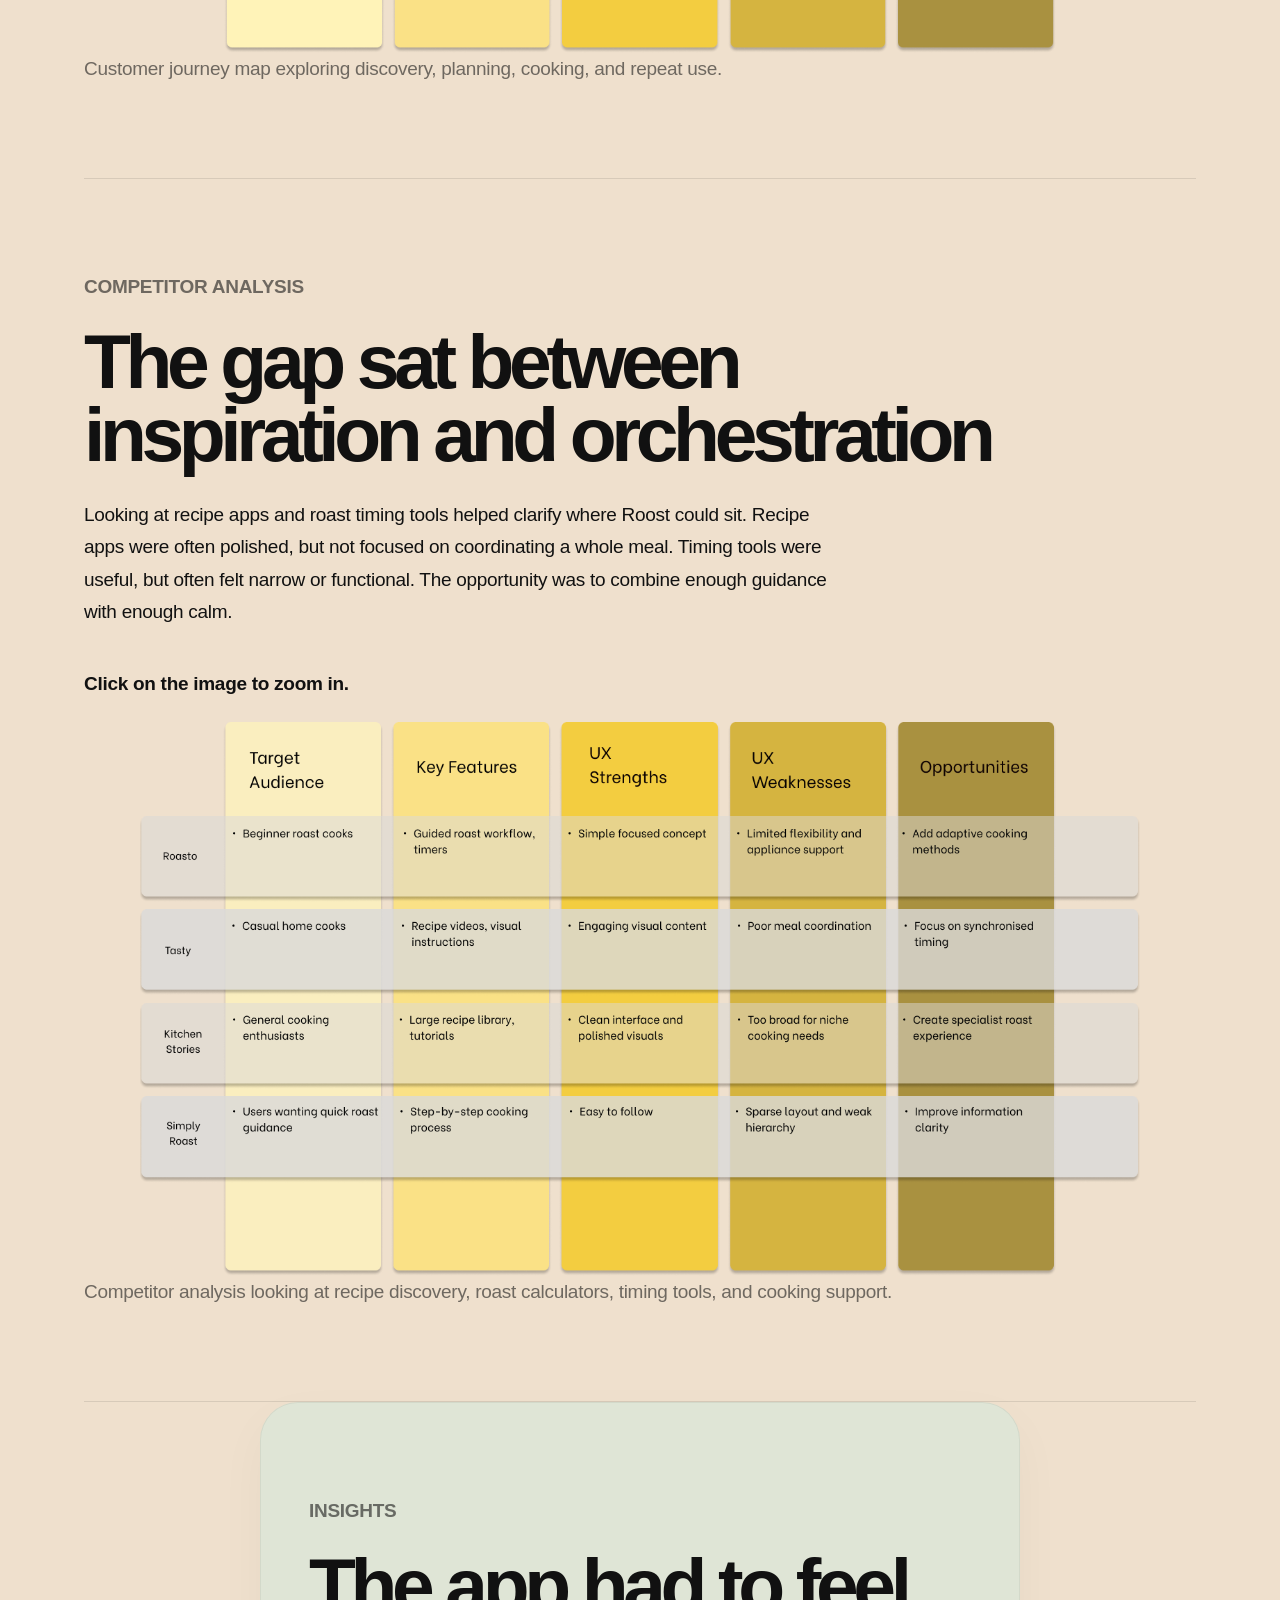
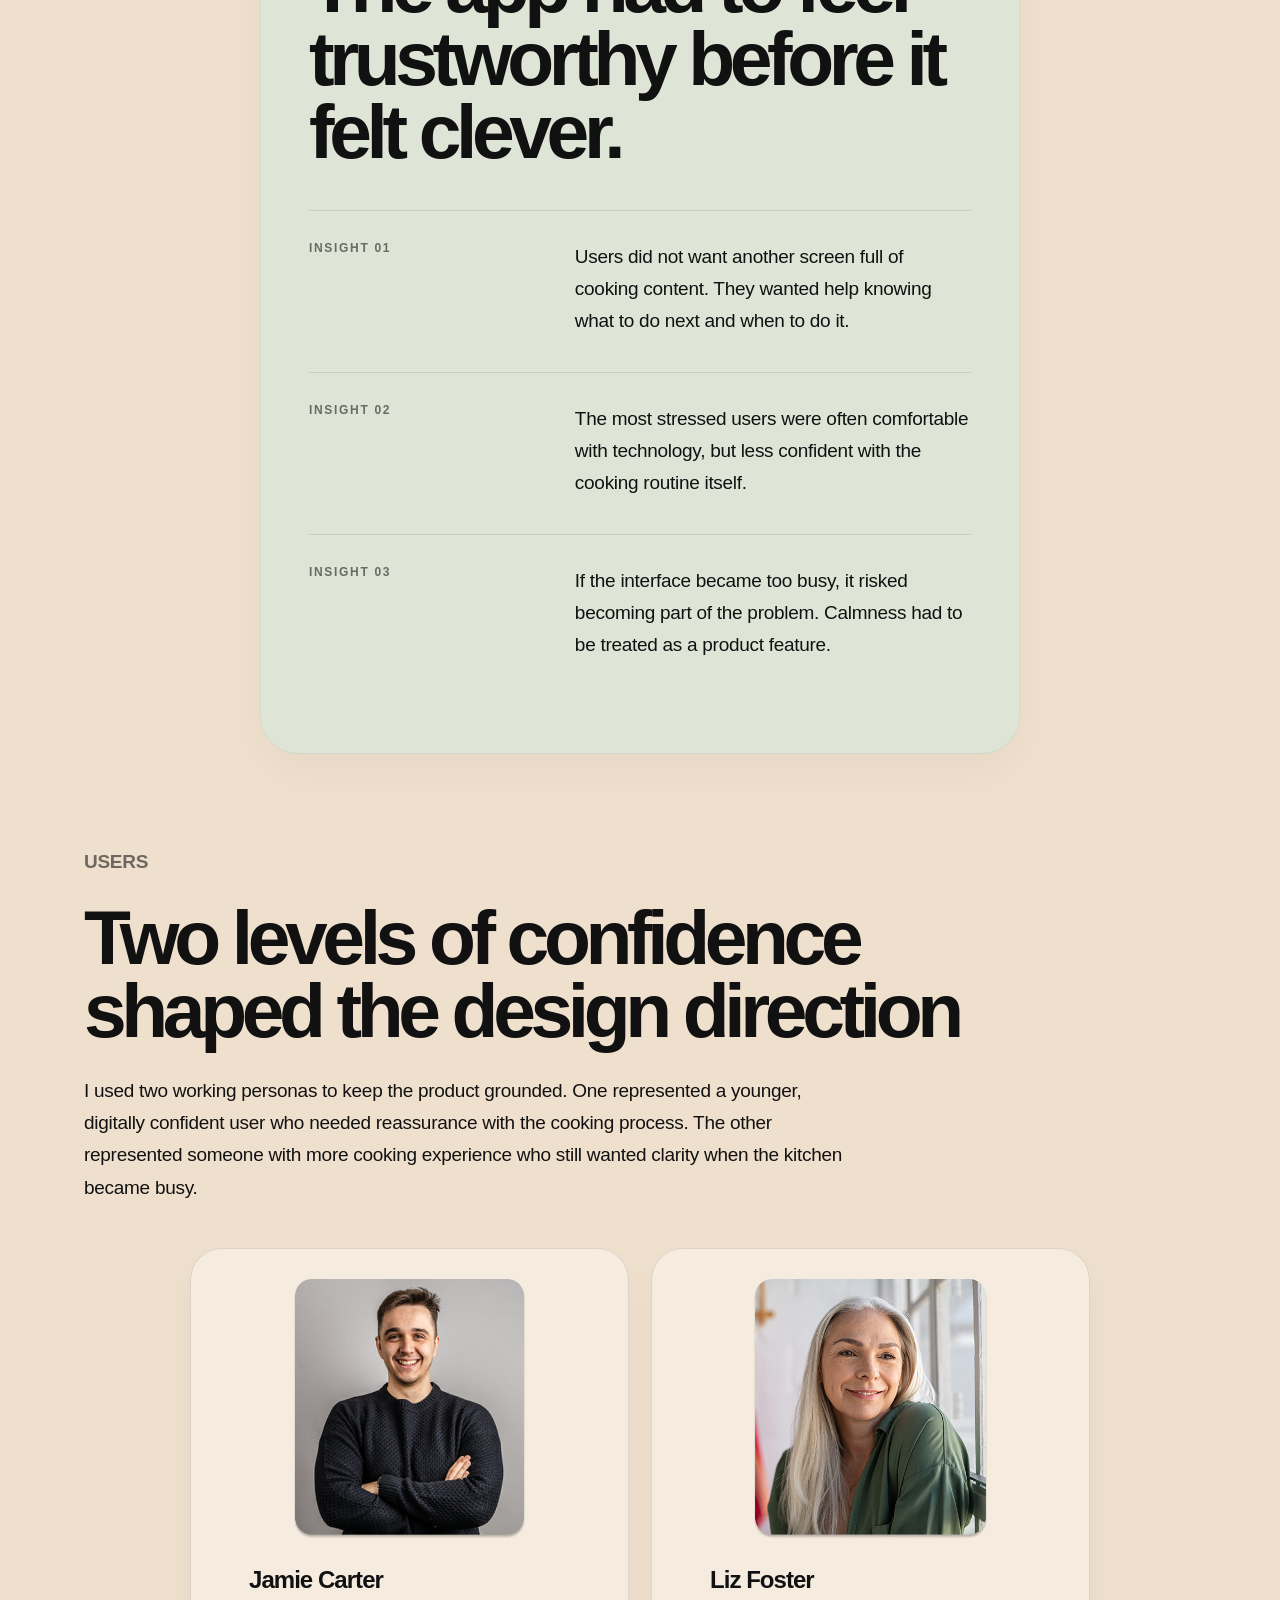
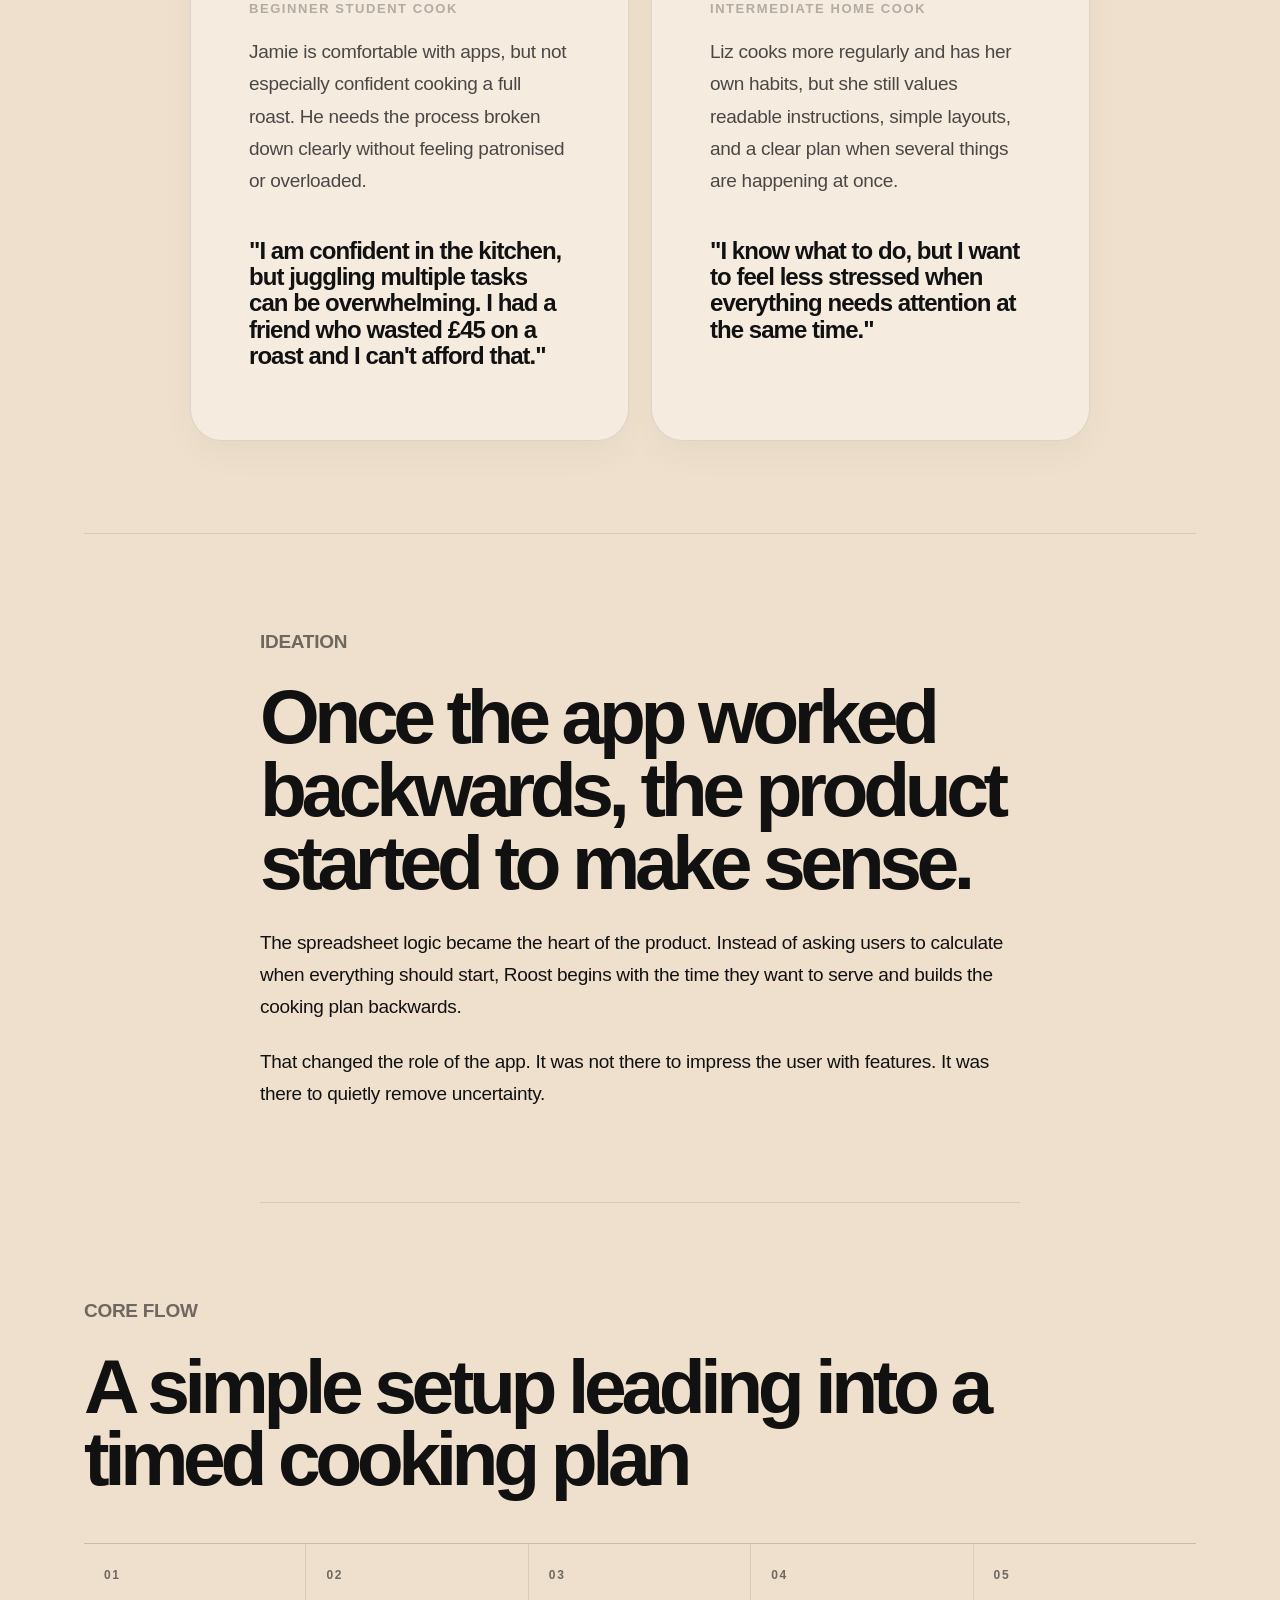
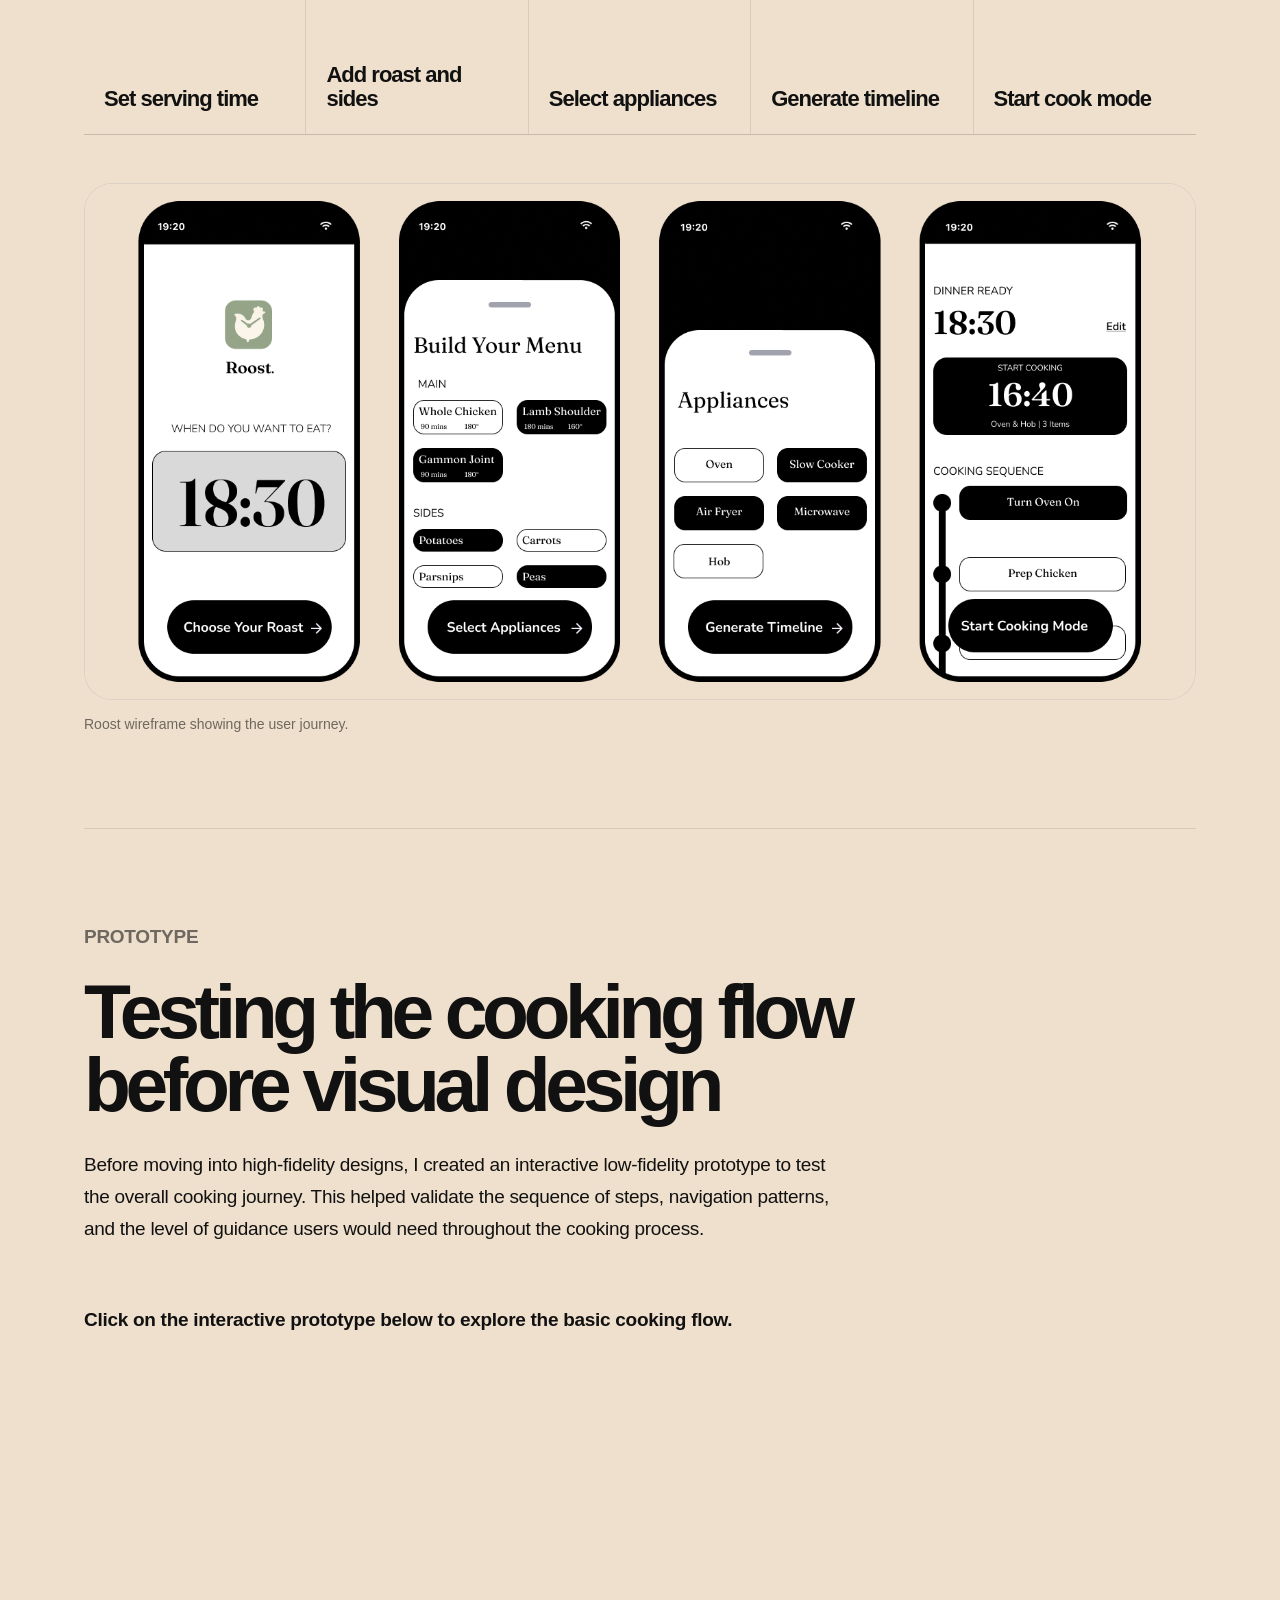
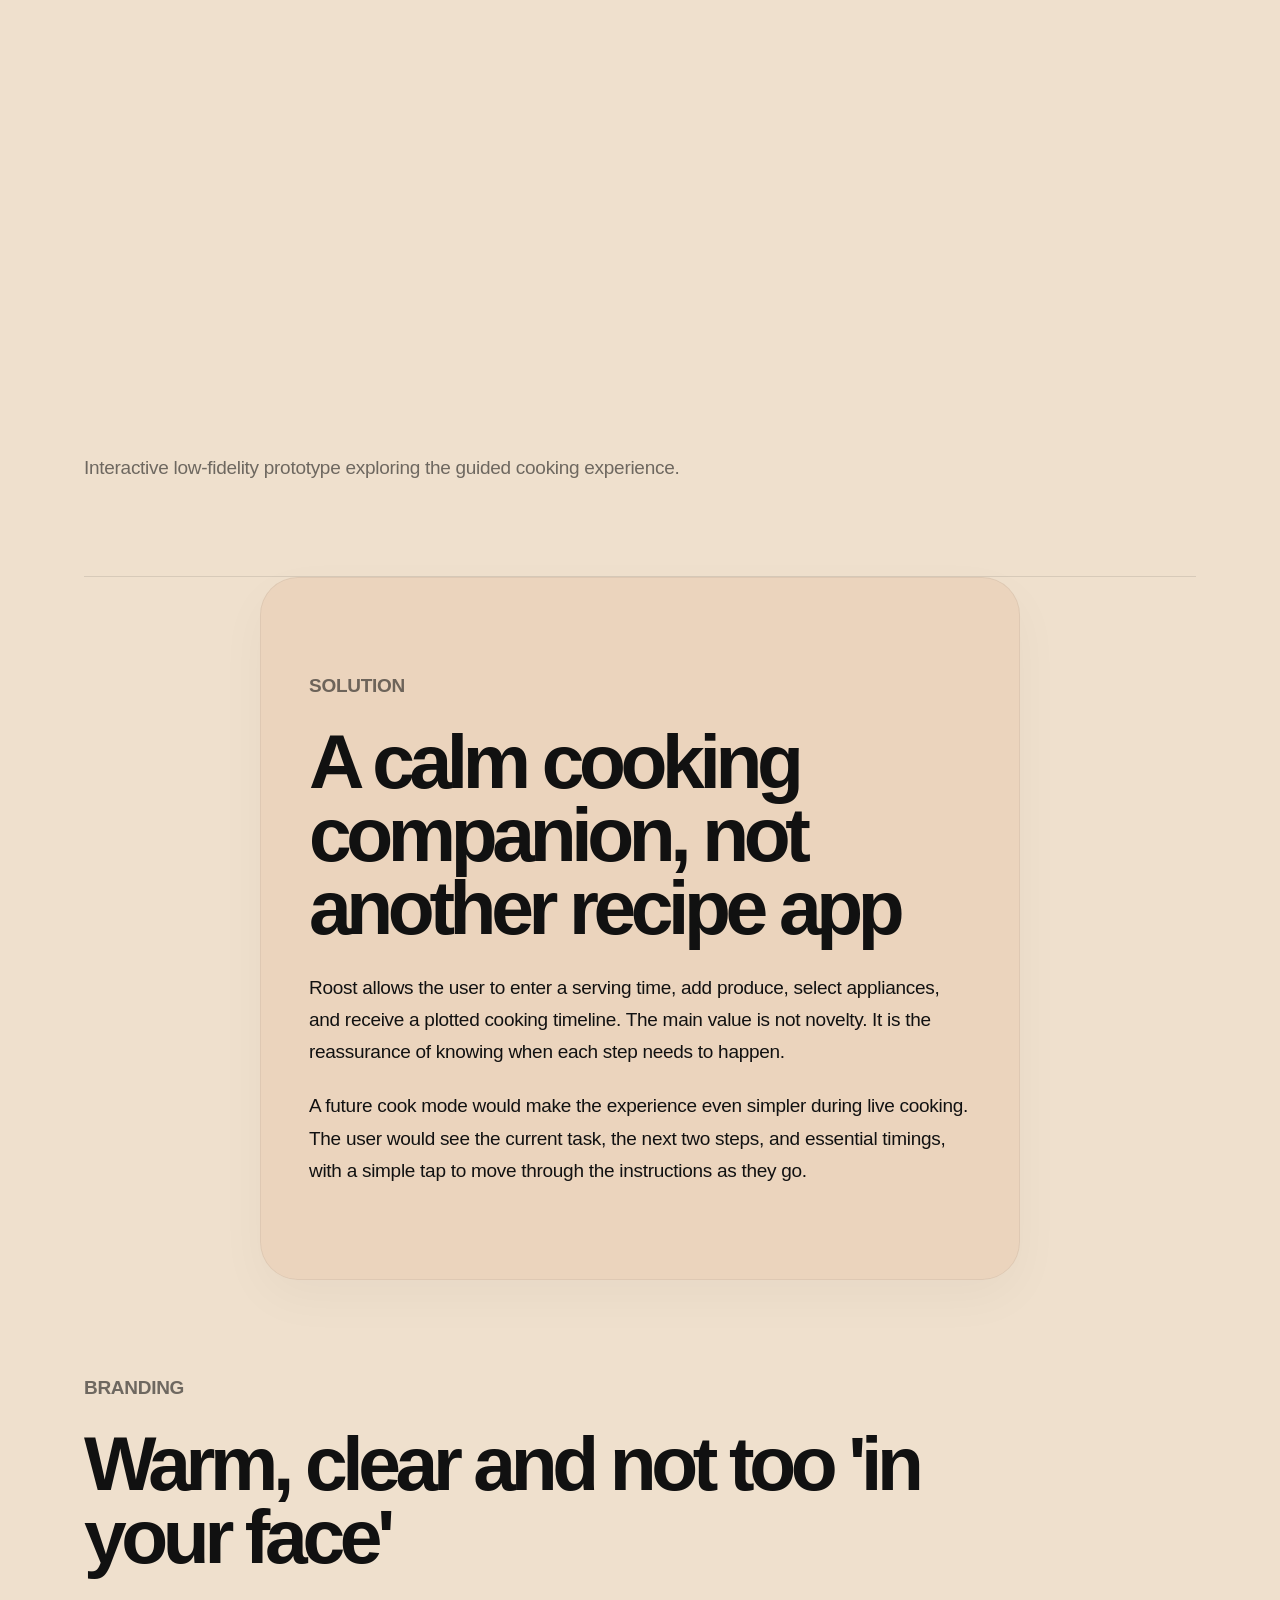
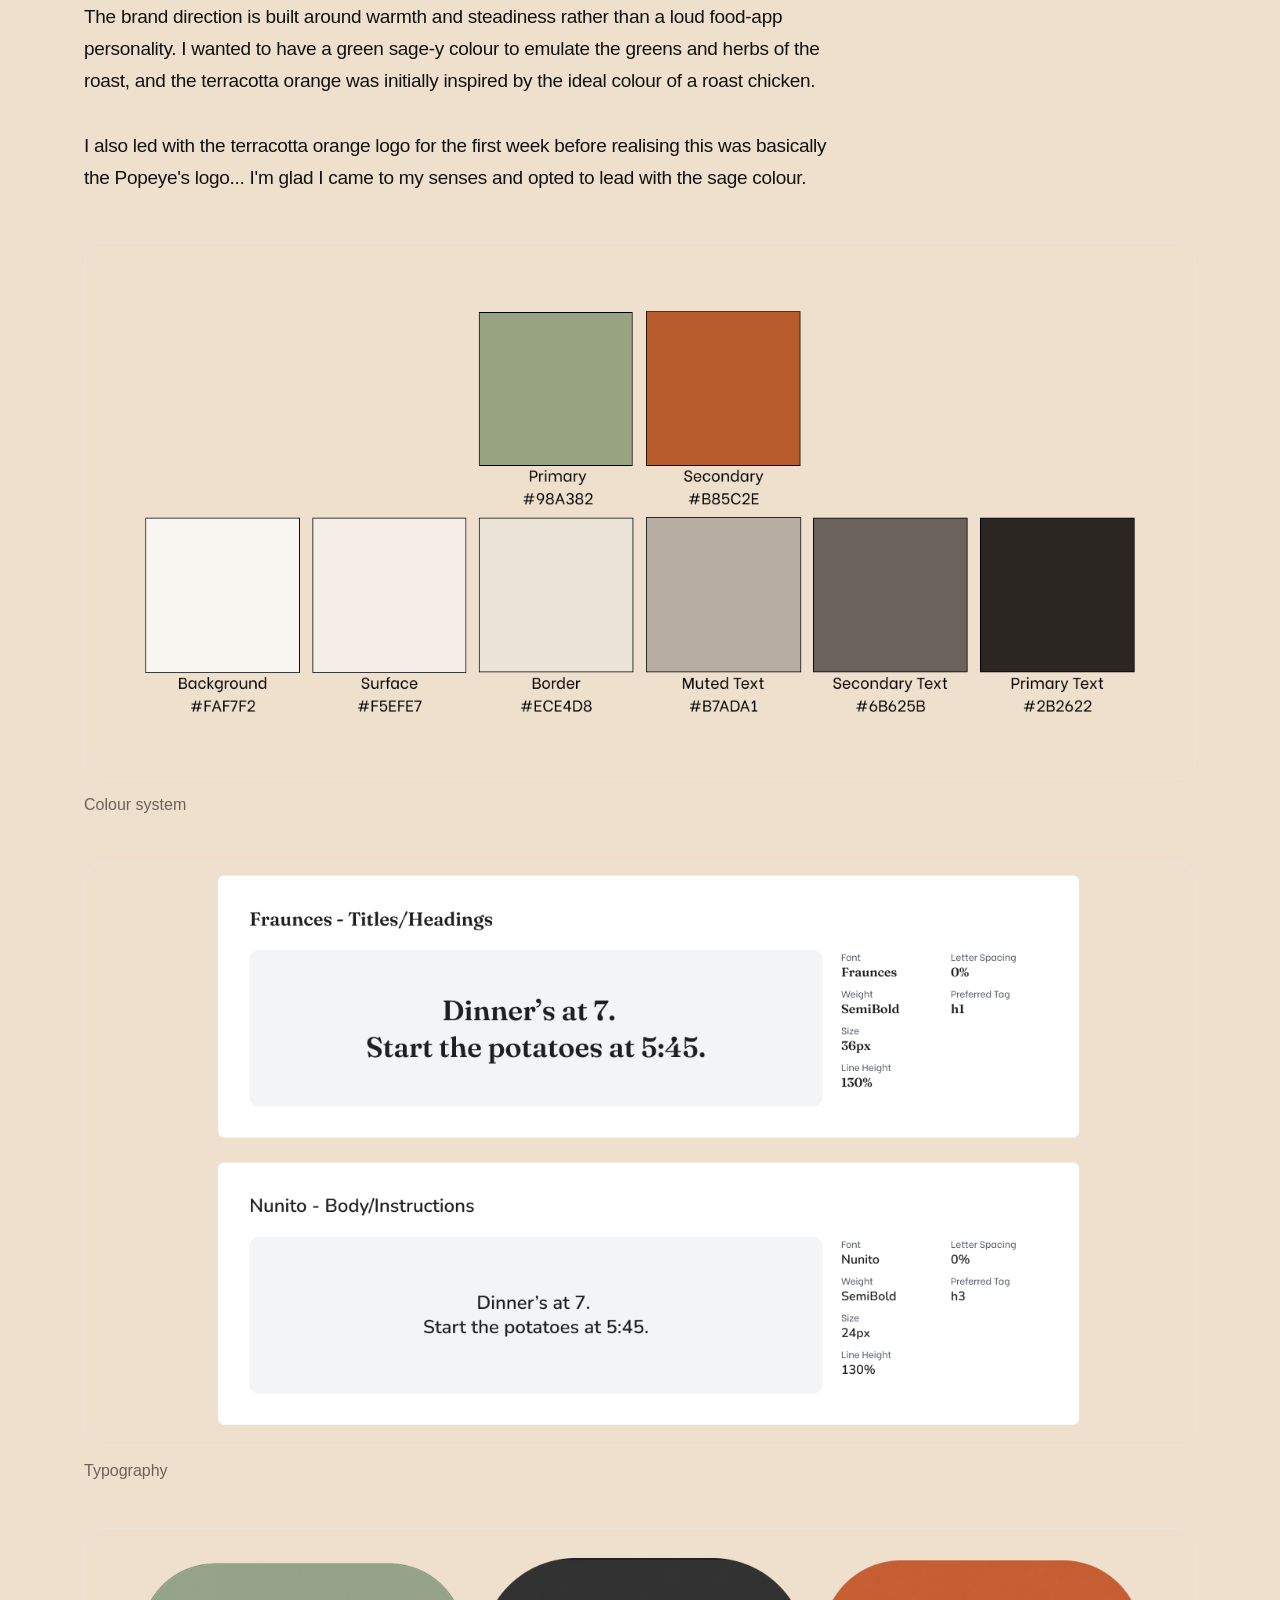
==== commit 25e87770: "skip to prototype button" ====
--- a/case-study-one.html
+++ b/case-study-one.html
@@ -600,7 +600,7 @@
     <p class="hero-summary">
       Roost helps users work backwards from a serving time, build a realistic cooking timeline, and feel less panicked when every dish suddenly seems to need attention at once.
     </p>
-
+  
     <dl class="project-meta">
       <div>
         <dt>Project type</dt>
@@ -621,9 +621,14 @@
     </dl>
 
     <figure class="hero-image">
-      <img src="images/mockup.jpeg" alt="Roost landing screen and concept preview">
-      <figcaption class="caption">Roost App landing screen</figcaption>
-    </figure>
+    <img src="images/mockup.jpeg" alt="Roost landing screen and concept preview">
+
+    <a href="#high-fi-prototype" class="hero-prototype-btn">
+      Skip to Prototype →
+    </a>
+
+    <figcaption class="caption">Roost App landing screen</figcaption>
+  </figure>
   </section>
 
   <section class="section section-narrow js-reveal">
@@ -915,7 +920,7 @@
   </div>
 </section>
 
-<section class="section section-wide js-reveal">
+<section id="high-fi-prototype" class="section section-wide js-reveal">
 
   <p class="section-kicker">Final UI</p>
 
--- a/css/styles.css
+++ b/css/styles.css
@@ -461,6 +461,56 @@
   letter-spacing: -0.035em;
 }
 
+.hero-image {
+  position: relative;
+}
+
+.hero-prototype-btn {
+  position: absolute;
+  bottom: 70px;
+  left: 36px;
+
+  display: inline-flex;
+  align-items: center;
+  justify-content: center;
+
+  padding: 12px 18px;
+
+  background: #111;
+  color: #fff;
+  text-decoration: none;
+
+  font-size: 12px;
+  font-weight: 700;
+  letter-spacing: 0.08em;
+  text-transform: uppercase;
+
+  border-radius: 999px;
+
+  transition: transform 0.2s ease,
+              background 0.2s ease;
+}
+
+.hero-prototype-btn:hover {
+  transform: translateY(-2px);
+  background: #000;
+}
+
+.hero-prototype-btn:visited {
+  color: #fff;
+}
+
+.hero-image img {
+  width: 100%;
+  display: block;
+  border-radius: 2px;
+  transition: transform 0.3s ease;
+}
+
+.hero-image img:hover {
+  transform: translateY(-4px);
+}
+
 .hero-image-stack {
   position: relative;
   min-height: 560px;
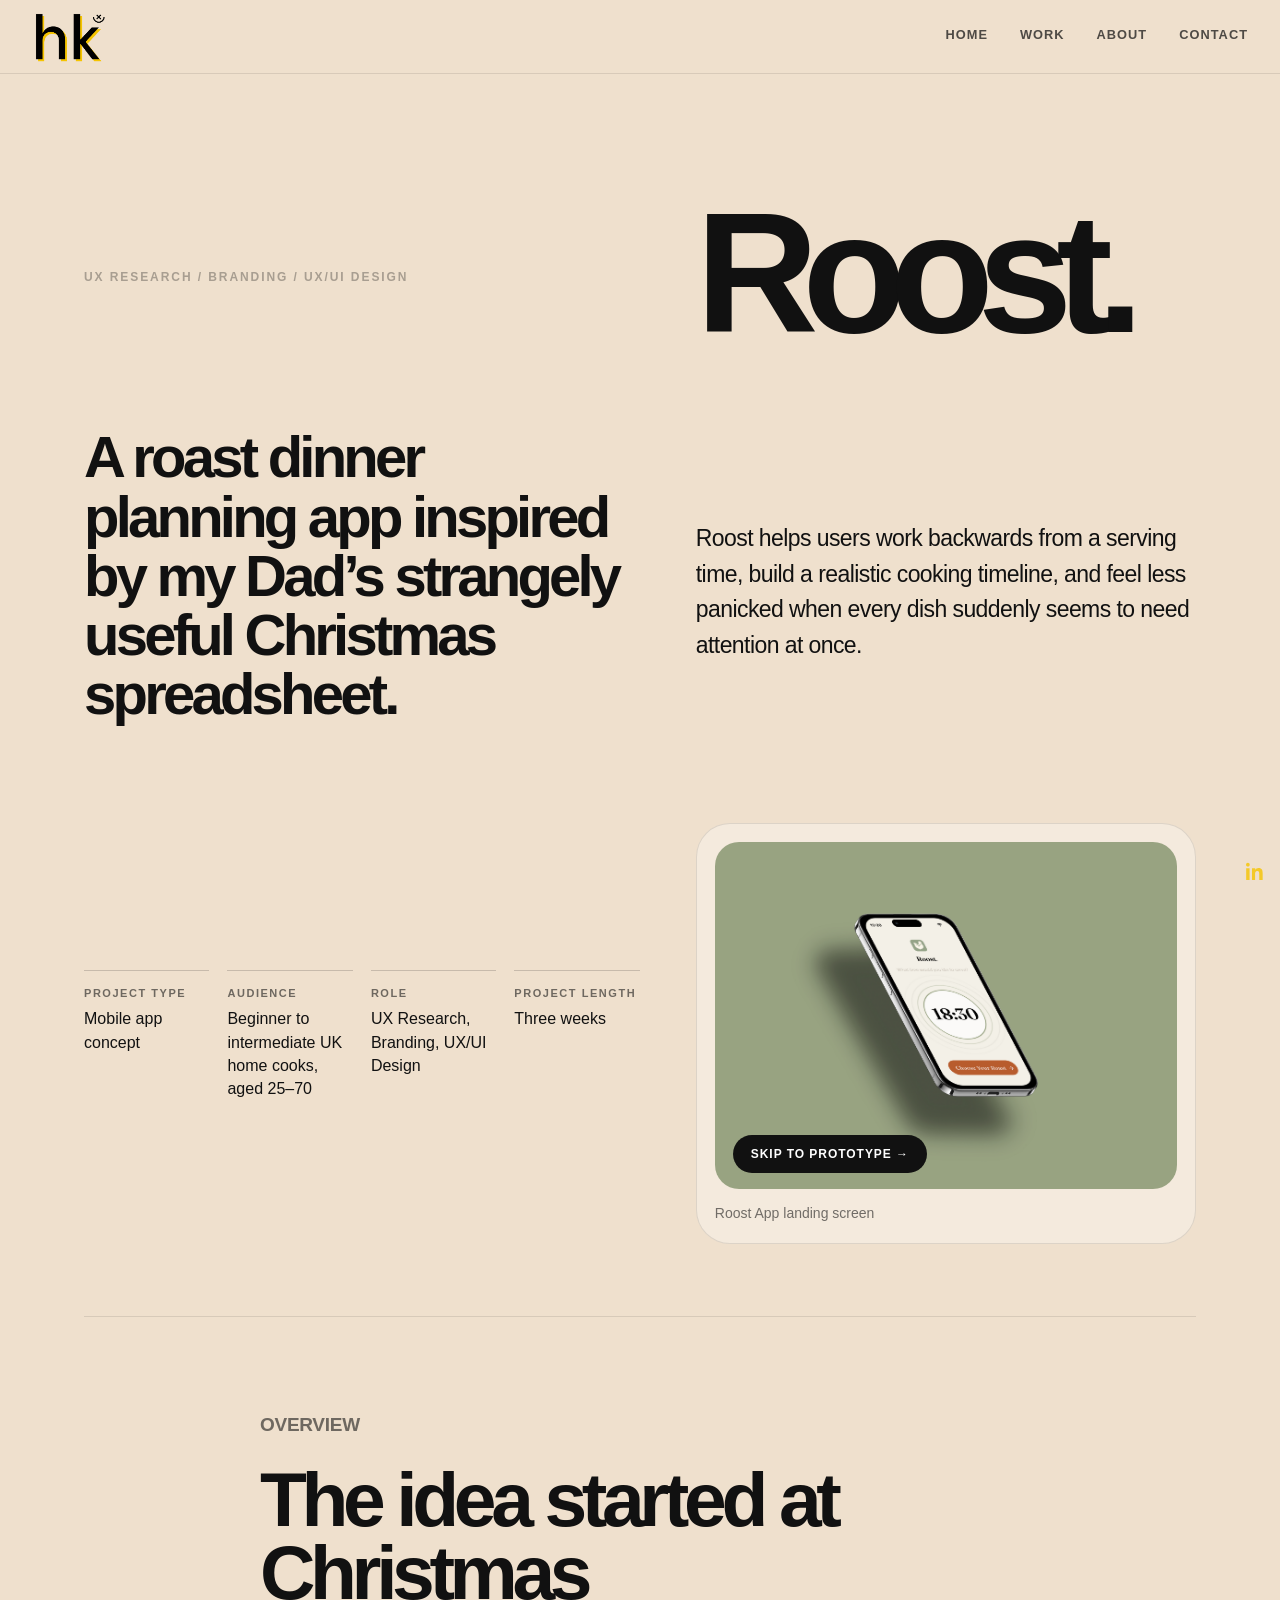
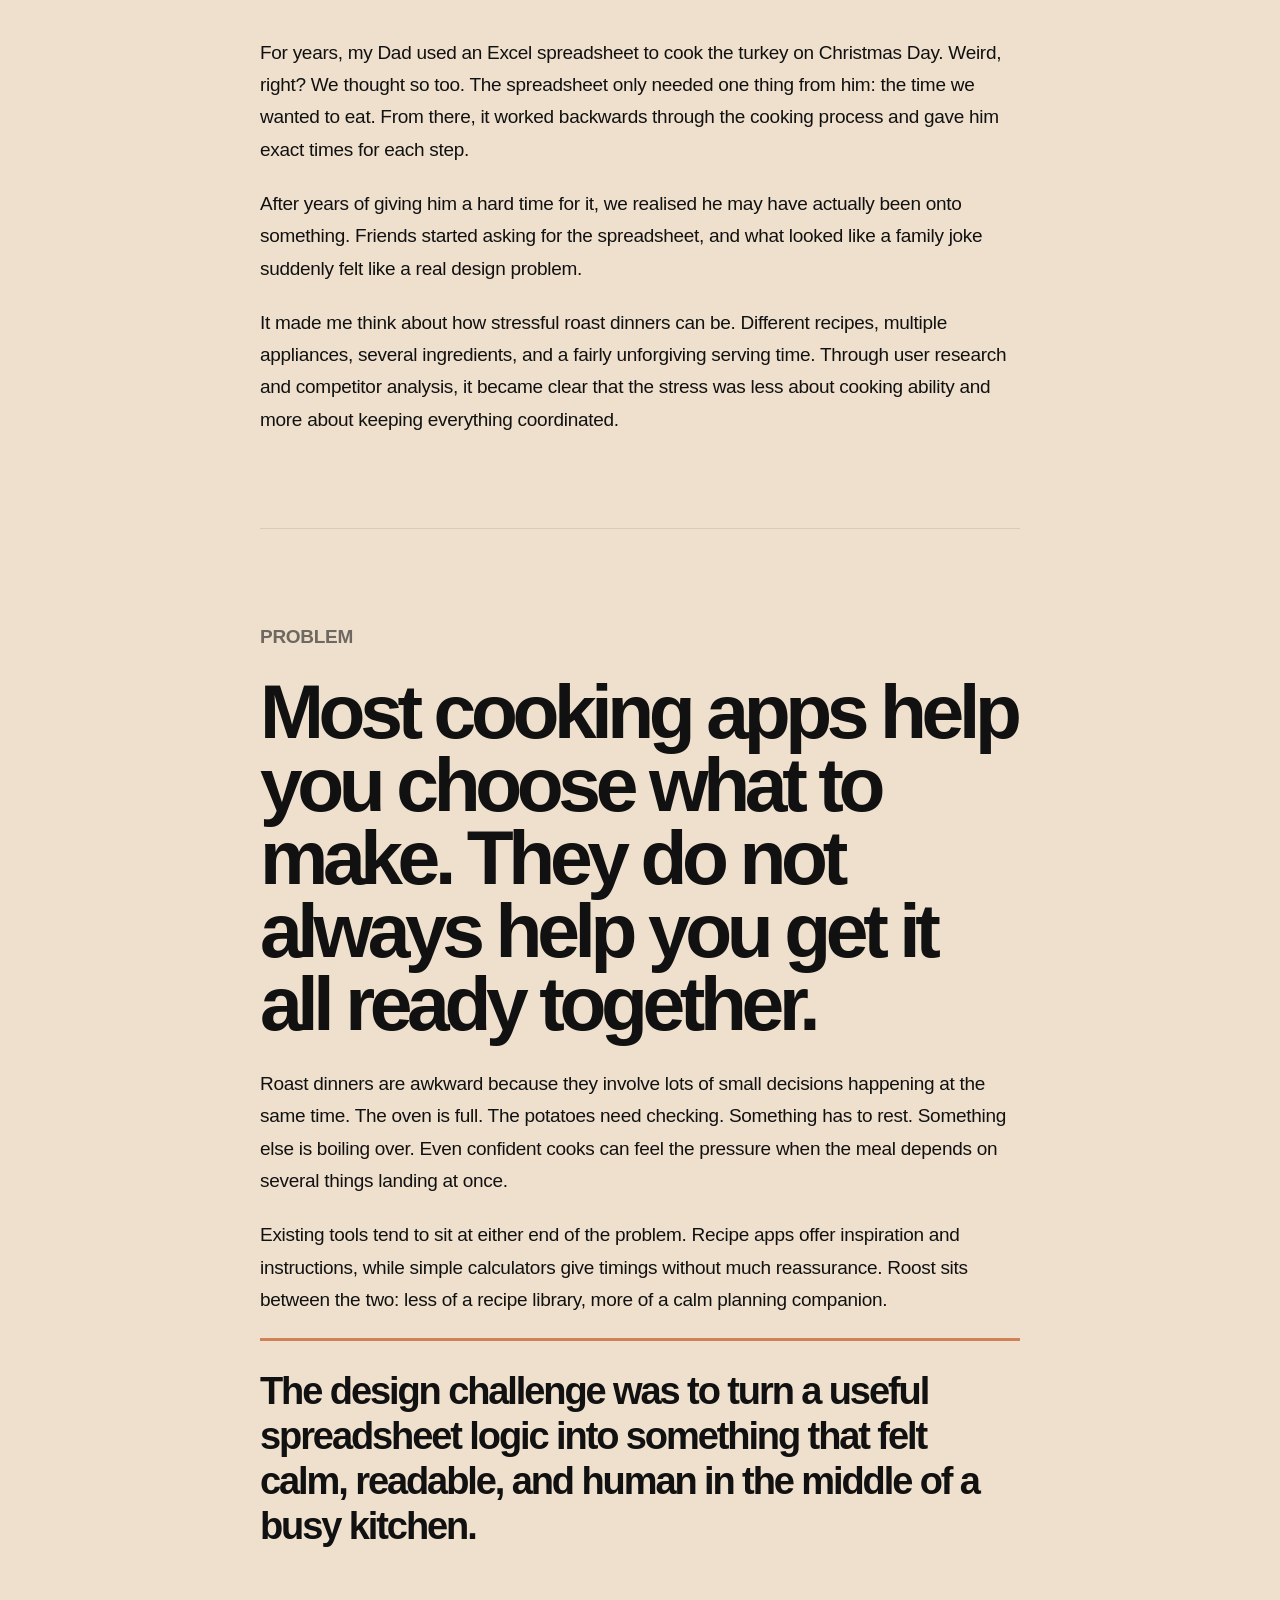
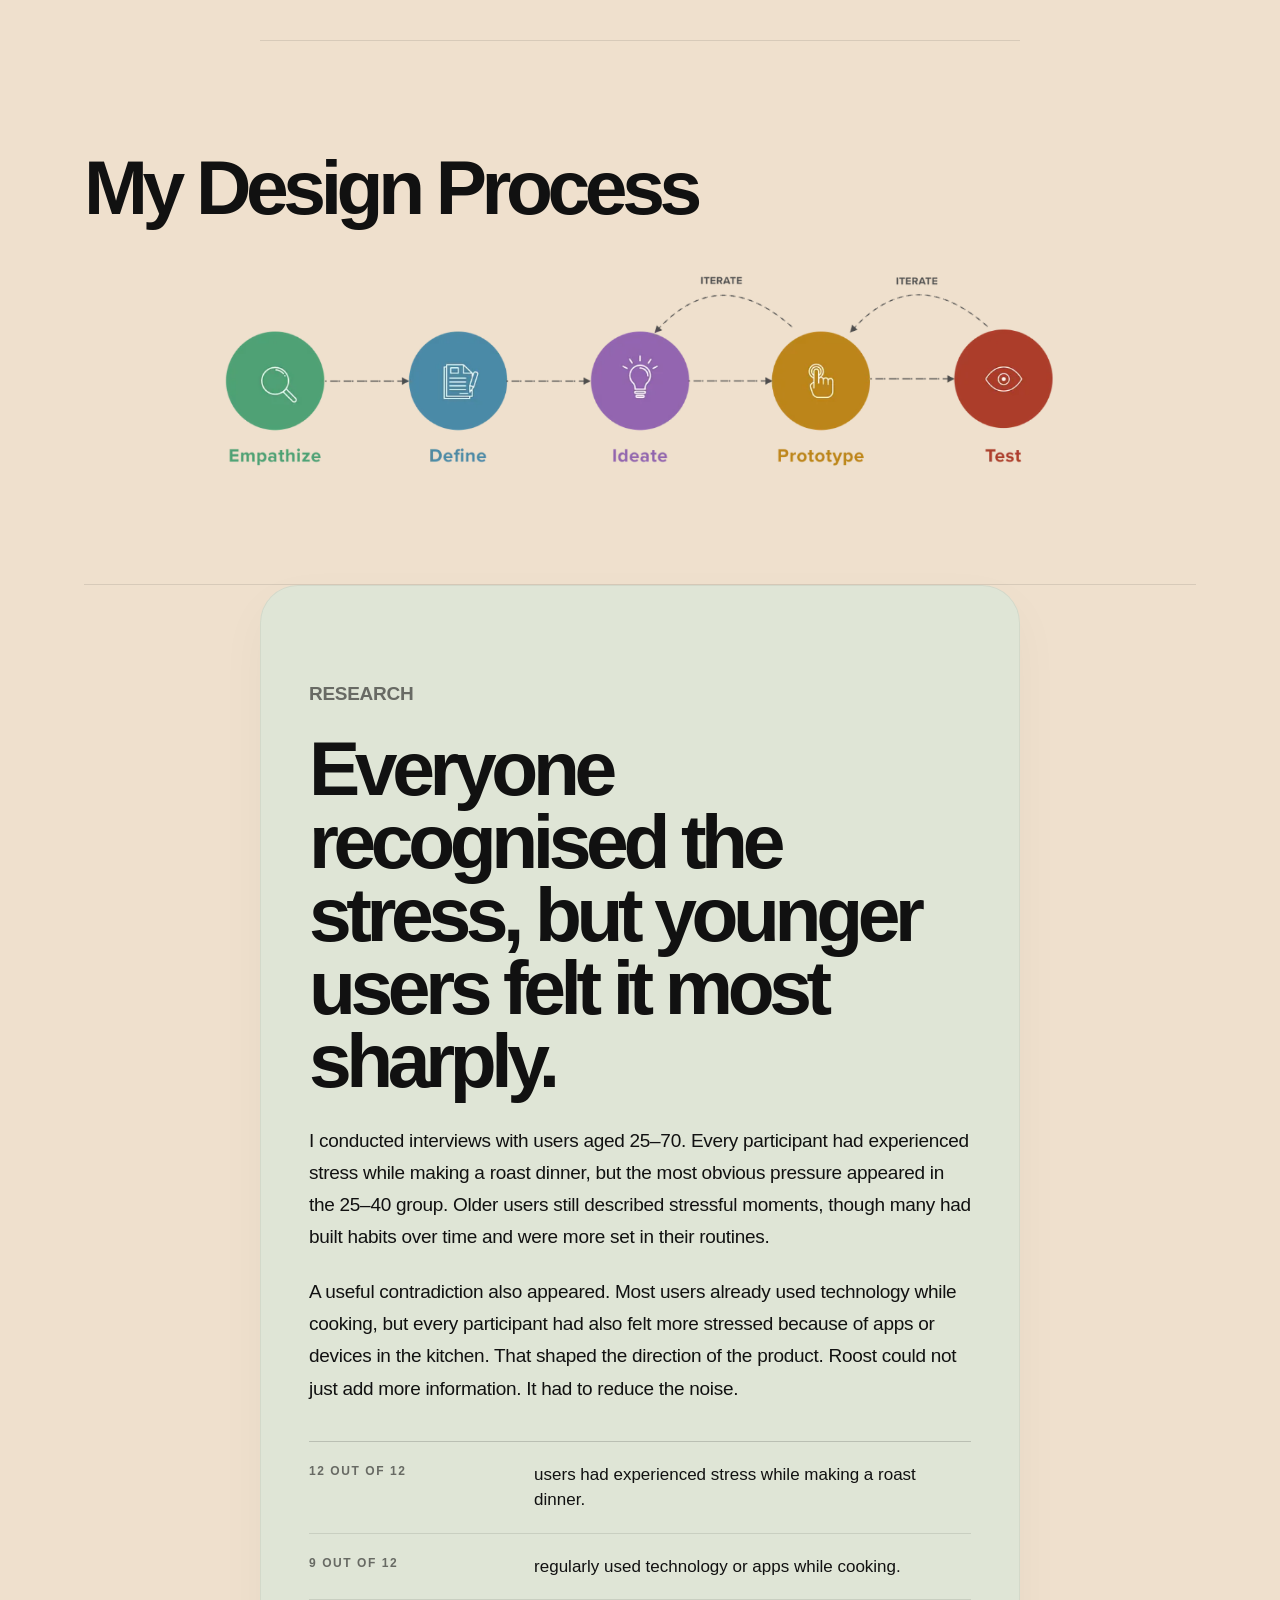
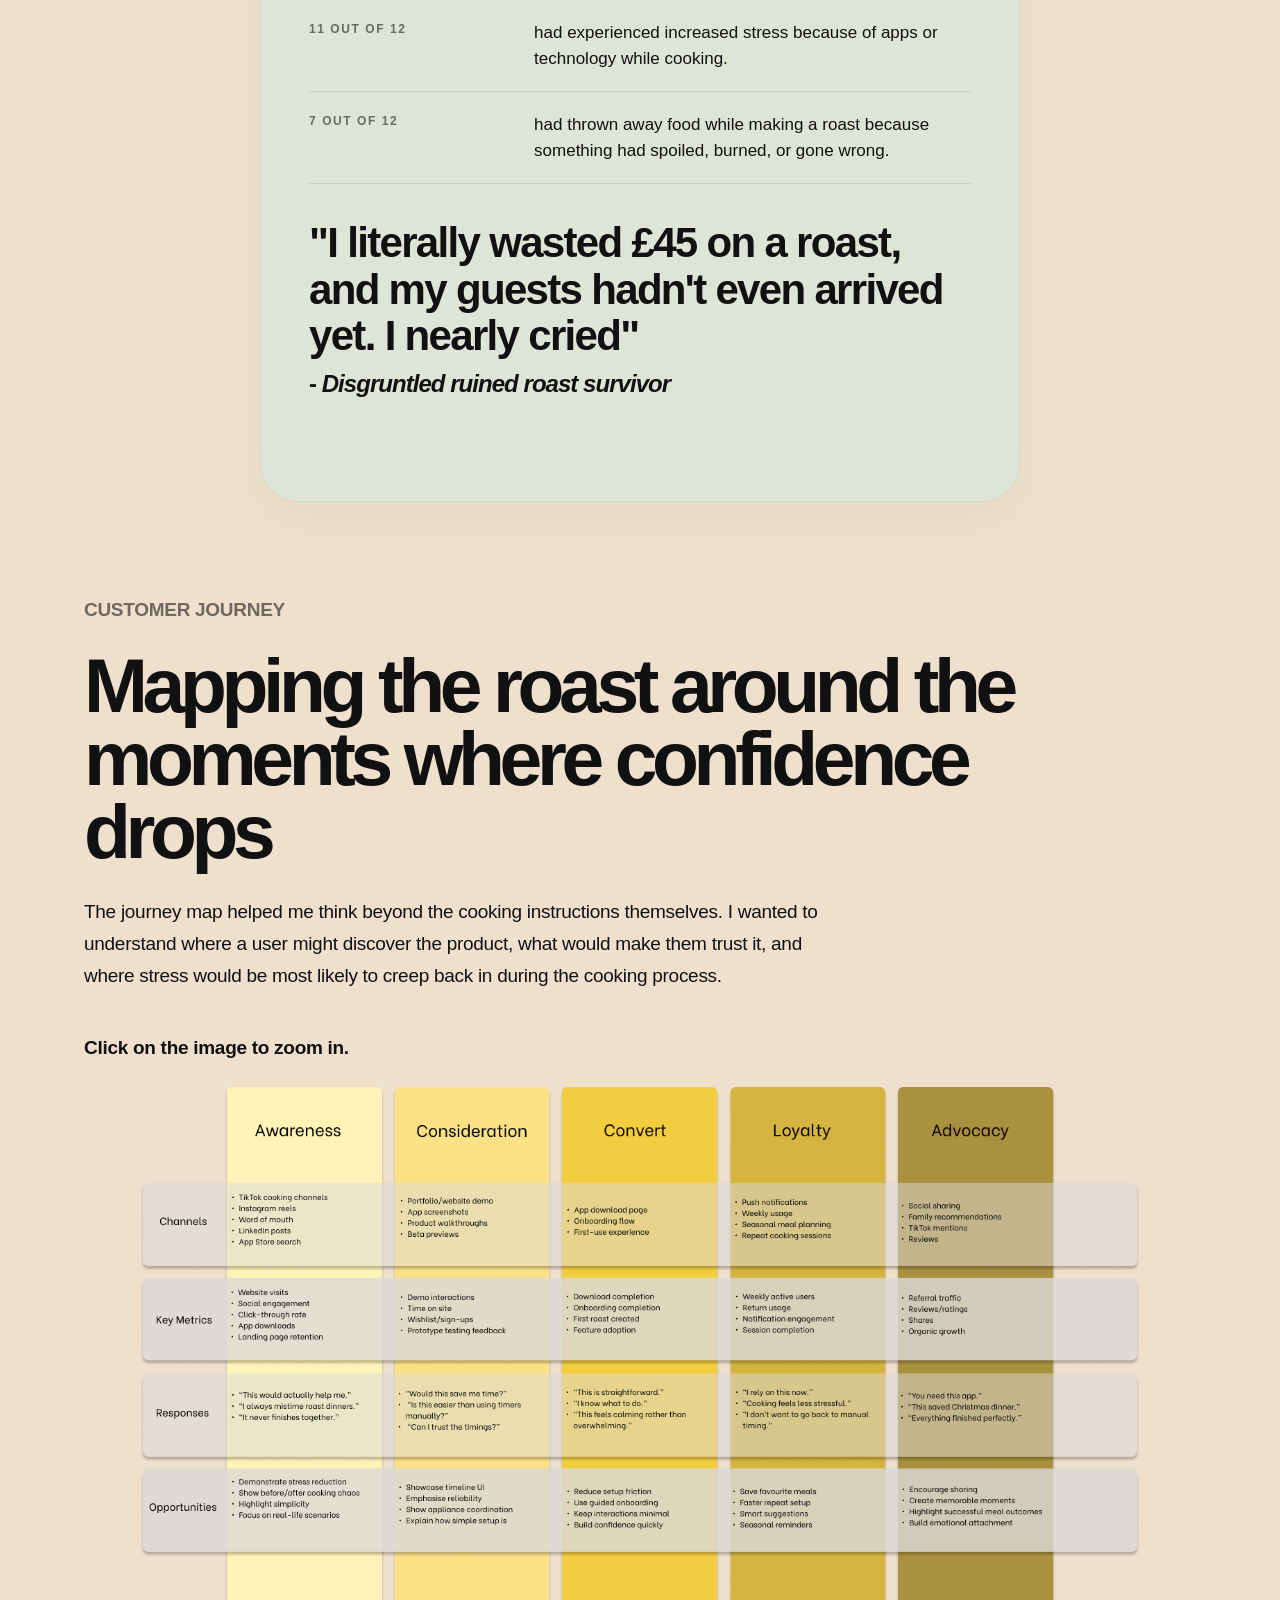
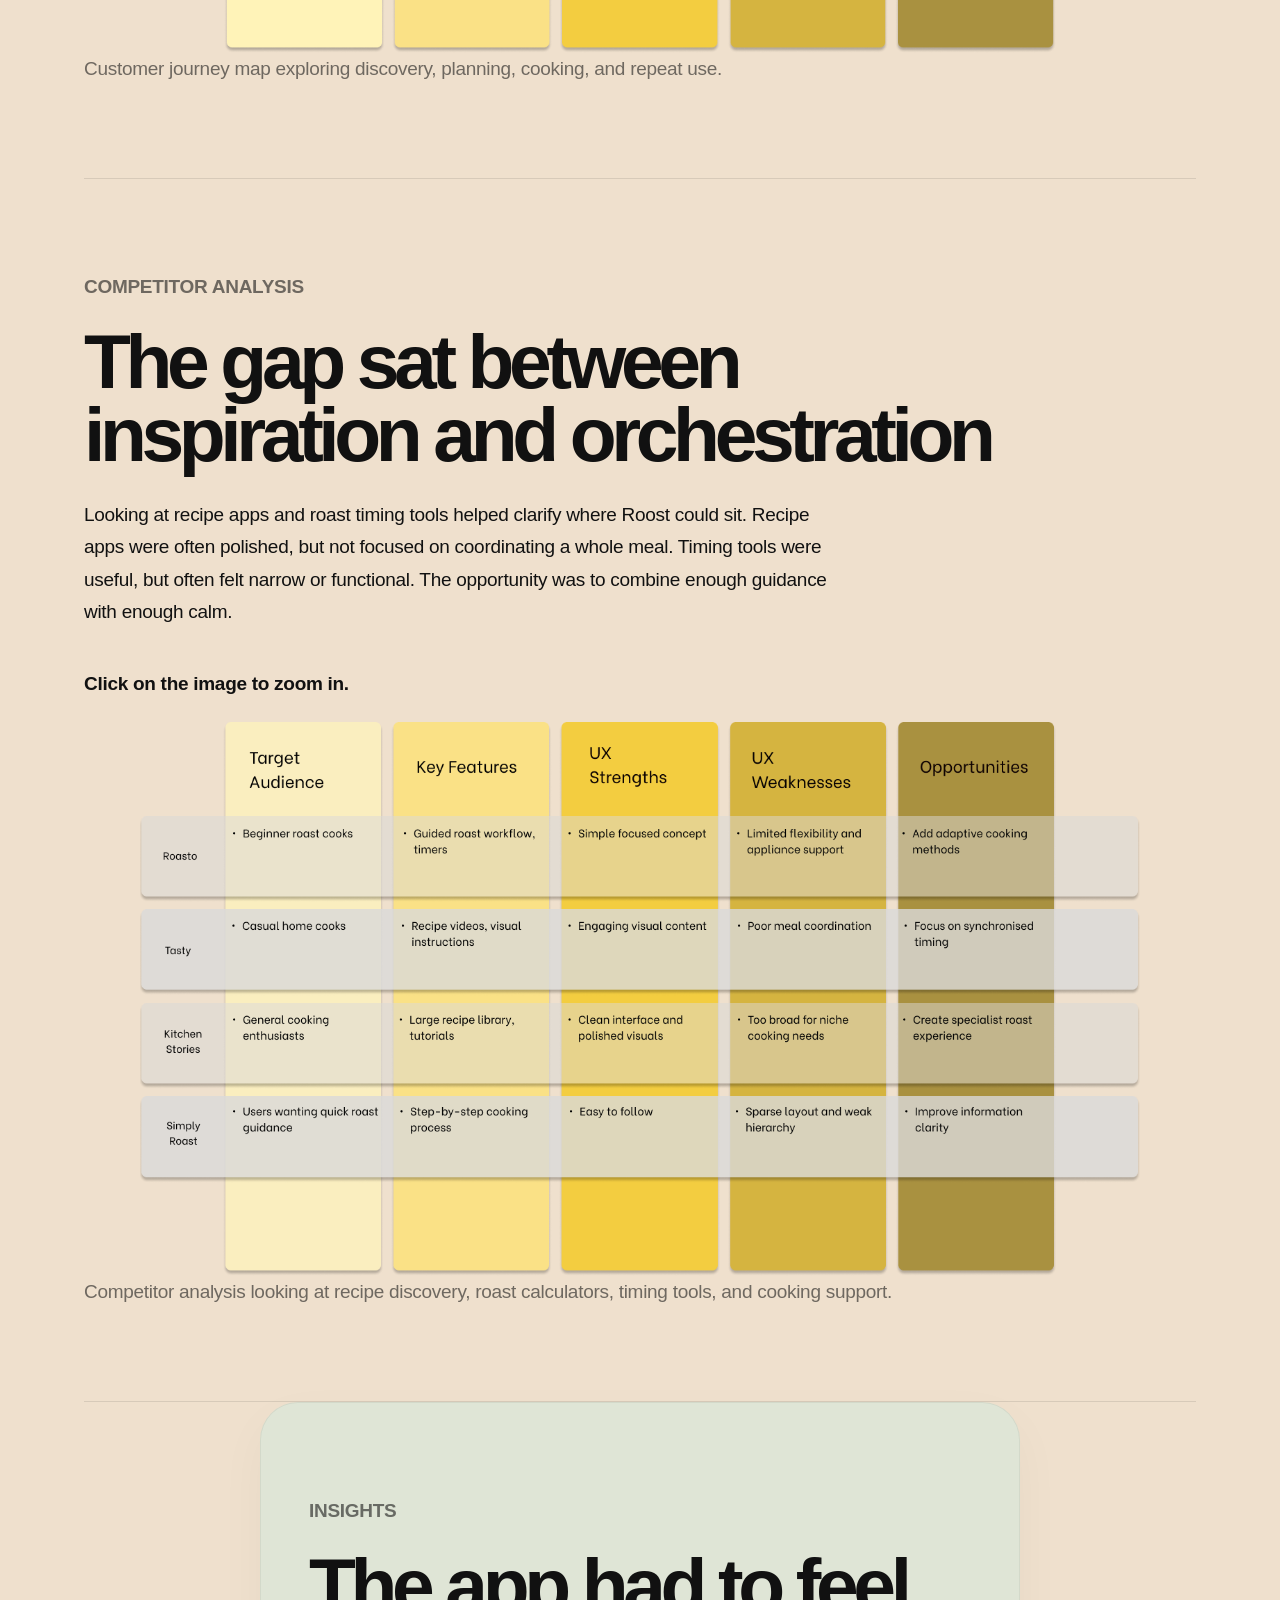
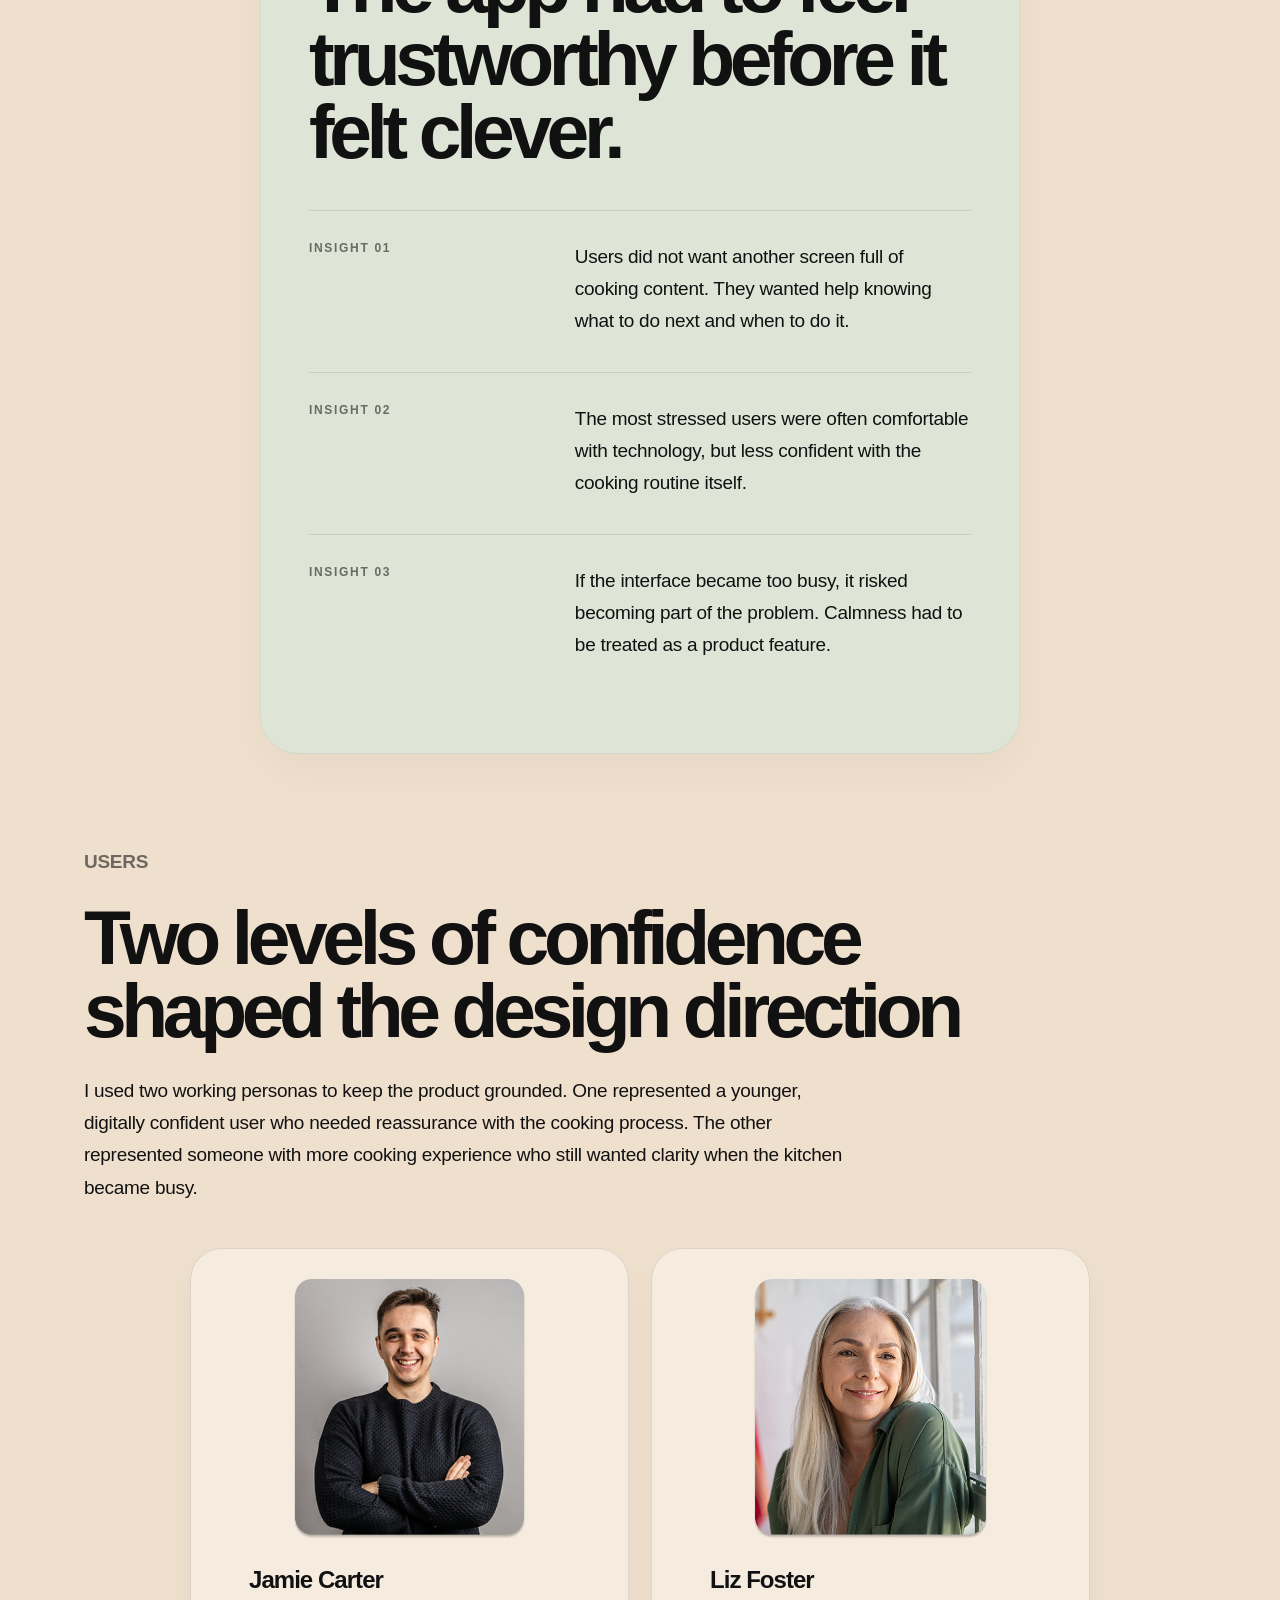
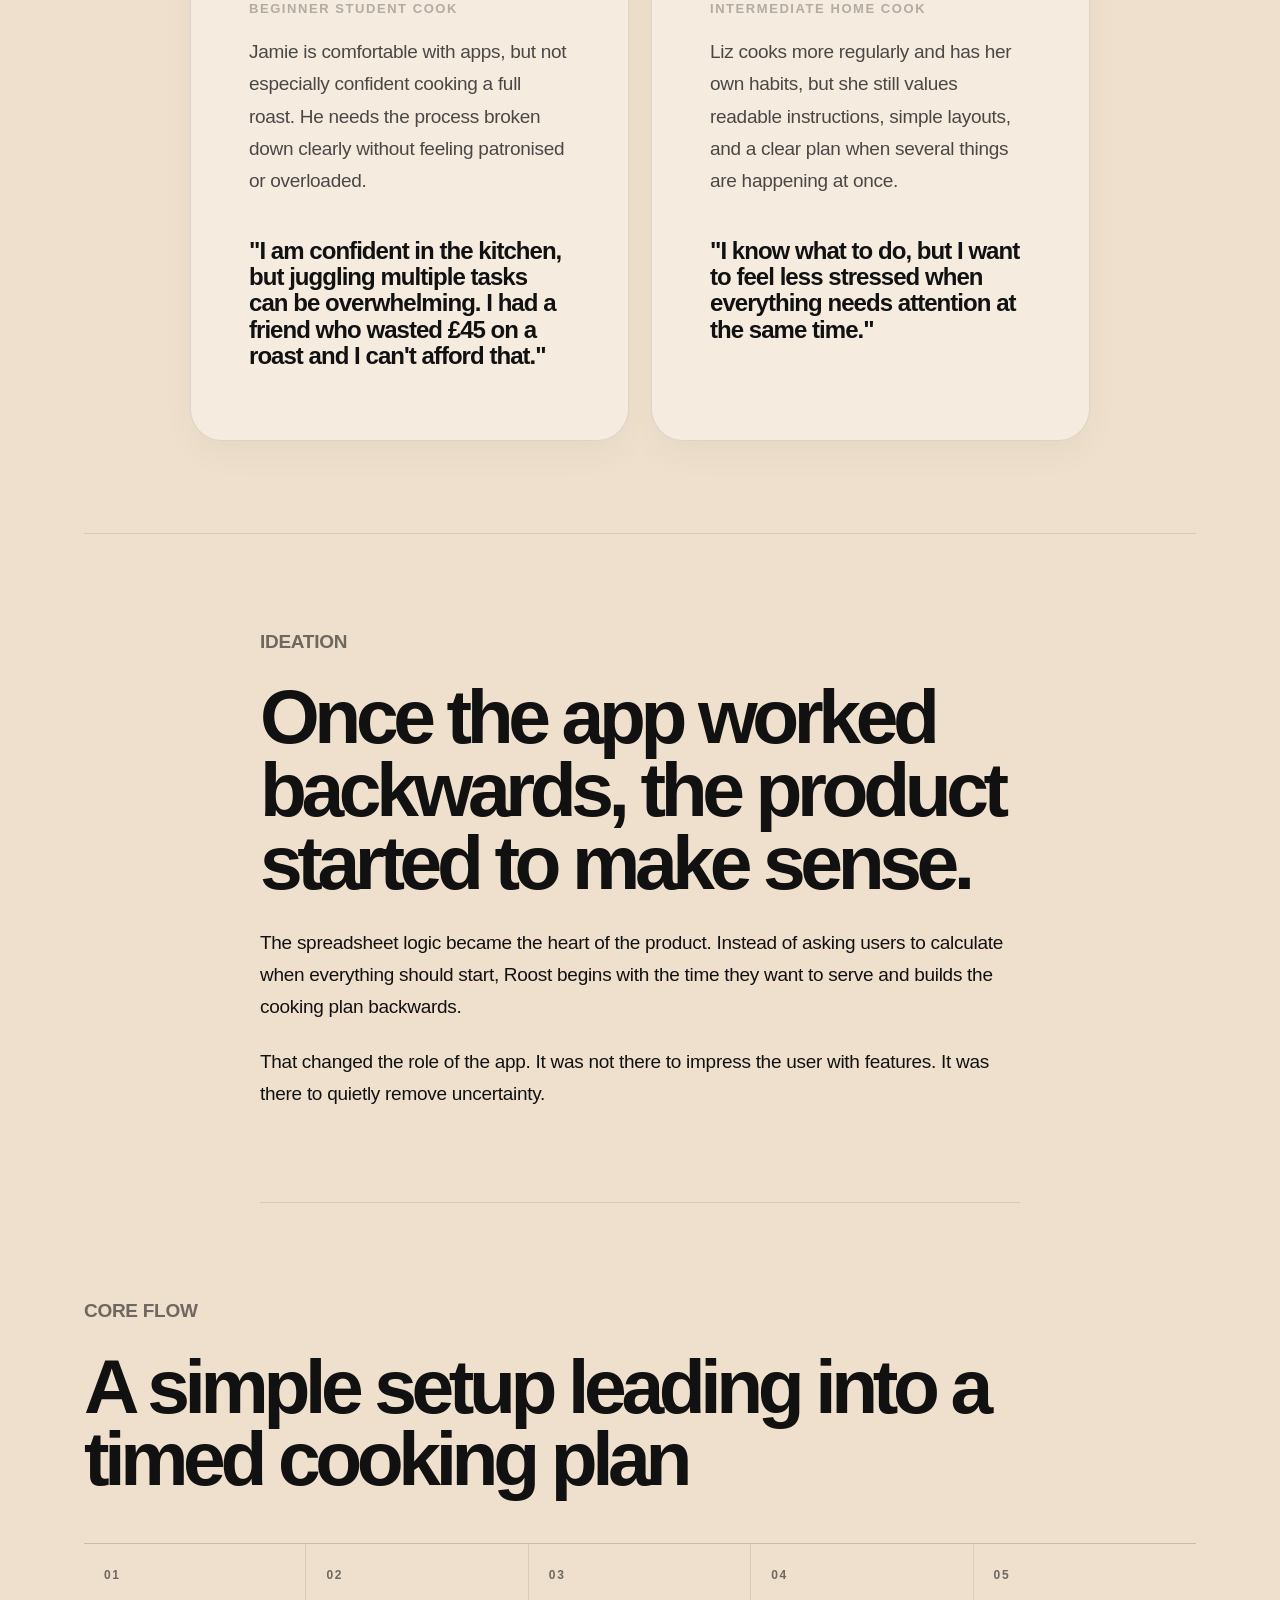
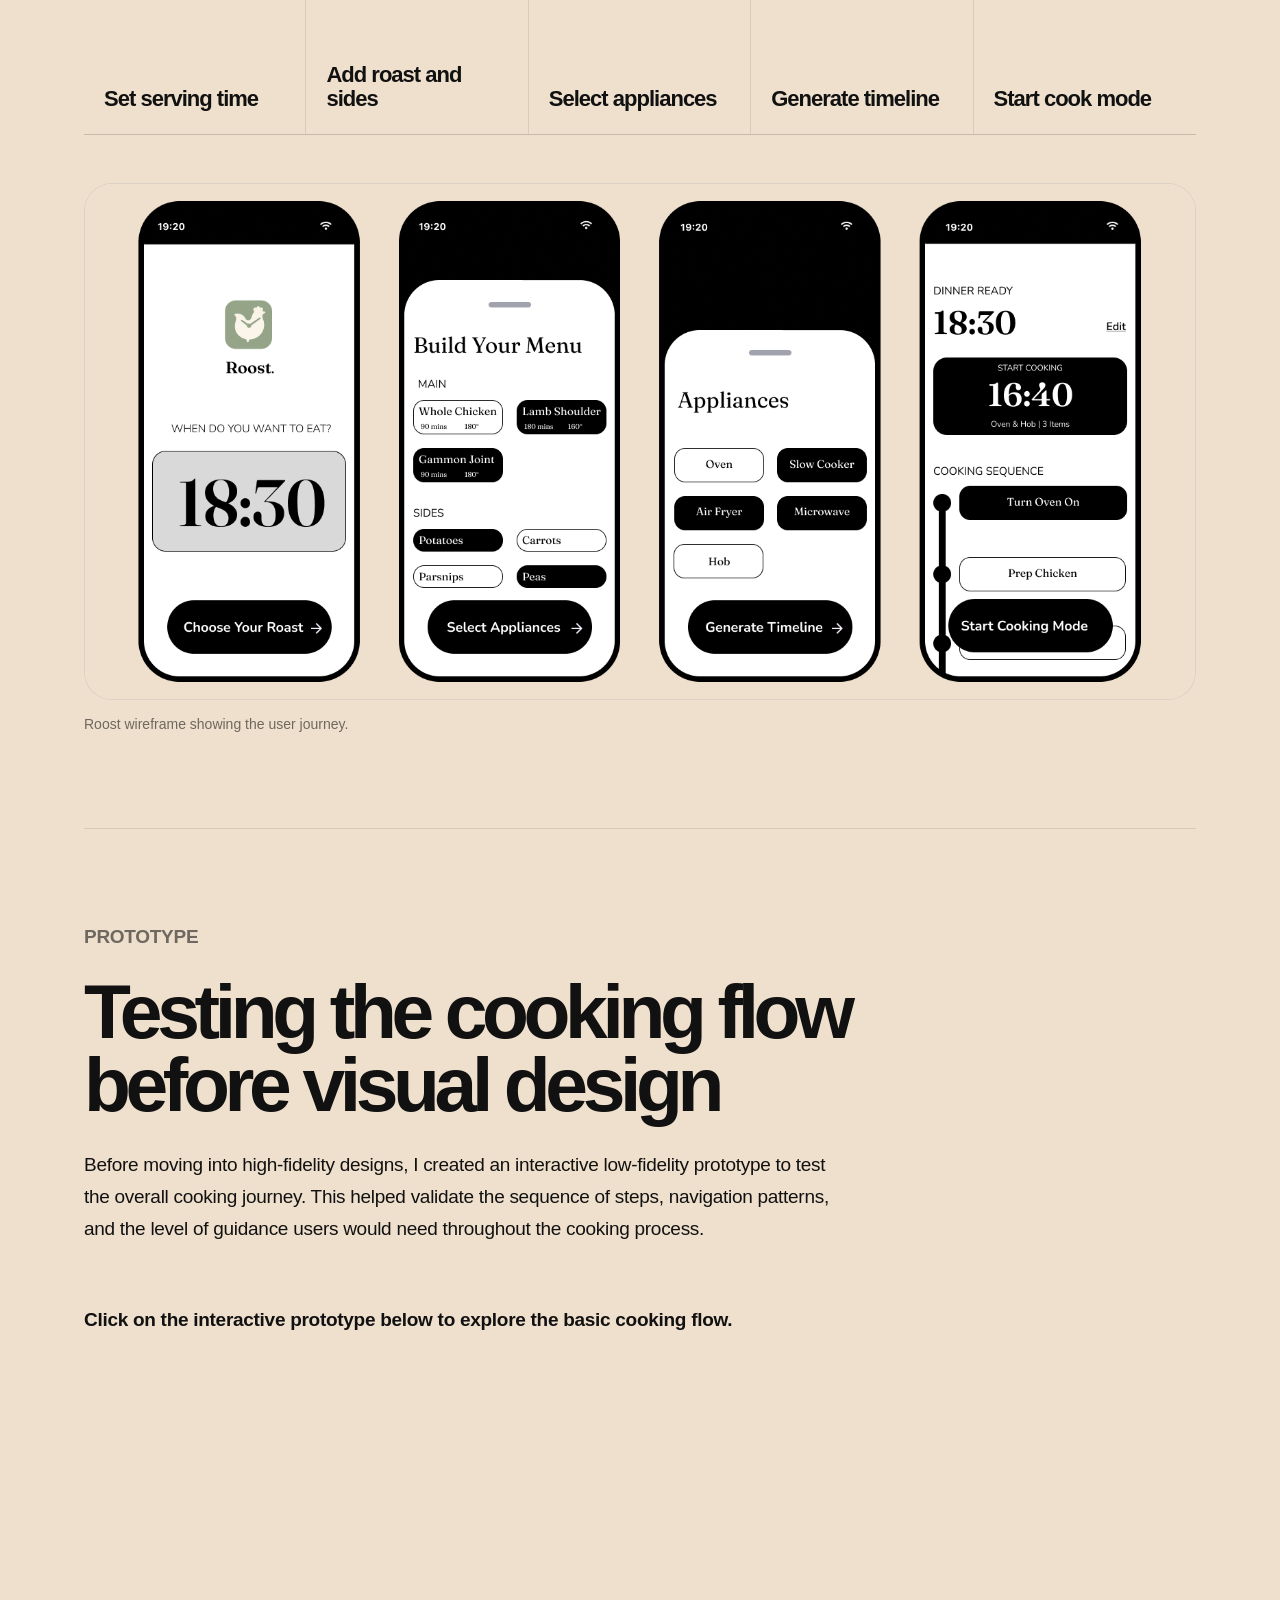
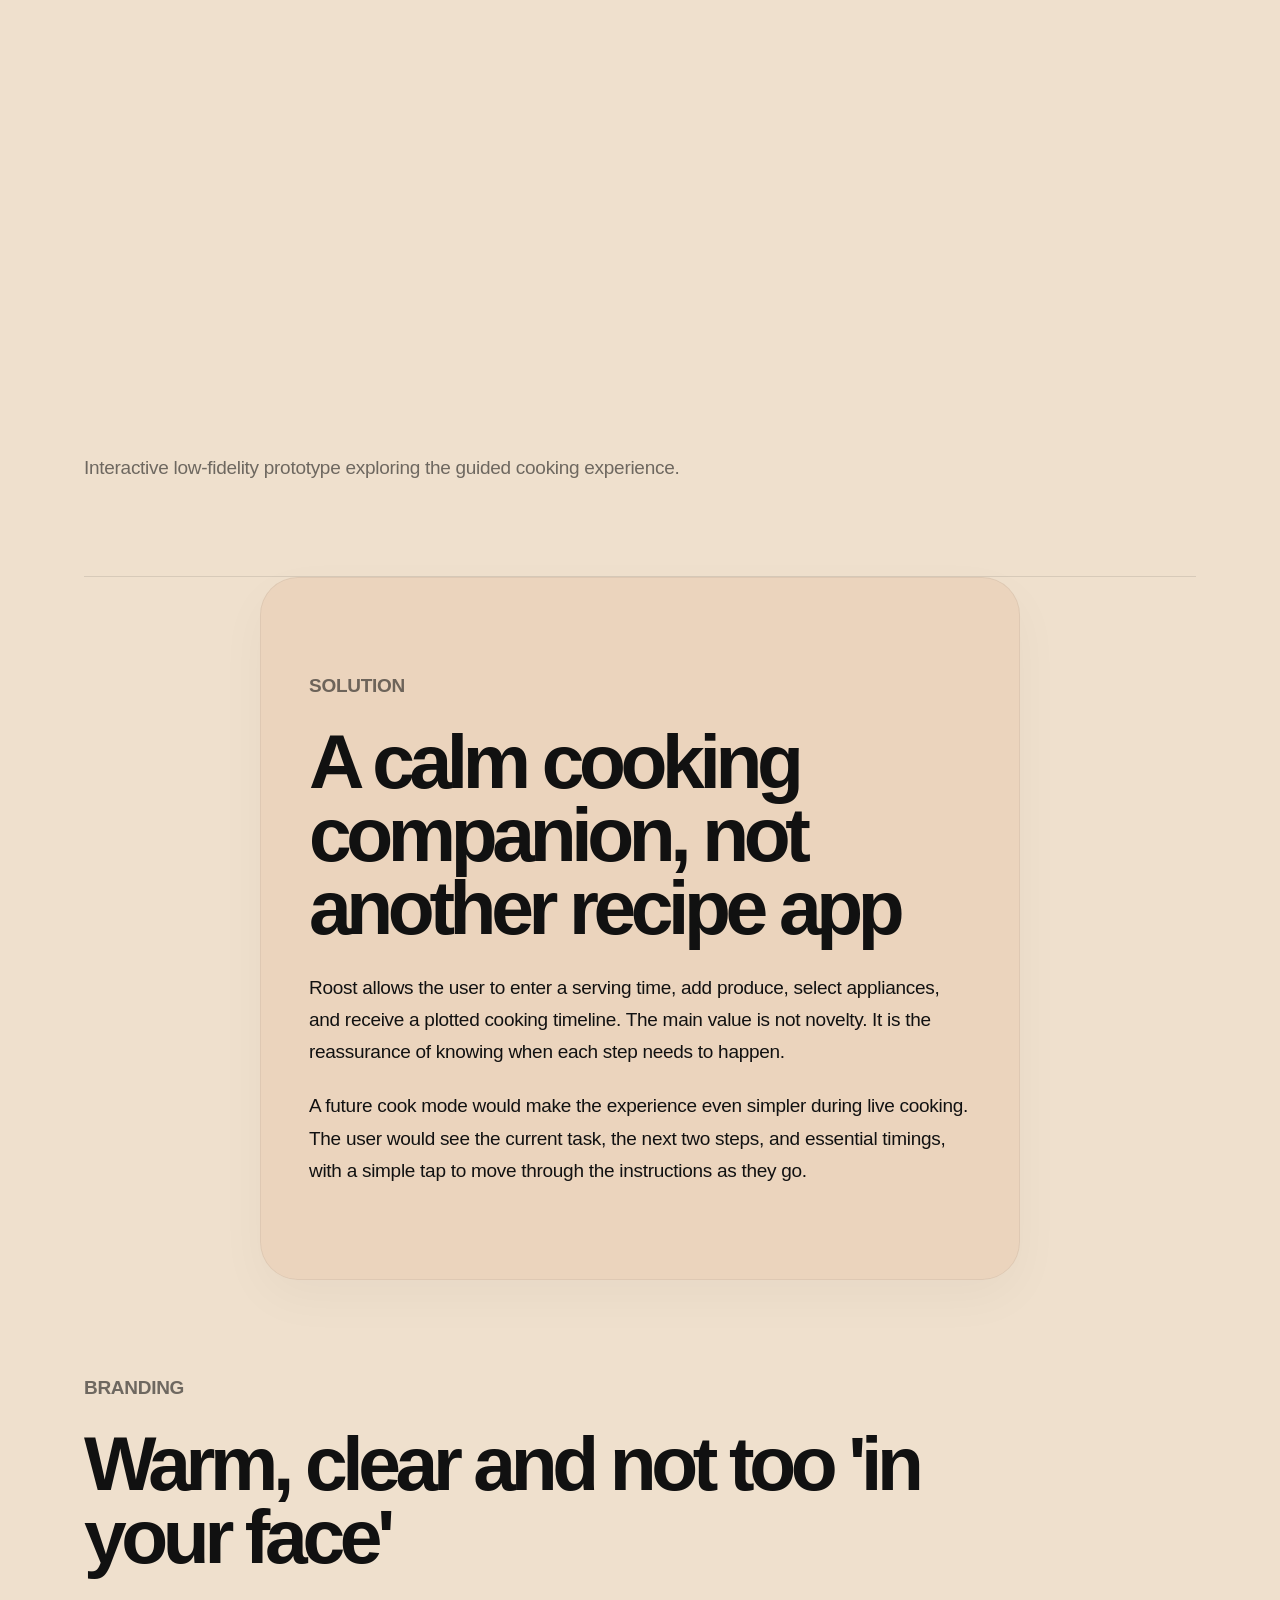
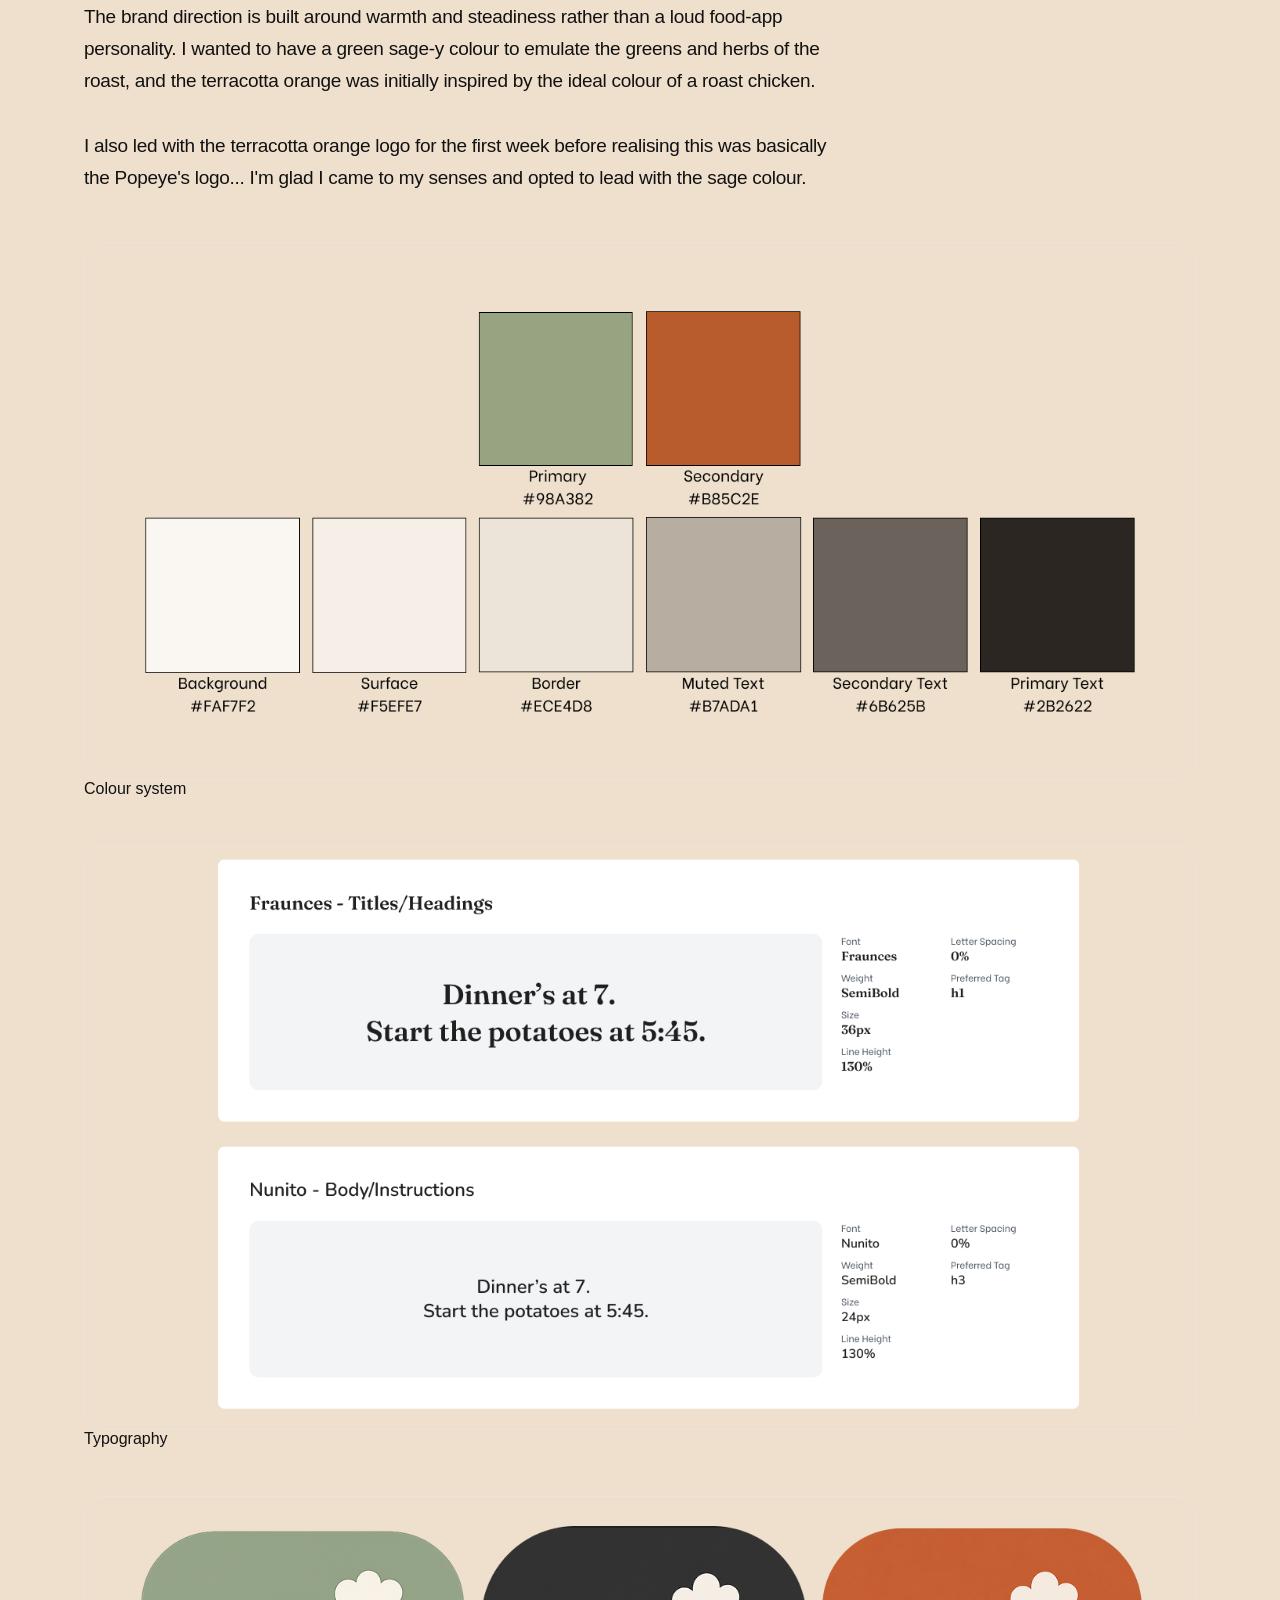
==== commit 5caa1b18: "interview changes" ====
--- a/case-study-one.html
+++ b/case-study-one.html
@@ -685,19 +685,19 @@
     <table class="research-table" aria-label="User research findings">
       <tbody>
         <tr>
-          <th scope="row">5 out of 5</th>
+          <th scope="row">12 out of 12</th>
           <td>users had experienced stress while making a roast dinner.</td>
         </tr>
         <tr>
-          <th scope="row">4 out of 5</th>
+          <th scope="row">9 out of 12</th>
           <td>regularly used technology or apps while cooking.</td>
         </tr>
         <tr>
-          <th scope="row">5 out of 5</th>
+          <th scope="row">11 out of 12</th>
           <td>had experienced increased stress because of apps or technology while cooking.</td>
         </tr>
         <tr>
-          <th scope="row">3 out of 5</th>
+          <th scope="row">7 out of 12</th>
           <td>had thrown away food while making a roast because something had spoiled, burned, or gone wrong.</td>
         </tr>
       </tbody>
--- a/css/styles.css
+++ b/css/styles.css
@@ -1215,7 +1215,8 @@
   border: 1px solid var(--border, #ECE4D8);
 }
 
-.brand-image-card figcaption {
+.brand-image-card figcaption
+.survey-grid figcaption {
   margin-top: 1rem;
   font-size: 1rem;
   color: var(--secondary-text, #6B625B);
